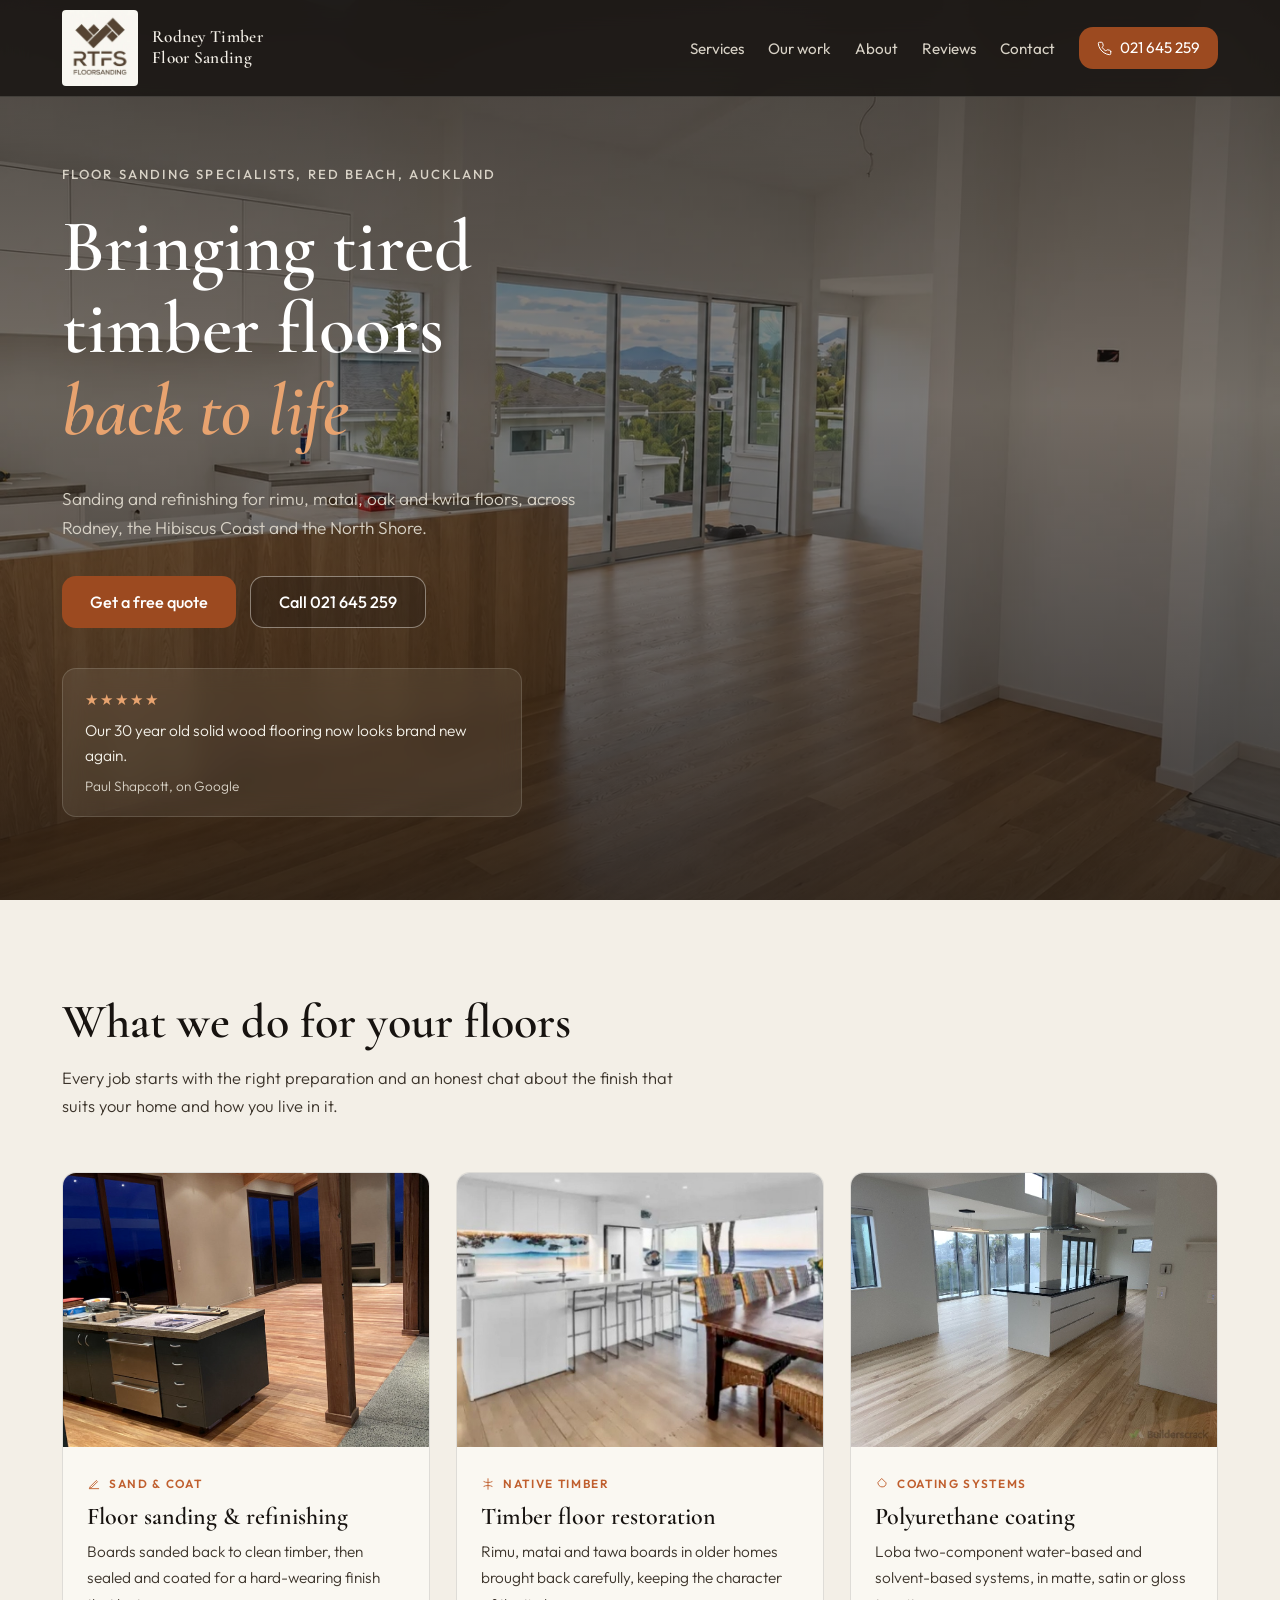
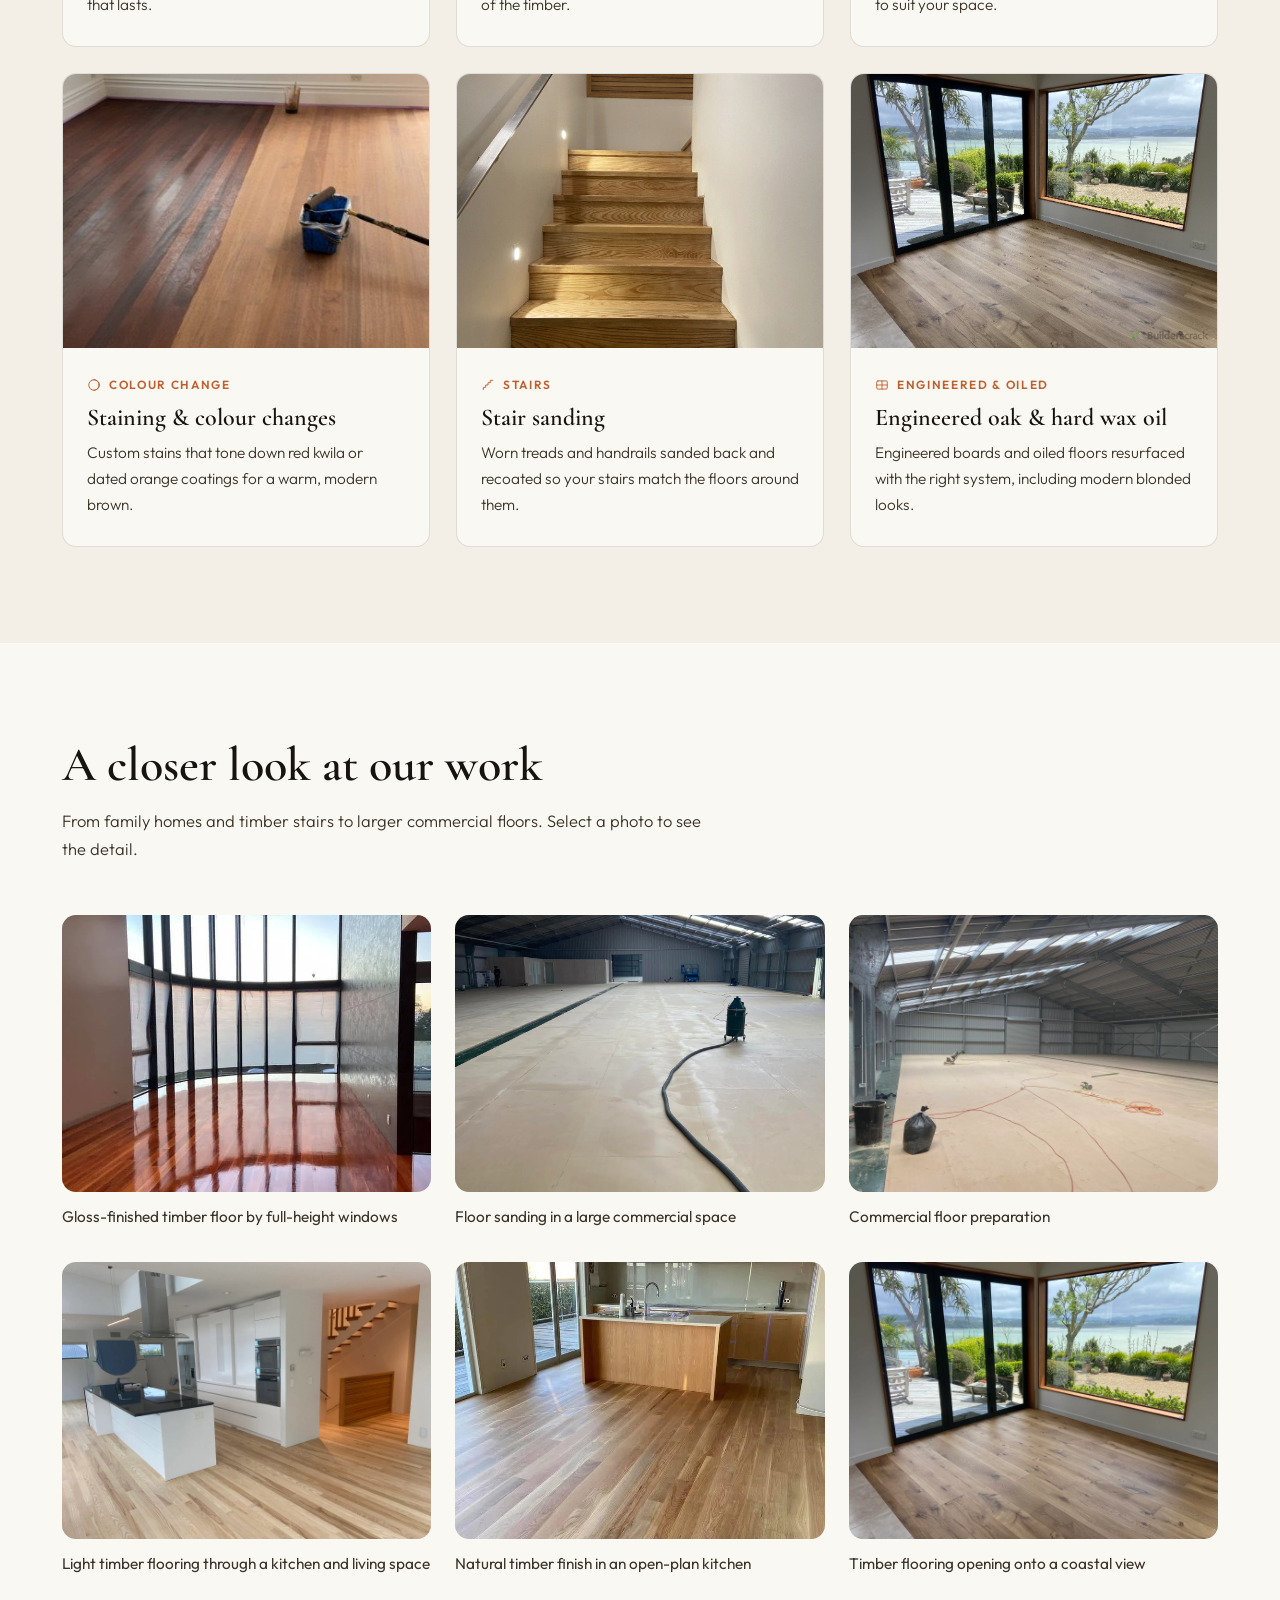
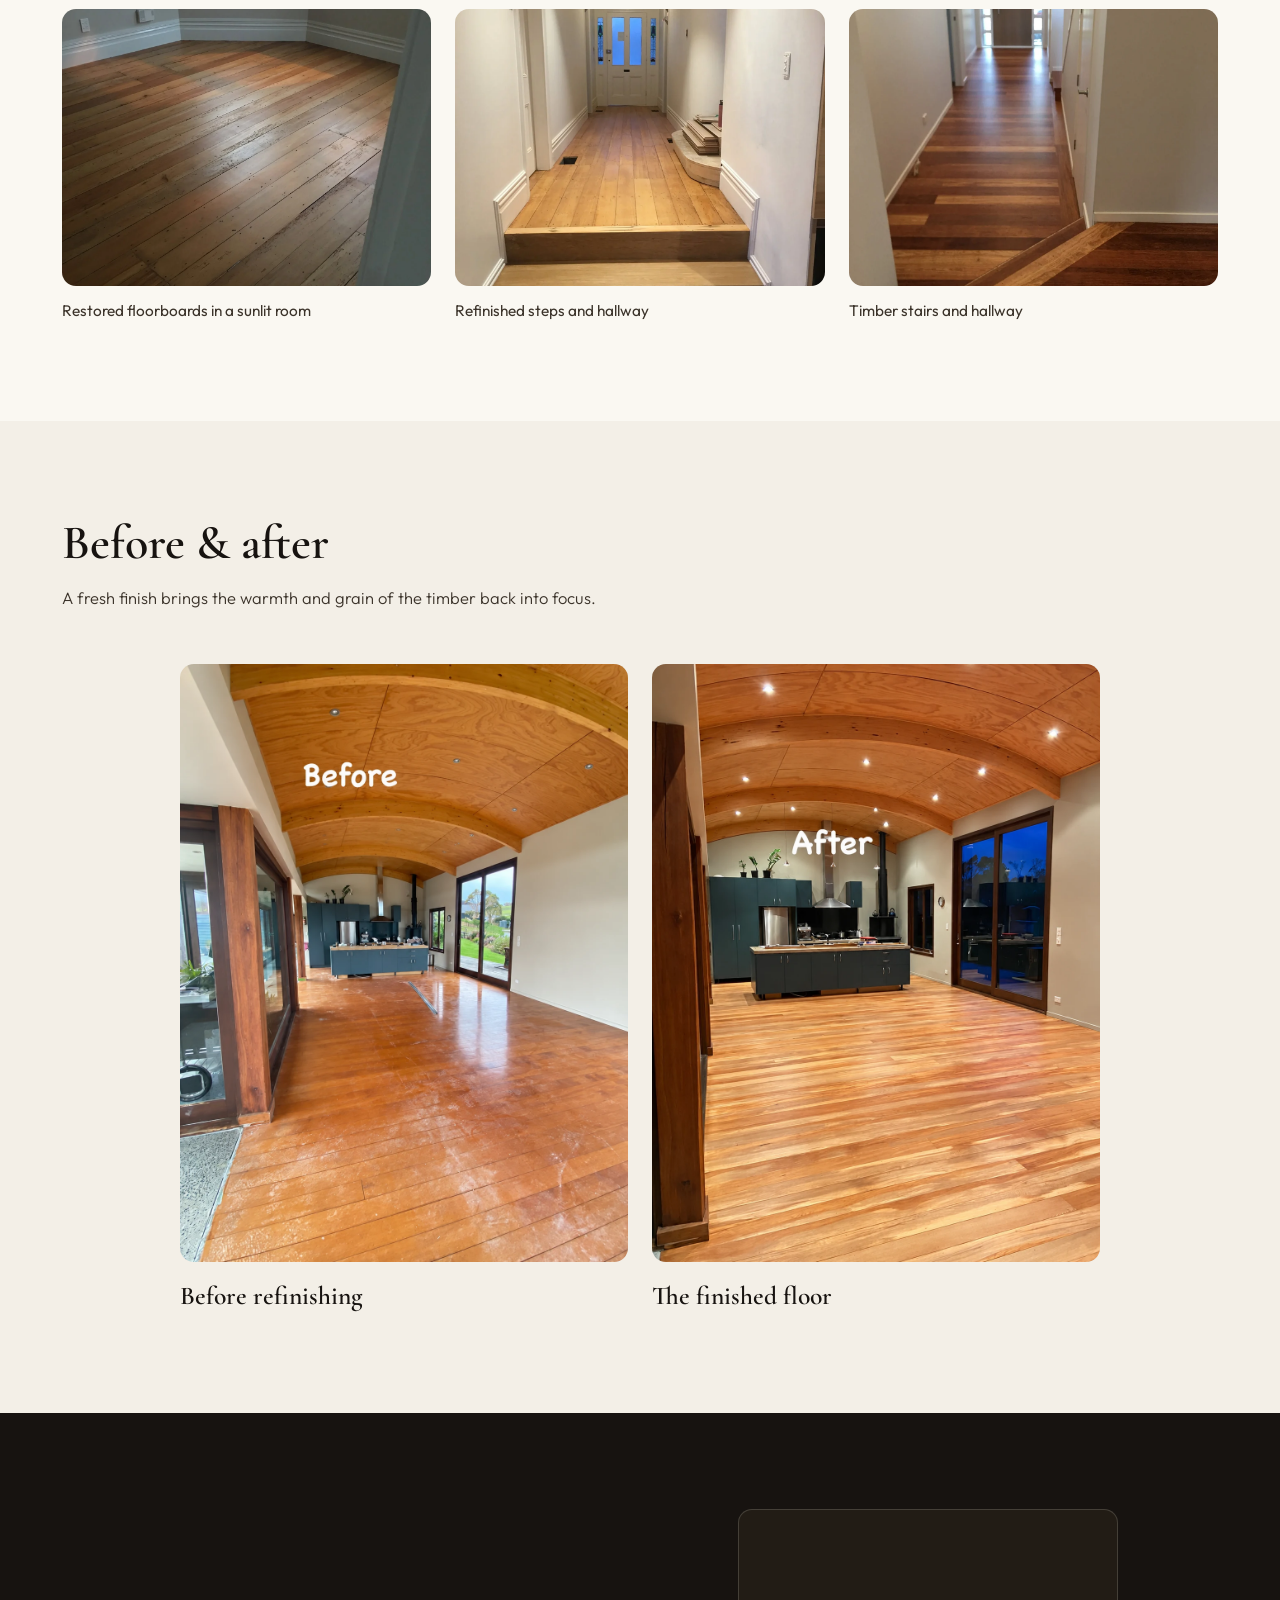
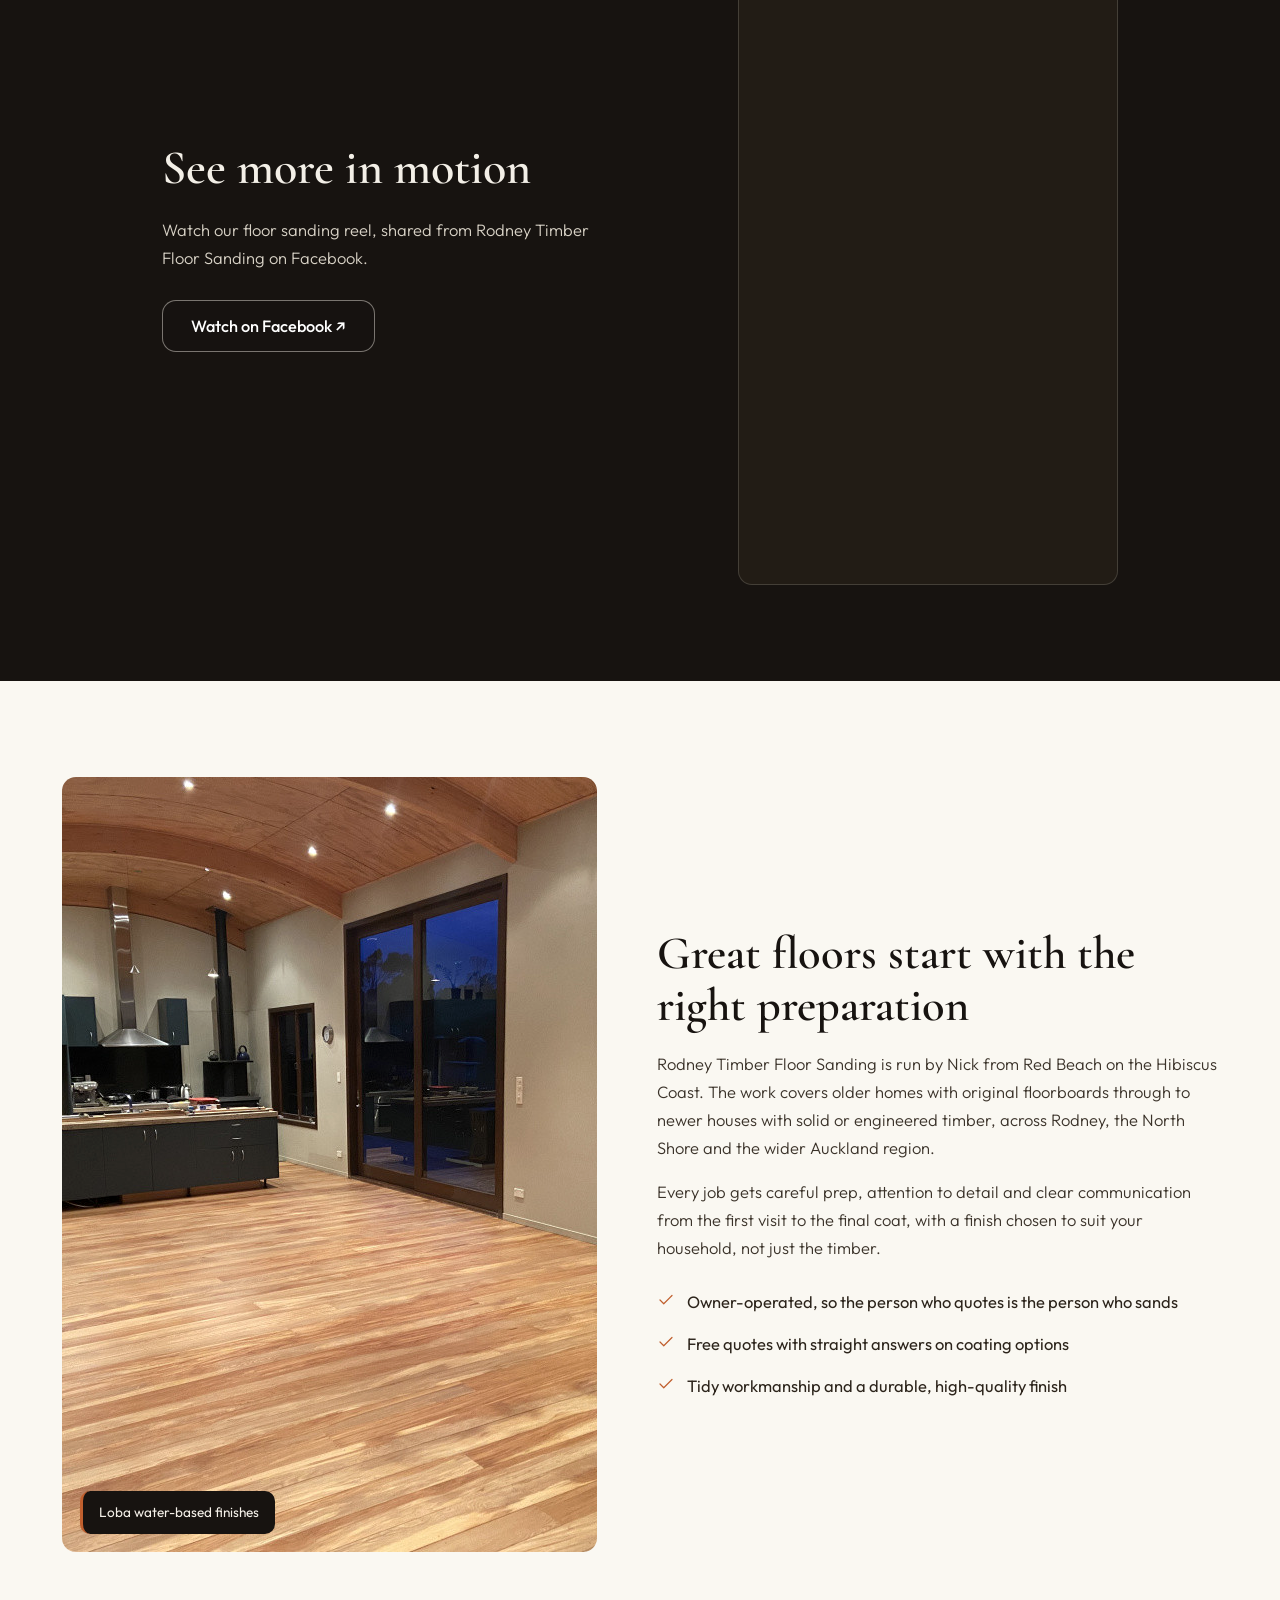
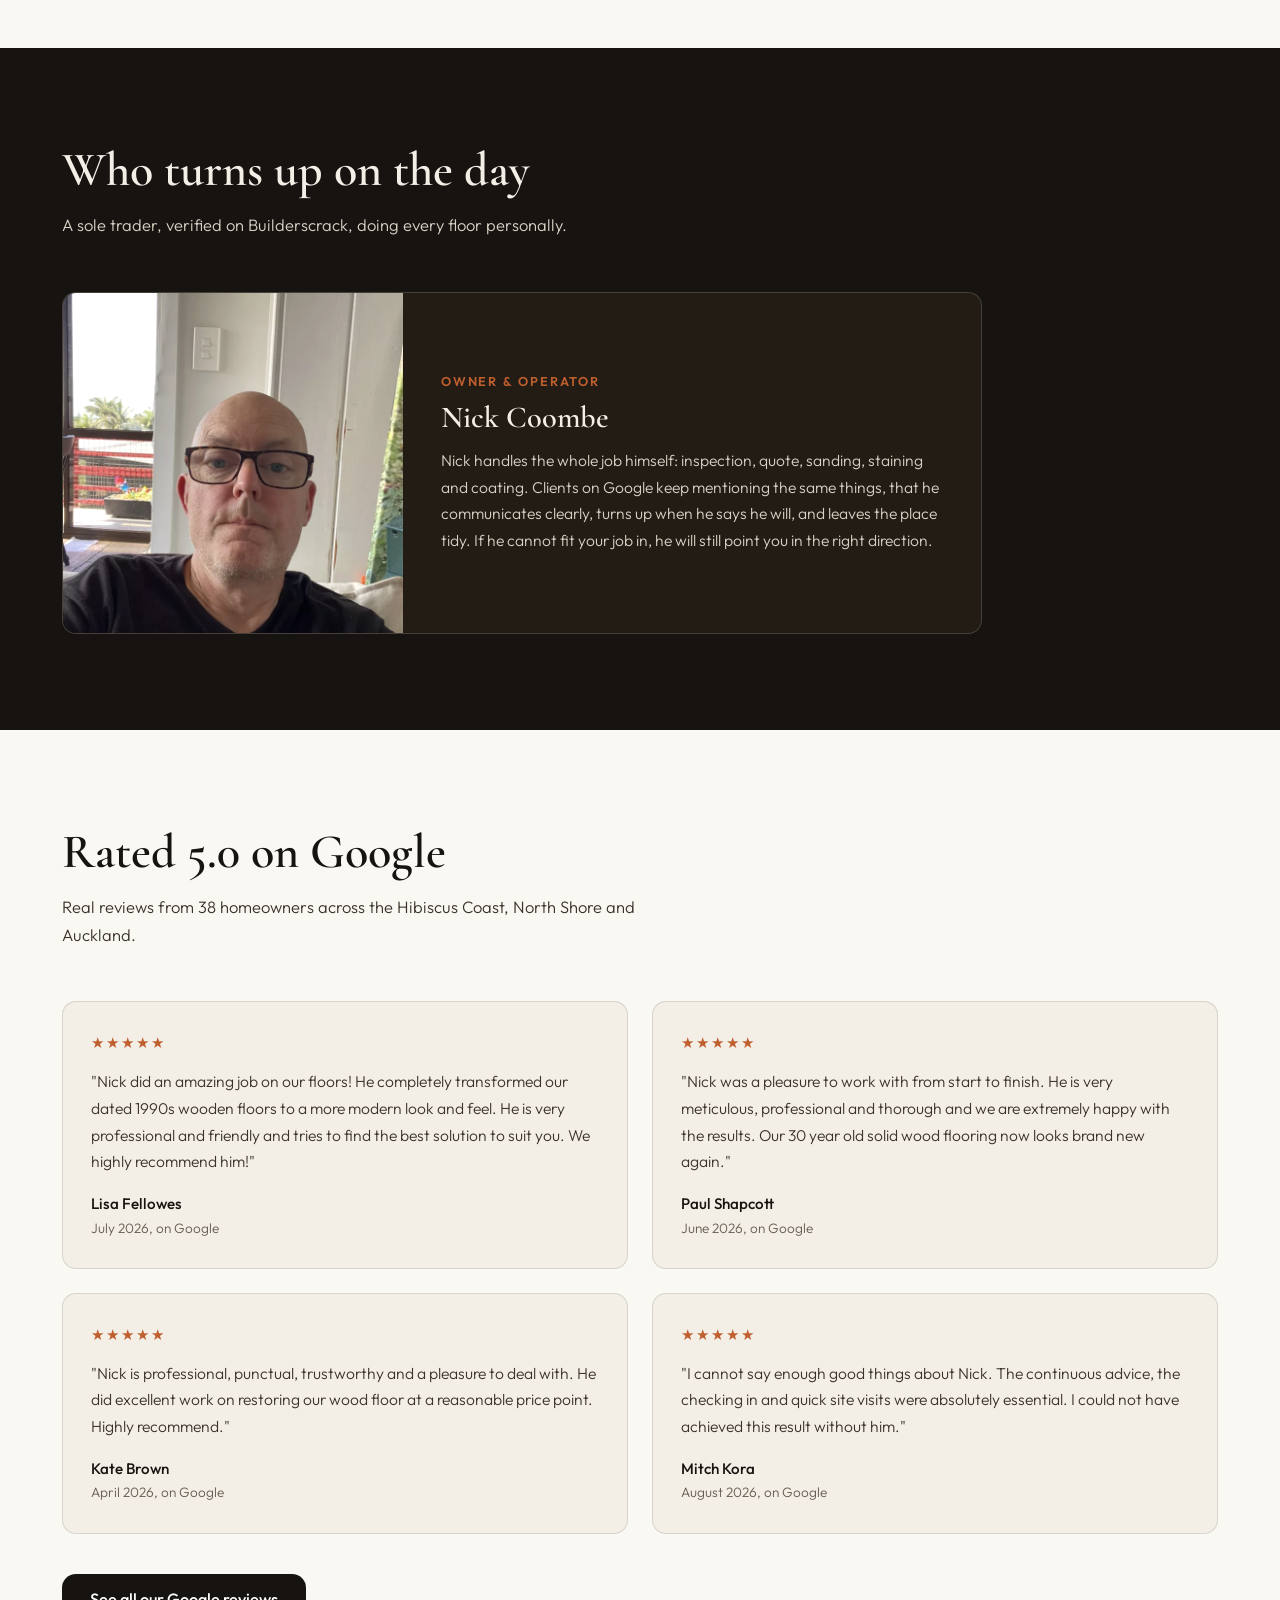
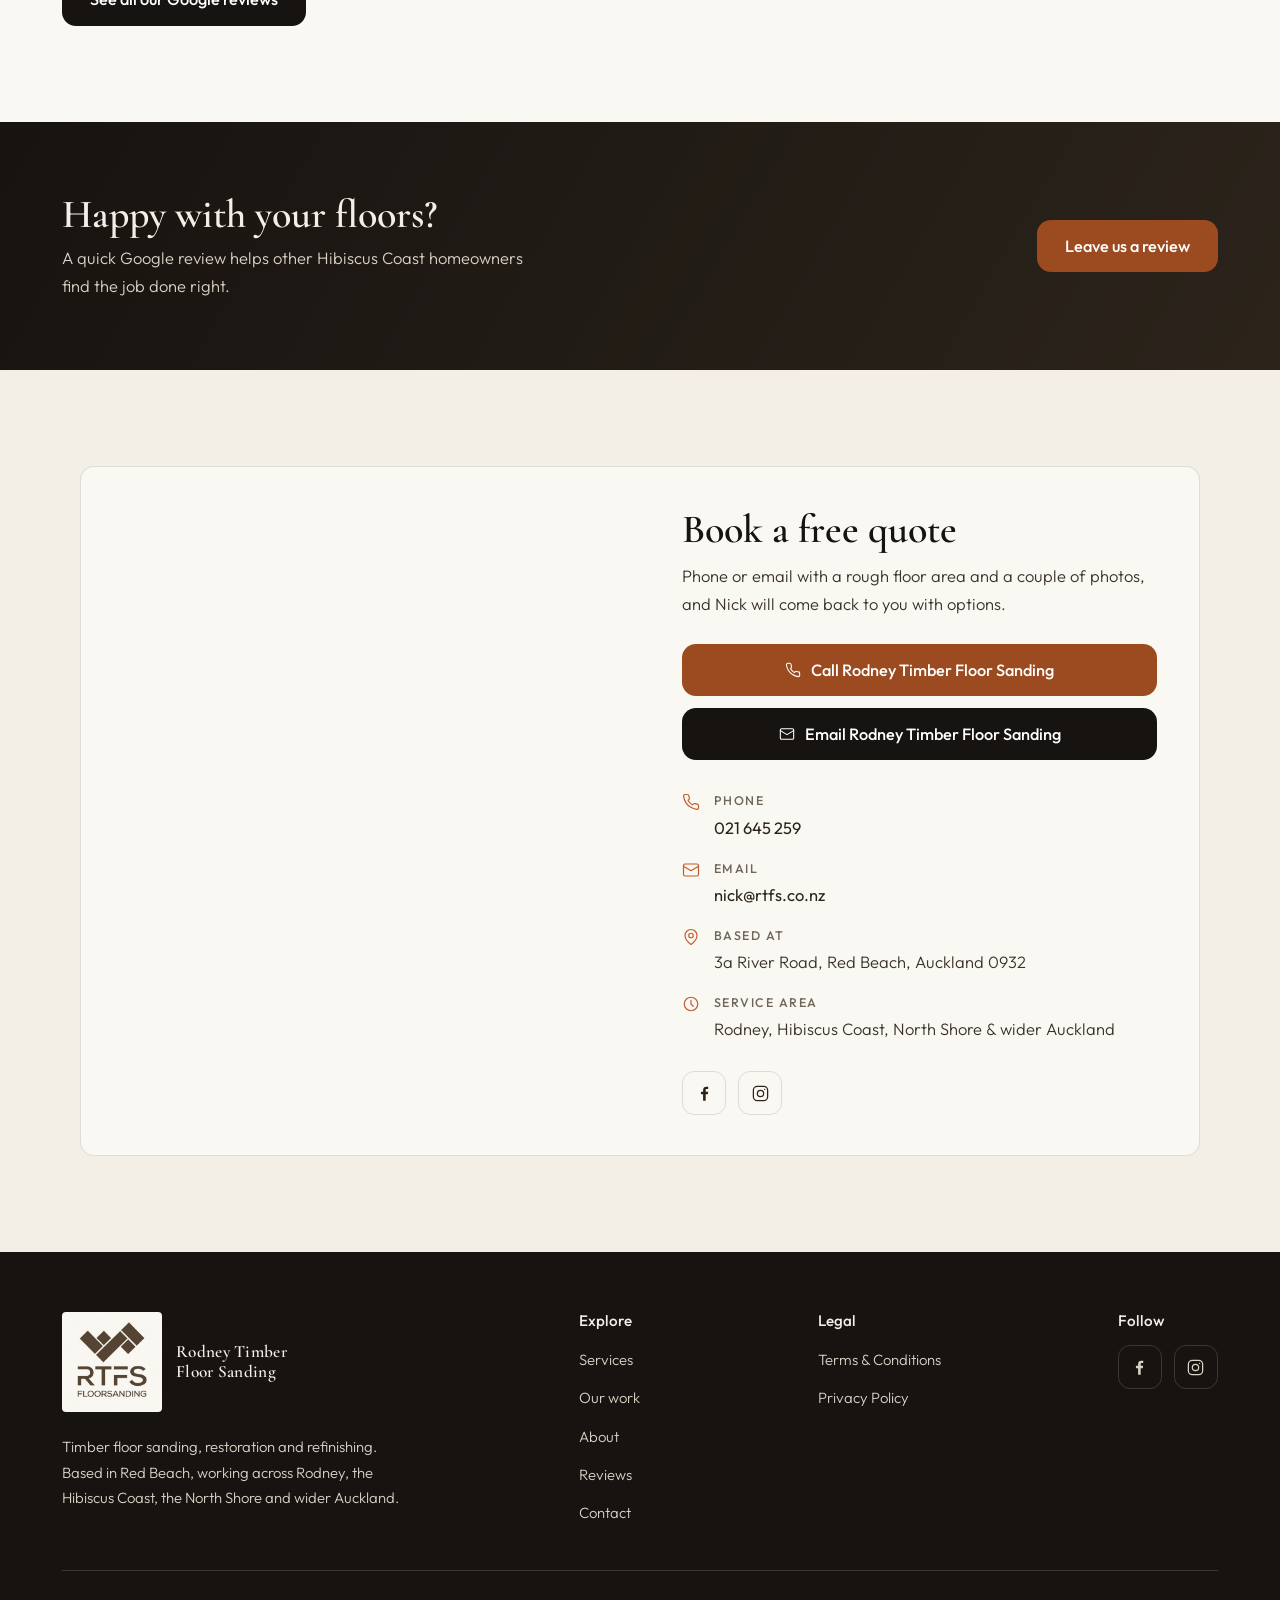
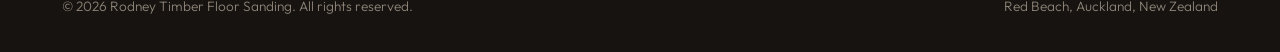
==== index.html @ 0fbe9a1d "Add supplied RTFS branding, project gallery, before and after, and Facebook reel" ====
<!DOCTYPE html>
<html lang="en-NZ">
<head>
<meta charset="UTF-8">
<meta name="viewport" content="width=device-width, initial-scale=1">
<title>Rodney Timber Floor Sanding | Floor Sanding &amp; Refinishing, Red Beach, Auckland</title>
<meta name="description" content="Owner-operated timber floor sanding, restoration and refinishing across Rodney, the Hibiscus Coast and Auckland's North Shore. Rimu, matai, oak and kwila. Free quotes.">
<meta property="og:title" content="Rodney Timber Floor Sanding | Red Beach, Auckland">
<meta property="og:description" content="Timber floor sanding, restoration and refinishing across Rodney, the Hibiscus Coast and the North Shore. Free quotes.">
<meta property="og:type" content="website">
<meta property="og:image" content="https://rodney-timber-floor-sanding-demo.vercel.app/img/hero.webp">
<link rel="icon" type="image/png" href="img/favicon.png">
<link rel="preconnect" href="https://fonts.googleapis.com">
<link rel="preconnect" href="https://fonts.gstatic.com" crossorigin>
<link href="https://fonts.googleapis.com/css2?family=Cormorant+Garamond:ital,wght@0,500;0,600;0,700;1,600&family=Outfit:wght@300;400;500;600&display=swap" rel="stylesheet">
<style>
:root{
  --ink:#171310;
  --ink-2:#221c15;
  --ink-3:#2c241b;
  --bone:#f3efe7;
  --paper:#faf8f2;
  --accent:#c05f2e;
  --accent-deep:#9c4a20;--accent-darker:#7f3a17;
  --line:rgba(23,19,16,.12);
  --line-light:rgba(243,239,231,.16);
  --txt:#3b332a;
  --txt-light:#d8d2c6;
  --radius:14px;
  --disp:'Cormorant Garamond',Georgia,serif;
  --body:'Outfit',sans-serif;
}
*{margin:0;padding:0;box-sizing:border-box}
html{scroll-behavior:smooth}
body{font-family:var(--body);font-weight:300;color:var(--txt);background:var(--paper);font-size:16.5px;line-height:1.7;overflow-x:hidden}
img{max-width:100%;image-orientation:from-image}
h1,h2,h3{font-family:var(--disp);font-weight:600;color:var(--ink);line-height:1.12}
::selection{background:var(--accent);color:#fff}
a{color:inherit}

/* intro overlay */
#intro{position:fixed;inset:0;z-index:200;background:var(--ink);display:flex;align-items:center;justify-content:center;transition:opacity .7s ease,visibility .7s}
#intro .intro-name{font-family:var(--disp);font-weight:600;color:var(--bone);font-size:clamp(1.5rem,4.5vw,2.6rem);letter-spacing:.02em;opacity:0;transform:translateY(14px);animation:introUp .9s cubic-bezier(.16,1,.3,1) .15s forwards}
#intro .intro-name em{font-style:italic;color:var(--accent);padding-bottom:.15em}
#intro.done{opacity:0;visibility:hidden}
@keyframes introUp{to{opacity:1;transform:none}}

/* nav */
header{position:fixed;top:0;left:0;right:0;z-index:100;background:rgba(23,19,16,.82);backdrop-filter:blur(14px);-webkit-backdrop-filter:blur(14px);border-bottom:1px solid var(--line-light)}
.nav{max-width:1200px;margin:0 auto;padding:0 22px;height:68px;display:flex;align-items:center;justify-content:space-between;gap:16px}
.brand{font-family:var(--disp);font-weight:600;font-size:1.22rem;color:var(--bone);text-decoration:none;letter-spacing:.015em;line-height:1.2}
.brand span{color:var(--accent)}
.nav-links{display:flex;align-items:center;gap:30px;list-style:none}
.nav-links a{color:var(--txt-light);text-decoration:none;font-size:.95rem;font-weight:400;transition:color .25s}
.nav-links a:hover{color:#fff}
.call-pill{display:inline-flex;align-items:center;gap:8px;height:42px;padding:0 18px;background:var(--accent-deep);color:#fff !important;border-radius:var(--radius);font-weight:500;line-height:1;text-decoration:none;transition:background .25s,transform .25s}
.call-pill:hover{background:var(--accent-darker);transform:translateY(-1px)}
.call-pill svg{flex:none}
#navToggle{display:none;background:none;border:1px solid var(--line-light);border-radius:10px;width:44px;height:44px;color:var(--bone);cursor:pointer;align-items:center;justify-content:center}
@media(max-width:900px){
  .nav-links{display:none;position:absolute;top:68px;left:0;right:0;background:rgba(23,19,16,.97);backdrop-filter:blur(14px);flex-direction:column;align-items:flex-start;padding:18px 22px 24px;gap:4px;border-bottom:1px solid var(--line-light)}
  .nav-links.open{display:flex}
  .nav-links li{width:100%}
  .nav-links a:not(.call-pill){display:block;padding:13px 4px;width:100%;font-size:1.05rem}
  .nav-links .call-pill{margin-top:10px;justify-content:center;width:100%}
  #navToggle{display:inline-flex}
}

/* hero */
.hero{position:relative;min-height:100dvh;background:var(--ink);display:flex;align-items:center;overflow:hidden}
.hero-slides{position:absolute;inset:0}
.hero-slides .slide{position:absolute;inset:0;background-size:cover;background-position:center;opacity:0;transition:opacity 1.6s ease}
.hero-slides .slide.on{opacity:1}
.hero-shade{position:absolute;inset:0;background:linear-gradient(180deg,rgba(23,19,16,.72) 0%,rgba(23,19,16,.48) 45%,rgba(23,19,16,.82) 100%)}
.hero-inner{position:relative;z-index:2;max-width:1200px;margin:0 auto;padding:140px 22px 64px;width:100%}
.hero-eyebrow{display:inline-block;color:var(--txt-light);font-size:.82rem;letter-spacing:.16em;text-transform:uppercase;font-weight:500;margin-bottom:20px}
.hero h1{color:#fff;font-size:clamp(2.7rem,6.2vw,4.6rem);max-width:15ch;margin-bottom:22px}
.hero h1 em{font-style:italic;color:#e8a36f;padding-bottom:.12em;display:inline-block}
.hero-sub{color:var(--txt-light);max-width:52ch;font-size:1.08rem;margin-bottom:34px}
.hero-ctas{display:flex;flex-wrap:wrap;gap:14px;margin-bottom:40px}
.btn{display:inline-flex;align-items:center;justify-content:center;gap:10px;min-height:52px;padding:0 28px;border-radius:var(--radius);font-family:var(--body);font-size:1.02rem;font-weight:500;text-decoration:none;line-height:1;transition:transform .25s,background .25s,border-color .25s;cursor:pointer}
.btn:active{transform:scale(.98)}
.btn-solid{background:var(--accent-deep);color:#fff}
.btn-solid:hover{background:var(--accent-darker);transform:translateY(-2px)}
.btn-ghost{border:1px solid rgba(243,239,231,.45);color:#fff;background:rgba(23,19,16,.25)}
.btn-ghost:hover{border-color:#fff;transform:translateY(-2px)}
.hero-quote{max-width:460px;background:rgba(243,239,231,.08);border:1px solid var(--line-light);border-radius:var(--radius);backdrop-filter:blur(12px);-webkit-backdrop-filter:blur(12px);padding:18px 22px}
.hq-stars{color:#e8a36f;letter-spacing:2px;font-size:.92rem;margin-bottom:6px}
.hq-quote{color:#f5f2ea;font-size:.97rem;line-height:1.55;min-height:3.1em;transition:opacity .5s}
.hq-name{color:var(--txt-light);font-size:.85rem;margin-top:8px}
.hq-fade{opacity:0}

/* sections */
section{padding:96px 0}
.wrap{max-width:1200px;margin:0 auto;padding:0 22px}
.sec-head{max-width:640px;margin-bottom:52px}
.sec-head h2{font-size:clamp(2.1rem,4vw,3rem);margin-bottom:14px}
.sec-head p{color:var(--txt)}
.reveal{opacity:0;transform:translateY(26px);transition:opacity .8s cubic-bezier(.16,1,.3,1),transform .8s cubic-bezier(.16,1,.3,1)}
.reveal.in{opacity:1;transform:none}

/* services */
#services{background:var(--bone)}
.svc-grid{display:grid;grid-template-columns:repeat(3,1fr);gap:26px}
.svc-card{background:var(--paper);border:1px solid var(--line);border-radius:var(--radius);overflow:hidden;display:flex;flex-direction:column;transition:transform .35s cubic-bezier(.16,1,.3,1),box-shadow .35s}
.svc-card:hover{transform:translateY(-6px);box-shadow:0 18px 40px -18px rgba(44,32,20,.35)}
.svc-card .ph{aspect-ratio:4/3;overflow:hidden}
.svc-card .ph img{width:100%;height:100%;object-fit:cover;display:block;filter:saturate(.92) contrast(1.04);transition:transform .6s cubic-bezier(.16,1,.3,1)}
.svc-card:hover .ph img{transform:scale(1.05)}
.svc-body{padding:24px 24px 28px}
.svc-label{display:inline-flex;align-items:center;gap:8px;color:var(--accent);font-size:.74rem;font-weight:600;letter-spacing:.14em;text-transform:uppercase;margin-bottom:10px}
.svc-body h3{font-size:1.5rem;margin-bottom:8px}
.svc-body p{font-size:.96rem}
@media(max-width:980px){.svc-grid{grid-template-columns:repeat(2,1fr)}}
@media(max-width:640px){.svc-grid{grid-template-columns:1fr}}

/* about */
.about-grid{display:grid;grid-template-columns:1fr 1.05fr;gap:60px;align-items:center}
.about-photo{position:relative}
.about-photo img{width:100%;aspect-ratio:4/3;object-fit:cover;border-radius:var(--radius);display:block;filter:saturate(.92) contrast(1.04)}
.about-tag{position:absolute;left:18px;bottom:18px;background:var(--ink);color:var(--bone);font-size:.85rem;font-weight:400;padding:10px 16px;border-radius:10px;border-left:3px solid var(--accent)}
.about-copy h2{font-size:clamp(2.1rem,4vw,2.9rem);margin-bottom:18px}
.about-copy p{margin-bottom:16px}
.about-list{list-style:none;margin-top:26px;display:grid;gap:14px}
.about-list li{display:flex;gap:12px;align-items:flex-start;font-weight:400;color:var(--ink-3)}
.about-list svg{flex:none;color:var(--accent);margin-top:3px}
@media(max-width:900px){.about-grid{grid-template-columns:1fr;gap:36px}}

/* crew */
#crew{background:var(--ink);}
#crew .sec-head h2,#crew h3{color:var(--bone)}
#crew .sec-head p{color:var(--txt-light)}
.crew-card{display:grid;grid-template-columns:340px 1fr;gap:0;background:var(--ink-2);border:1px solid var(--line-light);border-radius:var(--radius);overflow:hidden;max-width:920px}
.crew-card .cp{min-height:340px}
.crew-card .cp img{width:100%;height:100%;object-fit:cover;display:block;filter:saturate(.92) contrast(1.04)}
.crew-body{padding:36px 38px;display:flex;flex-direction:column;justify-content:center}
.crew-role{color:var(--accent);font-size:.8rem;letter-spacing:.14em;text-transform:uppercase;font-weight:600;margin-bottom:8px}
.crew-body h3{font-size:1.9rem;margin-bottom:12px}
.crew-body p{color:var(--txt-light);font-size:.98rem}
@media(max-width:760px){.crew-card{grid-template-columns:1fr}.crew-card .cp{max-height:360px}}

/* reviews */
.rev-grid{display:grid;grid-template-columns:repeat(2,1fr);gap:24px;margin-bottom:40px}
.rev-card{background:var(--bone);border:1px solid var(--line);border-radius:var(--radius);padding:28px}
.rev-stars{color:var(--accent);letter-spacing:2px;margin-bottom:12px;font-size:.95rem}
.rev-text{font-size:.98rem;margin-bottom:16px}
.rev-name{font-weight:500;color:var(--ink);font-size:.95rem}
.rev-date{font-size:.85rem;color:#665c50}
.rev-more{text-align:left}
.btn-dark{background:var(--ink);color:#fff}
.btn-dark:hover{background:var(--ink-3);transform:translateY(-2px)}
@media(max-width:760px){.rev-grid{grid-template-columns:1fr}}

/* review banner */
.banner{background:linear-gradient(120deg,var(--ink) 0%,var(--ink-3) 100%);padding:70px 0}
.banner-inner{display:flex;align-items:center;justify-content:space-between;gap:30px;flex-wrap:wrap}
.banner h2{color:var(--bone);font-size:clamp(1.8rem,3.4vw,2.5rem);max-width:20ch}
.banner p{color:var(--txt-light);margin-top:8px;max-width:44ch}

/* contact */
#contact{background:var(--bone)}
.contact-card{display:grid;grid-template-columns:1fr 1fr;background:var(--paper);border:1px solid var(--line);border-radius:var(--radius);overflow:hidden;max-width:1120px;margin:0 auto}
.contact-map{min-height:460px}
.contact-map iframe{width:100%;height:100%;border:0;display:block}
.contact-body{padding:40px 42px}
.contact-body h2{font-size:clamp(1.9rem,3.2vw,2.5rem);margin-bottom:10px}
.contact-body>p{margin-bottom:26px}
.contact-btns{display:grid;gap:12px;margin-bottom:30px}
.contact-btns .btn{width:100%}
.c-rows{display:grid;gap:16px;margin-bottom:28px}
.c-row{display:flex;gap:14px;align-items:flex-start}
.c-row svg{flex:none;color:var(--accent);margin-top:3px}
.c-row a{text-decoration:none;color:var(--ink-3);font-weight:400}
.c-row a:hover{color:var(--accent)}
.c-row .lab{display:block;font-size:.78rem;text-transform:uppercase;letter-spacing:.12em;color:#6f6558;font-weight:500;margin-bottom:2px}
.socials{display:flex;gap:12px}
.socials a{display:inline-flex;align-items:center;justify-content:center;width:44px;height:44px;border:1px solid var(--line);border-radius:12px;color:var(--ink-3);transition:all .25s}
.socials a:hover{background:var(--ink);color:var(--bone);border-color:var(--ink)}
@media(max-width:880px){.contact-card{grid-template-columns:1fr}.contact-map{min-height:320px;order:2}.contact-body{order:1;padding:32px 24px}}

/* footer */
footer{background:var(--ink);color:var(--txt-light);padding:60px 0 34px}
.f-grid{display:flex;justify-content:space-between;gap:40px;flex-wrap:wrap;margin-bottom:44px}
.f-brand{max-width:340px}
.f-brand .brand{font-size:1.3rem}
.f-brand p{font-size:.93rem;margin-top:14px}
.f-col .f-h{color:var(--bone);font-family:var(--body);font-weight:500;font-size:.95rem;margin-bottom:16px}
.f-col ul{list-style:none;display:grid;gap:10px}
.f-col a{color:var(--txt-light);text-decoration:none;font-size:.93rem;transition:color .25s}
.f-col a:hover{color:#fff}
footer .socials a{border-color:var(--line-light);color:var(--txt-light)}
footer .socials a:hover{background:var(--accent);border-color:var(--accent);color:#fff}
.f-bottom{border-top:1px solid var(--line-light);padding-top:24px;display:flex;justify-content:space-between;gap:14px;flex-wrap:wrap;font-size:.85rem;color:#8d8477}

@media (prefers-reduced-motion: reduce){
  *,*::before,*::after{animation-duration:.01ms !important;animation-iteration-count:1 !important;transition-duration:.01ms !important;scroll-behavior:auto}
  .reveal{opacity:1;transform:none}
}

/* Supplied brand and project photography */
html{scroll-padding-top:110px}
.brand{display:inline-flex;align-items:center;gap:14px}
.brand-logo{display:block;width:76px;height:76px;object-fit:contain;border-radius:4px;flex:none}
.brand .brand-name{color:var(--bone);font-size:1.08rem;line-height:1.2}
.nav{height:96px}.nav-links{gap:24px}
.f-brand .brand-logo{width:100px;height:100px}
.project-grid{display:grid;grid-template-columns:repeat(3,minmax(0,1fr));gap:32px 24px}
.project-card a{display:block;overflow:hidden;border-radius:var(--radius);background:var(--bone)}
.project-card img{display:block;width:100%;height:auto;aspect-ratio:4/3;object-fit:cover;transition:transform .3s}
.project-card a:hover img{transform:scale(1.035)}
.project-card figcaption{margin-top:12px;font-size:.96rem;font-weight:400}
.project-card a:focus-visible,.viewer-bar button:focus-visible{outline:3px solid var(--accent);outline-offset:4px}
#transformation{background:var(--bone)}
.comparison{display:grid;grid-template-columns:1fr 1fr;gap:24px;max-width:920px;margin:0 auto}
.comparison img{display:block;width:100%;height:auto;border-radius:var(--radius)}
.comparison figcaption{font-family:var(--disp);font-size:1.6rem;font-weight:600;margin-top:12px;color:var(--ink)}
#film{background:var(--ink)}
.film-layout{display:grid;grid-template-columns:1fr minmax(0,380px);gap:80px;align-items:center;max-width:1000px}
#film h2{color:var(--bone);font-size:clamp(2.1rem,4vw,3rem);margin-bottom:20px}
#film p{color:var(--txt-light);margin-bottom:28px;max-width:42ch}
.reel-frame{width:100%;aspect-ratio:9/16;background:var(--ink-2);border:1px solid var(--line-light);border-radius:var(--radius);overflow:hidden}
.reel-frame iframe{width:100%;height:100%;border:0;display:block}
#projectViewer{position:fixed;inset:0;margin:auto;width:min(1100px,94vw);max-width:94vw;max-height:92dvh;padding:18px;background:var(--ink);color:var(--bone);border:1px solid var(--line-light);border-radius:14px}
#projectViewer::backdrop{background:rgba(0,0,0,.85)}
.viewer-bar{display:flex;justify-content:space-between;align-items:center;gap:12px;margin-bottom:12px}
.viewer-bar button{min-width:44px;min-height:44px;padding:8px 16px;border:1px solid var(--line-light);border-radius:8px;background:var(--ink-3);color:var(--bone);font:inherit;cursor:pointer}
#viewerImage{display:block;width:100%;height:70dvh;object-fit:contain}
#viewerCaption{padding-top:12px;text-align:center}
@media(max-width:1000px){.brand .brand-name{display:none}}
@media(max-width:900px){.nav-links{top:96px}.film-layout{gap:36px;grid-template-columns:1fr 340px}}
@media(max-width:700px){.project-grid{grid-template-columns:repeat(2,minmax(0,1fr));gap:24px 16px}.film-layout{grid-template-columns:1fr}.reel-frame{max-width:380px;margin:auto}.comparison{gap:14px}.brand .brand-name{display:block}.hero-inner{padding-top:136px}.comparison figcaption{font-size:1.25rem}}
@media(max-width:440px){.project-grid{grid-template-columns:1fr}.brand .brand-name{font-size:1rem}}

</style>
</head>
<body>

<div id="intro" aria-hidden="true"><div class="intro-name">Rodney <em>Timber</em> Floor Sanding</div></div>

<header>
  <nav class="nav" aria-label="Main">
    <a class="brand" href="#top"><img class="brand-logo" src="img/rtfs-logo.webp" alt="RTFS Floor Sanding" width="76" height="76"><span class="brand-name">Rodney Timber<br>Floor Sanding</span></a>
    <button id="navToggle" aria-label="Open menu" aria-expanded="false">
      <svg width="20" height="20" viewBox="0 0 24 24" fill="none" stroke="currentColor" stroke-width="1.6" stroke-linecap="round"><path d="M4 7h16M4 12h16M4 17h16"/></svg>
    </button>
    <ul class="nav-links" id="navLinks">
      <li><a href="#services">Services</a></li>
      <li><a href="#projects">Our work</a></li>
      <li><a href="#about">About</a></li>
      <li><a href="#reviews">Reviews</a></li>
      <li><a href="#contact">Contact</a></li>
      <li><a class="call-pill" href="tel:+6421645259">
        <svg width="15" height="15" viewBox="0 0 24 24" fill="none" stroke="currentColor" stroke-width="1.6" stroke-linecap="round" stroke-linejoin="round"><path d="M22 16.9v3a2 2 0 0 1-2.2 2 19.8 19.8 0 0 1-8.6-3.1 19.5 19.5 0 0 1-6-6A19.8 19.8 0 0 1 2.1 4.2 2 2 0 0 1 4.1 2h3a2 2 0 0 1 2 1.7c.13.96.36 1.9.7 2.8a2 2 0 0 1-.45 2.1L8.1 9.9a16 16 0 0 0 6 6l1.3-1.3a2 2 0 0 1 2.1-.45c.9.34 1.84.57 2.8.7A2 2 0 0 1 22 16.9z"/></svg>
        021 645 259</a></li>
    </ul>
  </nav>
</header>

<main id="top">

<section class="hero" style="padding:0">
  <div class="hero-slides" aria-hidden="true">
    <div class="slide on" style="background-image:url('img/hero.webp')"></div>
    <div class="slide" data-src="img/project-04.webp"></div>
    <div class="slide" data-src="img/project-06.webp"></div>
  </div>
  <div class="hero-shade"></div>
  <div class="hero-inner">
    <span class="hero-eyebrow">Floor Sanding Specialists, Red Beach, Auckland</span>
    <h1>Bringing tired timber floors <em>back to life</em></h1>
    <p class="hero-sub">Sanding and refinishing for rimu, matai, oak and kwila floors, across Rodney, the Hibiscus Coast and the North Shore.</p>
    <div class="hero-ctas">
      <a class="btn btn-solid" href="#contact">Get a free quote</a>
      <a class="btn btn-ghost" href="tel:+6421645259">Call 021 645 259</a>
    </div>
    <div class="hero-quote" role="group" aria-label="Google reviews">
      <div class="hq-stars" aria-label="Five stars">&#9733;&#9733;&#9733;&#9733;&#9733;</div>
      <p class="hq-quote" id="hqQuote">Our 30 year old solid wood flooring now looks brand new again.</p>
      <p class="hq-name" id="hqName">Paul Shapcott, on Google</p>
    </div>
  </div>
</section>

<section id="services">
  <div class="wrap">
    <div class="sec-head reveal">
      <h2>What we do for your floors</h2>
      <p>Every job starts with the right preparation and an honest chat about the finish that suits your home and how you live in it.</p>
    </div>
    <div class="svc-grid">
      <article class="svc-card reveal">
        <div class="ph"><img src="img/card-sanding.jpg" alt="First coat of polyurethane going onto freshly sanded floorboards" loading="lazy" width="675" height="900"></div>
        <div class="svc-body">
          <span class="svc-label"><svg width="14" height="14" viewBox="0 0 24 24" fill="none" stroke="currentColor" stroke-width="1.6" stroke-linecap="round"><path d="M4 20h16M6 16l10-10 2 2L8 18l-3 1z"/></svg>Sand &amp; Coat</span>
          <h3>Floor sanding &amp; refinishing</h3>
          <p>Boards sanded back to clean timber, then sealed and coated for a hard-wearing finish that lasts.</p>
        </div>
      </article>
      <article class="svc-card reveal">
        <div class="ph"><img src="img/card-tawa.jpg" alt="Native tawa floorboards refinished with a matte water-based polyurethane" loading="lazy" width="1316" height="608"></div>
        <div class="svc-body">
          <span class="svc-label"><svg width="14" height="14" viewBox="0 0 24 24" fill="none" stroke="currentColor" stroke-width="1.6" stroke-linecap="round" stroke-linejoin="round"><path d="M12 3v18M5 8c3 2 11 2 14 0M5 16c3-2 11-2 14 0"/></svg>Native Timber</span>
          <h3>Timber floor restoration</h3>
          <p>Rimu, matai and tawa boards in older homes brought back carefully, keeping the character of the timber.</p>
        </div>
      </article>
      <article class="svc-card reveal">
        <div class="ph"><img src="img/card-poly.jpg" alt="Solid oak floorboards coated with Loba Invisible water-based polyurethane" loading="lazy" width="1033" height="775"></div>
        <div class="svc-body">
          <span class="svc-label"><svg width="14" height="14" viewBox="0 0 24 24" fill="none" stroke="currentColor" stroke-width="1.6" stroke-linecap="round" stroke-linejoin="round"><path d="M12 3l7 7a7 7 0 1 1-14 0z"/></svg>Coating Systems</span>
          <h3>Polyurethane coating</h3>
          <p>Loba two-component water-based and solvent-based systems, in matte, satin or gloss to suit your space.</p>
        </div>
      </article>
      <article class="svc-card reveal">
        <div class="ph"><img src="img/card-kwila.jpg" alt="Solid kwila timber floor being stained to an elegant brown" loading="lazy" width="416" height="900"></div>
        <div class="svc-body">
          <span class="svc-label"><svg width="14" height="14" viewBox="0 0 24 24" fill="none" stroke="currentColor" stroke-width="1.6" stroke-linecap="round" stroke-linejoin="round"><circle cx="12" cy="12" r="9"/><path d="M12 3a9 9 0 0 1 0 18"/></svg>Colour Change</span>
          <h3>Staining &amp; colour changes</h3>
          <p>Custom stains that tone down red kwila or dated orange coatings for a warm, modern brown.</p>
        </div>
      </article>
      <article class="svc-card reveal">
        <div class="ph"><img src="img/card-stairs.jpg" alt="Oak stairs sanded and refinished with a natural matte polyurethane" loading="lazy" width="675" height="900"></div>
        <div class="svc-body">
          <span class="svc-label"><svg width="14" height="14" viewBox="0 0 24 24" fill="none" stroke="currentColor" stroke-width="1.6" stroke-linecap="round" stroke-linejoin="round"><path d="M4 20v-4h4v-4h4V8h4V4h4"/></svg>Stairs</span>
          <h3>Stair sanding</h3>
          <p>Worn treads and handrails sanded back and recoated so your stairs match the floors around them.</p>
        </div>
      </article>
      <article class="svc-card reveal">
        <div class="ph"><img src="img/card-engineered.jpg" alt="Twenty year old engineered oak floorboards resurfaced with hard wax oil" loading="lazy" width="1033" height="775"></div>
        <div class="svc-body">
          <span class="svc-label"><svg width="14" height="14" viewBox="0 0 24 24" fill="none" stroke="currentColor" stroke-width="1.6" stroke-linecap="round" stroke-linejoin="round"><rect x="3" y="5" width="18" height="14" rx="2"/><path d="M3 12h18M12 5v14"/></svg>Engineered &amp; Oiled</span>
          <h3>Engineered oak &amp; hard wax oil</h3>
          <p>Engineered boards and oiled floors resurfaced with the right system, including modern blonded looks.</p>
        </div>
      </article>
    </div>
  </div>
</section>

<section id="projects">
  <div class="wrap">
    <div class="sec-head"><h2>A closer look at our work</h2><p>From family homes and timber stairs to larger commercial floors. Select a photo to see the detail.</p></div>
    <div class="project-grid"><figure class="project-card"><a href="img/project-01.webp" data-project aria-label="Enlarge: Gloss-finished timber floor by full-height windows"><img src="img/project-01.webp" alt="Gloss-finished timber floor by full-height windows" loading="lazy" width="800" height="600"></a><figcaption>Gloss-finished timber floor by full-height windows</figcaption></figure>
<figure class="project-card"><a href="img/project-02.webp" data-project aria-label="Enlarge: Floor sanding in a large commercial space"><img src="img/project-02.webp" alt="Floor sanding in a large commercial space" loading="lazy" width="800" height="600"></a><figcaption>Floor sanding in a large commercial space</figcaption></figure>
<figure class="project-card"><a href="img/project-03.webp" data-project aria-label="Enlarge: Commercial floor preparation"><img src="img/project-03.webp" alt="Commercial floor preparation" loading="lazy" width="800" height="600"></a><figcaption>Commercial floor preparation</figcaption></figure>
<figure class="project-card"><a href="img/project-04.webp" data-project aria-label="Enlarge: Light timber flooring through a kitchen and living space"><img src="img/project-04.webp" alt="Light timber flooring through a kitchen and living space" loading="lazy" width="800" height="600"></a><figcaption>Light timber flooring through a kitchen and living space</figcaption></figure>
<figure class="project-card"><a href="img/project-05.webp" data-project aria-label="Enlarge: Natural timber finish in an open-plan kitchen"><img src="img/project-05.webp" alt="Natural timber finish in an open-plan kitchen" loading="lazy" width="800" height="600"></a><figcaption>Natural timber finish in an open-plan kitchen</figcaption></figure>
<figure class="project-card"><a href="img/project-06.webp" data-project aria-label="Enlarge: Timber flooring opening onto a coastal view"><img src="img/project-06.webp" alt="Timber flooring opening onto a coastal view" loading="lazy" width="800" height="600"></a><figcaption>Timber flooring opening onto a coastal view</figcaption></figure>
<figure class="project-card"><a href="img/project-07.webp" data-project aria-label="Enlarge: Restored floorboards in a sunlit room"><img src="img/project-07.webp" alt="Restored floorboards in a sunlit room" loading="lazy" width="800" height="600"></a><figcaption>Restored floorboards in a sunlit room</figcaption></figure>
<figure class="project-card"><a href="img/project-08.webp" data-project aria-label="Enlarge: Refinished steps and hallway"><img src="img/project-08.webp" alt="Refinished steps and hallway" loading="lazy" width="800" height="600"></a><figcaption>Refinished steps and hallway</figcaption></figure>
<figure class="project-card"><a href="img/project-09.webp" data-project aria-label="Enlarge: Timber stairs and hallway"><img src="img/project-09.webp" alt="Timber stairs and hallway" loading="lazy" width="800" height="600"></a><figcaption>Timber stairs and hallway</figcaption></figure></div>
  </div>
</section>
<section id="transformation">
  <div class="wrap">
    <div class="sec-head"><h2>Before &amp; after</h2><p>A fresh finish brings the warmth and grain of the timber back into focus.</p></div>
    <div class="comparison">
      <figure><img src="img/before.webp" alt="Timber living-room floor before refinishing" loading="lazy" width="1024" height="1536"><figcaption>Before refinishing</figcaption></figure>
      <figure><img src="img/after.webp" alt="The same living-room timber floor after refinishing" loading="lazy" width="1024" height="1536"><figcaption>The finished floor</figcaption></figure>
    </div>
  </div>
</section>
<section id="film">
  <div class="wrap film-layout">
    <div><h2>See more in motion</h2><p>Watch our floor sanding reel, shared from Rodney Timber Floor Sanding on Facebook.</p><a class="btn btn-ghost" href="https://www.facebook.com/reel/1853206312060649" target="_blank" rel="noopener noreferrer">Watch on Facebook ↗</a></div>
    <div class="reel-frame"><iframe title="Rodney Timber Floor Sanding Facebook reel" src="https://www.facebook.com/plugins/video.php?href=https%3A%2F%2Fwww.facebook.com%2Freel%2F1853206312060649&amp;show_text=false&amp;width=380" width="380" height="676" loading="lazy" allow="autoplay; clipboard-write; encrypted-media; picture-in-picture; web-share" allowfullscreen></iframe></div>
  </div>
</section>

<section id="about">
  <div class="wrap about-grid">
    <div class="about-photo reveal">
      <img src="img/about-coat.jpg" alt="First coat of finish drying on newly sanded timber floorboards in an Auckland home" loading="lazy" width="1033" height="775">
      <span class="about-tag">Loba water-based finishes</span>
    </div>
    <div class="about-copy reveal">
      <h2>Great floors start with the right preparation</h2>
      <p>Rodney Timber Floor Sanding is run by Nick from Red Beach on the Hibiscus Coast. The work covers older homes with original floorboards through to newer houses with solid or engineered timber, across Rodney, the North Shore and the wider Auckland region.</p>
      <p>Every job gets careful prep, attention to detail and clear communication from the first visit to the final coat, with a finish chosen to suit your household, not just the timber.</p>
      <ul class="about-list">
        <li><svg width="18" height="18" viewBox="0 0 24 24" fill="none" stroke="currentColor" stroke-width="1.6" stroke-linecap="round" stroke-linejoin="round"><path d="M20 6L9 17l-5-5"/></svg>Owner-operated, so the person who quotes is the person who sands</li>
        <li><svg width="18" height="18" viewBox="0 0 24 24" fill="none" stroke="currentColor" stroke-width="1.6" stroke-linecap="round" stroke-linejoin="round"><path d="M20 6L9 17l-5-5"/></svg>Free quotes with straight answers on coating options</li>
        <li><svg width="18" height="18" viewBox="0 0 24 24" fill="none" stroke="currentColor" stroke-width="1.6" stroke-linecap="round" stroke-linejoin="round"><path d="M20 6L9 17l-5-5"/></svg>Tidy workmanship and a durable, high-quality finish</li>
      </ul>
    </div>
  </div>
</section>

<section id="crew">
  <div class="wrap">
    <div class="sec-head reveal">
      <h2>Who turns up on the day</h2>
      <p>A sole trader, verified on Builderscrack, doing every floor personally.</p>
    </div>
    <div class="crew-card reveal">
      <div class="cp"><img src="img/nick.webp" alt="Nick Coombe, owner and operator of Rodney Timber Floor Sanding" loading="lazy" width="700" height="700"></div>
      <div class="crew-body">
        <span class="crew-role">Owner &amp; Operator</span>
        <h3>Nick Coombe</h3>
        <p>Nick handles the whole job himself: inspection, quote, sanding, staining and coating. Clients on Google keep mentioning the same things, that he communicates clearly, turns up when he says he will, and leaves the place tidy. If he cannot fit your job in, he will still point you in the right direction.</p>
      </div>
    </div>
  </div>
</section>

<section id="reviews">
  <div class="wrap">
    <div class="sec-head reveal">
      <h2>Rated 5.0 on Google</h2>
      <p>Real reviews from 38 homeowners across the Hibiscus Coast, North Shore and Auckland.</p>
    </div>
    <div class="rev-grid">
      <article class="rev-card reveal">
        <div class="rev-stars" aria-label="Five stars">&#9733;&#9733;&#9733;&#9733;&#9733;</div>
        <p class="rev-text">"Nick did an amazing job on our floors! He completely transformed our dated 1990s wooden floors to a more modern look and feel. He is very professional and friendly and tries to find the best solution to suit you. We highly recommend him!"</p>
        <p class="rev-name">Lisa Fellowes</p>
        <p class="rev-date">July 2026, on Google</p>
      </article>
      <article class="rev-card reveal">
        <div class="rev-stars" aria-label="Five stars">&#9733;&#9733;&#9733;&#9733;&#9733;</div>
        <p class="rev-text">"Nick was a pleasure to work with from start to finish. He is very meticulous, professional and thorough and we are extremely happy with the results. Our 30 year old solid wood flooring now looks brand new again."</p>
        <p class="rev-name">Paul Shapcott</p>
        <p class="rev-date">June 2026, on Google</p>
      </article>
      <article class="rev-card reveal">
        <div class="rev-stars" aria-label="Five stars">&#9733;&#9733;&#9733;&#9733;&#9733;</div>
        <p class="rev-text">"Nick is professional, punctual, trustworthy and a pleasure to deal with. He did excellent work on restoring our wood floor at a reasonable price point. Highly recommend."</p>
        <p class="rev-name">Kate Brown</p>
        <p class="rev-date">April 2026, on Google</p>
      </article>
      <article class="rev-card reveal">
        <div class="rev-stars" aria-label="Five stars">&#9733;&#9733;&#9733;&#9733;&#9733;</div>
        <p class="rev-text">"I cannot say enough good things about Nick. The continuous advice, the checking in and quick site visits were absolutely essential. I could not have achieved this result without him."</p>
        <p class="rev-name">Mitch Kora</p>
        <p class="rev-date">August 2026, on Google</p>
      </article>
    </div>
    <div class="rev-more reveal">
      <a class="btn btn-dark" href="https://g.page/rodney-timber-floor-sanding?gm" target="_blank" rel="noopener">See all our Google reviews</a>
    </div>
  </div>
</section>

<section class="banner">
  <div class="wrap banner-inner">
    <div class="reveal">
      <h2>Happy with your floors?</h2>
      <p>A quick Google review helps other Hibiscus Coast homeowners find the job done right.</p>
    </div>
    <a class="btn btn-solid reveal" href="https://g.page/rodney-timber-floor-sanding/review" target="_blank" rel="noopener">Leave us a review</a>
  </div>
</section>

<section id="contact">
  <div class="wrap">
    <div class="contact-card reveal">
      <div class="contact-map">
        <iframe title="Map showing Rodney Timber Floor Sanding in Red Beach, Auckland" src="https://www.google.com/maps?q=Rodney%20Timber%20Floor%20Sanding%2C%203a%20River%20Road%2C%20Red%20Beach%2C%20Auckland&output=embed" loading="lazy" referrerpolicy="no-referrer-when-downgrade" allowfullscreen></iframe>
      </div>
      <div class="contact-body">
        <h2>Book a free quote</h2>
        <p>Phone or email with a rough floor area and a couple of photos, and Nick will come back to you with options.</p>
        <div class="contact-btns">
          <a class="btn btn-solid" href="tel:+6421645259">
            <svg width="16" height="16" viewBox="0 0 24 24" fill="none" stroke="currentColor" stroke-width="1.6" stroke-linecap="round" stroke-linejoin="round"><path d="M22 16.9v3a2 2 0 0 1-2.2 2 19.8 19.8 0 0 1-8.6-3.1 19.5 19.5 0 0 1-6-6A19.8 19.8 0 0 1 2.1 4.2 2 2 0 0 1 4.1 2h3a2 2 0 0 1 2 1.7c.13.96.36 1.9.7 2.8a2 2 0 0 1-.45 2.1L8.1 9.9a16 16 0 0 0 6 6l1.3-1.3a2 2 0 0 1 2.1-.45c.9.34 1.84.57 2.8.7A2 2 0 0 1 22 16.9z"/></svg>
            Call Rodney Timber Floor Sanding</a>
          <a class="btn btn-dark" data-gmail data-user="nick" data-domain="rtfs.co.nz" data-su="Floor%20sanding%20quote" href="#contact">
            <svg width="16" height="16" viewBox="0 0 24 24" fill="none" stroke="currentColor" stroke-width="1.6" stroke-linecap="round" stroke-linejoin="round"><rect x="2" y="4" width="20" height="16" rx="2"/><path d="m22 7-10 6L2 7"/></svg>
            Email Rodney Timber Floor Sanding</a>
        </div>
        <div class="c-rows">
          <div class="c-row">
            <svg width="18" height="18" viewBox="0 0 24 24" fill="none" stroke="currentColor" stroke-width="1.6" stroke-linecap="round" stroke-linejoin="round"><path d="M22 16.9v3a2 2 0 0 1-2.2 2 19.8 19.8 0 0 1-8.6-3.1 19.5 19.5 0 0 1-6-6A19.8 19.8 0 0 1 2.1 4.2 2 2 0 0 1 4.1 2h3a2 2 0 0 1 2 1.7c.13.96.36 1.9.7 2.8a2 2 0 0 1-.45 2.1L8.1 9.9a16 16 0 0 0 6 6l1.3-1.3a2 2 0 0 1 2.1-.45c.9.34 1.84.57 2.8.7A2 2 0 0 1 22 16.9z"/></svg>
            <div><span class="lab">Phone</span><a href="tel:+6421645259">021 645 259</a></div>
          </div>
          <div class="c-row">
            <svg width="18" height="18" viewBox="0 0 24 24" fill="none" stroke="currentColor" stroke-width="1.6" stroke-linecap="round" stroke-linejoin="round"><rect x="2" y="4" width="20" height="16" rx="2"/><path d="m22 7-10 6L2 7"/></svg>
            <div><span class="lab">Email</span><a data-gmail data-user="nick" data-domain="rtfs.co.nz" href="#contact"><span data-emailtext>nick [at] rtfs.co.nz</span></a></div>
          </div>
          <div class="c-row">
            <svg width="18" height="18" viewBox="0 0 24 24" fill="none" stroke="currentColor" stroke-width="1.6" stroke-linecap="round" stroke-linejoin="round"><path d="M20 10c0 6-8 12-8 12S4 16 4 10a8 8 0 0 1 16 0z"/><circle cx="12" cy="10" r="3"/></svg>
            <div><span class="lab">Based at</span>3a River Road, Red Beach, Auckland 0932</div>
          </div>
          <div class="c-row">
            <svg width="18" height="18" viewBox="0 0 24 24" fill="none" stroke="currentColor" stroke-width="1.6" stroke-linecap="round" stroke-linejoin="round"><circle cx="12" cy="12" r="9"/><path d="M12 7v5l3 3"/></svg>
            <div><span class="lab">Service area</span>Rodney, Hibiscus Coast, North Shore &amp; wider Auckland</div>
          </div>
        </div>
        <div class="socials">
          <a href="https://www.facebook.com/nickRTFS/" target="_blank" rel="noopener" aria-label="Rodney Timber Floor Sanding on Facebook">
            <svg width="19" height="19" viewBox="0 0 24 24" fill="currentColor"><path d="M13.5 21v-8h2.7l.4-3.1h-3.1V7.9c0-.9.25-1.5 1.55-1.5h1.65V3.6c-.3-.04-1.3-.13-2.45-.13-2.4 0-4.05 1.47-4.05 4.17v2.26H7.5V13h2.7v8z"/></svg>
          </a>
          <a href="https://www.instagram.com/explore/search/keyword/?q=Rodney%20Timber%20Floor%20Sanding" target="_blank" rel="noopener" aria-label="Find Rodney Timber Floor Sanding on Instagram">
            <svg width="19" height="19" viewBox="0 0 24 24" fill="none" stroke="currentColor" stroke-width="1.6" stroke-linecap="round" stroke-linejoin="round"><rect x="3" y="3" width="18" height="18" rx="5"/><circle cx="12" cy="12" r="4"/><circle cx="17.2" cy="6.8" r=".8" fill="currentColor" stroke="none"/></svg>
          </a>
        </div>
      </div>
    </div>
  </div>
</section>

</main>
<dialog id="projectViewer" aria-label="Project photos"><div class="viewer-bar"><button type="button" id="previousPhoto" aria-label="Previous photo">←</button><span id="photoCount"></span><button type="button" id="nextPhoto" aria-label="Next photo">→</button><button type="button" id="closeViewer">Close ×</button></div><img id="viewerImage" alt=""><p id="viewerCaption"></p></dialog>

<footer>
  <div class="wrap">
    <div class="f-grid">
      <div class="f-brand">
        <a class="brand" href="#top"><img class="brand-logo" src="img/rtfs-logo.webp" alt="RTFS Floor Sanding" width="76" height="76"><span class="brand-name">Rodney Timber<br>Floor Sanding</span></a>
        <p>Timber floor sanding, restoration and refinishing. Based in Red Beach, working across Rodney, the Hibiscus Coast, the North Shore and wider Auckland.</p>
      </div>
      <div class="f-col">
        <h3 class="f-h">Explore</h3>
        <ul>
          <li><a href="#services">Services</a></li>
          <li><a href="#projects">Our work</a></li>
      <li><a href="#about">About</a></li>
          <li><a href="#reviews">Reviews</a></li>
          <li><a href="#contact">Contact</a></li>
        </ul>
      </div>
      <div class="f-col">
        <h3 class="f-h">Legal</h3>
        <ul>
          <li><a href="terms.html">Terms &amp; Conditions</a></li>
          <li><a href="privacy.html">Privacy Policy</a></li>
        </ul>
      </div>
      <div class="f-col">
        <h3 class="f-h">Follow</h3>
        <div class="socials">
          <a href="https://www.facebook.com/nickRTFS/" target="_blank" rel="noopener" aria-label="Rodney Timber Floor Sanding on Facebook">
            <svg width="19" height="19" viewBox="0 0 24 24" fill="currentColor"><path d="M13.5 21v-8h2.7l.4-3.1h-3.1V7.9c0-.9.25-1.5 1.55-1.5h1.65V3.6c-.3-.04-1.3-.13-2.45-.13-2.4 0-4.05 1.47-4.05 4.17v2.26H7.5V13h2.7v8z"/></svg>
          </a>
          <a href="https://www.instagram.com/explore/search/keyword/?q=Rodney%20Timber%20Floor%20Sanding" target="_blank" rel="noopener" aria-label="Find Rodney Timber Floor Sanding on Instagram">
            <svg width="19" height="19" viewBox="0 0 24 24" fill="none" stroke="currentColor" stroke-width="1.6" stroke-linecap="round" stroke-linejoin="round"><rect x="3" y="3" width="18" height="18" rx="5"/><circle cx="12" cy="12" r="4"/><circle cx="17.2" cy="6.8" r=".8" fill="currentColor" stroke="none"/></svg>
          </a>
        </div>
      </div>
    </div>
    <div class="f-bottom">
      <span>&copy; <span id="year">2026</span> Rodney Timber Floor Sanding. All rights reserved.</span>
      <span>Red Beach, Auckland, New Zealand</span>
    </div>
  </div>
</footer>

<script>
(function(){
  var reduced=window.matchMedia('(prefers-reduced-motion: reduce)').matches;

  /* Project gallery: keyboard navigation and native dialog focus handling. */
  var photos=Array.from(document.querySelectorAll('[data-project]')), viewer=document.getElementById('projectViewer'),photoIndex=0;
  function showPhoto(index){photoIndex=(index+photos.length)%photos.length;var img=photos[photoIndex].querySelector('img');document.getElementById('viewerImage').src=photos[photoIndex].href;document.getElementById('viewerImage').alt=img.alt;document.getElementById('viewerCaption').textContent=img.alt;document.getElementById('photoCount').textContent=(photoIndex+1)+' / '+photos.length;}
  photos.forEach(function(a,index){a.addEventListener('click',function(e){e.preventDefault();showPhoto(index);viewer.showModal();});});
  document.getElementById('closeViewer').onclick=function(){viewer.close();};
  document.getElementById('previousPhoto').onclick=function(){showPhoto(photoIndex-1);};
  document.getElementById('nextPhoto').onclick=function(){showPhoto(photoIndex+1);};
  viewer.addEventListener('keydown',function(e){if(e.key==='ArrowLeft'){e.preventDefault();showPhoto(photoIndex-1);}if(e.key==='ArrowRight'){e.preventDefault();showPhoto(photoIndex+1);}});
  viewer.addEventListener('click',function(e){if(e.target===viewer){var r=viewer.getBoundingClientRect();if(e.clientX<r.left||e.clientX>r.right||e.clientY<r.top||e.clientY>r.bottom)viewer.close();}});

  /* intro */
  var intro=document.getElementById('intro');
  window.addEventListener('load',function(){setTimeout(function(){intro.classList.add('done');},reduced?100:1400);});
  setTimeout(function(){intro.classList.add('done');},2600);

  /* nav */
  var t=document.getElementById('navToggle'),links=document.getElementById('navLinks');
  t.addEventListener('click',function(){
    var open=links.classList.toggle('open');
    t.setAttribute('aria-expanded',open?'true':'false');
  });
  links.querySelectorAll('a').forEach(function(a){a.addEventListener('click',function(){links.classList.remove('open');t.setAttribute('aria-expanded','false');});});

  /* hero rotation */
  var slides=[].slice.call(document.querySelectorAll('.hero-slides .slide')),si=0;
  slides.forEach(function(s){var src=s.getAttribute('data-src');if(src){var i=new Image();i.src=src;s.style.backgroundImage="url('"+src+"')";}});
  if(!reduced&&slides.length>1){
    setInterval(function(){
      slides[si].classList.remove('on');
      si=(si+1)%slides.length;
      slides[si].classList.add('on');
    },6000);
  }

  /* hero rotating quotes (same data as review cards) */
  var quotes=[
    {q:"Our 30 year old solid wood flooring now looks brand new again.",n:"Paul Shapcott, on Google"},
    {q:"He completely transformed our dated 1990s wooden floors. We highly recommend him!",n:"Lisa Fellowes, on Google"},
    {q:"Professional, punctual, trustworthy and a pleasure to deal with.",n:"Kate Brown, on Google"},
    {q:"I could not have achieved this result without him.",n:"Mitch Kora, on Google"}
  ];
  var qe=document.getElementById('hqQuote'),ne=document.getElementById('hqName'),qi=0;
  if(!reduced){
    setInterval(function(){
      qe.classList.add('hq-fade');
      setTimeout(function(){
        qi=(qi+1)%quotes.length;
        qe.textContent=quotes[qi].q;
        ne.textContent=quotes[qi].n;
        qe.classList.remove('hq-fade');
      },500);
    },6500);
  }

  /* scroll reveals */
  var io=new IntersectionObserver(function(es){
    es.forEach(function(e){if(e.isIntersecting){e.target.classList.add('in');io.unobserve(e.target);}});
  },{threshold:.12,rootMargin:'0px 0px -40px 0px'});
  document.querySelectorAll('.reveal').forEach(function(el){io.observe(el);});

  /* gmail compose links */
  document.querySelectorAll('a[data-gmail]').forEach(function(a){
    var to=a.getAttribute('data-user')+'@'+a.getAttribute('data-domain');
    a.href='https://mail.google.com/mail/?view=cm&fs=1&to='+encodeURIComponent(to)+'&su='+(a.getAttribute('data-su')||'')+'&body='+(a.getAttribute('data-body')||'');
    a.target='_blank';a.rel='noopener';
    var span=a.querySelector('[data-emailtext]');
    if(span){span.textContent=to;}
  });

  document.getElementById('year').textContent=new Date().getFullYear();
})();
</script>
</body>
</html>
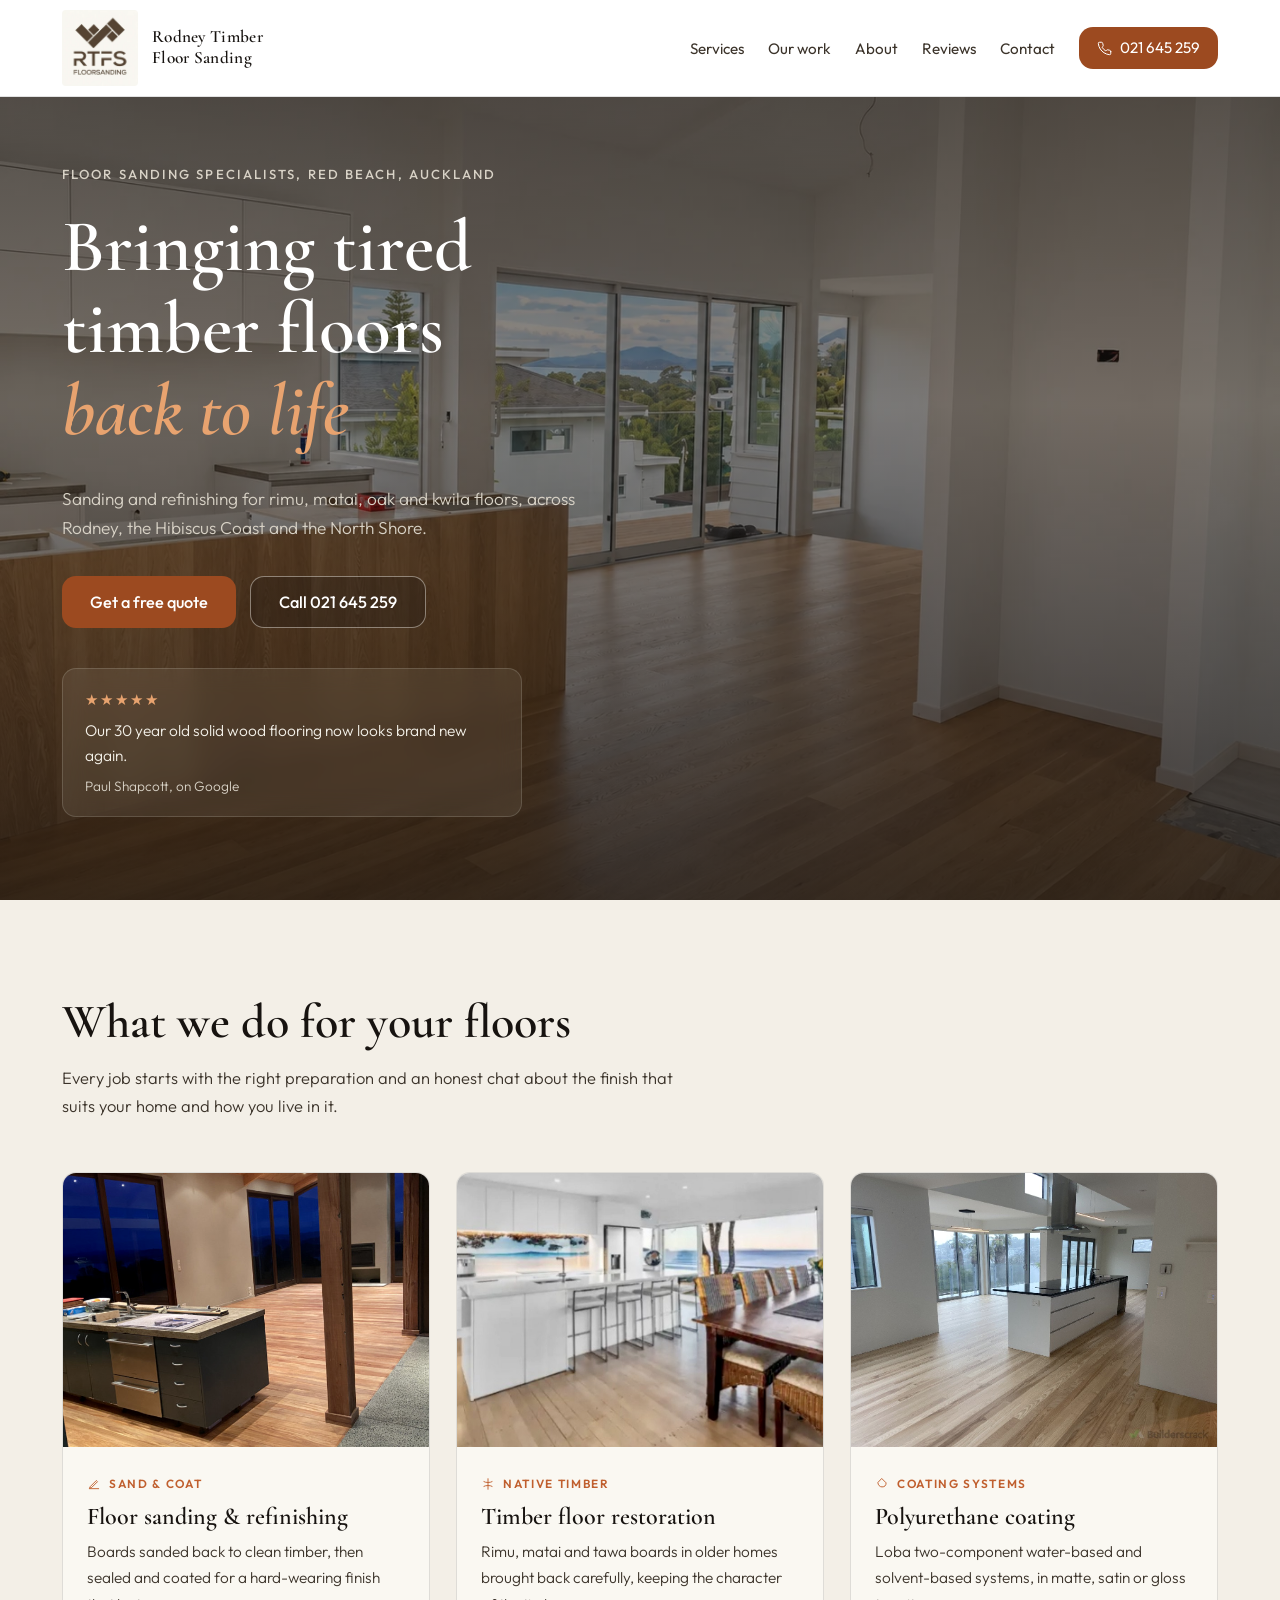
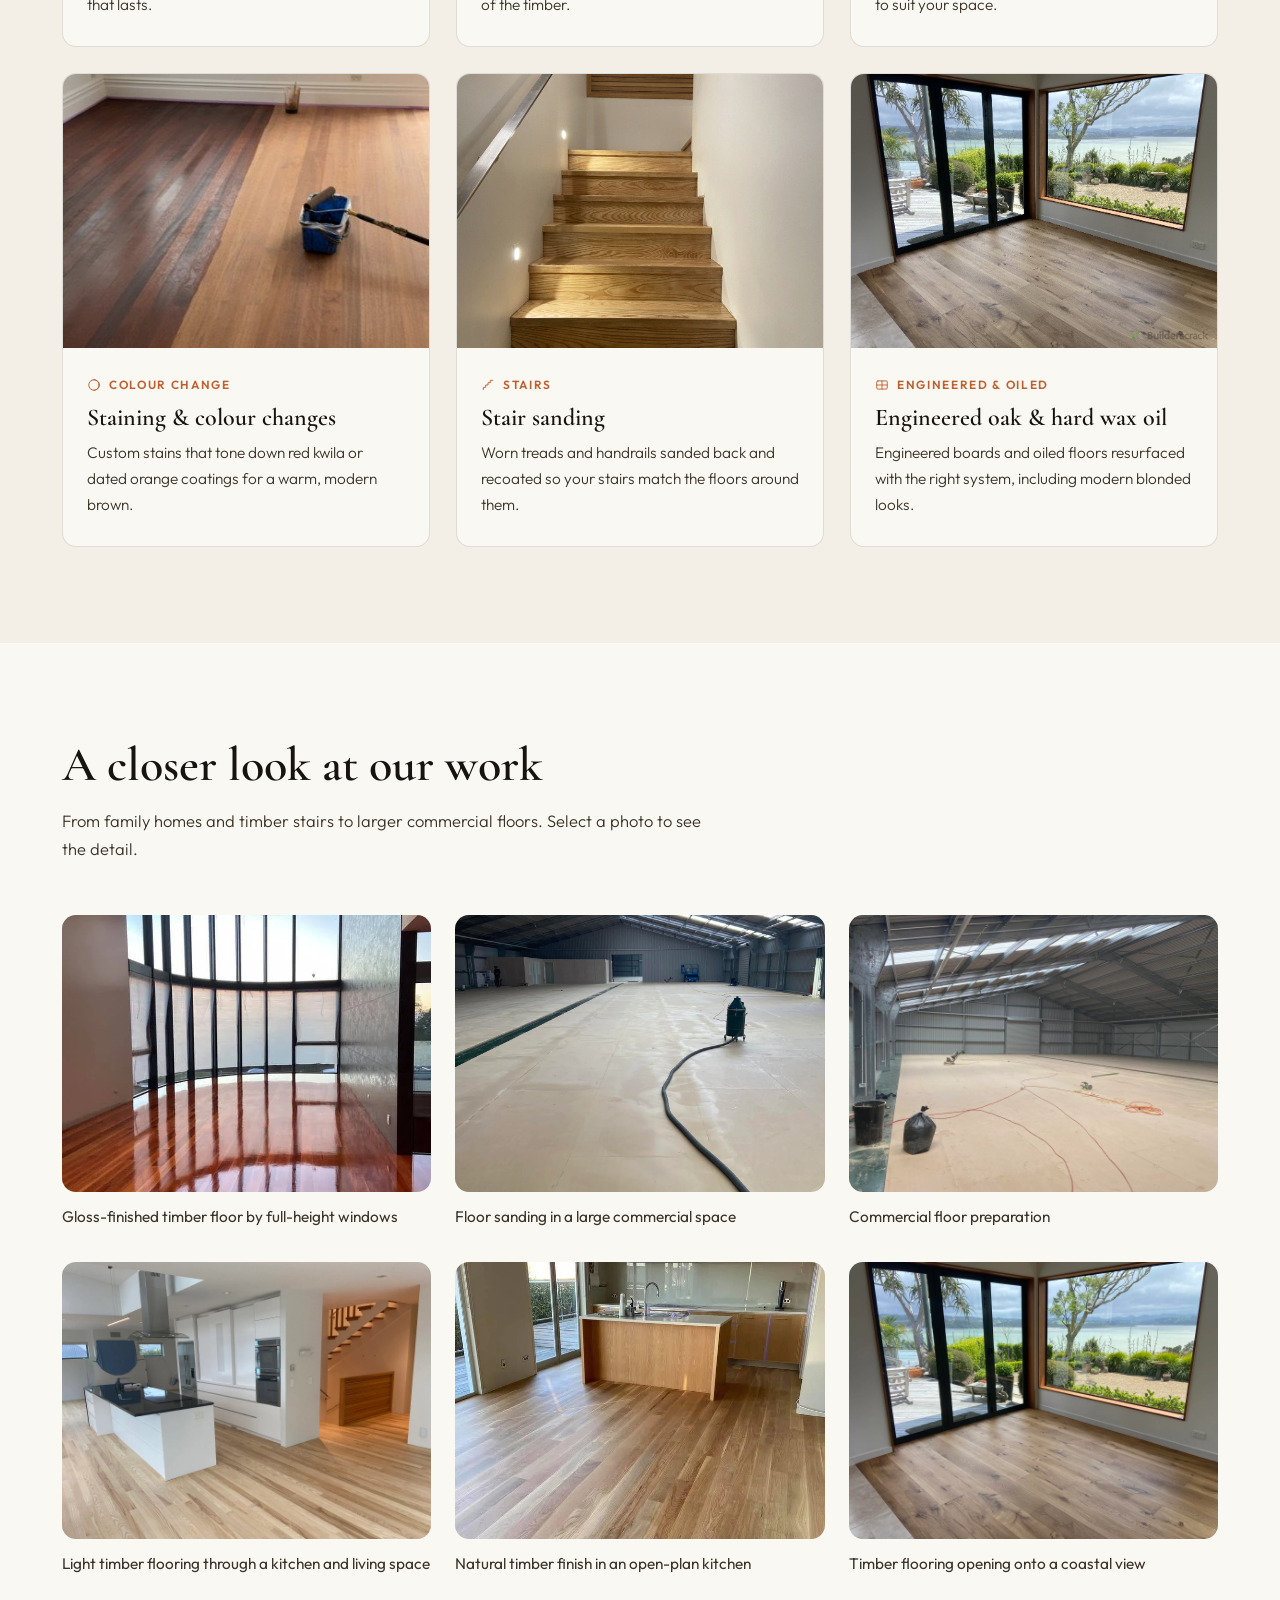
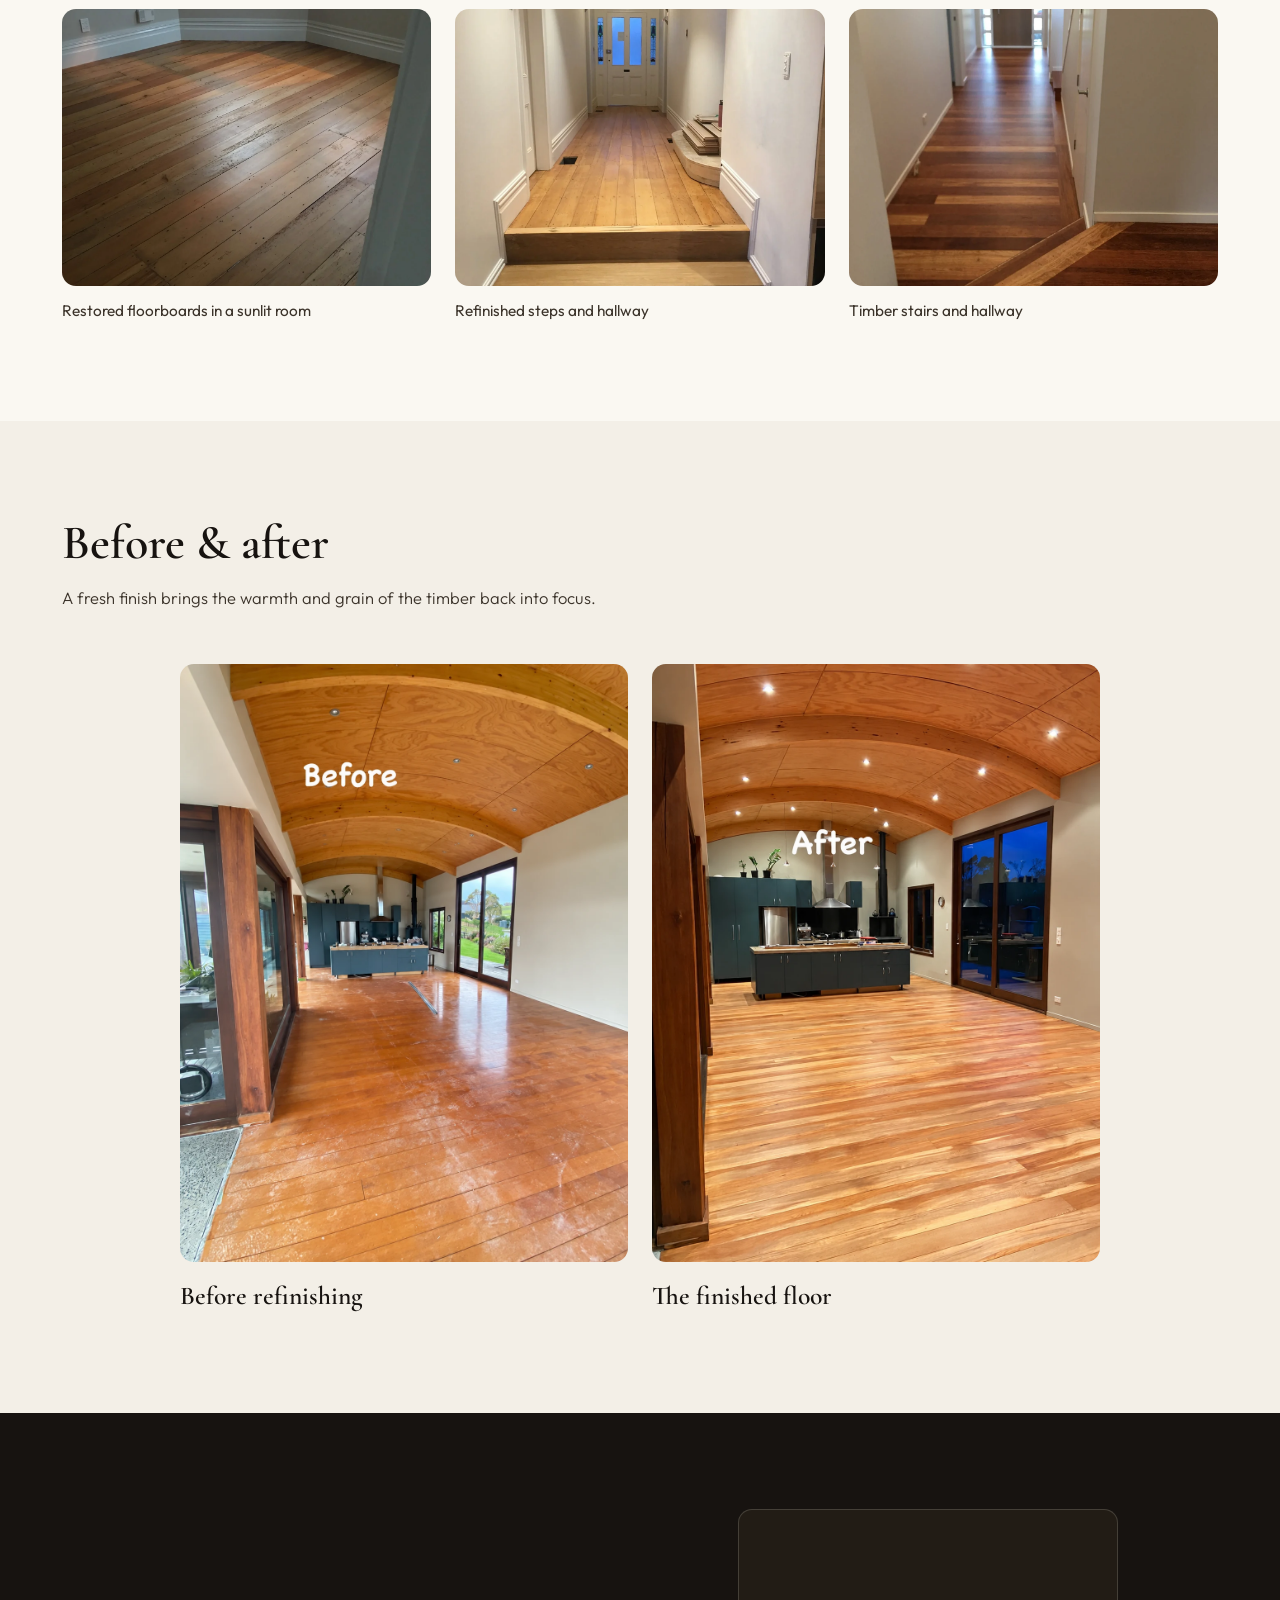
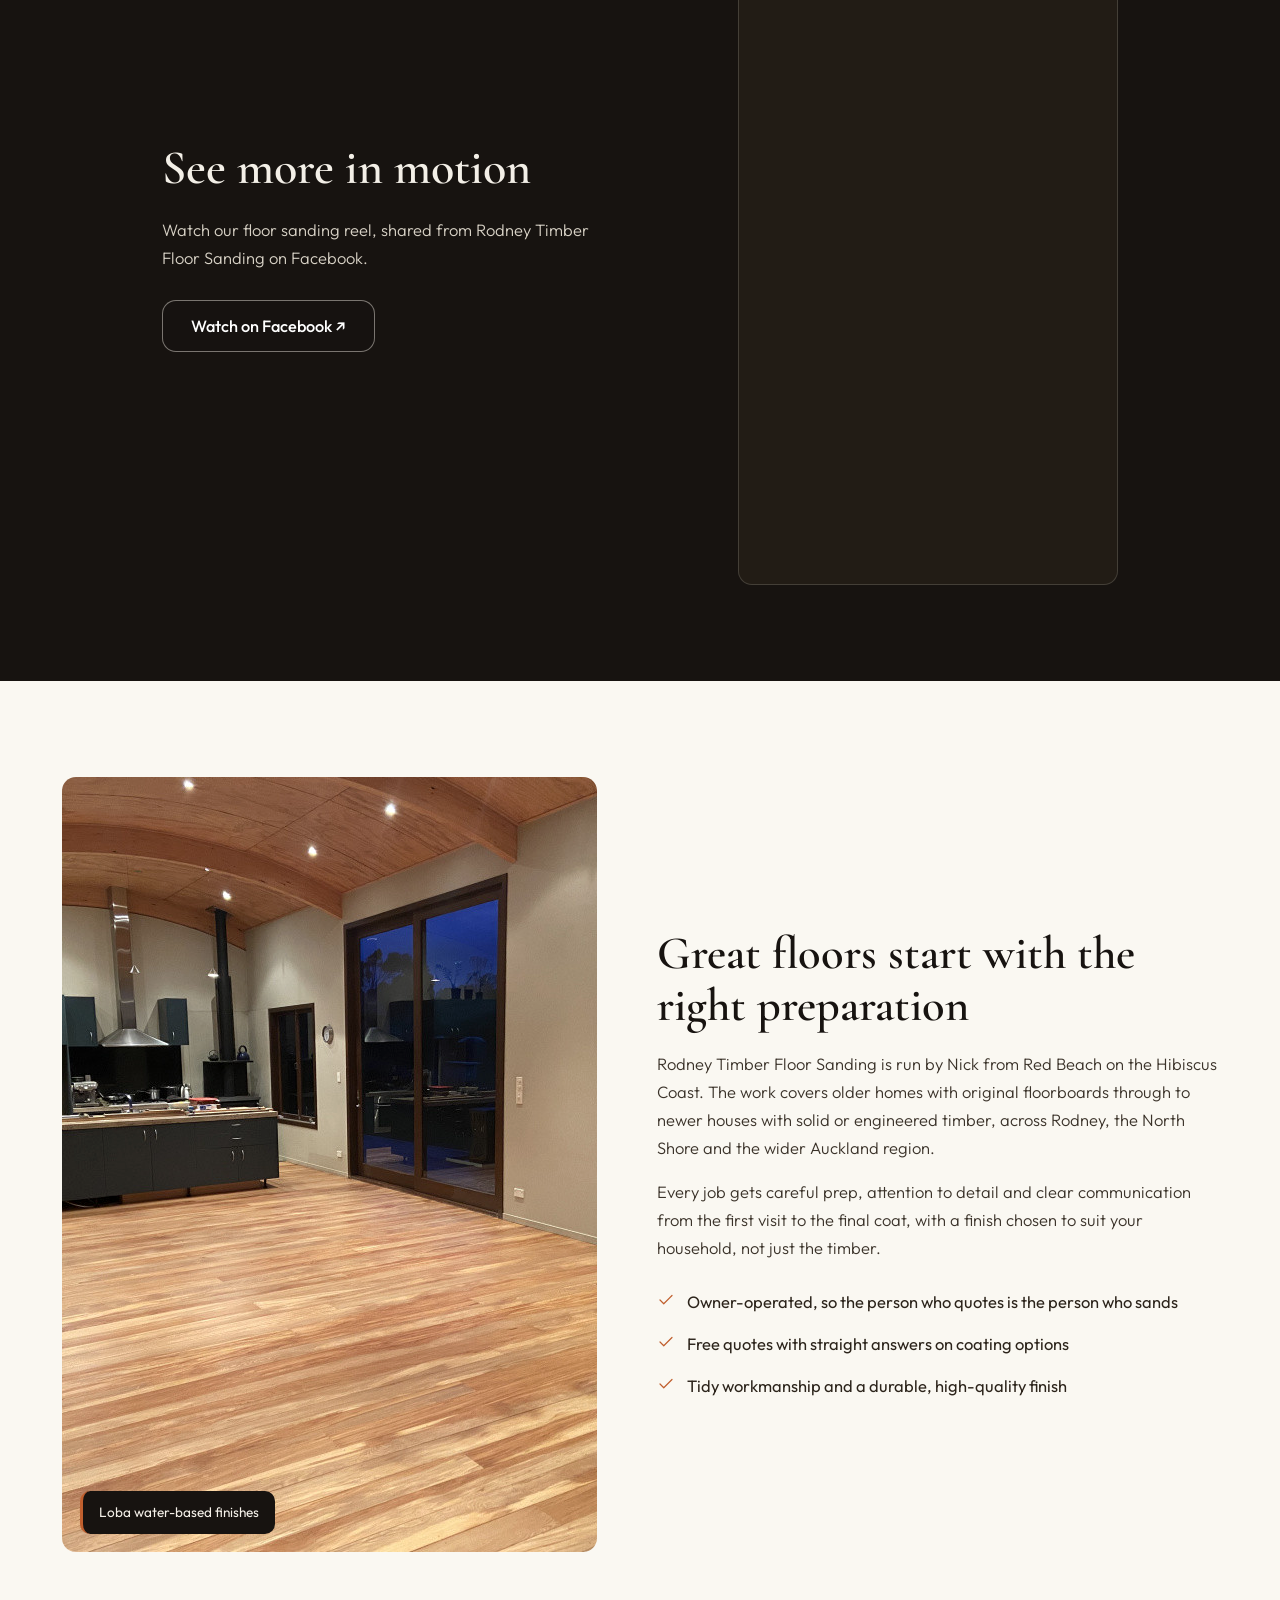
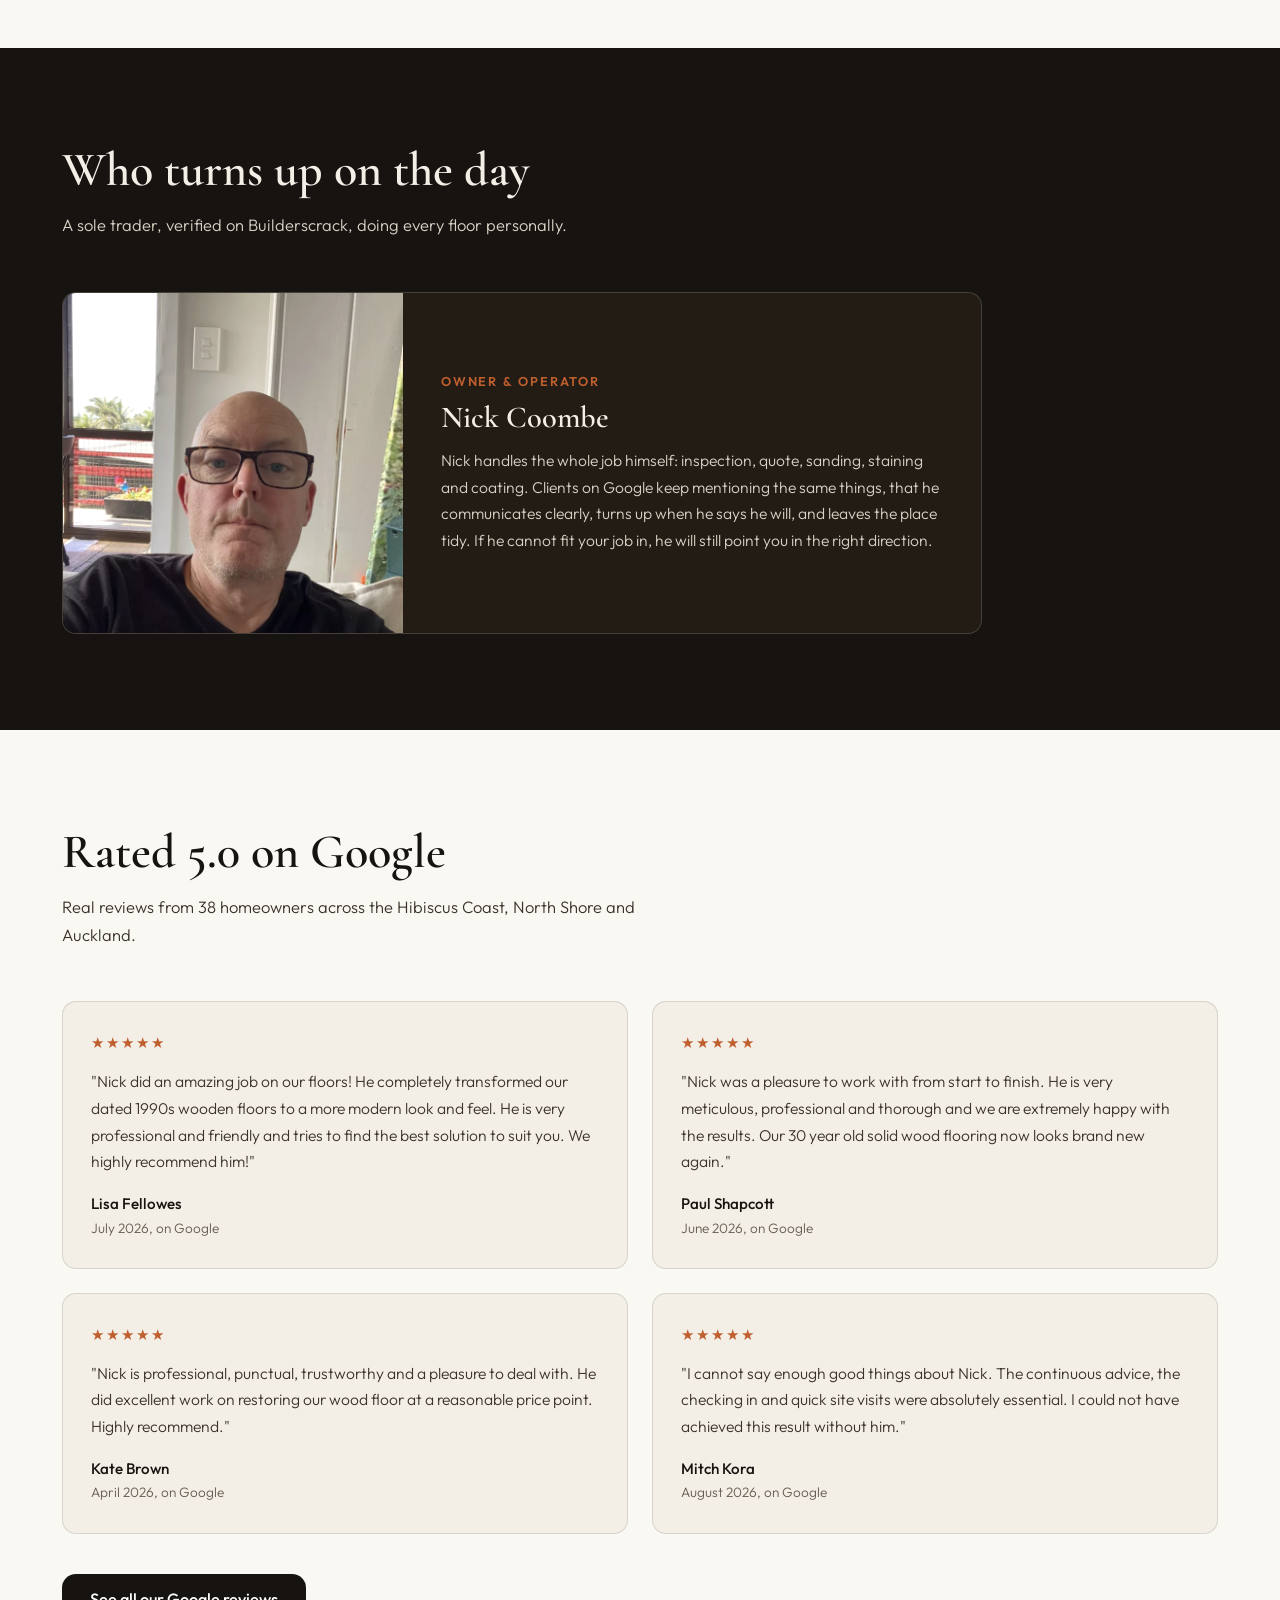
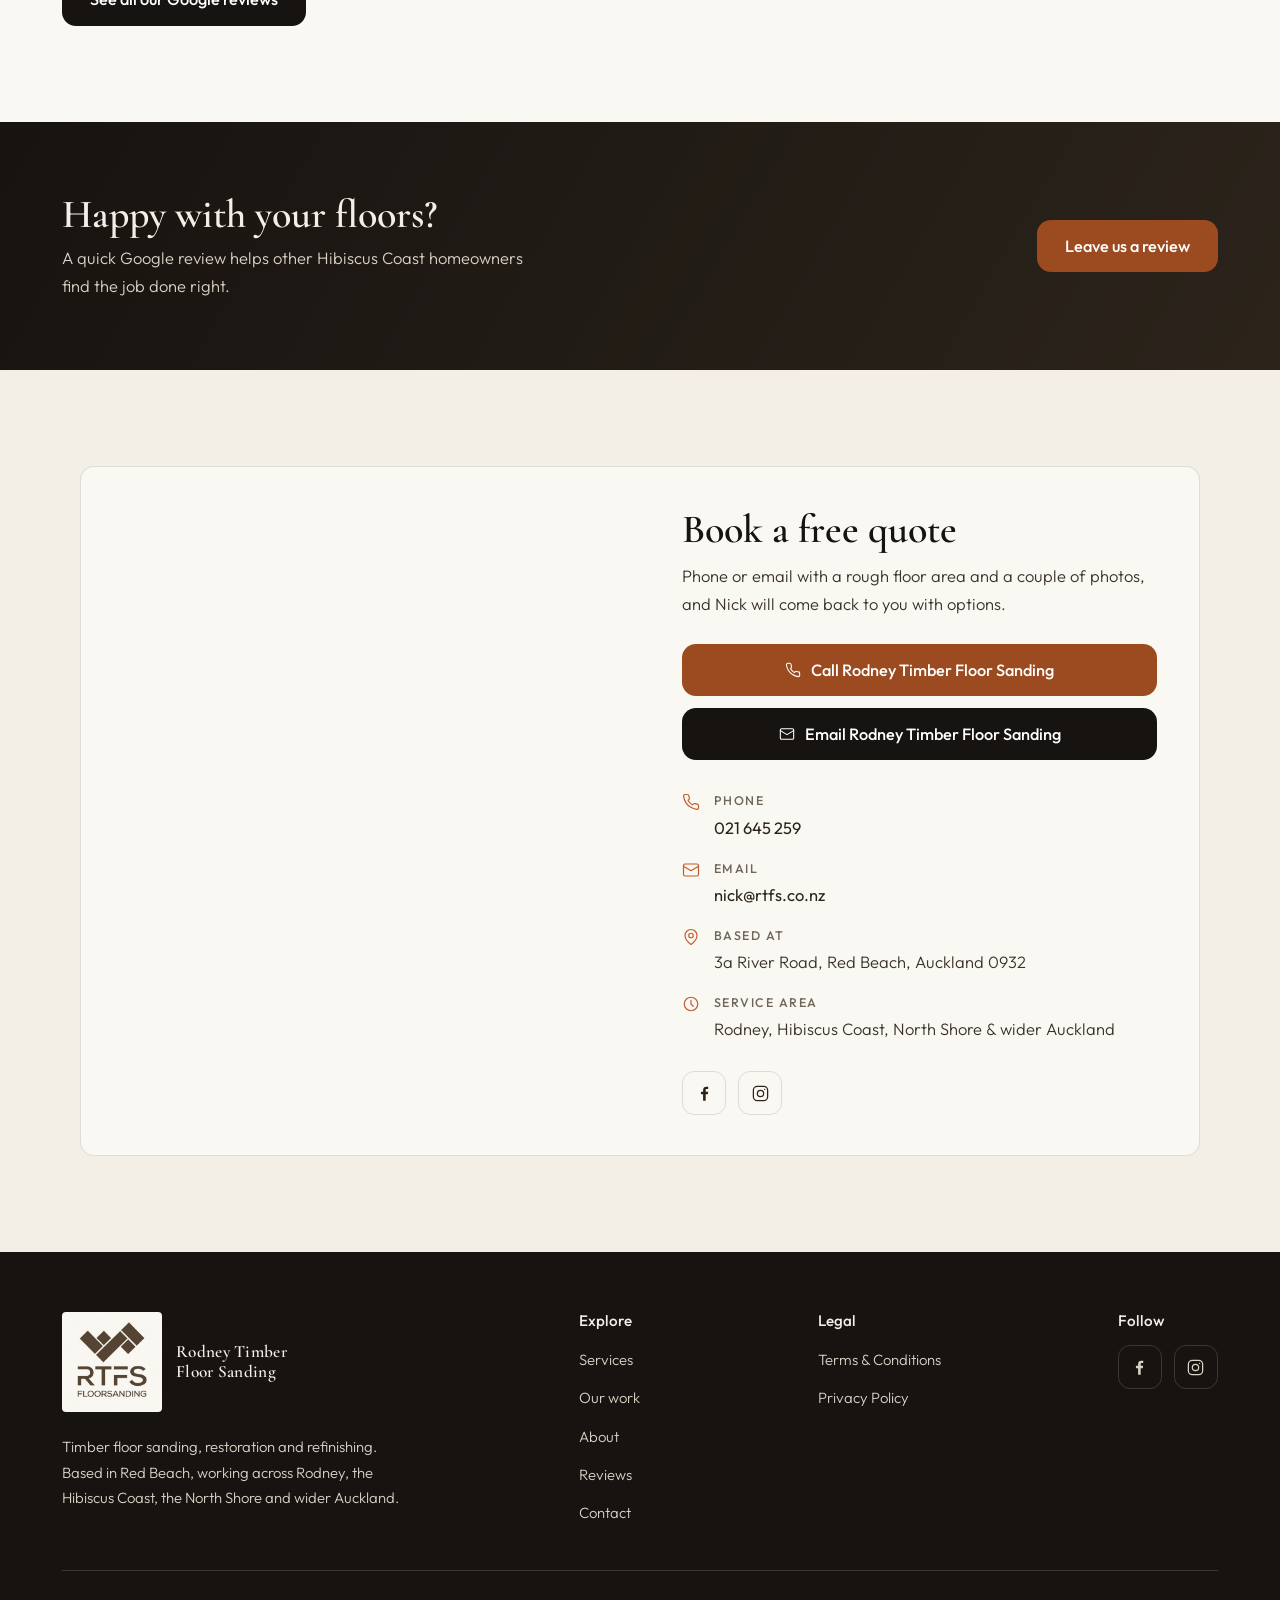
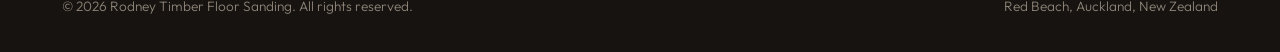
==== commit 5b768449: "Make navigation white with dark text" ====
--- a/index.html
+++ b/index.html
@@ -231,6 +231,13 @@
 @media(max-width:700px){.project-grid{grid-template-columns:repeat(2,minmax(0,1fr));gap:24px 16px}.film-layout{grid-template-columns:1fr}.reel-frame{max-width:380px;margin:auto}.comparison{gap:14px}.brand .brand-name{display:block}.hero-inner{padding-top:136px}.comparison figcaption{font-size:1.25rem}}
 @media(max-width:440px){.project-grid{grid-template-columns:1fr}.brand .brand-name{font-size:1rem}}
 
+/* White navigation on desktop and mobile. */
+header{background:#fff;border-bottom-color:var(--line)}
+header .brand,header .brand .brand-name{color:var(--ink)}
+.nav-links a{color:var(--txt)}
+.nav-links a:hover{color:var(--accent-deep)}
+#navToggle{color:var(--ink);border-color:var(--line)}
+@media(max-width:900px){.nav-links{background:#fff;border-bottom-color:var(--line)}}
 </style>
 </head>
 <body>
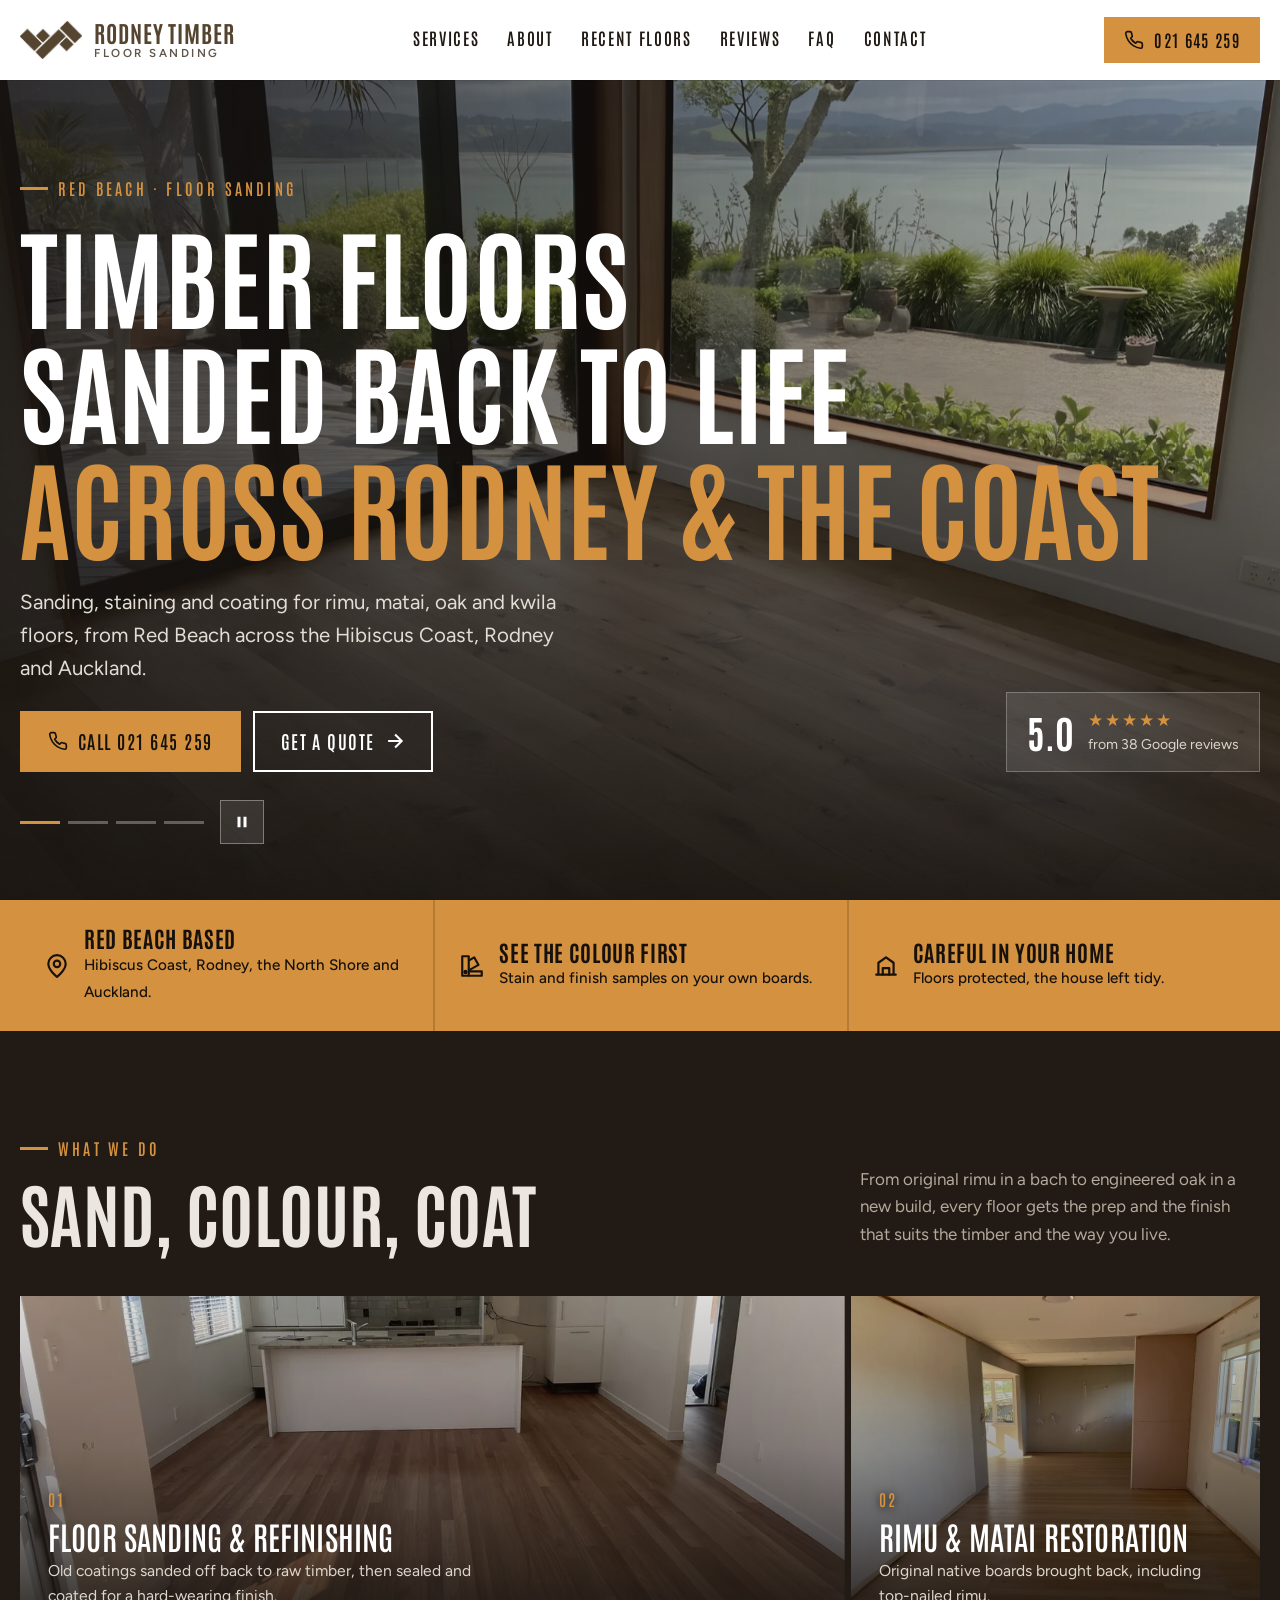
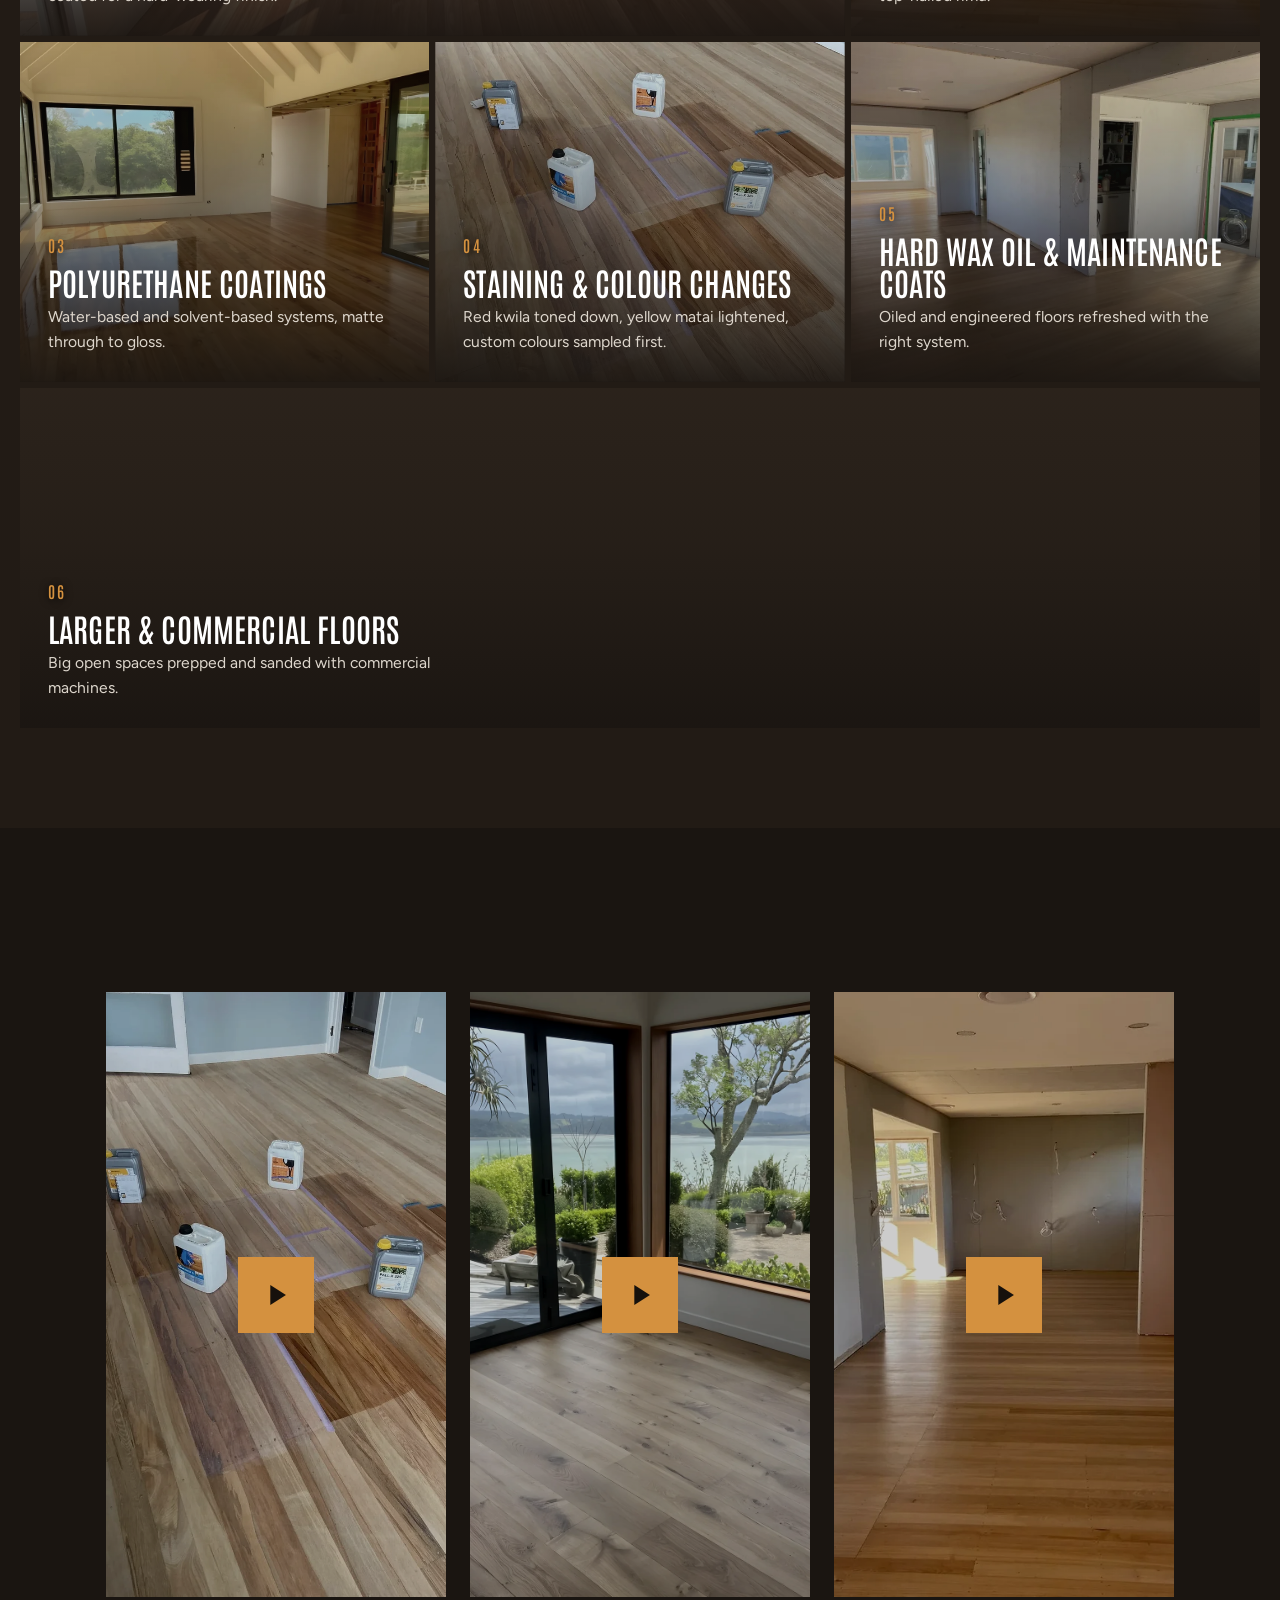
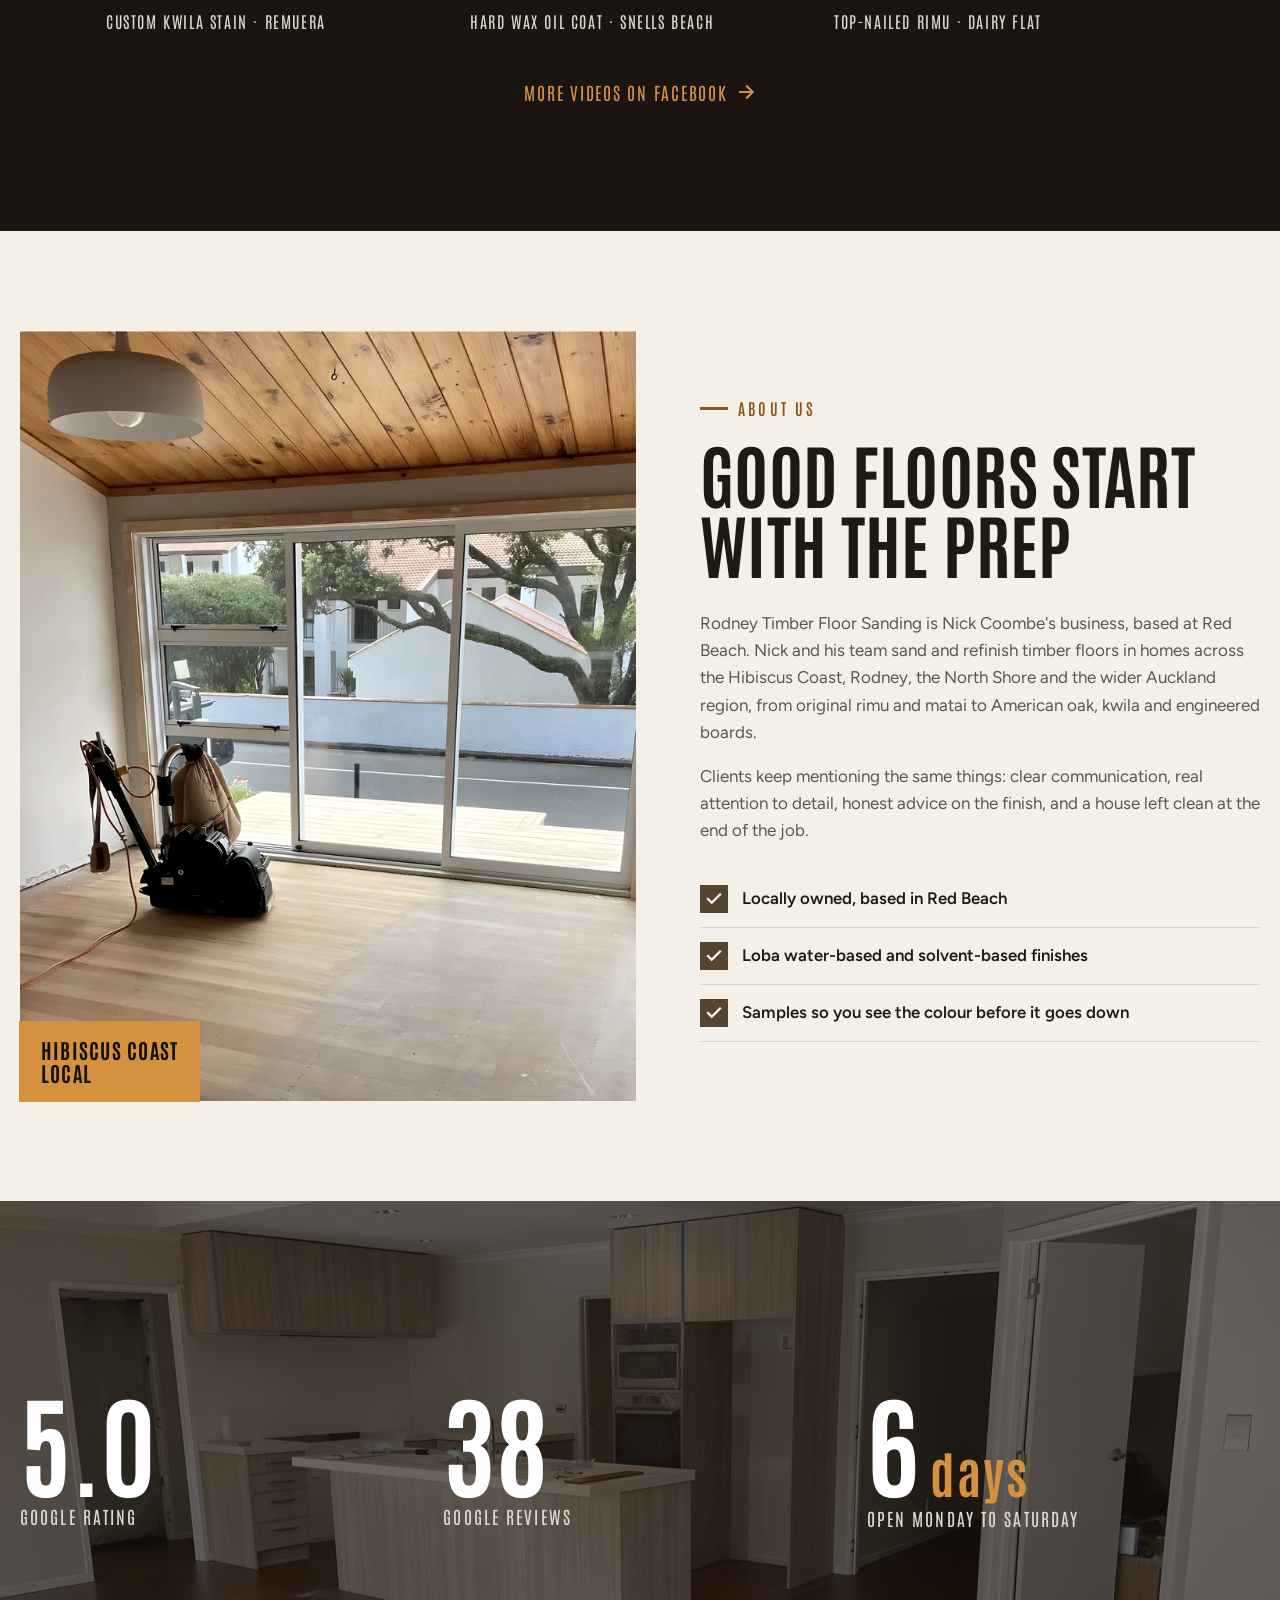
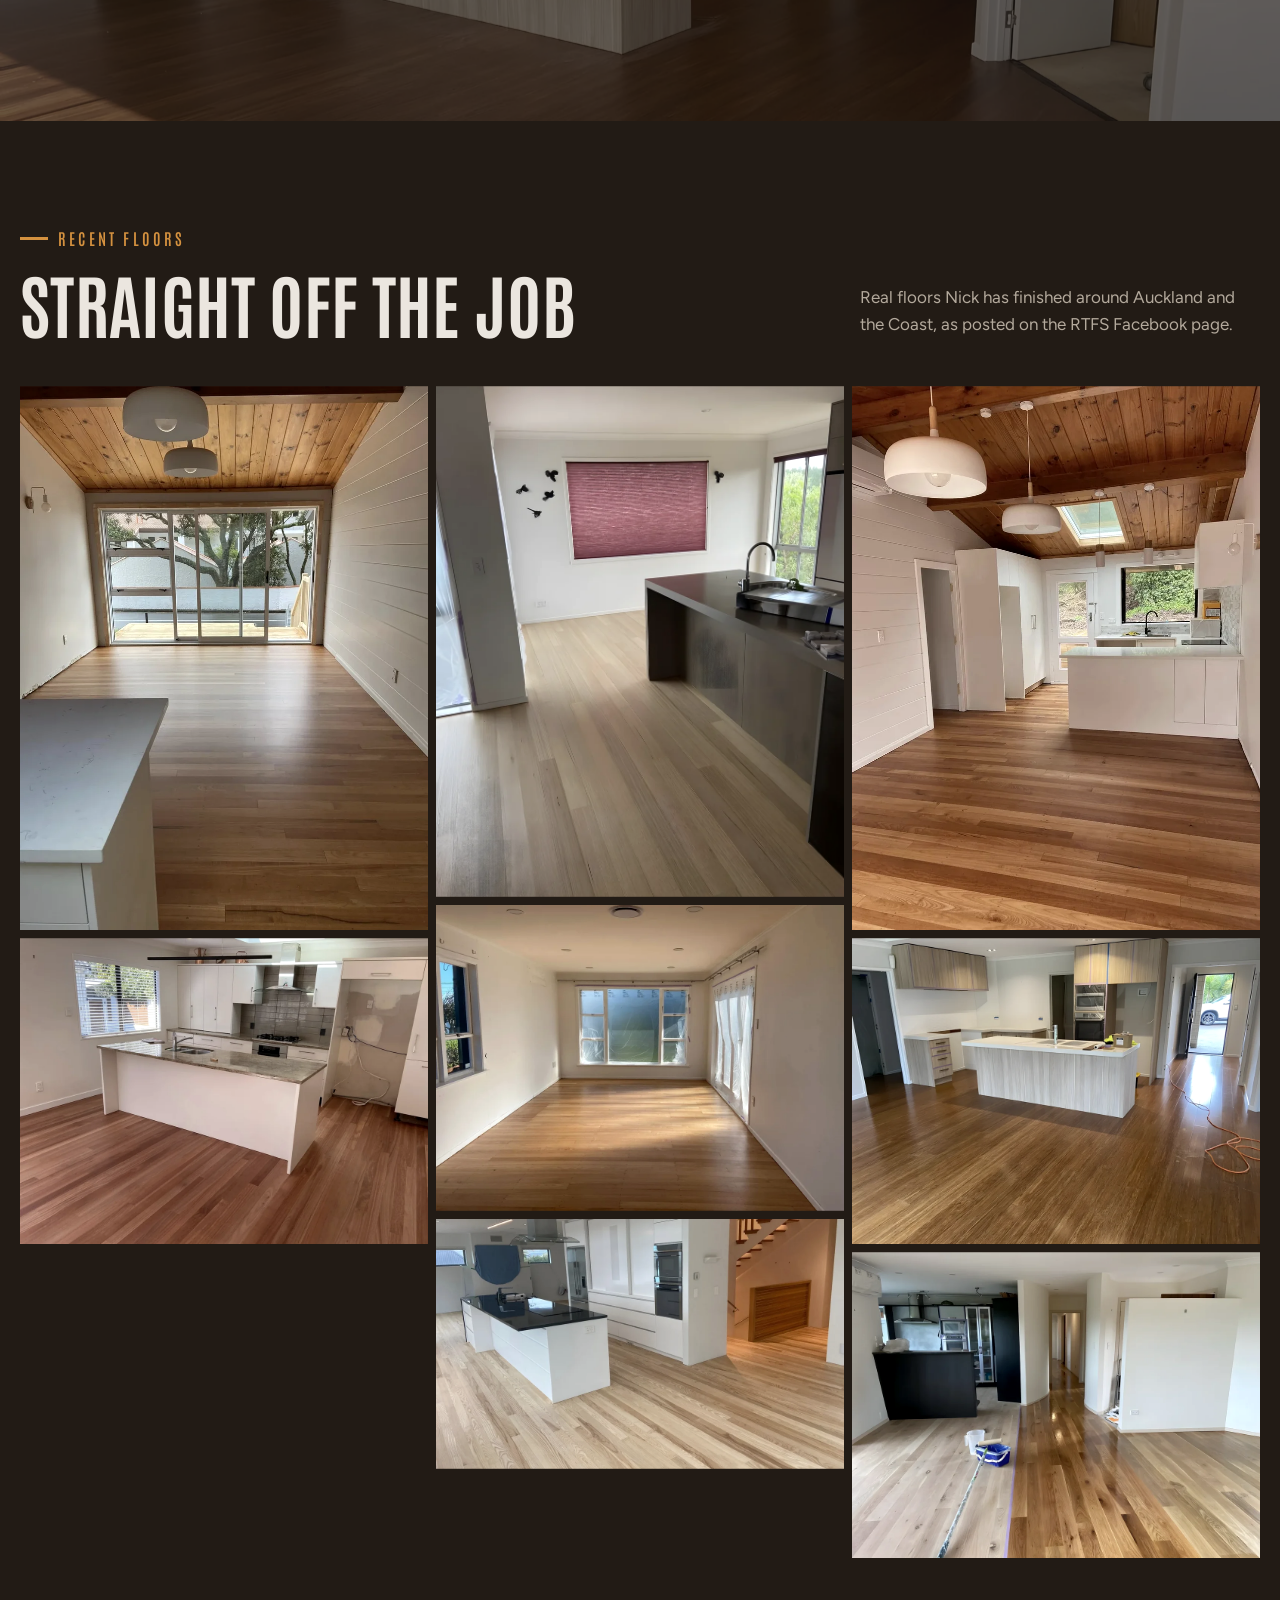
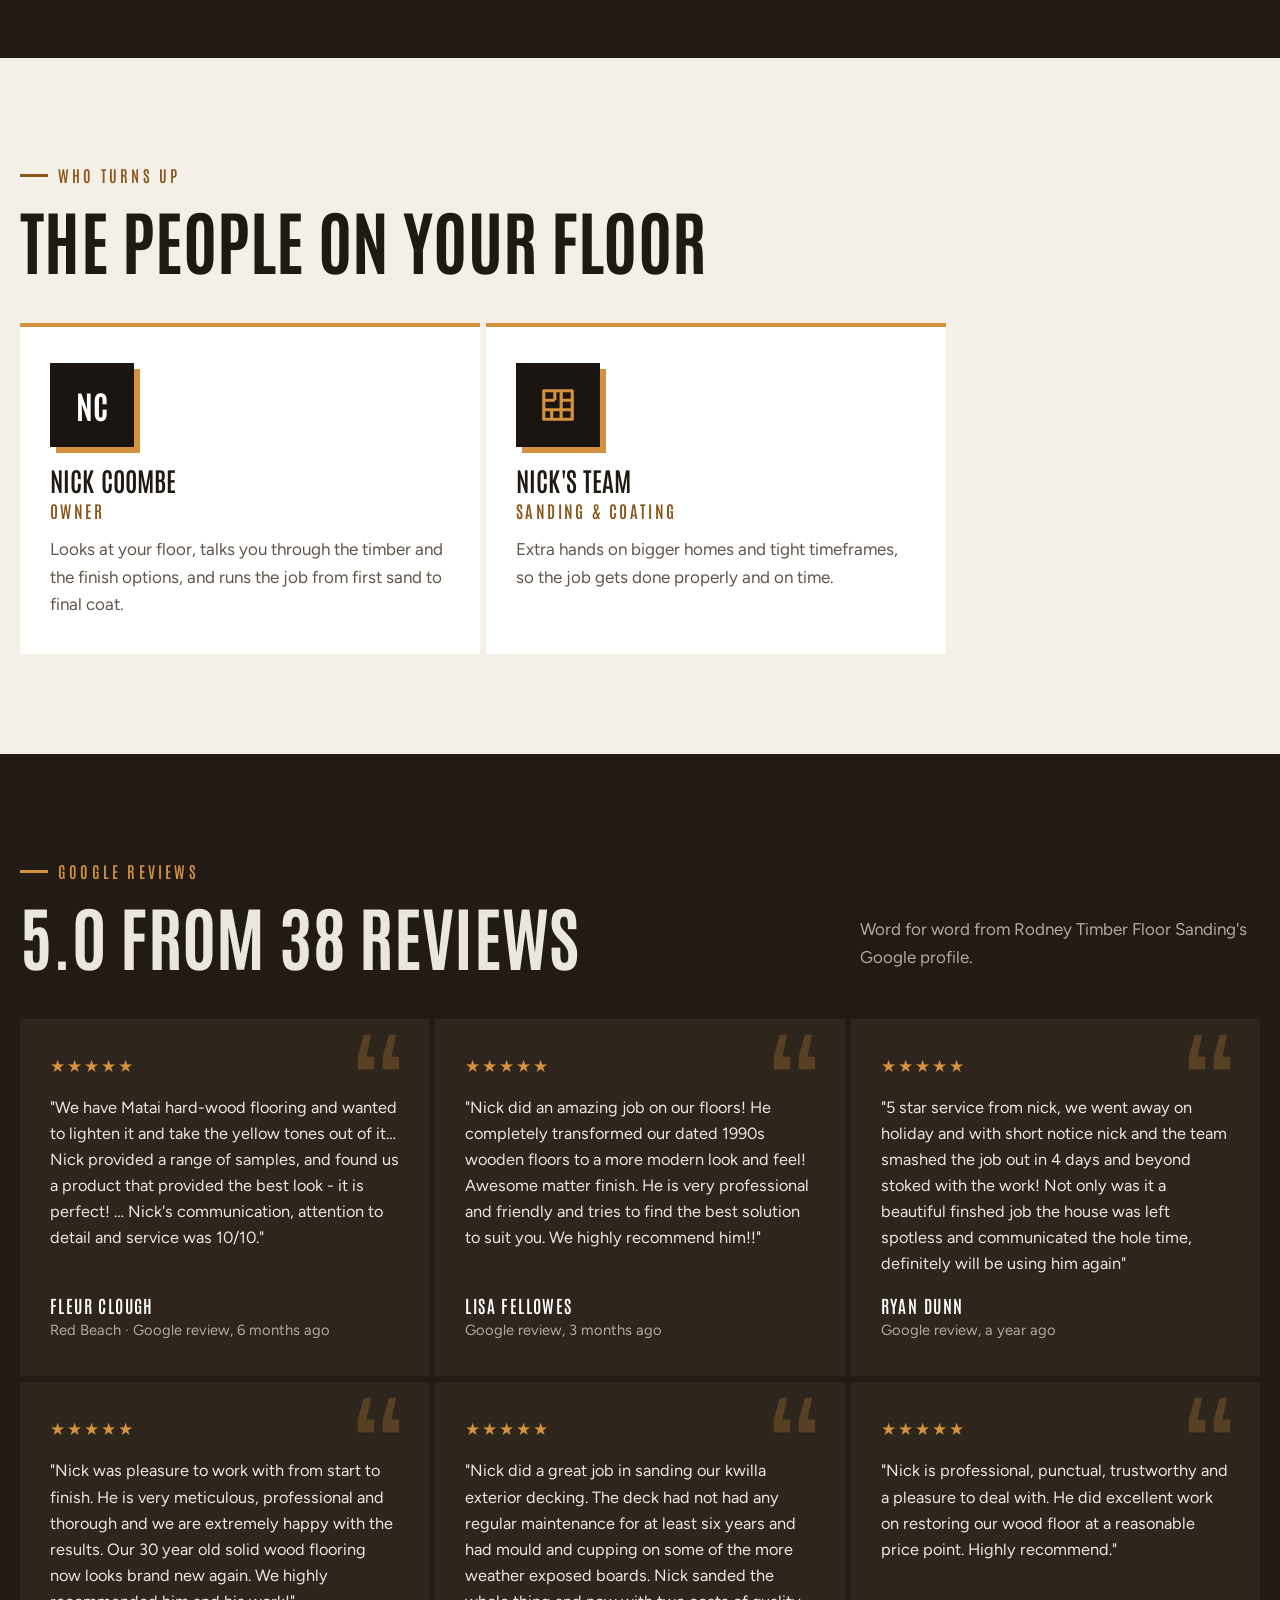
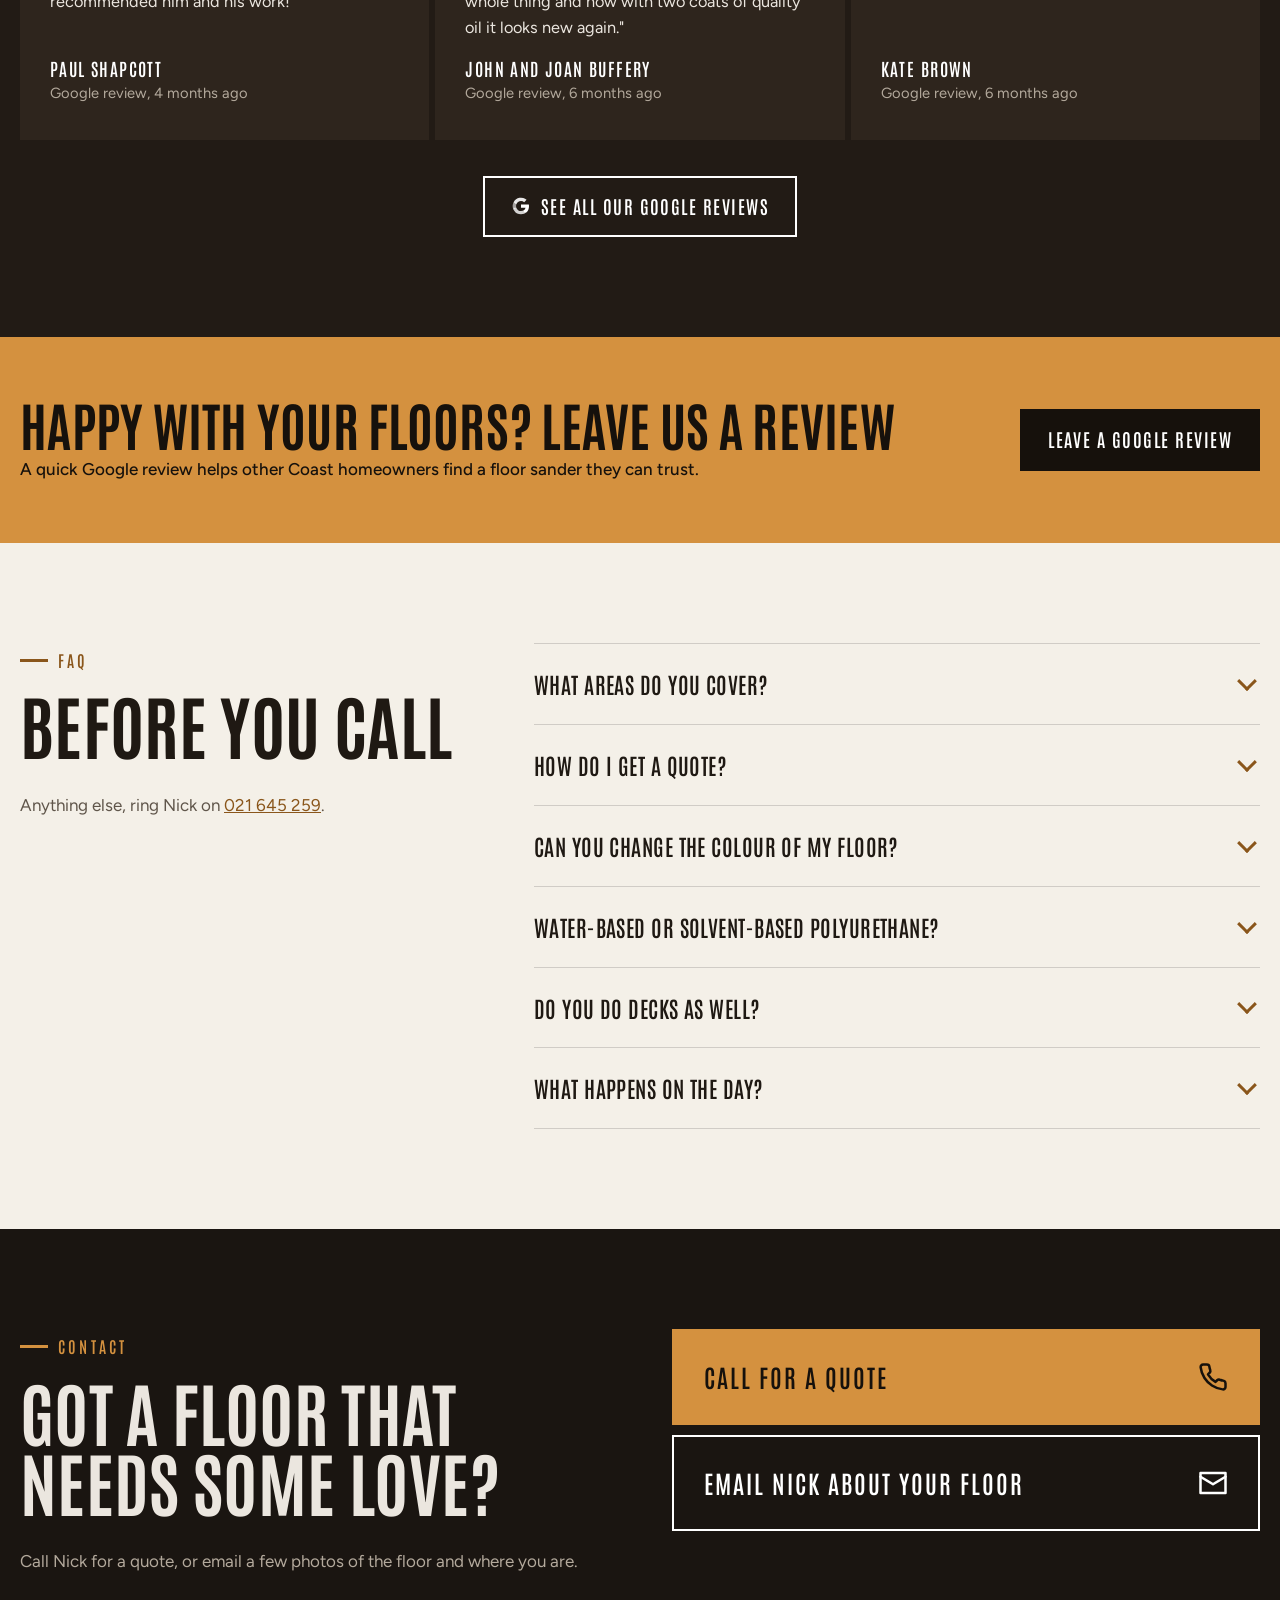
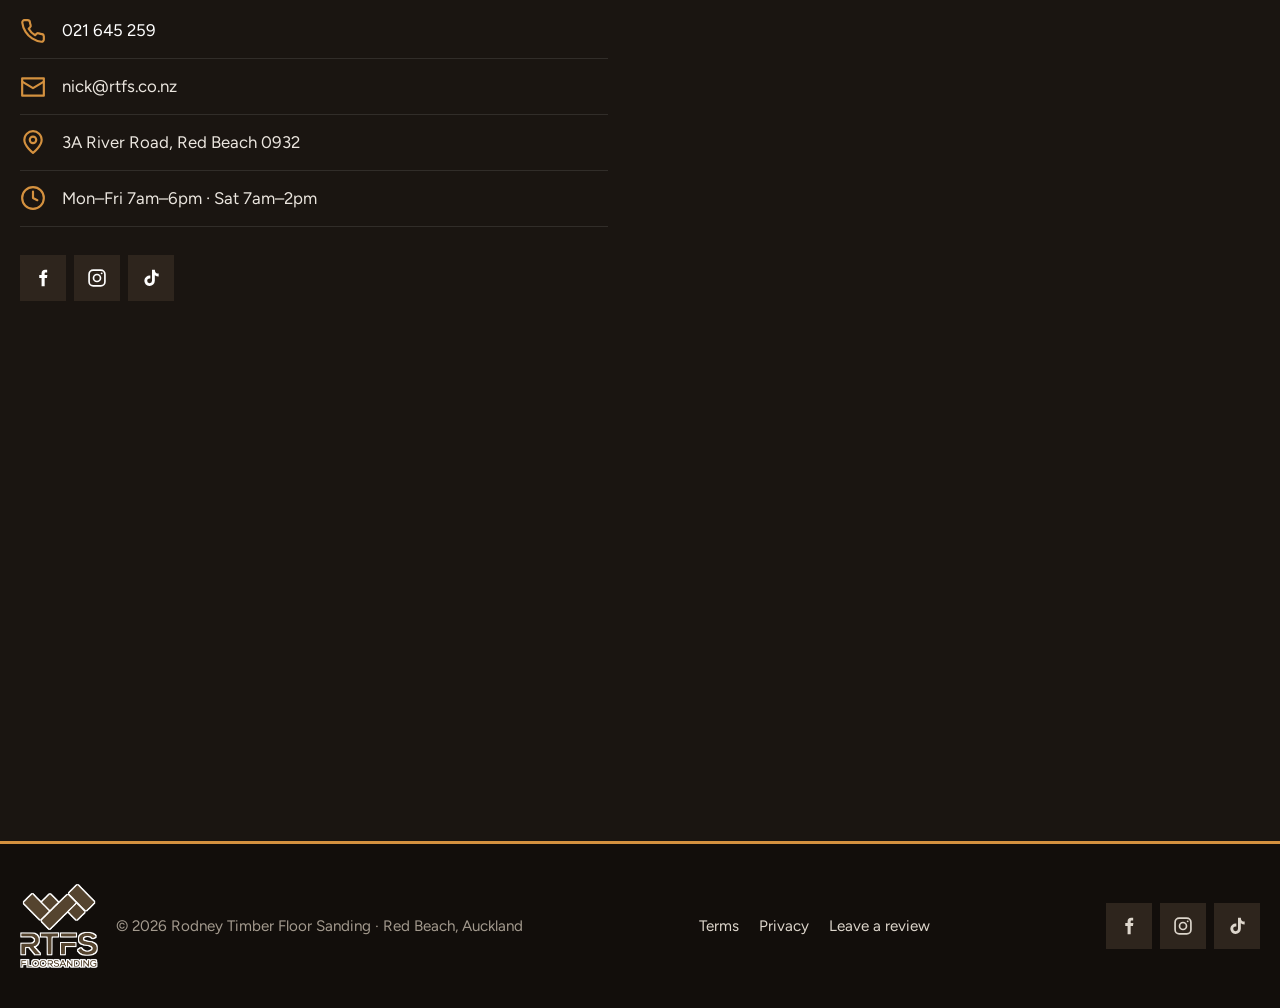
==== commit 6e2b83f5: "v2 rebuild: image-led design with real RTFS Facebook photos, live Google reviews, videos, FAQ and no" ====
--- a/index.html
+++ b/index.html
@@ -1,635 +1,328 @@
 <!DOCTYPE html>
 <html lang="en-NZ">
 <head>
-<meta charset="UTF-8">
+<meta charset="utf-8">
 <meta name="viewport" content="width=device-width, initial-scale=1">
-<title>Rodney Timber Floor Sanding | Floor Sanding &amp; Refinishing, Red Beach, Auckland</title>
-<meta name="description" content="Owner-operated timber floor sanding, restoration and refinishing across Rodney, the Hibiscus Coast and Auckland's North Shore. Rimu, matai, oak and kwila. Free quotes.">
-<meta property="og:title" content="Rodney Timber Floor Sanding | Red Beach, Auckland">
-<meta property="og:description" content="Timber floor sanding, restoration and refinishing across Rodney, the Hibiscus Coast and the North Shore. Free quotes.">
+<meta name="robots" content="noindex">
+<title>Rodney Timber Floor Sanding | Floor Sanding &amp; Refinishing, Red Beach</title>
+<meta name="description" content="Timber floor sanding, staining and coating from Red Beach, across Rodney, the Hibiscus Coast and Auckland. Rimu, matai, oak and kwila floors brought back to life. Call Nick on 021 645 259.">
+<meta property="og:title" content="Rodney Timber Floor Sanding | Floor Sanding &amp; Refinishing, Red Beach">
+<meta property="og:description" content="Floor sanding, staining and coating across Rodney, the Hibiscus Coast and Auckland.">
+<meta property="og:image" content="https://rodney-timber-floor-sanding-demo.vercel.app/img/og-image.jpg">
+<meta property="og:image:width" content="1200">
+<meta property="og:image:height" content="630">
 <meta property="og:type" content="website">
-<meta property="og:image" content="https://rodney-timber-floor-sanding-demo.vercel.app/img/hero.webp">
-<link rel="icon" type="image/png" href="img/favicon.png">
+<link rel="icon" href="img/favicon.png" type="image/png">
+<link rel="apple-touch-icon" href="img/apple-touch-icon.png">
 <link rel="preconnect" href="https://fonts.googleapis.com">
 <link rel="preconnect" href="https://fonts.gstatic.com" crossorigin>
-<link href="https://fonts.googleapis.com/css2?family=Cormorant+Garamond:ital,wght@0,500;0,600;0,700;1,600&family=Outfit:wght@300;400;500;600&display=swap" rel="stylesheet">
-<style>
-:root{
-  --ink:#171310;
-  --ink-2:#221c15;
-  --ink-3:#2c241b;
-  --bone:#f3efe7;
-  --paper:#faf8f2;
-  --accent:#c05f2e;
-  --accent-deep:#9c4a20;--accent-darker:#7f3a17;
-  --line:rgba(23,19,16,.12);
-  --line-light:rgba(243,239,231,.16);
-  --txt:#3b332a;
-  --txt-light:#d8d2c6;
-  --radius:14px;
-  --disp:'Cormorant Garamond',Georgia,serif;
-  --body:'Outfit',sans-serif;
-}
-*{margin:0;padding:0;box-sizing:border-box}
-html{scroll-behavior:smooth}
-body{font-family:var(--body);font-weight:300;color:var(--txt);background:var(--paper);font-size:16.5px;line-height:1.7;overflow-x:hidden}
-img{max-width:100%;image-orientation:from-image}
-h1,h2,h3{font-family:var(--disp);font-weight:600;color:var(--ink);line-height:1.12}
-::selection{background:var(--accent);color:#fff}
-a{color:inherit}
-
-/* intro overlay */
-#intro{position:fixed;inset:0;z-index:200;background:var(--ink);display:flex;align-items:center;justify-content:center;transition:opacity .7s ease,visibility .7s}
-#intro .intro-name{font-family:var(--disp);font-weight:600;color:var(--bone);font-size:clamp(1.5rem,4.5vw,2.6rem);letter-spacing:.02em;opacity:0;transform:translateY(14px);animation:introUp .9s cubic-bezier(.16,1,.3,1) .15s forwards}
-#intro .intro-name em{font-style:italic;color:var(--accent);padding-bottom:.15em}
-#intro.done{opacity:0;visibility:hidden}
-@keyframes introUp{to{opacity:1;transform:none}}
-
-/* nav */
-header{position:fixed;top:0;left:0;right:0;z-index:100;background:rgba(23,19,16,.82);backdrop-filter:blur(14px);-webkit-backdrop-filter:blur(14px);border-bottom:1px solid var(--line-light)}
-.nav{max-width:1200px;margin:0 auto;padding:0 22px;height:68px;display:flex;align-items:center;justify-content:space-between;gap:16px}
-.brand{font-family:var(--disp);font-weight:600;font-size:1.22rem;color:var(--bone);text-decoration:none;letter-spacing:.015em;line-height:1.2}
-.brand span{color:var(--accent)}
-.nav-links{display:flex;align-items:center;gap:30px;list-style:none}
-.nav-links a{color:var(--txt-light);text-decoration:none;font-size:.95rem;font-weight:400;transition:color .25s}
-.nav-links a:hover{color:#fff}
-.call-pill{display:inline-flex;align-items:center;gap:8px;height:42px;padding:0 18px;background:var(--accent-deep);color:#fff !important;border-radius:var(--radius);font-weight:500;line-height:1;text-decoration:none;transition:background .25s,transform .25s}
-.call-pill:hover{background:var(--accent-darker);transform:translateY(-1px)}
-.call-pill svg{flex:none}
-#navToggle{display:none;background:none;border:1px solid var(--line-light);border-radius:10px;width:44px;height:44px;color:var(--bone);cursor:pointer;align-items:center;justify-content:center}
-@media(max-width:900px){
-  .nav-links{display:none;position:absolute;top:68px;left:0;right:0;background:rgba(23,19,16,.97);backdrop-filter:blur(14px);flex-direction:column;align-items:flex-start;padding:18px 22px 24px;gap:4px;border-bottom:1px solid var(--line-light)}
-  .nav-links.open{display:flex}
-  .nav-links li{width:100%}
-  .nav-links a:not(.call-pill){display:block;padding:13px 4px;width:100%;font-size:1.05rem}
-  .nav-links .call-pill{margin-top:10px;justify-content:center;width:100%}
-  #navToggle{display:inline-flex}
-}
-
-/* hero */
-.hero{position:relative;min-height:100dvh;background:var(--ink);display:flex;align-items:center;overflow:hidden}
-.hero-slides{position:absolute;inset:0}
-.hero-slides .slide{position:absolute;inset:0;background-size:cover;background-position:center;opacity:0;transition:opacity 1.6s ease}
-.hero-slides .slide.on{opacity:1}
-.hero-shade{position:absolute;inset:0;background:linear-gradient(180deg,rgba(23,19,16,.72) 0%,rgba(23,19,16,.48) 45%,rgba(23,19,16,.82) 100%)}
-.hero-inner{position:relative;z-index:2;max-width:1200px;margin:0 auto;padding:140px 22px 64px;width:100%}
-.hero-eyebrow{display:inline-block;color:var(--txt-light);font-size:.82rem;letter-spacing:.16em;text-transform:uppercase;font-weight:500;margin-bottom:20px}
-.hero h1{color:#fff;font-size:clamp(2.7rem,6.2vw,4.6rem);max-width:15ch;margin-bottom:22px}
-.hero h1 em{font-style:italic;color:#e8a36f;padding-bottom:.12em;display:inline-block}
-.hero-sub{color:var(--txt-light);max-width:52ch;font-size:1.08rem;margin-bottom:34px}
-.hero-ctas{display:flex;flex-wrap:wrap;gap:14px;margin-bottom:40px}
-.btn{display:inline-flex;align-items:center;justify-content:center;gap:10px;min-height:52px;padding:0 28px;border-radius:var(--radius);font-family:var(--body);font-size:1.02rem;font-weight:500;text-decoration:none;line-height:1;transition:transform .25s,background .25s,border-color .25s;cursor:pointer}
-.btn:active{transform:scale(.98)}
-.btn-solid{background:var(--accent-deep);color:#fff}
-.btn-solid:hover{background:var(--accent-darker);transform:translateY(-2px)}
-.btn-ghost{border:1px solid rgba(243,239,231,.45);color:#fff;background:rgba(23,19,16,.25)}
-.btn-ghost:hover{border-color:#fff;transform:translateY(-2px)}
-.hero-quote{max-width:460px;background:rgba(243,239,231,.08);border:1px solid var(--line-light);border-radius:var(--radius);backdrop-filter:blur(12px);-webkit-backdrop-filter:blur(12px);padding:18px 22px}
-.hq-stars{color:#e8a36f;letter-spacing:2px;font-size:.92rem;margin-bottom:6px}
-.hq-quote{color:#f5f2ea;font-size:.97rem;line-height:1.55;min-height:3.1em;transition:opacity .5s}
-.hq-name{color:var(--txt-light);font-size:.85rem;margin-top:8px}
-.hq-fade{opacity:0}
-
-/* sections */
-section{padding:96px 0}
-.wrap{max-width:1200px;margin:0 auto;padding:0 22px}
-.sec-head{max-width:640px;margin-bottom:52px}
-.sec-head h2{font-size:clamp(2.1rem,4vw,3rem);margin-bottom:14px}
-.sec-head p{color:var(--txt)}
-.reveal{opacity:0;transform:translateY(26px);transition:opacity .8s cubic-bezier(.16,1,.3,1),transform .8s cubic-bezier(.16,1,.3,1)}
-.reveal.in{opacity:1;transform:none}
-
-/* services */
-#services{background:var(--bone)}
-.svc-grid{display:grid;grid-template-columns:repeat(3,1fr);gap:26px}
-.svc-card{background:var(--paper);border:1px solid var(--line);border-radius:var(--radius);overflow:hidden;display:flex;flex-direction:column;transition:transform .35s cubic-bezier(.16,1,.3,1),box-shadow .35s}
-.svc-card:hover{transform:translateY(-6px);box-shadow:0 18px 40px -18px rgba(44,32,20,.35)}
-.svc-card .ph{aspect-ratio:4/3;overflow:hidden}
-.svc-card .ph img{width:100%;height:100%;object-fit:cover;display:block;filter:saturate(.92) contrast(1.04);transition:transform .6s cubic-bezier(.16,1,.3,1)}
-.svc-card:hover .ph img{transform:scale(1.05)}
-.svc-body{padding:24px 24px 28px}
-.svc-label{display:inline-flex;align-items:center;gap:8px;color:var(--accent);font-size:.74rem;font-weight:600;letter-spacing:.14em;text-transform:uppercase;margin-bottom:10px}
-.svc-body h3{font-size:1.5rem;margin-bottom:8px}
-.svc-body p{font-size:.96rem}
-@media(max-width:980px){.svc-grid{grid-template-columns:repeat(2,1fr)}}
-@media(max-width:640px){.svc-grid{grid-template-columns:1fr}}
-
-/* about */
-.about-grid{display:grid;grid-template-columns:1fr 1.05fr;gap:60px;align-items:center}
-.about-photo{position:relative}
-.about-photo img{width:100%;aspect-ratio:4/3;object-fit:cover;border-radius:var(--radius);display:block;filter:saturate(.92) contrast(1.04)}
-.about-tag{position:absolute;left:18px;bottom:18px;background:var(--ink);color:var(--bone);font-size:.85rem;font-weight:400;padding:10px 16px;border-radius:10px;border-left:3px solid var(--accent)}
-.about-copy h2{font-size:clamp(2.1rem,4vw,2.9rem);margin-bottom:18px}
-.about-copy p{margin-bottom:16px}
-.about-list{list-style:none;margin-top:26px;display:grid;gap:14px}
-.about-list li{display:flex;gap:12px;align-items:flex-start;font-weight:400;color:var(--ink-3)}
-.about-list svg{flex:none;color:var(--accent);margin-top:3px}
-@media(max-width:900px){.about-grid{grid-template-columns:1fr;gap:36px}}
-
-/* crew */
-#crew{background:var(--ink);}
-#crew .sec-head h2,#crew h3{color:var(--bone)}
-#crew .sec-head p{color:var(--txt-light)}
-.crew-card{display:grid;grid-template-columns:340px 1fr;gap:0;background:var(--ink-2);border:1px solid var(--line-light);border-radius:var(--radius);overflow:hidden;max-width:920px}
-.crew-card .cp{min-height:340px}
-.crew-card .cp img{width:100%;height:100%;object-fit:cover;display:block;filter:saturate(.92) contrast(1.04)}
-.crew-body{padding:36px 38px;display:flex;flex-direction:column;justify-content:center}
-.crew-role{color:var(--accent);font-size:.8rem;letter-spacing:.14em;text-transform:uppercase;font-weight:600;margin-bottom:8px}
-.crew-body h3{font-size:1.9rem;margin-bottom:12px}
-.crew-body p{color:var(--txt-light);font-size:.98rem}
-@media(max-width:760px){.crew-card{grid-template-columns:1fr}.crew-card .cp{max-height:360px}}
-
-/* reviews */
-.rev-grid{display:grid;grid-template-columns:repeat(2,1fr);gap:24px;margin-bottom:40px}
-.rev-card{background:var(--bone);border:1px solid var(--line);border-radius:var(--radius);padding:28px}
-.rev-stars{color:var(--accent);letter-spacing:2px;margin-bottom:12px;font-size:.95rem}
-.rev-text{font-size:.98rem;margin-bottom:16px}
-.rev-name{font-weight:500;color:var(--ink);font-size:.95rem}
-.rev-date{font-size:.85rem;color:#665c50}
-.rev-more{text-align:left}
-.btn-dark{background:var(--ink);color:#fff}
-.btn-dark:hover{background:var(--ink-3);transform:translateY(-2px)}
-@media(max-width:760px){.rev-grid{grid-template-columns:1fr}}
-
-/* review banner */
-.banner{background:linear-gradient(120deg,var(--ink) 0%,var(--ink-3) 100%);padding:70px 0}
-.banner-inner{display:flex;align-items:center;justify-content:space-between;gap:30px;flex-wrap:wrap}
-.banner h2{color:var(--bone);font-size:clamp(1.8rem,3.4vw,2.5rem);max-width:20ch}
-.banner p{color:var(--txt-light);margin-top:8px;max-width:44ch}
-
-/* contact */
-#contact{background:var(--bone)}
-.contact-card{display:grid;grid-template-columns:1fr 1fr;background:var(--paper);border:1px solid var(--line);border-radius:var(--radius);overflow:hidden;max-width:1120px;margin:0 auto}
-.contact-map{min-height:460px}
-.contact-map iframe{width:100%;height:100%;border:0;display:block}
-.contact-body{padding:40px 42px}
-.contact-body h2{font-size:clamp(1.9rem,3.2vw,2.5rem);margin-bottom:10px}
-.contact-body>p{margin-bottom:26px}
-.contact-btns{display:grid;gap:12px;margin-bottom:30px}
-.contact-btns .btn{width:100%}
-.c-rows{display:grid;gap:16px;margin-bottom:28px}
-.c-row{display:flex;gap:14px;align-items:flex-start}
-.c-row svg{flex:none;color:var(--accent);margin-top:3px}
-.c-row a{text-decoration:none;color:var(--ink-3);font-weight:400}
-.c-row a:hover{color:var(--accent)}
-.c-row .lab{display:block;font-size:.78rem;text-transform:uppercase;letter-spacing:.12em;color:#6f6558;font-weight:500;margin-bottom:2px}
-.socials{display:flex;gap:12px}
-.socials a{display:inline-flex;align-items:center;justify-content:center;width:44px;height:44px;border:1px solid var(--line);border-radius:12px;color:var(--ink-3);transition:all .25s}
-.socials a:hover{background:var(--ink);color:var(--bone);border-color:var(--ink)}
-@media(max-width:880px){.contact-card{grid-template-columns:1fr}.contact-map{min-height:320px;order:2}.contact-body{order:1;padding:32px 24px}}
-
-/* footer */
-footer{background:var(--ink);color:var(--txt-light);padding:60px 0 34px}
-.f-grid{display:flex;justify-content:space-between;gap:40px;flex-wrap:wrap;margin-bottom:44px}
-.f-brand{max-width:340px}
-.f-brand .brand{font-size:1.3rem}
-.f-brand p{font-size:.93rem;margin-top:14px}
-.f-col .f-h{color:var(--bone);font-family:var(--body);font-weight:500;font-size:.95rem;margin-bottom:16px}
-.f-col ul{list-style:none;display:grid;gap:10px}
-.f-col a{color:var(--txt-light);text-decoration:none;font-size:.93rem;transition:color .25s}
-.f-col a:hover{color:#fff}
-footer .socials a{border-color:var(--line-light);color:var(--txt-light)}
-footer .socials a:hover{background:var(--accent);border-color:var(--accent);color:#fff}
-.f-bottom{border-top:1px solid var(--line-light);padding-top:24px;display:flex;justify-content:space-between;gap:14px;flex-wrap:wrap;font-size:.85rem;color:#8d8477}
-
-@media (prefers-reduced-motion: reduce){
-  *,*::before,*::after{animation-duration:.01ms !important;animation-iteration-count:1 !important;transition-duration:.01ms !important;scroll-behavior:auto}
-  .reveal{opacity:1;transform:none}
-}
-
-/* Supplied brand and project photography */
-html{scroll-padding-top:110px}
-.brand{display:inline-flex;align-items:center;gap:14px}
-.brand-logo{display:block;width:76px;height:76px;object-fit:contain;border-radius:4px;flex:none}
-.brand .brand-name{color:var(--bone);font-size:1.08rem;line-height:1.2}
-.nav{height:96px}.nav-links{gap:24px}
-.f-brand .brand-logo{width:100px;height:100px}
-.project-grid{display:grid;grid-template-columns:repeat(3,minmax(0,1fr));gap:32px 24px}
-.project-card a{display:block;overflow:hidden;border-radius:var(--radius);background:var(--bone)}
-.project-card img{display:block;width:100%;height:auto;aspect-ratio:4/3;object-fit:cover;transition:transform .3s}
-.project-card a:hover img{transform:scale(1.035)}
-.project-card figcaption{margin-top:12px;font-size:.96rem;font-weight:400}
-.project-card a:focus-visible,.viewer-bar button:focus-visible{outline:3px solid var(--accent);outline-offset:4px}
-#transformation{background:var(--bone)}
-.comparison{display:grid;grid-template-columns:1fr 1fr;gap:24px;max-width:920px;margin:0 auto}
-.comparison img{display:block;width:100%;height:auto;border-radius:var(--radius)}
-.comparison figcaption{font-family:var(--disp);font-size:1.6rem;font-weight:600;margin-top:12px;color:var(--ink)}
-#film{background:var(--ink)}
-.film-layout{display:grid;grid-template-columns:1fr minmax(0,380px);gap:80px;align-items:center;max-width:1000px}
-#film h2{color:var(--bone);font-size:clamp(2.1rem,4vw,3rem);margin-bottom:20px}
-#film p{color:var(--txt-light);margin-bottom:28px;max-width:42ch}
-.reel-frame{width:100%;aspect-ratio:9/16;background:var(--ink-2);border:1px solid var(--line-light);border-radius:var(--radius);overflow:hidden}
-.reel-frame iframe{width:100%;height:100%;border:0;display:block}
-#projectViewer{position:fixed;inset:0;margin:auto;width:min(1100px,94vw);max-width:94vw;max-height:92dvh;padding:18px;background:var(--ink);color:var(--bone);border:1px solid var(--line-light);border-radius:14px}
-#projectViewer::backdrop{background:rgba(0,0,0,.85)}
-.viewer-bar{display:flex;justify-content:space-between;align-items:center;gap:12px;margin-bottom:12px}
-.viewer-bar button{min-width:44px;min-height:44px;padding:8px 16px;border:1px solid var(--line-light);border-radius:8px;background:var(--ink-3);color:var(--bone);font:inherit;cursor:pointer}
-#viewerImage{display:block;width:100%;height:70dvh;object-fit:contain}
-#viewerCaption{padding-top:12px;text-align:center}
-@media(max-width:1000px){.brand .brand-name{display:none}}
-@media(max-width:900px){.nav-links{top:96px}.film-layout{gap:36px;grid-template-columns:1fr 340px}}
-@media(max-width:700px){.project-grid{grid-template-columns:repeat(2,minmax(0,1fr));gap:24px 16px}.film-layout{grid-template-columns:1fr}.reel-frame{max-width:380px;margin:auto}.comparison{gap:14px}.brand .brand-name{display:block}.hero-inner{padding-top:136px}.comparison figcaption{font-size:1.25rem}}
-@media(max-width:440px){.project-grid{grid-template-columns:1fr}.brand .brand-name{font-size:1rem}}
-
-/* White navigation on desktop and mobile. */
-header{background:#fff;border-bottom-color:var(--line)}
-header .brand,header .brand .brand-name{color:var(--ink)}
-.nav-links a{color:var(--txt)}
-.nav-links a:hover{color:var(--accent-deep)}
-#navToggle{color:var(--ink);border-color:var(--line)}
-@media(max-width:900px){.nav-links{background:#fff;border-bottom-color:var(--line)}}
-</style>
+<link href="https://fonts.googleapis.com/css2?family=Antonio:wght@500;600;700&family=Figtree:wght@400;500;600;700&display=swap" rel="stylesheet">
+<link rel="preload" as="image" href="img/hero-1-1920.webp" imagesrcset="img/hero-1-1080.webp 1080w, img/hero-1-1920.webp 1920w, img/hero-1-3840.webp 3840w" imagesizes="100vw">
+<script>document.documentElement.classList.add('js')</script>
+<link rel="stylesheet" href="style.css">
 </head>
 <body>
 
-<div id="intro" aria-hidden="true"><div class="intro-name">Rodney <em>Timber</em> Floor Sanding</div></div>
-
-<header>
-  <nav class="nav" aria-label="Main">
-    <a class="brand" href="#top"><img class="brand-logo" src="img/rtfs-logo.webp" alt="RTFS Floor Sanding" width="76" height="76"><span class="brand-name">Rodney Timber<br>Floor Sanding</span></a>
-    <button id="navToggle" aria-label="Open menu" aria-expanded="false">
-      <svg width="20" height="20" viewBox="0 0 24 24" fill="none" stroke="currentColor" stroke-width="1.6" stroke-linecap="round"><path d="M4 7h16M4 12h16M4 17h16"/></svg>
-    </button>
+<svg width="0" height="0" style="position:absolute" aria-hidden="true">
+  <symbol id="i-phone" viewBox="0 0 24 24" fill="none" stroke="currentColor" stroke-width="2" stroke-linecap="round" stroke-linejoin="round"><path d="M22 16.9v3a2 2 0 0 1-2.2 2 19.8 19.8 0 0 1-8.6-3.1 19.5 19.5 0 0 1-6-6A19.8 19.8 0 0 1 2.1 4.2 2 2 0 0 1 4.1 2h3a2 2 0 0 1 2 1.7c.1 1 .4 1.9.7 2.8a2 2 0 0 1-.5 2.1L8 9.9a16 16 0 0 0 6 6l1.3-1.3a2 2 0 0 1 2.1-.4c.9.3 1.8.6 2.8.7a2 2 0 0 1 1.7 2z"/></symbol>
+  <symbol id="i-mail" viewBox="0 0 24 24" fill="none" stroke="currentColor" stroke-width="2" stroke-linecap="round" stroke-linejoin="round"><rect x="2" y="4" width="20" height="16"/><path d="m22 7-10 6L2 7"/></symbol>
+  <symbol id="i-pin" viewBox="0 0 24 24" fill="none" stroke="currentColor" stroke-width="2" stroke-linecap="round" stroke-linejoin="round"><path d="M20 10c0 6-8 12-8 12s-8-6-8-12a8 8 0 0 1 16 0z"/><circle cx="12" cy="10" r="3"/></symbol>
+  <symbol id="i-clock" viewBox="0 0 24 24" fill="none" stroke="currentColor" stroke-width="2" stroke-linecap="round" stroke-linejoin="round"><circle cx="12" cy="12" r="10"/><path d="M12 6v6l4 2"/></symbol>
+  <symbol id="i-check" viewBox="0 0 24 24" fill="none" stroke="currentColor" stroke-width="3" stroke-linecap="square"><path d="M20 6 9 17l-5-5"/></symbol>
+  <symbol id="i-arrow" viewBox="0 0 24 24" fill="none" stroke="currentColor" stroke-width="2.5" stroke-linecap="square"><path d="M5 12h14M13 5l7 7-7 7"/></symbol>
+  <symbol id="i-boards" viewBox="0 0 24 24" fill="none" stroke="currentColor" stroke-width="2" stroke-linejoin="round"><path d="M3 3h18v18H3z"/><path d="M3 9h7M10 3v6M14 9h7M14 3v18M3 15h11M8 15v6M14 15h7"/></symbol>
+  <symbol id="i-swatch" viewBox="0 0 24 24" fill="none" stroke="currentColor" stroke-width="2" stroke-linejoin="round"><rect x="3" y="3" width="6" height="18"/><path d="m9 7 5-3 4 7-9 5"/><path d="M9 17h12v4H9"/><circle cx="6" cy="17.5" r="1" fill="currentColor"/></symbol>
+  <symbol id="i-sheet" viewBox="0 0 24 24" fill="none" stroke="currentColor" stroke-width="2" stroke-linejoin="round" stroke-linecap="round"><path d="M3 20h18M5 20V9l7-5 7 5v11"/><path d="M9 20v-6h6v6"/></symbol>
+  <symbol id="i-play" viewBox="0 0 24 24" fill="currentColor"><path d="M8 5v14l11-7z"/></symbol>
+  <symbol id="i-pause" viewBox="0 0 24 24" fill="currentColor"><path d="M6 5h4v14H6zM14 5h4v14h-4z"/></symbol>
+  <symbol id="i-fb" viewBox="0 0 24 24" fill="currentColor"><path d="M14 8.5V6.8c0-.8.2-1.3 1.4-1.3H17V2.2c-.3 0-1.3-.1-2.5-.1-2.5 0-4.2 1.5-4.2 4.3v2.1H7.5V12h2.8v10H14V12h2.8l.4-3.5z"/></symbol>
+  <symbol id="i-ig" viewBox="0 0 24 24" fill="none" stroke="currentColor" stroke-width="2"><rect x="2.5" y="2.5" width="19" height="19" rx="5"/><circle cx="12" cy="12" r="4.2"/><circle cx="17.6" cy="6.4" r="1.1" fill="currentColor" stroke="none"/></symbol>
+  <symbol id="i-tt" viewBox="0 0 24 24" fill="currentColor"><path d="M16.6 2h-3.4v13.4a2.9 2.9 0 1 1-2.9-2.9c.3 0 .6 0 .9.1V9.1a6.3 6.3 0 1 0 5.4 6.3V8.6a8 8 0 0 0 4.6 1.5V6.7a4.7 4.7 0 0 1-4.6-4.7z"/></symbol>
+  <symbol id="i-google" viewBox="0 0 24 24" fill="currentColor"><path d="M21.6 12.2c0-.7-.1-1.4-.2-2H12v3.8h5.4a4.6 4.6 0 0 1-2 3v2.5h3.2c1.9-1.7 3-4.3 3-7.3z"/><path d="M12 22c2.7 0 5-.9 6.6-2.4l-3.2-2.5c-.9.6-2 1-3.4 1-2.6 0-4.8-1.8-5.6-4.1H3.1v2.6A10 10 0 0 0 12 22z" opacity=".8"/><path d="M6.4 14c-.2-.6-.3-1.3-.3-2s.1-1.4.3-2V7.4H3.1a10 10 0 0 0 0 9.2z" opacity=".6"/><path d="M12 6c1.5 0 2.8.5 3.8 1.5l2.9-2.9A10 10 0 0 0 3.1 7.4L6.4 10C7.2 7.7 9.4 6 12 6z" opacity=".9"/></symbol>
+</svg>
+
+<a class="skip" href="#services">Skip to content</a>
+
+<!-- 1. NAV -->
+<header class="nav" id="nav">
+  <div class="wrap">
+    <a href="#top" class="logo" aria-label="Rodney Timber Floor Sanding, back to top">
+      <img src="img/logo-mark.png" alt="" width="1031" height="636">
+      <span>Rodney Timber<small>Floor Sanding</small></span>
+    </a>
     <ul class="nav-links" id="navLinks">
       <li><a href="#services">Services</a></li>
-      <li><a href="#projects">Our work</a></li>
       <li><a href="#about">About</a></li>
+      <li><a href="#jobs">Recent floors</a></li>
       <li><a href="#reviews">Reviews</a></li>
+      <li><a href="#faq">FAQ</a></li>
       <li><a href="#contact">Contact</a></li>
-      <li><a class="call-pill" href="tel:+6421645259">
-        <svg width="15" height="15" viewBox="0 0 24 24" fill="none" stroke="currentColor" stroke-width="1.6" stroke-linecap="round" stroke-linejoin="round"><path d="M22 16.9v3a2 2 0 0 1-2.2 2 19.8 19.8 0 0 1-8.6-3.1 19.5 19.5 0 0 1-6-6A19.8 19.8 0 0 1 2.1 4.2 2 2 0 0 1 4.1 2h3a2 2 0 0 1 2 1.7c.13.96.36 1.9.7 2.8a2 2 0 0 1-.45 2.1L8.1 9.9a16 16 0 0 0 6 6l1.3-1.3a2 2 0 0 1 2.1-.45c.9.34 1.84.57 2.8.7A2 2 0 0 1 22 16.9z"/></svg>
-        021 645 259</a></li>
     </ul>
-  </nav>
+    <div class="nav-right">
+      <a class="btn btn-primary nav-call" href="tel:+6421645259"><svg class="icon" aria-hidden="true"><use href="#i-phone"/></svg><span class="label">021 645 259</span><span class="sr">Call 021 645 259</span></a>
+      <button class="burger" id="burger" aria-label="Open menu" aria-expanded="false" aria-controls="navLinks">
+        <svg viewBox="0 0 24 24" fill="none" stroke="currentColor" stroke-width="2.4" stroke-linecap="square" aria-hidden="true"><path d="M3 6h18M3 12h18M3 18h18"/></svg>
+      </button>
+    </div>
+  </div>
 </header>
 
 <main id="top">
 
-<section class="hero" style="padding:0">
-  <div class="hero-slides" aria-hidden="true">
-    <div class="slide on" style="background-image:url('img/hero.webp')"></div>
-    <div class="slide" data-src="img/project-04.webp"></div>
-    <div class="slide" data-src="img/project-06.webp"></div>
-  </div>
-  <div class="hero-shade"></div>
-  <div class="hero-inner">
-    <span class="hero-eyebrow">Floor Sanding Specialists, Red Beach, Auckland</span>
-    <h1>Bringing tired timber floors <em>back to life</em></h1>
-    <p class="hero-sub">Sanding and refinishing for rimu, matai, oak and kwila floors, across Rodney, the Hibiscus Coast and the North Shore.</p>
-    <div class="hero-ctas">
-      <a class="btn btn-solid" href="#contact">Get a free quote</a>
-      <a class="btn btn-ghost" href="tel:+6421645259">Call 021 645 259</a>
-    </div>
-    <div class="hero-quote" role="group" aria-label="Google reviews">
-      <div class="hq-stars" aria-label="Five stars">&#9733;&#9733;&#9733;&#9733;&#9733;</div>
-      <p class="hq-quote" id="hqQuote">Our 30 year old solid wood flooring now looks brand new again.</p>
-      <p class="hq-name" id="hqName">Paul Shapcott, on Google</p>
-    </div>
-  </div>
-</section>
-
-<section id="services">
-  <div class="wrap">
-    <div class="sec-head reveal">
-      <h2>What we do for your floors</h2>
-      <p>Every job starts with the right preparation and an honest chat about the finish that suits your home and how you live in it.</p>
-    </div>
-    <div class="svc-grid">
-      <article class="svc-card reveal">
-        <div class="ph"><img src="img/card-sanding.jpg" alt="First coat of polyurethane going onto freshly sanded floorboards" loading="lazy" width="675" height="900"></div>
-        <div class="svc-body">
-          <span class="svc-label"><svg width="14" height="14" viewBox="0 0 24 24" fill="none" stroke="currentColor" stroke-width="1.6" stroke-linecap="round"><path d="M4 20h16M6 16l10-10 2 2L8 18l-3 1z"/></svg>Sand &amp; Coat</span>
-          <h3>Floor sanding &amp; refinishing</h3>
-          <p>Boards sanded back to clean timber, then sealed and coated for a hard-wearing finish that lasts.</p>
-        </div>
-      </article>
-      <article class="svc-card reveal">
-        <div class="ph"><img src="img/card-tawa.jpg" alt="Native tawa floorboards refinished with a matte water-based polyurethane" loading="lazy" width="1316" height="608"></div>
-        <div class="svc-body">
-          <span class="svc-label"><svg width="14" height="14" viewBox="0 0 24 24" fill="none" stroke="currentColor" stroke-width="1.6" stroke-linecap="round" stroke-linejoin="round"><path d="M12 3v18M5 8c3 2 11 2 14 0M5 16c3-2 11-2 14 0"/></svg>Native Timber</span>
-          <h3>Timber floor restoration</h3>
-          <p>Rimu, matai and tawa boards in older homes brought back carefully, keeping the character of the timber.</p>
-        </div>
-      </article>
-      <article class="svc-card reveal">
-        <div class="ph"><img src="img/card-poly.jpg" alt="Solid oak floorboards coated with Loba Invisible water-based polyurethane" loading="lazy" width="1033" height="775"></div>
-        <div class="svc-body">
-          <span class="svc-label"><svg width="14" height="14" viewBox="0 0 24 24" fill="none" stroke="currentColor" stroke-width="1.6" stroke-linecap="round" stroke-linejoin="round"><path d="M12 3l7 7a7 7 0 1 1-14 0z"/></svg>Coating Systems</span>
-          <h3>Polyurethane coating</h3>
-          <p>Loba two-component water-based and solvent-based systems, in matte, satin or gloss to suit your space.</p>
-        </div>
-      </article>
-      <article class="svc-card reveal">
-        <div class="ph"><img src="img/card-kwila.jpg" alt="Solid kwila timber floor being stained to an elegant brown" loading="lazy" width="416" height="900"></div>
-        <div class="svc-body">
-          <span class="svc-label"><svg width="14" height="14" viewBox="0 0 24 24" fill="none" stroke="currentColor" stroke-width="1.6" stroke-linecap="round" stroke-linejoin="round"><circle cx="12" cy="12" r="9"/><path d="M12 3a9 9 0 0 1 0 18"/></svg>Colour Change</span>
-          <h3>Staining &amp; colour changes</h3>
-          <p>Custom stains that tone down red kwila or dated orange coatings for a warm, modern brown.</p>
-        </div>
-      </article>
-      <article class="svc-card reveal">
-        <div class="ph"><img src="img/card-stairs.jpg" alt="Oak stairs sanded and refinished with a natural matte polyurethane" loading="lazy" width="675" height="900"></div>
-        <div class="svc-body">
-          <span class="svc-label"><svg width="14" height="14" viewBox="0 0 24 24" fill="none" stroke="currentColor" stroke-width="1.6" stroke-linecap="round" stroke-linejoin="round"><path d="M4 20v-4h4v-4h4V8h4V4h4"/></svg>Stairs</span>
-          <h3>Stair sanding</h3>
-          <p>Worn treads and handrails sanded back and recoated so your stairs match the floors around them.</p>
-        </div>
-      </article>
-      <article class="svc-card reveal">
-        <div class="ph"><img src="img/card-engineered.jpg" alt="Twenty year old engineered oak floorboards resurfaced with hard wax oil" loading="lazy" width="1033" height="775"></div>
-        <div class="svc-body">
-          <span class="svc-label"><svg width="14" height="14" viewBox="0 0 24 24" fill="none" stroke="currentColor" stroke-width="1.6" stroke-linecap="round" stroke-linejoin="round"><rect x="3" y="5" width="18" height="14" rx="2"/><path d="M3 12h18M12 5v14"/></svg>Engineered &amp; Oiled</span>
-          <h3>Engineered oak &amp; hard wax oil</h3>
-          <p>Engineered boards and oiled floors resurfaced with the right system, including modern blonded looks.</p>
-        </div>
-      </article>
-    </div>
-  </div>
-</section>
-
-<section id="projects">
-  <div class="wrap">
-    <div class="sec-head"><h2>A closer look at our work</h2><p>From family homes and timber stairs to larger commercial floors. Select a photo to see the detail.</p></div>
-    <div class="project-grid"><figure class="project-card"><a href="img/project-01.webp" data-project aria-label="Enlarge: Gloss-finished timber floor by full-height windows"><img src="img/project-01.webp" alt="Gloss-finished timber floor by full-height windows" loading="lazy" width="800" height="600"></a><figcaption>Gloss-finished timber floor by full-height windows</figcaption></figure>
-<figure class="project-card"><a href="img/project-02.webp" data-project aria-label="Enlarge: Floor sanding in a large commercial space"><img src="img/project-02.webp" alt="Floor sanding in a large commercial space" loading="lazy" width="800" height="600"></a><figcaption>Floor sanding in a large commercial space</figcaption></figure>
-<figure class="project-card"><a href="img/project-03.webp" data-project aria-label="Enlarge: Commercial floor preparation"><img src="img/project-03.webp" alt="Commercial floor preparation" loading="lazy" width="800" height="600"></a><figcaption>Commercial floor preparation</figcaption></figure>
-<figure class="project-card"><a href="img/project-04.webp" data-project aria-label="Enlarge: Light timber flooring through a kitchen and living space"><img src="img/project-04.webp" alt="Light timber flooring through a kitchen and living space" loading="lazy" width="800" height="600"></a><figcaption>Light timber flooring through a kitchen and living space</figcaption></figure>
-<figure class="project-card"><a href="img/project-05.webp" data-project aria-label="Enlarge: Natural timber finish in an open-plan kitchen"><img src="img/project-05.webp" alt="Natural timber finish in an open-plan kitchen" loading="lazy" width="800" height="600"></a><figcaption>Natural timber finish in an open-plan kitchen</figcaption></figure>
-<figure class="project-card"><a href="img/project-06.webp" data-project aria-label="Enlarge: Timber flooring opening onto a coastal view"><img src="img/project-06.webp" alt="Timber flooring opening onto a coastal view" loading="lazy" width="800" height="600"></a><figcaption>Timber flooring opening onto a coastal view</figcaption></figure>
-<figure class="project-card"><a href="img/project-07.webp" data-project aria-label="Enlarge: Restored floorboards in a sunlit room"><img src="img/project-07.webp" alt="Restored floorboards in a sunlit room" loading="lazy" width="800" height="600"></a><figcaption>Restored floorboards in a sunlit room</figcaption></figure>
-<figure class="project-card"><a href="img/project-08.webp" data-project aria-label="Enlarge: Refinished steps and hallway"><img src="img/project-08.webp" alt="Refinished steps and hallway" loading="lazy" width="800" height="600"></a><figcaption>Refinished steps and hallway</figcaption></figure>
-<figure class="project-card"><a href="img/project-09.webp" data-project aria-label="Enlarge: Timber stairs and hallway"><img src="img/project-09.webp" alt="Timber stairs and hallway" loading="lazy" width="800" height="600"></a><figcaption>Timber stairs and hallway</figcaption></figure></div>
-  </div>
-</section>
-<section id="transformation">
-  <div class="wrap">
-    <div class="sec-head"><h2>Before &amp; after</h2><p>A fresh finish brings the warmth and grain of the timber back into focus.</p></div>
-    <div class="comparison">
-      <figure><img src="img/before.webp" alt="Timber living-room floor before refinishing" loading="lazy" width="1024" height="1536"><figcaption>Before refinishing</figcaption></figure>
-      <figure><img src="img/after.webp" alt="The same living-room timber floor after refinishing" loading="lazy" width="1024" height="1536"><figcaption>The finished floor</figcaption></figure>
-    </div>
-  </div>
-</section>
-<section id="film">
-  <div class="wrap film-layout">
-    <div><h2>See more in motion</h2><p>Watch our floor sanding reel, shared from Rodney Timber Floor Sanding on Facebook.</p><a class="btn btn-ghost" href="https://www.facebook.com/reel/1853206312060649" target="_blank" rel="noopener noreferrer">Watch on Facebook ↗</a></div>
-    <div class="reel-frame"><iframe title="Rodney Timber Floor Sanding Facebook reel" src="https://www.facebook.com/plugins/video.php?href=https%3A%2F%2Fwww.facebook.com%2Freel%2F1853206312060649&amp;show_text=false&amp;width=380" width="380" height="676" loading="lazy" allow="autoplay; clipboard-write; encrypted-media; picture-in-picture; web-share" allowfullscreen></iframe></div>
-  </div>
-</section>
-
-<section id="about">
-  <div class="wrap about-grid">
-    <div class="about-photo reveal">
-      <img src="img/about-coat.jpg" alt="First coat of finish drying on newly sanded timber floorboards in an Auckland home" loading="lazy" width="1033" height="775">
-      <span class="about-tag">Loba water-based finishes</span>
-    </div>
-    <div class="about-copy reveal">
-      <h2>Great floors start with the right preparation</h2>
-      <p>Rodney Timber Floor Sanding is run by Nick from Red Beach on the Hibiscus Coast. The work covers older homes with original floorboards through to newer houses with solid or engineered timber, across Rodney, the North Shore and the wider Auckland region.</p>
-      <p>Every job gets careful prep, attention to detail and clear communication from the first visit to the final coat, with a finish chosen to suit your household, not just the timber.</p>
-      <ul class="about-list">
-        <li><svg width="18" height="18" viewBox="0 0 24 24" fill="none" stroke="currentColor" stroke-width="1.6" stroke-linecap="round" stroke-linejoin="round"><path d="M20 6L9 17l-5-5"/></svg>Owner-operated, so the person who quotes is the person who sands</li>
-        <li><svg width="18" height="18" viewBox="0 0 24 24" fill="none" stroke="currentColor" stroke-width="1.6" stroke-linecap="round" stroke-linejoin="round"><path d="M20 6L9 17l-5-5"/></svg>Free quotes with straight answers on coating options</li>
-        <li><svg width="18" height="18" viewBox="0 0 24 24" fill="none" stroke="currentColor" stroke-width="1.6" stroke-linecap="round" stroke-linejoin="round"><path d="M20 6L9 17l-5-5"/></svg>Tidy workmanship and a durable, high-quality finish</li>
-      </ul>
-    </div>
-  </div>
-</section>
-
-<section id="crew">
-  <div class="wrap">
-    <div class="sec-head reveal">
-      <h2>Who turns up on the day</h2>
-      <p>A sole trader, verified on Builderscrack, doing every floor personally.</p>
-    </div>
-    <div class="crew-card reveal">
-      <div class="cp"><img src="img/nick.webp" alt="Nick Coombe, owner and operator of Rodney Timber Floor Sanding" loading="lazy" width="700" height="700"></div>
-      <div class="crew-body">
-        <span class="crew-role">Owner &amp; Operator</span>
-        <h3>Nick Coombe</h3>
-        <p>Nick handles the whole job himself: inspection, quote, sanding, staining and coating. Clients on Google keep mentioning the same things, that he communicates clearly, turns up when he says he will, and leaves the place tidy. If he cannot fit your job in, he will still point you in the right direction.</p>
-      </div>
-    </div>
-  </div>
-</section>
-
-<section id="reviews">
-  <div class="wrap">
-    <div class="sec-head reveal">
-      <h2>Rated 5.0 on Google</h2>
-      <p>Real reviews from 38 homeowners across the Hibiscus Coast, North Shore and Auckland.</p>
-    </div>
-    <div class="rev-grid">
-      <article class="rev-card reveal">
-        <div class="rev-stars" aria-label="Five stars">&#9733;&#9733;&#9733;&#9733;&#9733;</div>
-        <p class="rev-text">"Nick did an amazing job on our floors! He completely transformed our dated 1990s wooden floors to a more modern look and feel. He is very professional and friendly and tries to find the best solution to suit you. We highly recommend him!"</p>
-        <p class="rev-name">Lisa Fellowes</p>
-        <p class="rev-date">July 2026, on Google</p>
-      </article>
-      <article class="rev-card reveal">
-        <div class="rev-stars" aria-label="Five stars">&#9733;&#9733;&#9733;&#9733;&#9733;</div>
-        <p class="rev-text">"Nick was a pleasure to work with from start to finish. He is very meticulous, professional and thorough and we are extremely happy with the results. Our 30 year old solid wood flooring now looks brand new again."</p>
-        <p class="rev-name">Paul Shapcott</p>
-        <p class="rev-date">June 2026, on Google</p>
-      </article>
-      <article class="rev-card reveal">
-        <div class="rev-stars" aria-label="Five stars">&#9733;&#9733;&#9733;&#9733;&#9733;</div>
-        <p class="rev-text">"Nick is professional, punctual, trustworthy and a pleasure to deal with. He did excellent work on restoring our wood floor at a reasonable price point. Highly recommend."</p>
-        <p class="rev-name">Kate Brown</p>
-        <p class="rev-date">April 2026, on Google</p>
-      </article>
-      <article class="rev-card reveal">
-        <div class="rev-stars" aria-label="Five stars">&#9733;&#9733;&#9733;&#9733;&#9733;</div>
-        <p class="rev-text">"I cannot say enough good things about Nick. The continuous advice, the checking in and quick site visits were absolutely essential. I could not have achieved this result without him."</p>
-        <p class="rev-name">Mitch Kora</p>
-        <p class="rev-date">August 2026, on Google</p>
-      </article>
-    </div>
-    <div class="rev-more reveal">
-      <a class="btn btn-dark" href="https://g.page/rodney-timber-floor-sanding?gm" target="_blank" rel="noopener">See all our Google reviews</a>
-    </div>
-  </div>
-</section>
-
-<section class="banner">
-  <div class="wrap banner-inner">
-    <div class="reveal">
-      <h2>Happy with your floors?</h2>
-      <p>A quick Google review helps other Hibiscus Coast homeowners find the job done right.</p>
-    </div>
-    <a class="btn btn-solid reveal" href="https://g.page/rodney-timber-floor-sanding/review" target="_blank" rel="noopener">Leave us a review</a>
-  </div>
-</section>
-
-<section id="contact">
-  <div class="wrap">
-    <div class="contact-card reveal">
-      <div class="contact-map">
-        <iframe title="Map showing Rodney Timber Floor Sanding in Red Beach, Auckland" src="https://www.google.com/maps?q=Rodney%20Timber%20Floor%20Sanding%2C%203a%20River%20Road%2C%20Red%20Beach%2C%20Auckland&output=embed" loading="lazy" referrerpolicy="no-referrer-when-downgrade" allowfullscreen></iframe>
-      </div>
-      <div class="contact-body">
-        <h2>Book a free quote</h2>
-        <p>Phone or email with a rough floor area and a couple of photos, and Nick will come back to you with options.</p>
-        <div class="contact-btns">
-          <a class="btn btn-solid" href="tel:+6421645259">
-            <svg width="16" height="16" viewBox="0 0 24 24" fill="none" stroke="currentColor" stroke-width="1.6" stroke-linecap="round" stroke-linejoin="round"><path d="M22 16.9v3a2 2 0 0 1-2.2 2 19.8 19.8 0 0 1-8.6-3.1 19.5 19.5 0 0 1-6-6A19.8 19.8 0 0 1 2.1 4.2 2 2 0 0 1 4.1 2h3a2 2 0 0 1 2 1.7c.13.96.36 1.9.7 2.8a2 2 0 0 1-.45 2.1L8.1 9.9a16 16 0 0 0 6 6l1.3-1.3a2 2 0 0 1 2.1-.45c.9.34 1.84.57 2.8.7A2 2 0 0 1 22 16.9z"/></svg>
-            Call Rodney Timber Floor Sanding</a>
-          <a class="btn btn-dark" data-gmail data-user="nick" data-domain="rtfs.co.nz" data-su="Floor%20sanding%20quote" href="#contact">
-            <svg width="16" height="16" viewBox="0 0 24 24" fill="none" stroke="currentColor" stroke-width="1.6" stroke-linecap="round" stroke-linejoin="round"><rect x="2" y="4" width="20" height="16" rx="2"/><path d="m22 7-10 6L2 7"/></svg>
-            Email Rodney Timber Floor Sanding</a>
-        </div>
-        <div class="c-rows">
-          <div class="c-row">
-            <svg width="18" height="18" viewBox="0 0 24 24" fill="none" stroke="currentColor" stroke-width="1.6" stroke-linecap="round" stroke-linejoin="round"><path d="M22 16.9v3a2 2 0 0 1-2.2 2 19.8 19.8 0 0 1-8.6-3.1 19.5 19.5 0 0 1-6-6A19.8 19.8 0 0 1 2.1 4.2 2 2 0 0 1 4.1 2h3a2 2 0 0 1 2 1.7c.13.96.36 1.9.7 2.8a2 2 0 0 1-.45 2.1L8.1 9.9a16 16 0 0 0 6 6l1.3-1.3a2 2 0 0 1 2.1-.45c.9.34 1.84.57 2.8.7A2 2 0 0 1 22 16.9z"/></svg>
-            <div><span class="lab">Phone</span><a href="tel:+6421645259">021 645 259</a></div>
-          </div>
-          <div class="c-row">
-            <svg width="18" height="18" viewBox="0 0 24 24" fill="none" stroke="currentColor" stroke-width="1.6" stroke-linecap="round" stroke-linejoin="round"><rect x="2" y="4" width="20" height="16" rx="2"/><path d="m22 7-10 6L2 7"/></svg>
-            <div><span class="lab">Email</span><a data-gmail data-user="nick" data-domain="rtfs.co.nz" href="#contact"><span data-emailtext>nick [at] rtfs.co.nz</span></a></div>
-          </div>
-          <div class="c-row">
-            <svg width="18" height="18" viewBox="0 0 24 24" fill="none" stroke="currentColor" stroke-width="1.6" stroke-linecap="round" stroke-linejoin="round"><path d="M20 10c0 6-8 12-8 12S4 16 4 10a8 8 0 0 1 16 0z"/><circle cx="12" cy="10" r="3"/></svg>
-            <div><span class="lab">Based at</span>3a River Road, Red Beach, Auckland 0932</div>
-          </div>
-          <div class="c-row">
-            <svg width="18" height="18" viewBox="0 0 24 24" fill="none" stroke="currentColor" stroke-width="1.6" stroke-linecap="round" stroke-linejoin="round"><circle cx="12" cy="12" r="9"/><path d="M12 7v5l3 3"/></svg>
-            <div><span class="lab">Service area</span>Rodney, Hibiscus Coast, North Shore &amp; wider Auckland</div>
-          </div>
-        </div>
-        <div class="socials">
-          <a href="https://www.facebook.com/nickRTFS/" target="_blank" rel="noopener" aria-label="Rodney Timber Floor Sanding on Facebook">
-            <svg width="19" height="19" viewBox="0 0 24 24" fill="currentColor"><path d="M13.5 21v-8h2.7l.4-3.1h-3.1V7.9c0-.9.25-1.5 1.55-1.5h1.65V3.6c-.3-.04-1.3-.13-2.45-.13-2.4 0-4.05 1.47-4.05 4.17v2.26H7.5V13h2.7v8z"/></svg>
-          </a>
-          <a href="https://www.instagram.com/explore/search/keyword/?q=Rodney%20Timber%20Floor%20Sanding" target="_blank" rel="noopener" aria-label="Find Rodney Timber Floor Sanding on Instagram">
-            <svg width="19" height="19" viewBox="0 0 24 24" fill="none" stroke="currentColor" stroke-width="1.6" stroke-linecap="round" stroke-linejoin="round"><rect x="3" y="3" width="18" height="18" rx="5"/><circle cx="12" cy="12" r="4"/><circle cx="17.2" cy="6.8" r=".8" fill="currentColor" stroke="none"/></svg>
-          </a>
+<!-- 2. HERO -->
+<section class="hero" aria-label="Introduction">
+  <div class="hero-slides" id="heroSlides">
+    <img class="active" src="img/hero-1-1920.webp" srcset="img/hero-1-1080.webp 1080w, img/hero-1-1920.webp 1920w, img/hero-1-3840.webp 3840w" sizes="100vw" alt="Freshly sanded oak floor in a room with sea views" width="1920" height="1440" fetchpriority="high">
+    <img src="img/hero-2-1920.webp" srcset="img/hero-2-1080.webp 1080w, img/hero-2-1920.webp 1920w, img/hero-2-3840.webp 3840w" sizes="100vw" alt="Rimu floor with a gloss finish through an open-plan kitchen" width="1920" height="1440" loading="lazy">
+    <img src="img/hero-3-1920.webp" srcset="img/hero-3-1080.webp 1080w, img/hero-3-1920.webp 1920w, img/hero-3-3840.webp 3840w" sizes="100vw" alt="Light oak floor refinished in a modern kitchen" width="1920" height="1440" loading="lazy">
+    <img src="img/hero-4-1920.webp" srcset="img/hero-4-1080.webp 1080w, img/hero-4-1920.webp 1920w, img/hero-4-3840.webp 3840w" sizes="100vw" alt="Newly coated timber floor opening onto a deck" width="1920" height="1440" loading="lazy">
+  </div>
+  <div class="wrap">
+    <span class="eyebrow hero-fade">Red Beach · Floor sanding</span>
+    <h1>
+      <span class="line"><span>Timber floors</span></span>
+      <span class="line"><span>sanded back to life</span></span>
+      <span class="line"><span class="hl">across Rodney &amp; the Coast</span></span>
+    </h1>
+    <div class="hero-bottom hero-fade">
+      <div>
+        <p class="lead">Sanding, staining and coating for rimu, matai, oak and kwila floors, from Red Beach across the Hibiscus Coast, Rodney and Auckland.</p>
+        <div class="hero-ctas">
+          <a class="btn btn-primary" href="tel:+6421645259"><svg class="icon" aria-hidden="true"><use href="#i-phone"/></svg>Call 021 645 259</a>
+          <a class="btn btn-ghost" href="#contact">Get a quote <svg class="icon" aria-hidden="true"><use href="#i-arrow"/></svg></a>
         </div>
       </div>
-    </div>
-  </div>
+      <a class="rating" href="https://search.google.com/local/reviews?placeid=ChIJbYMQaCUlDW0RPW9EjMAUj70" target="_blank" rel="noopener" aria-label="Rated 5.0 from 38 Google reviews, opens Google reviews">
+        <span class="num">5.0</span>
+        <span><span class="stars" aria-hidden="true">★★★★★</span><small>from 38 Google reviews</small></span>
+      </a>
+    </div>
+    <div class="hero-controls hero-fade">
+      <div class="slide-dots" id="dots" aria-hidden="true"><span class="on"></span><span></span><span></span><span></span></div>
+      <button class="slide-toggle" id="slideToggle" type="button" aria-pressed="false" aria-label="Pause slideshow"><svg class="i-pause" aria-hidden="true"><use href="#i-pause"/></svg><svg class="i-play" aria-hidden="true"><use href="#i-play"/></svg></button>
+    </div>
+  </div>
+</section>
+
+<!-- 3. TRUST STRIP -->
+<section class="trust" aria-label="Why choose us">
+  <div class="wrap trust-grid">
+    <div class="trust-item"><svg class="icon" aria-hidden="true"><use href="#i-pin"/></svg><div><strong>Red Beach based</strong><span>Hibiscus Coast, Rodney, the North Shore and Auckland.</span></div></div>
+    <div class="trust-item"><svg class="icon" aria-hidden="true"><use href="#i-swatch"/></svg><div><strong>See the colour first</strong><span>Stain and finish samples on your own boards.</span></div></div>
+    <div class="trust-item"><svg class="icon" aria-hidden="true"><use href="#i-sheet"/></svg><div><strong>Careful in your home</strong><span>Floors protected, the house left tidy.</span></div></div>
+  </div>
+</section>
+
+<!-- 4. SERVICES -->
+<section id="services" class="band-dark">
+  <div class="wrap">
+    <div class="section-head">
+      <div><span class="eyebrow reveal">What we do</span><h2 class="reveal">Sand, colour, coat</h2></div>
+      <p class="muted reveal">From original rimu in a bach to engineered oak in a new build, every floor gets the prep and the finish that suits the timber and the way you live.</p>
+    </div>
+    <div class="tiles">
+      <a href="#contact" class="tile wide wipe"><img src="img/svc-sanding-1920.webp" srcset="img/svc-sanding-1080.webp 1080w, img/svc-sanding-1920.webp 1920w" sizes="(max-width:600px) 100vw, 66vw" alt="Rimu floor sanded and coated through a sunny living area" width="1920" height="1440" loading="lazy"><div class="tile-body"><span class="num">01</span><h3>Floor sanding &amp; refinishing</h3><p>Old coatings sanded off back to raw timber, then sealed and coated for a hard-wearing finish.</p></div></a>
+      <a href="#contact" class="tile wipe"><img src="img/svc-native-1920.webp" srcset="img/svc-native-1080.webp 1080w, img/svc-native-1920.webp 1920w" sizes="(max-width:600px) 100vw, 33vw" alt="Restored native timber floorboards in an empty room" width="1920" height="1440" loading="lazy"><div class="tile-body"><span class="num">02</span><h3>Rimu &amp; matai restoration</h3><p>Original native boards brought back, including top-nailed rimu.</p></div></a>
+      <a href="#contact" class="tile wipe"><img src="img/svc-coating-1920.webp" srcset="img/svc-coating-1080.webp 1080w, img/svc-coating-1920.webp 1920w" sizes="(max-width:600px) 100vw, 33vw" alt="High-gloss polyurethane finish reflecting a window" width="1918" height="1920" loading="lazy"><div class="tile-body"><span class="num">03</span><h3>Polyurethane coatings</h3><p>Water-based and solvent-based systems, matte through to gloss.</p></div></a>
+      <a href="#contact" class="tile wipe"><img src="img/svc-stain-1920.webp" srcset="img/svc-stain-1080.webp 1080w, img/svc-stain-1920.webp 1920w" sizes="(max-width:600px) 100vw, 33vw" alt="Stain sample patches laid out on sanded floorboards" width="1440" height="1920" loading="lazy"><div class="tile-body"><span class="num">04</span><h3>Staining &amp; colour changes</h3><p>Red kwila toned down, yellow matai lightened, custom colours sampled first.</p></div></a>
+      <a href="#contact" class="tile wipe"><img src="img/job-1-1920.webp" srcset="img/job-1-1080.webp 1080w, img/job-1-1920.webp 1920w" sizes="(max-width:600px) 100vw, 33vw" alt="Refinished timber floor through a bright hallway and lounge" width="1920" height="1440" loading="lazy"><div class="tile-body"><span class="num">05</span><h3>Hard wax oil &amp; maintenance coats</h3><p>Oiled and engineered floors refreshed with the right system.</p></div></a>
+      <a href="#contact" class="tile full wipe"><img src="img/svc-commercial-1920.webp" srcset="img/svc-commercial-1080.webp 1080w, img/svc-commercial-1920.webp 1920w" sizes="100vw" alt="Large commercial floor being sanded in a warehouse" width="1920" height="1440" loading="lazy"><div class="tile-body"><span class="num">06</span><h3>Larger &amp; commercial floors</h3><p>Big open spaces prepped and sanded with commercial machines.</p></div></a>
+    </div>
+  </div>
+</section>
+
+<!-- 4b. VIDEOS -->
+<section id="videos" class="band-dark videos-band">
+  <div class="wrap">
+    <div class="section-head">
+      <div><span class="eyebrow reveal">On the tools</span><h2 class="reveal">Watch the floors come up</h2></div>
+      <p class="muted reveal">Short clips from Nick's Facebook page. Tap one to play it.</p>
+    </div>
+    <div class="video-row">
+      <figure class="video reveal">
+        <button class="video-cover" type="button" data-video="https://www.facebook.com/nickRTFS/videos/1853206312060649/" data-title="Custom kwila stain going down in Remuera" aria-label="Play video: custom kwila stain going down in Remuera">
+          <img src="img/svc-stain-1920.webp" srcset="img/svc-stain-1080.webp 1080w, img/svc-stain-1920.webp 1920w" sizes="(max-width:860px) 92vw, 340px" alt="" width="1440" height="1920" loading="lazy"><span class="play"><svg aria-hidden="true"><use href="#i-play"/></svg></span>
+        </button>
+        <figcaption>Custom kwila stain · Remuera</figcaption>
+      </figure>
+      <figure class="video reveal">
+        <button class="video-cover" type="button" data-video="https://www.facebook.com/nickRTFS/videos/1878915726348327/" data-title="Hard wax oil maintenance coat at Snells Beach" aria-label="Play video: hard wax oil maintenance coat at Snells Beach">
+          <img src="img/hero-1-1920.webp" srcset="img/hero-1-1080.webp 1080w, img/hero-1-1920.webp 1920w" sizes="(max-width:860px) 92vw, 340px" alt="" width="1920" height="1440" loading="lazy"><span class="play"><svg aria-hidden="true"><use href="#i-play"/></svg></span>
+        </button>
+        <figcaption>Hard wax oil coat · Snells Beach</figcaption>
+      </figure>
+      <figure class="video reveal">
+        <button class="video-cover" type="button" data-video="https://www.facebook.com/nickRTFS/videos/1808006109905629/" data-title="Top-nailed rimu cutback before the final coat in Dairy Flat" aria-label="Play video: top-nailed rimu cutback before the final coat in Dairy Flat">
+          <img src="img/svc-native-1920.webp" srcset="img/svc-native-1080.webp 1080w, img/svc-native-1920.webp 1920w" sizes="(max-width:860px) 92vw, 340px" alt="" width="1920" height="1440" loading="lazy"><span class="play"><svg aria-hidden="true"><use href="#i-play"/></svg></span>
+        </button>
+        <figcaption>Top-nailed rimu · Dairy Flat</figcaption>
+      </figure>
+    </div>
+    <p class="center reveal"><a class="text-link" href="https://www.facebook.com/nickRTFS/videos" target="_blank" rel="noopener">More videos on Facebook <svg class="icon" aria-hidden="true"><use href="#i-arrow"/></svg></a></p>
+  </div>
+</section>
+
+<!-- 5. ABOUT -->
+<section id="about" class="band-light">
+  <div class="wrap about-grid">
+    <div class="about-img wipe-up">
+      <img src="img/about-1920.webp" srcset="img/about-1080.webp 1080w, img/about-1920.webp 1920w" sizes="(max-width:860px) 100vw, 50vw" alt="Floor sander on freshly sanded timber boards in a living room" width="1920" height="1752" loading="lazy">
+      <div class="corner-tag">Hibiscus Coast<br>local</div>
+    </div>
+    <div>
+      <span class="eyebrow reveal">About us</span>
+      <h2 class="reveal">Good floors start with the prep</h2>
+      <p class="muted reveal">Rodney Timber Floor Sanding is Nick Coombe's business, based at Red Beach. Nick and his team sand and refinish timber floors in homes across the Hibiscus Coast, Rodney, the North Shore and the wider Auckland region, from original rimu and matai to American oak, kwila and engineered boards.</p>
+      <p class="muted reveal">Clients keep mentioning the same things: clear communication, real attention to detail, honest advice on the finish, and a house left clean at the end of the job.</p>
+      <ul class="checklist reveal">
+        <li><svg class="icon" aria-hidden="true"><use href="#i-check"/></svg>Locally owned, based in Red Beach</li>
+        <li><svg class="icon" aria-hidden="true"><use href="#i-check"/></svg>Loba water-based and solvent-based finishes</li>
+        <li><svg class="icon" aria-hidden="true"><use href="#i-check"/></svg>Samples so you see the colour before it goes down</li>
+      </ul>
+    </div>
+  </div>
+</section>
+
+<!-- STATS BAND -->
+<section class="parallax" aria-label="By the numbers">
+  <div class="bg" id="parallaxBg"></div>
+  <div class="wrap">
+    <div class="stats">
+      <div class="stat reveal"><div class="n">5.0</div><p>Google rating</p></div>
+      <div class="stat reveal"><div class="n"><span data-count="38">38</span></div><p>Google reviews</p></div>
+      <div class="stat reveal"><div class="n"><span data-count="6">6</span><em> days</em></div><p>Open Monday to Saturday</p></div>
+    </div>
+  </div>
+</section>
+
+<!-- RECENT FLOORS -->
+<section id="jobs" class="band-dark">
+  <div class="wrap">
+    <div class="section-head">
+      <div><span class="eyebrow reveal">Recent floors</span><h2 class="reveal">Straight off the job</h2></div>
+      <p class="muted reveal">Real floors Nick has finished around Auckland and the Coast, as posted on the RTFS Facebook page.</p>
+    </div>
+    <div class="masonry">
+      <figure class="wipe-up"><img src="img/job-7-1920.webp" srcset="img/job-7-1080.webp 1080w, img/job-7-1920.webp 1920w" sizes="(max-width:520px) 100vw, (max-width:900px) 50vw, 33vw" alt="Refinished floor in a room with a timber-lined ceiling" width="1440" height="1920" loading="lazy"></figure>
+      <figure class="wipe-up"><img src="img/job-3-1920.webp" srcset="img/job-3-1080.webp 1080w, img/job-3-1920.webp 1920w" sizes="(max-width:520px) 100vw, (max-width:900px) 50vw, 33vw" alt="Rimu floor coated around a kitchen island" width="1920" height="1440" loading="lazy"></figure>
+      <figure class="wipe-up"><img src="img/job-9-1920.webp" srcset="img/job-9-1080.webp 1080w, img/job-9-1920.webp 1920w" sizes="(max-width:520px) 100vw, (max-width:900px) 50vw, 33vw" alt="Light matte timber floor beside a dark kitchen bench" width="1535" height="1920" loading="lazy"></figure>
+      <figure class="wipe-up"><img src="img/job-2-1920.webp" srcset="img/job-2-1080.webp 1080w, img/job-2-1920.webp 1920w" sizes="(max-width:520px) 100vw, (max-width:900px) 50vw, 33vw" alt="Sanded and coated floor in a bright lounge" width="1920" height="1440" loading="lazy"></figure>
+      <figure class="wipe-up"><img src="img/job-4-1920.webp" srcset="img/job-4-1080.webp 1080w, img/job-4-1920.webp 1920w" sizes="(max-width:520px) 100vw, (max-width:900px) 50vw, 33vw" alt="Pale oak floor in an open-plan kitchen with stairs" width="1920" height="1177" loading="lazy"></figure>
+      <figure class="wipe-up"><img src="img/job-8-1920.webp" srcset="img/job-8-1080.webp 1080w, img/job-8-1920.webp 1920w" sizes="(max-width:520px) 100vw, (max-width:900px) 50vw, 33vw" alt="Warm timber floor running into a kitchen" width="1440" height="1920" loading="lazy"></figure>
+      <figure class="wipe-up"><img src="img/job-5-1920.webp" srcset="img/job-5-1080.webp 1080w, img/job-5-1920.webp 1920w" sizes="(max-width:520px) 100vw, (max-width:900px) 50vw, 33vw" alt="Glossy finished floor with fresh coat drying in a new kitchen" width="1920" height="1440" loading="lazy"></figure>
+      <figure class="wipe-up"><img src="img/job-6-1920.webp" srcset="img/job-6-1080.webp 1080w, img/job-6-1920.webp 1920w" sizes="(max-width:520px) 100vw, (max-width:900px) 50vw, 33vw" alt="Coating going down on a long timber floor" width="1920" height="1440" loading="lazy"></figure>
+    </div>
+  </div>
+</section>
+
+<!-- 6. TEAM -->
+<section id="team" class="band-light">
+  <div class="wrap">
+    <div class="section-head">
+      <div><span class="eyebrow reveal">Who turns up</span><h2 class="reveal">The people on your floor</h2></div>
+    </div>
+    <div class="team-grid">
+      <div class="team-card reveal"><div class="avatar">NC</div><h3>Nick Coombe</h3><p class="role">Owner</p><p>Looks at your floor, talks you through the timber and the finish options, and runs the job from first sand to final coat.</p></div>
+      <div class="team-card reveal"><div class="avatar" aria-hidden="true"><svg class="icon"><use href="#i-boards"/></svg></div><h3>Nick's team</h3><p class="role">Sanding &amp; coating</p><p>Extra hands on bigger homes and tight timeframes, so the job gets done properly and on time.</p></div>
+    </div>
+  </div>
+</section>
+
+<!-- 7. REVIEWS -->
+<section id="reviews" class="band-dark">
+  <div class="wrap">
+    <div class="section-head">
+      <div><span class="eyebrow reveal">Google reviews</span><h2 class="reveal">5.0 from 38 reviews</h2></div>
+      <p class="muted reveal">Word for word from Rodney Timber Floor Sanding's Google profile.</p>
+    </div>
+    <div class="reviews-grid">
+      <article class="review reveal"><div class="stars" aria-label="5 out of 5 stars">★★★★★</div><p>"We have Matai hard-wood flooring and wanted to lighten it and take the yellow tones out of it… Nick provided a range of samples, and found us a product that provided the best look - it is perfect! … Nick's communication, attention to detail and service was 10/10."</p><footer><strong>Fleur Clough</strong>Red Beach · Google review, 6 months ago</footer></article>
+      <article class="review reveal"><div class="stars" aria-label="5 out of 5 stars">★★★★★</div><p>"Nick did an amazing job on our floors! He completely transformed our dated 1990s wooden floors to a more modern look and feel! Awesome matter finish. He is very professional and friendly and tries to find the best solution to suit you. We highly recommend him!!"</p><footer><strong>Lisa Fellowes</strong>Google review, 3 months ago</footer></article>
+      <article class="review reveal"><div class="stars" aria-label="5 out of 5 stars">★★★★★</div><p>"5 star service from nick, we went away on holiday and with short notice nick and the team smashed the job out in 4 days and beyond stoked with the work! Not only was it a beautiful finshed job the house was left spotless and communicated the hole time, definitely will be using him again"</p><footer><strong>ryan dunn</strong>Google review, a year ago</footer></article>
+      <article class="review reveal"><div class="stars" aria-label="5 out of 5 stars">★★★★★</div><p>"Nick was pleasure to work with from start to finish. He is very meticulous, professional and thorough and we are extremely happy with the results. Our 30 year old solid wood flooring now looks brand new again. We highly recommended him and his work!"</p><footer><strong>Paul Shapcott</strong>Google review, 4 months ago</footer></article>
+      <article class="review reveal"><div class="stars" aria-label="5 out of 5 stars">★★★★★</div><p>"Nick did a great job in sanding our kwilla exterior decking. The deck had not had any regular maintenance for at least six years and had mould and cupping on some of the more weather exposed boards. Nick sanded the whole thing and now with two coats of quality oil it looks new again."</p><footer><strong>John and Joan Buffery</strong>Google review, 6 months ago</footer></article>
+      <article class="review reveal"><div class="stars" aria-label="5 out of 5 stars">★★★★★</div><p>"Nick is professional, punctual, trustworthy and a pleasure to deal with. He did excellent work on restoring our wood floor at a reasonable price point. Highly recommend."</p><footer><strong>Kate Brown</strong>Google review, 6 months ago</footer></article>
+    </div>
+    <div class="center reveal"><a class="btn btn-ghost" href="https://search.google.com/local/reviews?placeid=ChIJbYMQaCUlDW0RPW9EjMAUj70" target="_blank" rel="noopener"><svg class="icon" aria-hidden="true"><use href="#i-google"/></svg>See all our Google reviews</a></div>
+  </div>
+</section>
+
+<!-- 8. LEAVE A REVIEW -->
+<section class="review-banner" aria-label="Leave a review">
+  <div class="wrap">
+    <div><h2>Happy with your floors? Leave us a review</h2><p>A quick Google review helps other Coast homeowners find a floor sander they can trust.</p></div>
+    <a class="btn" href="https://search.google.com/local/writereview?placeid=ChIJbYMQaCUlDW0RPW9EjMAUj70" target="_blank" rel="noopener">Leave a Google review</a>
+  </div>
+</section>
+
+<!-- 9. FAQ -->
+<section id="faq" class="band-light">
+  <div class="wrap faq-grid">
+    <div><span class="eyebrow reveal">FAQ</span><h2 class="reveal">Before you call</h2><p class="muted reveal">Anything else, ring Nick on <a href="tel:+6421645259">021 645 259</a>.</p></div>
+    <div class="faq-list reveal">
+      <details><summary>What areas do you cover?</summary><p>We're based at Red Beach and work across the Hibiscus Coast, Rodney, the North Shore and the wider Auckland region. Recent jobs include Snells Beach, Dairy Flat, Murrays Bay and Remuera.</p></details>
+      <details><summary>How do I get a quote?</summary><p>Call or email with your suburb, roughly how much floor there is, the timber if you know it, and a couple of photos. Nick will come back to you to talk through options and arrange a look at the floor.</p></details>
+      <details><summary>Can you change the colour of my floor?</summary><p>Yes. Recent jobs include taking the red tones out of kwila for a warm brown and lightening yellow matai to a sandy, natural look. Samples go down on your boards first so you can choose before the whole floor is done.</p></details>
+      <details><summary>Water-based or solvent-based polyurethane?</summary><p>Both are available, along with hard wax oils, in finishes from raw-look matte to gloss. Which suits depends on your timber, the look you want and how the room gets used, so ask Nick to walk you through it when he quotes.</p></details>
+      <details><summary>Do you do decks as well?</summary><p>Yes, exterior timber decks too. One recent client had a weathered kwila deck sanded back and oiled. Mention the deck when you get in touch.</p></details>
+      <details><summary>What happens on the day?</summary><p>Ask Nick when he quotes how long your floor will take and how long to stay off it between coats, as that depends on the finish. He'll let you know what needs moving and keep you updated through the job.</p></details>
+    </div>
+  </div>
+</section>
+
+<!-- 10. CONTACT -->
+<section id="contact" class="contact">
+  <div class="wrap contact-grid">
+    <div>
+      <span class="eyebrow reveal">Contact</span>
+      <h2 class="reveal">Got a floor that needs some love?</h2>
+      <p class="muted reveal">Call Nick for a quote, or email a few photos of the floor and where you are.</p>
+      <ul class="contact-rows reveal">
+        <li><svg class="icon" aria-hidden="true"><use href="#i-phone"/></svg><a href="tel:+6421645259">021 645 259</a></li>
+        <li><svg class="icon" aria-hidden="true"><use href="#i-mail"/></svg><span id="emailText">nick [at] rtfs.co.nz</span></li>
+        <li><svg class="icon" aria-hidden="true"><use href="#i-pin"/></svg><span>3A River Road, Red Beach 0932</span></li>
+        <li><svg class="icon" aria-hidden="true"><use href="#i-clock"/></svg><span>Mon–Fri 7am–6pm · Sat 7am–2pm</span></li>
+      </ul>
+      <div class="socials reveal">
+        <a href="https://www.facebook.com/nickRTFS/" target="_blank" rel="noopener" aria-label="Rodney Timber Floor Sanding on Facebook"><svg aria-hidden="true"><use href="#i-fb"/></svg></a>
+        <a href="https://www.instagram.com/explore/search/keyword/?q=Rodney%20Timber%20Floor%20Sanding" target="_blank" rel="noopener" aria-label="Search Instagram for Rodney Timber Floor Sanding"><svg aria-hidden="true"><use href="#i-ig"/></svg></a>
+        <a href="https://www.tiktok.com/search?q=Rodney%20Timber%20Floor%20Sanding" target="_blank" rel="noopener" aria-label="Search TikTok for Rodney Timber Floor Sanding"><svg aria-hidden="true"><use href="#i-tt"/></svg></a>
+      </div>
+    </div>
+    <div class="contact-actions">
+      <a class="btn btn-primary reveal" href="tel:+6421645259">Call for a quote <svg class="icon" aria-hidden="true"><use href="#i-phone"/></svg></a>
+      <a class="btn btn-ghost reveal" href="#" data-gmail data-user="nick" data-domain="rtfs.co.nz" data-su="Floor%20sanding%20quote" data-body="Hi%20Nick%2C%0A%0AI'd%20like%20a%20quote%20for%20my%20timber%20floor.%0A%0ASuburb%3A%0AApprox.%20floor%20area%3A%0ATimber%20(if%20known)%3A%0A%0AI'll%20attach%20a%20couple%20of%20photos.%0A%0AThanks">Email Nick about your floor <svg class="icon" aria-hidden="true"><use href="#i-mail"/></svg></a>
+    </div>
+  </div>
+</section>
+
+<!-- 11. MAP -->
+<section class="map" aria-label="Map">
+  <iframe title="Map to Rodney Timber Floor Sanding, 3A River Road, Red Beach" src="https://www.google.com/maps?q=Rodney+Timber+Floor+Sanding,+3A+River+Road,+Red+Beach+0932&amp;output=embed" loading="lazy" referrerpolicy="no-referrer-when-downgrade"></iframe>
 </section>
 
 </main>
-<dialog id="projectViewer" aria-label="Project photos"><div class="viewer-bar"><button type="button" id="previousPhoto" aria-label="Previous photo">←</button><span id="photoCount"></span><button type="button" id="nextPhoto" aria-label="Next photo">→</button><button type="button" id="closeViewer">Close ×</button></div><img id="viewerImage" alt=""><p id="viewerCaption"></p></dialog>
-
-<footer>
-  <div class="wrap">
-    <div class="f-grid">
-      <div class="f-brand">
-        <a class="brand" href="#top"><img class="brand-logo" src="img/rtfs-logo.webp" alt="RTFS Floor Sanding" width="76" height="76"><span class="brand-name">Rodney Timber<br>Floor Sanding</span></a>
-        <p>Timber floor sanding, restoration and refinishing. Based in Red Beach, working across Rodney, the Hibiscus Coast, the North Shore and wider Auckland.</p>
-      </div>
-      <div class="f-col">
-        <h3 class="f-h">Explore</h3>
-        <ul>
-          <li><a href="#services">Services</a></li>
-          <li><a href="#projects">Our work</a></li>
-      <li><a href="#about">About</a></li>
-          <li><a href="#reviews">Reviews</a></li>
-          <li><a href="#contact">Contact</a></li>
-        </ul>
-      </div>
-      <div class="f-col">
-        <h3 class="f-h">Legal</h3>
-        <ul>
-          <li><a href="terms.html">Terms &amp; Conditions</a></li>
-          <li><a href="privacy.html">Privacy Policy</a></li>
-        </ul>
-      </div>
-      <div class="f-col">
-        <h3 class="f-h">Follow</h3>
-        <div class="socials">
-          <a href="https://www.facebook.com/nickRTFS/" target="_blank" rel="noopener" aria-label="Rodney Timber Floor Sanding on Facebook">
-            <svg width="19" height="19" viewBox="0 0 24 24" fill="currentColor"><path d="M13.5 21v-8h2.7l.4-3.1h-3.1V7.9c0-.9.25-1.5 1.55-1.5h1.65V3.6c-.3-.04-1.3-.13-2.45-.13-2.4 0-4.05 1.47-4.05 4.17v2.26H7.5V13h2.7v8z"/></svg>
-          </a>
-          <a href="https://www.instagram.com/explore/search/keyword/?q=Rodney%20Timber%20Floor%20Sanding" target="_blank" rel="noopener" aria-label="Find Rodney Timber Floor Sanding on Instagram">
-            <svg width="19" height="19" viewBox="0 0 24 24" fill="none" stroke="currentColor" stroke-width="1.6" stroke-linecap="round" stroke-linejoin="round"><rect x="3" y="3" width="18" height="18" rx="5"/><circle cx="12" cy="12" r="4"/><circle cx="17.2" cy="6.8" r=".8" fill="currentColor" stroke="none"/></svg>
-          </a>
-        </div>
-      </div>
-    </div>
-    <div class="f-bottom">
-      <span>&copy; <span id="year">2026</span> Rodney Timber Floor Sanding. All rights reserved.</span>
-      <span>Red Beach, Auckland, New Zealand</span>
+
+<!-- 12. FOOTER -->
+<footer class="footer">
+  <div class="wrap">
+    <div class="foot-brand">
+      <img src="img/logo-full-halo.png" alt="RTFS Floorsanding logo" width="1140" height="1227" loading="lazy">
+      <span>© <span id="year">2026</span> Rodney Timber Floor Sanding · Red Beach, Auckland</span>
+    </div>
+    <div class="footer-links">
+      <a href="terms.html">Terms</a>
+      <a href="privacy.html">Privacy</a>
+      <a href="https://search.google.com/local/writereview?placeid=ChIJbYMQaCUlDW0RPW9EjMAUj70" target="_blank" rel="noopener">Leave a review</a>
+    </div>
+    <div class="socials">
+      <a href="https://www.facebook.com/nickRTFS/" target="_blank" rel="noopener" aria-label="Rodney Timber Floor Sanding on Facebook"><svg aria-hidden="true"><use href="#i-fb"/></svg></a>
+      <a href="https://www.instagram.com/explore/search/keyword/?q=Rodney%20Timber%20Floor%20Sanding" target="_blank" rel="noopener" aria-label="Search Instagram for Rodney Timber Floor Sanding"><svg aria-hidden="true"><use href="#i-ig"/></svg></a>
+      <a href="https://www.tiktok.com/search?q=Rodney%20Timber%20Floor%20Sanding" target="_blank" rel="noopener" aria-label="Search TikTok for Rodney Timber Floor Sanding"><svg aria-hidden="true"><use href="#i-tt"/></svg></a>
     </div>
   </div>
 </footer>
 
-<script>
-(function(){
-  var reduced=window.matchMedia('(prefers-reduced-motion: reduce)').matches;
-
-  /* Project gallery: keyboard navigation and native dialog focus handling. */
-  var photos=Array.from(document.querySelectorAll('[data-project]')), viewer=document.getElementById('projectViewer'),photoIndex=0;
-  function showPhoto(index){photoIndex=(index+photos.length)%photos.length;var img=photos[photoIndex].querySelector('img');document.getElementById('viewerImage').src=photos[photoIndex].href;document.getElementById('viewerImage').alt=img.alt;document.getElementById('viewerCaption').textContent=img.alt;document.getElementById('photoCount').textContent=(photoIndex+1)+' / '+photos.length;}
-  photos.forEach(function(a,index){a.addEventListener('click',function(e){e.preventDefault();showPhoto(index);viewer.showModal();});});
-  document.getElementById('closeViewer').onclick=function(){viewer.close();};
-  document.getElementById('previousPhoto').onclick=function(){showPhoto(photoIndex-1);};
-  document.getElementById('nextPhoto').onclick=function(){showPhoto(photoIndex+1);};
-  viewer.addEventListener('keydown',function(e){if(e.key==='ArrowLeft'){e.preventDefault();showPhoto(photoIndex-1);}if(e.key==='ArrowRight'){e.preventDefault();showPhoto(photoIndex+1);}});
-  viewer.addEventListener('click',function(e){if(e.target===viewer){var r=viewer.getBoundingClientRect();if(e.clientX<r.left||e.clientX>r.right||e.clientY<r.top||e.clientY>r.bottom)viewer.close();}});
-
-  /* intro */
-  var intro=document.getElementById('intro');
-  window.addEventListener('load',function(){setTimeout(function(){intro.classList.add('done');},reduced?100:1400);});
-  setTimeout(function(){intro.classList.add('done');},2600);
-
-  /* nav */
-  var t=document.getElementById('navToggle'),links=document.getElementById('navLinks');
-  t.addEventListener('click',function(){
-    var open=links.classList.toggle('open');
-    t.setAttribute('aria-expanded',open?'true':'false');
-  });
-  links.querySelectorAll('a').forEach(function(a){a.addEventListener('click',function(){links.classList.remove('open');t.setAttribute('aria-expanded','false');});});
-
-  /* hero rotation */
-  var slides=[].slice.call(document.querySelectorAll('.hero-slides .slide')),si=0;
-  slides.forEach(function(s){var src=s.getAttribute('data-src');if(src){var i=new Image();i.src=src;s.style.backgroundImage="url('"+src+"')";}});
-  if(!reduced&&slides.length>1){
-    setInterval(function(){
-      slides[si].classList.remove('on');
-      si=(si+1)%slides.length;
-      slides[si].classList.add('on');
-    },6000);
-  }
-
-  /* hero rotating quotes (same data as review cards) */
-  var quotes=[
-    {q:"Our 30 year old solid wood flooring now looks brand new again.",n:"Paul Shapcott, on Google"},
-    {q:"He completely transformed our dated 1990s wooden floors. We highly recommend him!",n:"Lisa Fellowes, on Google"},
-    {q:"Professional, punctual, trustworthy and a pleasure to deal with.",n:"Kate Brown, on Google"},
-    {q:"I could not have achieved this result without him.",n:"Mitch Kora, on Google"}
-  ];
-  var qe=document.getElementById('hqQuote'),ne=document.getElementById('hqName'),qi=0;
-  if(!reduced){
-    setInterval(function(){
-      qe.classList.add('hq-fade');
-      setTimeout(function(){
-        qi=(qi+1)%quotes.length;
-        qe.textContent=quotes[qi].q;
-        ne.textContent=quotes[qi].n;
-        qe.classList.remove('hq-fade');
-      },500);
-    },6500);
-  }
-
-  /* scroll reveals */
-  var io=new IntersectionObserver(function(es){
-    es.forEach(function(e){if(e.isIntersecting){e.target.classList.add('in');io.unobserve(e.target);}});
-  },{threshold:.12,rootMargin:'0px 0px -40px 0px'});
-  document.querySelectorAll('.reveal').forEach(function(el){io.observe(el);});
-
-  /* gmail compose links */
-  document.querySelectorAll('a[data-gmail]').forEach(function(a){
-    var to=a.getAttribute('data-user')+'@'+a.getAttribute('data-domain');
-    a.href='https://mail.google.com/mail/?view=cm&fs=1&to='+encodeURIComponent(to)+'&su='+(a.getAttribute('data-su')||'')+'&body='+(a.getAttribute('data-body')||'');
-    a.target='_blank';a.rel='noopener';
-    var span=a.querySelector('[data-emailtext]');
-    if(span){span.textContent=to;}
-  });
-
-  document.getElementById('year').textContent=new Date().getFullYear();
-})();
-</script>
+<script src="script.js"></script>
 </body>
 </html>
--- a/style.css
+++ b/style.css
@@ -0,0 +1,281 @@
+/* Rodney Timber Floor Sanding: image-led, espresso + honey timber, Antonio + Figtree */
+:root{
+  --accent:#d4913f;        /* honey timber, the one accent */
+  --accent-ink:#8a561b;    /* accent for text on light bands */
+  --brand:#55442f;         /* RTFS logo brown */
+  --char:#1a1511;
+  --char-2:#221b15;
+  --char-3:#2e251d;
+  --cream:#f4f0e8;
+  --ink:#1f1913;
+  --muted:#b3a99c;
+  --muted-dark:#5f554a;
+  --line:rgba(255,255,255,.1);
+  --display:'Antonio', 'Arial Narrow', sans-serif;
+  --body:'Figtree', Arial, sans-serif;
+}
+*,*::before,*::after{box-sizing:border-box}
+html{scroll-behavior:smooth;scroll-padding-top:76px}
+body{margin:0;font-family:var(--body);font-size:17px;line-height:1.6;color:#ebe6df;background:var(--char);overflow-x:hidden}
+img{max-width:100%;height:auto;display:block;image-orientation:from-image}
+a{color:var(--accent)}
+h1,h2,h3{font-family:var(--display);text-transform:uppercase;line-height:1;margin:0 0 .45em;font-weight:700;letter-spacing:.005em}
+h2{font-size:clamp(2.4rem,6vw,4.4rem)}
+h3{font-size:1.65rem;font-weight:600}
+p{margin:0 0 1em}
+.sr{position:absolute;width:1px;height:1px;overflow:hidden;clip:rect(0 0 0 0);white-space:nowrap}
+.skip{position:absolute;left:12px;top:-60px;z-index:100;background:var(--accent);color:#111;padding:10px 16px;font-weight:700;text-decoration:none}
+.skip:focus{top:12px}
+.wrap{max-width:1280px;margin:0 auto;padding:0 20px}
+section{padding:100px 0;position:relative}
+.band-dark{background:var(--char-2)}
+.band-light{background:var(--cream);color:var(--ink)}
+.band-light .muted{color:var(--muted-dark)}
+.band-light .eyebrow{color:var(--accent-ink)}
+.band-light .eyebrow::before{background:var(--accent-ink)}
+.band-light a{color:var(--accent-ink)}
+.muted{color:var(--muted)}
+.eyebrow{display:inline-flex;align-items:center;gap:10px;font-family:var(--display);font-size:1rem;font-weight:600;letter-spacing:.2em;text-transform:uppercase;color:var(--accent);margin-bottom:16px}
+.eyebrow::before{content:"";width:28px;height:3px;background:var(--accent)}
+.section-head{display:flex;justify-content:space-between;align-items:flex-end;gap:30px;flex-wrap:wrap;margin-bottom:48px}
+.section-head h2{margin:0;max-width:760px}
+.section-head p{max-width:400px;margin:0}
+.btn{display:inline-flex;align-items:center;justify-content:center;gap:10px;min-height:52px;padding:14px 26px;font-family:var(--display);font-size:1.15rem;font-weight:600;letter-spacing:.08em;text-transform:uppercase;text-decoration:none;border:2px solid transparent;transition:background .2s,color .2s,border-color .2s,transform .2s;cursor:pointer}
+.btn-primary{background:var(--accent);color:#16110c}
+.btn-primary:hover{background:#fff;transform:translateY(-2px)}
+.btn-ghost{border-color:#fff;color:#fff}
+.btn-ghost:hover{background:#fff;color:#111}
+.btn svg{width:20px;height:20px;flex:none}
+:focus-visible{outline:3px solid var(--accent);outline-offset:3px}
+.icon{width:26px;height:26px;flex:none}
+.center{margin-top:36px;text-align:center}
+.text-link{display:inline-flex;align-items:center;gap:8px;font-family:var(--display);font-size:1.1rem;letter-spacing:.1em;text-transform:uppercase;text-decoration:none;min-height:44px}
+.text-link .icon{width:20px;height:20px}
+
+/* ---------- NAV (white, dark text) ---------- */
+.nav{position:fixed;top:0;left:0;right:0;z-index:50;background:#fff;color:var(--ink);box-shadow:0 1px 0 rgba(0,0,0,.08);transition:box-shadow .3s}
+.nav .wrap{display:flex;align-items:center;justify-content:space-between;gap:16px;height:80px;transition:height .3s}
+.nav.scrolled{box-shadow:0 6px 24px rgba(0,0,0,.12)}
+.nav.scrolled .wrap{height:66px}
+.logo{display:flex;align-items:center;gap:12px;color:var(--brand);text-decoration:none;font-family:var(--display);font-weight:700;font-size:1.45rem;text-transform:uppercase;letter-spacing:.04em;line-height:1;white-space:nowrap}
+.logo img{width:62px;height:auto}
+.logo small{display:block;font-family:var(--body);font-weight:600;font-size:.72rem;letter-spacing:.22em;color:var(--muted-dark);margin-top:4px}
+.nav-links{display:flex;gap:28px;list-style:none;margin:0;padding:0}
+.nav-links a{color:var(--ink);text-decoration:none;font-family:var(--display);font-weight:600;font-size:1.05rem;letter-spacing:.1em;text-transform:uppercase;position:relative;padding:4px 0}
+.nav-links a::after{content:"";position:absolute;left:0;bottom:0;height:2px;width:0;background:var(--accent);transition:width .25s}
+.nav-links a:hover::after{width:100%}
+.nav-right{display:flex;align-items:center;gap:8px}
+.nav-call{min-height:46px;padding:8px 18px;font-size:1.05rem}
+.nav-call .icon{width:20px;height:20px}
+.burger{display:none;background:none;border:0;color:var(--ink);width:46px;height:46px;padding:10px;cursor:pointer}
+@media (max-width:1060px){
+  .burger{display:block}
+  .nav-links{display:none;position:absolute;top:100%;left:0;right:0;flex-direction:column;gap:0;background:#fff;padding:8px 20px 24px;border-top:3px solid var(--accent);box-shadow:0 14px 30px rgba(0,0,0,.18)}
+  .nav-links.open{display:flex}
+  .nav-links a{display:block;padding:14px 0;border-bottom:1px solid rgba(0,0,0,.08)}
+}
+@media (max-width:560px){.nav-call .label{display:none}.nav-call{padding:8px 13px}.logo{font-size:1.2rem;gap:9px}.logo img{width:48px}.logo small{font-size:.62rem;letter-spacing:.18em}}
+
+/* ---------- HERO (Ken Burns crossfade) ---------- */
+.hero{min-height:100vh;min-height:100svh;display:flex;align-items:flex-end;color:#fff;background:var(--char);overflow:hidden;padding:150px 0 56px}
+.hero-slides{position:absolute;inset:0}
+.hero-slides img{position:absolute;inset:0;width:100%;height:100%;object-fit:cover;opacity:0;transform:scale(1.02);transition:opacity 1.6s ease;filter:saturate(.85) contrast(1.06)}
+.hero-slides img.active{opacity:1;animation:kenburns 8s ease-out forwards}
+.hero.paused .hero-slides img.active{animation-play-state:paused}
+@keyframes kenburns{from{transform:scale(1.02) translate(0,0)}to{transform:scale(1.13) translate(-1.5%,-1%)}}
+.hero::after{content:"";position:absolute;inset:0;background:linear-gradient(90deg,rgba(26,21,17,.86) 0%,rgba(26,21,17,.55) 55%,rgba(26,21,17,.32)),linear-gradient(0deg,rgba(26,21,17,.9),transparent 50%)}
+.hero .wrap{position:relative;z-index:2;width:100%}
+.hero h1{font-size:clamp(2.9rem,8.6vw,7.4rem);margin-bottom:22px}
+.hero h1 .line{display:block;overflow:hidden;padding-bottom:.05em}
+.hero h1 .line span{display:block}
+.hero h1 .hl{color:var(--accent)}
+.js .hero h1 .line span{transform:translateY(105%);animation:lineUp .9s cubic-bezier(.2,.8,.2,1) forwards}
+.js .hero h1 .line:nth-child(2) span{animation-delay:.15s}
+.js .hero h1 .line:nth-child(3) span{animation-delay:.3s}
+@keyframes lineUp{to{transform:translateY(0)}}
+.hero-bottom{display:flex;justify-content:space-between;align-items:flex-end;gap:30px;flex-wrap:wrap}
+.hero p.lead{font-size:clamp(1.05rem,2vw,1.28rem);color:#e2ddd5;max-width:560px;margin:0}
+.hero-ctas{display:flex;flex-wrap:wrap;gap:12px;margin:26px 0 0}
+.js .hero-fade{opacity:0;animation:fadeIn .8s ease .6s forwards}
+@keyframes fadeIn{to{opacity:1}}
+.rating{display:inline-flex;align-items:center;gap:14px;padding:14px 20px;background:rgba(255,255,255,.1);border:1px solid rgba(255,255,255,.25);backdrop-filter:blur(12px);-webkit-backdrop-filter:blur(12px);color:#fff;text-decoration:none;transition:background .2s}
+.rating:hover{background:rgba(255,255,255,.18)}
+.rating .num{font-family:var(--display);font-size:2.4rem;font-weight:700;line-height:1}
+.stars{color:var(--accent);letter-spacing:2px}
+.rating small{display:block;color:#ddd6cc;font-size:.88rem}
+.hero-controls{display:flex;align-items:center;gap:16px;margin-top:28px}
+.slide-dots{display:flex;gap:8px}
+.slide-dots span{width:40px;height:3px;background:rgba(255,255,255,.3);position:relative;overflow:hidden}
+.slide-dots span.on::after{content:"";position:absolute;inset:0;background:var(--accent);animation:dot 6s linear forwards;transform-origin:left}
+.hero.paused .slide-dots span.on::after{animation-play-state:paused}
+@keyframes dot{from{transform:scaleX(0)}to{transform:scaleX(1)}}
+.slide-toggle{width:44px;height:44px;display:grid;place-items:center;background:rgba(255,255,255,.1);border:1px solid rgba(255,255,255,.35);color:#fff;cursor:pointer;padding:0}
+.slide-toggle:hover{background:rgba(255,255,255,.2)}
+.slide-toggle svg{width:18px;height:18px}
+.slide-toggle .i-play{display:none}
+.slide-toggle[aria-pressed="true"] .i-play{display:block}
+.slide-toggle[aria-pressed="true"] .i-pause{display:none}
+
+/* ---------- TRUST STRIP ---------- */
+.trust{padding:0;background:var(--accent);color:#16110c}
+.trust-grid{display:grid;grid-template-columns:repeat(3,1fr)}
+.trust-item{display:flex;gap:14px;align-items:center;padding:26px 24px}
+.trust-item+.trust-item{border-left:2px solid rgba(0,0,0,.15)}
+.trust-item strong{display:block;font-family:var(--display);font-size:1.4rem;font-weight:700;text-transform:uppercase;letter-spacing:.03em;line-height:1.1}
+.trust-item span{font-size:.95rem;font-weight:500}
+@media (max-width:800px){.trust-grid{grid-template-columns:1fr}.trust-item+.trust-item{border-left:0;border-top:2px solid rgba(0,0,0,.15)}}
+
+/* ---------- SERVICES (photo tiles) ---------- */
+.tiles{display:grid;grid-template-columns:repeat(3,1fr);grid-auto-rows:340px;gap:6px}
+.tile{position:relative;overflow:hidden;color:#fff;text-decoration:none;display:flex;align-items:flex-end;background:var(--char-3)}
+.tile.wide{grid-column:span 2}
+.tile.full{grid-column:1/-1}
+.tile img{position:absolute;inset:0;width:100%;height:100%;object-fit:cover;filter:saturate(.85) contrast(1.06);transition:transform .8s cubic-bezier(.2,.8,.2,1)}
+.tile::after{content:"";position:absolute;inset:0;background:linear-gradient(0deg,rgba(26,21,17,.94) 0%,rgba(26,21,17,.4) 55%,rgba(26,21,17,.15))}
+.tile:hover img{transform:scale(1.07)}
+.tile-body{position:relative;z-index:2;padding:28px}
+.tile .num{font-family:var(--display);font-weight:600;color:var(--accent);letter-spacing:.15em;font-size:1rem;text-shadow:0 1px 8px rgba(0,0,0,.85)}
+.tile h3{font-size:2rem;margin:4px 0 6px}
+.tile p{margin:0;color:#ddd6cc;max-width:440px;font-size:.98rem}
+@media (max-width:900px){.tiles{grid-template-columns:1fr 1fr;grid-auto-rows:300px}.tile.wide,.tile.full{grid-column:span 2}}
+@media (max-width:600px){.tiles{grid-template-columns:1fr;grid-auto-rows:250px}.tile.wide,.tile.full{grid-column:auto}}
+
+/* ---------- VIDEOS ---------- */
+.videos-band{background:var(--char);padding-top:0}
+.video-row{display:grid;grid-template-columns:repeat(3,minmax(0,340px));justify-content:center;gap:24px}
+.video{margin:0}
+.video-cover,.video iframe{display:block;width:100%;aspect-ratio:9/16;border:0;padding:0;background:var(--char-3)}
+.video-cover{position:relative;cursor:pointer;overflow:hidden}
+.video-cover img{width:100%;height:100%;object-fit:cover;filter:saturate(.85) contrast(1.06) brightness(.8);transition:transform .6s ease}
+.video-cover:hover img{transform:scale(1.05)}
+.video-cover .play{position:absolute;left:50%;top:50%;width:76px;height:76px;margin:-38px 0 0 -38px;display:grid;place-items:center;background:var(--accent);color:#16110c;transition:transform .2s}
+.video-cover:hover .play{transform:scale(1.08)}
+.video-cover .play svg{width:34px;height:34px}
+.video figcaption{font-family:var(--display);text-transform:uppercase;letter-spacing:.1em;font-size:1rem;color:#ddd6cc;margin-top:12px}
+@media (max-width:860px){.video-row{grid-template-columns:minmax(0,260px)}}
+
+/* ---------- ABOUT ---------- */
+.about-grid{display:grid;grid-template-columns:1.1fr 1fr;gap:64px;align-items:center}
+.about-img{position:relative}
+.about-img img{width:100%;aspect-ratio:4/5;object-fit:cover;filter:saturate(.85) contrast(1.06)}
+.corner-tag{position:absolute;left:-1px;bottom:-1px;background:var(--accent);color:#16110c;padding:18px 22px;font-family:var(--display);font-weight:700;font-size:1.3rem;text-transform:uppercase;letter-spacing:.06em;line-height:1.1}
+.checklist{list-style:none;padding:0;margin:26px 0 0}
+.checklist li{display:flex;gap:14px;align-items:center;padding:14px 0;border-bottom:1px solid rgba(0,0,0,.12);font-weight:600;font-size:1.05rem}
+.checklist .icon{color:#fff;background:var(--brand);padding:5px;width:28px;height:28px}
+@media (max-width:860px){.about-grid{grid-template-columns:1fr;gap:40px}.about-img img{aspect-ratio:4/3}}
+
+/* ---------- STATS BAND ---------- */
+.parallax{padding:0;height:520px;overflow:hidden;display:flex;align-items:center;color:#fff}
+.parallax .bg{position:absolute;left:0;right:0;top:-20%;height:140%;background:var(--char-3) url('img/band-1920.webp') center/cover no-repeat;filter:saturate(.8) contrast(1.06);will-change:transform}
+.parallax::after{content:"";position:absolute;inset:0;background:rgba(26,21,17,.66)}
+.parallax .wrap{position:relative;z-index:2;width:100%}
+.stats{display:grid;grid-template-columns:repeat(3,1fr);gap:30px}
+.stat .n{font-family:var(--display);font-weight:700;font-size:clamp(3.6rem,9vw,7rem);line-height:.9;color:#fff}
+.stat .n em{font-style:normal;color:var(--accent);font-size:.45em;letter-spacing:.04em}
+.stat p{font-family:var(--display);text-transform:uppercase;letter-spacing:.12em;font-size:1.1rem;color:#e0d9cf;margin:10px 0 0}
+@media (max-width:700px){.parallax{height:auto;padding:90px 0}.stats{grid-template-columns:1fr;gap:34px}}
+
+/* ---------- GALLERY (masonry, natural ratios) ---------- */
+.masonry{column-count:3;column-gap:8px}
+.masonry figure{margin:0 0 8px;break-inside:avoid;position:relative;overflow:hidden;background:var(--char-3)}
+.masonry img{width:100%;height:auto;display:block;filter:saturate(.85) contrast(1.06);transition:transform .7s ease}
+.masonry figure:hover img{transform:scale(1.04)}
+@media (max-width:900px){.masonry{column-count:2}}
+@media (max-width:520px){.masonry{column-count:1}}
+
+/* ---------- TEAM ---------- */
+.team-grid{display:grid;grid-template-columns:repeat(2,minmax(0,460px));gap:6px}
+.team-card{background:#fff;padding:36px 30px;border-top:4px solid var(--accent)}
+.avatar{width:84px;height:84px;background:var(--char);color:#fff;display:grid;place-items:center;font-family:var(--display);font-size:2rem;font-weight:700;margin-bottom:20px;box-shadow:6px 6px 0 var(--accent)}
+.avatar .icon{width:38px;height:38px;color:var(--accent)}
+.team-card h3{color:var(--ink);margin-bottom:4px}
+.team-card .role{font-family:var(--display);text-transform:uppercase;letter-spacing:.14em;color:var(--accent-ink);font-weight:600;margin-bottom:12px}
+.team-card p{margin:0;color:var(--muted-dark)}
+@media (max-width:800px){.team-grid{grid-template-columns:1fr}}
+
+/* ---------- REVIEWS ---------- */
+.reviews-grid{display:grid;grid-template-columns:repeat(3,1fr);gap:6px}
+.review{background:var(--char-3);padding:34px 30px;display:flex;flex-direction:column;gap:14px;position:relative}
+.review::before{content:"\201C";position:absolute;right:24px;top:0;font-family:var(--display);font-size:7rem;line-height:1;color:var(--accent);opacity:.25}
+.review p{margin:0;flex:1;font-size:1.02rem}
+.review footer{font-size:.92rem;color:var(--muted)}
+.review footer strong{color:#fff;display:block;font-family:var(--display);text-transform:uppercase;letter-spacing:.08em;font-size:1.1rem;font-weight:600}
+@media (max-width:1000px){.reviews-grid{grid-template-columns:1fr 1fr}}
+@media (max-width:680px){.reviews-grid{grid-template-columns:1fr}}
+
+/* ---------- LEAVE A REVIEW ---------- */
+.review-banner{background:var(--accent);color:#16110c;padding:60px 0}
+.review-banner .wrap{display:flex;align-items:center;justify-content:space-between;gap:24px;flex-wrap:wrap}
+.review-banner h2{margin:0;font-size:clamp(2rem,5vw,3.3rem)}
+.review-banner p{margin:6px 0 0;font-weight:500}
+.review-banner .btn{background:#16110c;color:#fff}
+.review-banner .btn:hover{background:#fff;color:#16110c}
+
+/* ---------- FAQ ---------- */
+.faq-grid{display:grid;grid-template-columns:1fr 1.6fr;gap:60px}
+.faq-list details{border-bottom:1px solid rgba(0,0,0,.15)}
+.faq-list details:first-child{border-top:1px solid rgba(0,0,0,.15)}
+.faq-list summary{list-style:none;cursor:pointer;padding:22px 50px 22px 0;font-family:var(--display);font-size:1.4rem;font-weight:600;text-transform:uppercase;letter-spacing:.02em;position:relative;min-height:44px}
+.faq-list summary::-webkit-details-marker{display:none}
+.faq-list summary::after{content:"";position:absolute;right:6px;top:50%;width:14px;height:14px;border-right:3px solid var(--accent-ink);border-bottom:3px solid var(--accent-ink);transform:translateY(-70%) rotate(45deg);transition:transform .3s}
+.faq-list details[open] summary::after{transform:translateY(-30%) rotate(225deg)}
+.faq-list details p{padding:0 0 22px;margin:0;color:var(--muted-dark)}
+@media (max-width:860px){.faq-grid{grid-template-columns:1fr;gap:20px}}
+
+/* ---------- CONTACT ---------- */
+.contact{background:var(--char)}
+.contact-grid{display:grid;grid-template-columns:1fr 1fr;gap:64px;align-items:start}
+.contact-rows{list-style:none;padding:0;margin:28px 0}
+.contact-rows li{display:flex;gap:16px;align-items:center;padding:14px 0;border-bottom:1px solid var(--line);font-size:1.05rem}
+.contact-rows .icon{color:var(--accent)}
+.contact-rows a{color:#fff;text-decoration:none}
+.contact-actions{display:flex;flex-direction:column;gap:10px}
+.contact-actions .btn{min-height:96px;font-size:1.55rem;justify-content:space-between;padding:20px 30px;text-align:left}
+.contact-actions .btn svg{width:30px;height:30px}
+.socials{display:flex;gap:8px}
+.socials a{width:46px;height:46px;display:grid;place-items:center;background:var(--char-3);color:#fff;transition:background .2s,color .2s}
+.socials a:hover{background:var(--accent);color:#111}
+.socials svg{width:20px;height:20px}
+@media (max-width:860px){.contact-grid{grid-template-columns:1fr;gap:40px}.contact-actions .btn{min-height:80px;font-size:1.25rem}}
+
+/* ---------- MAP ---------- */
+.map{padding:0;background:var(--char)}
+.map iframe{width:100%;height:440px;border:0;display:block;filter:grayscale(.5) contrast(1.05)}
+
+/* ---------- FOOTER ---------- */
+.footer{background:#120e0b;color:#a39a8e;padding:40px 0;font-size:.95rem;border-top:3px solid var(--accent)}
+.footer .wrap{display:flex;flex-wrap:wrap;gap:22px;justify-content:space-between;align-items:center}
+.foot-brand{display:flex;align-items:center;gap:18px}
+.foot-brand img{width:78px;height:auto}
+.footer a{color:#ddd6cc;text-decoration:none}
+.footer a:hover{color:var(--accent)}
+.footer-links{display:flex;flex-wrap:wrap;gap:20px}
+.footer-links a{min-height:44px;display:inline-flex;align-items:center}
+
+/* ---------- SCROLL REVEALS ---------- */
+.js .reveal{opacity:0;transform:translateY(34px);transition:opacity .8s ease,transform .8s cubic-bezier(.2,.8,.2,1)}
+.js .reveal.in{opacity:1;transform:none}
+.js .wipe>img{clip-path:inset(0 100% 0 0);transition:clip-path 1.1s cubic-bezier(.77,0,.18,1),transform .8s cubic-bezier(.2,.8,.2,1)}
+.js .wipe-up>img{clip-path:inset(100% 0 0 0);transition:clip-path 1s cubic-bezier(.77,0,.18,1),transform .7s ease}
+.js .wipe.in>img,.js .wipe-up.in>img{clip-path:inset(0 0 0 0)}
+
+@media (max-width:600px){section{padding:60px 0}.videos-band{padding-top:0}.map iframe{height:320px}.section-head{margin-bottom:34px}.hero{padding-top:120px}}
+
+@media (prefers-reduced-motion:reduce){
+  html{scroll-behavior:auto}
+  *,*::before,*::after{animation:none!important;transition:none!important}
+  .js .reveal{opacity:1;transform:none}
+  .js .wipe>img,.js .wipe-up>img{clip-path:none}
+  .js .hero h1 .line span{transform:none}
+  .js .hero-fade{opacity:1}
+  .hero-slides img.active{transform:none}
+  .parallax .bg{transform:none!important}
+}
+
+/* ---------- LEGAL PAGES ---------- */
+.legal{background:var(--cream);color:var(--ink);padding:150px 0 90px}
+.legal .wrap{max-width:820px}
+.legal h1{font-size:clamp(2.6rem,7vw,4.4rem)}
+.legal h2{font-size:1.8rem;margin-top:1.6em}
+.legal p,.legal li{color:var(--muted-dark)}
+.legal a{color:var(--accent-ink)}
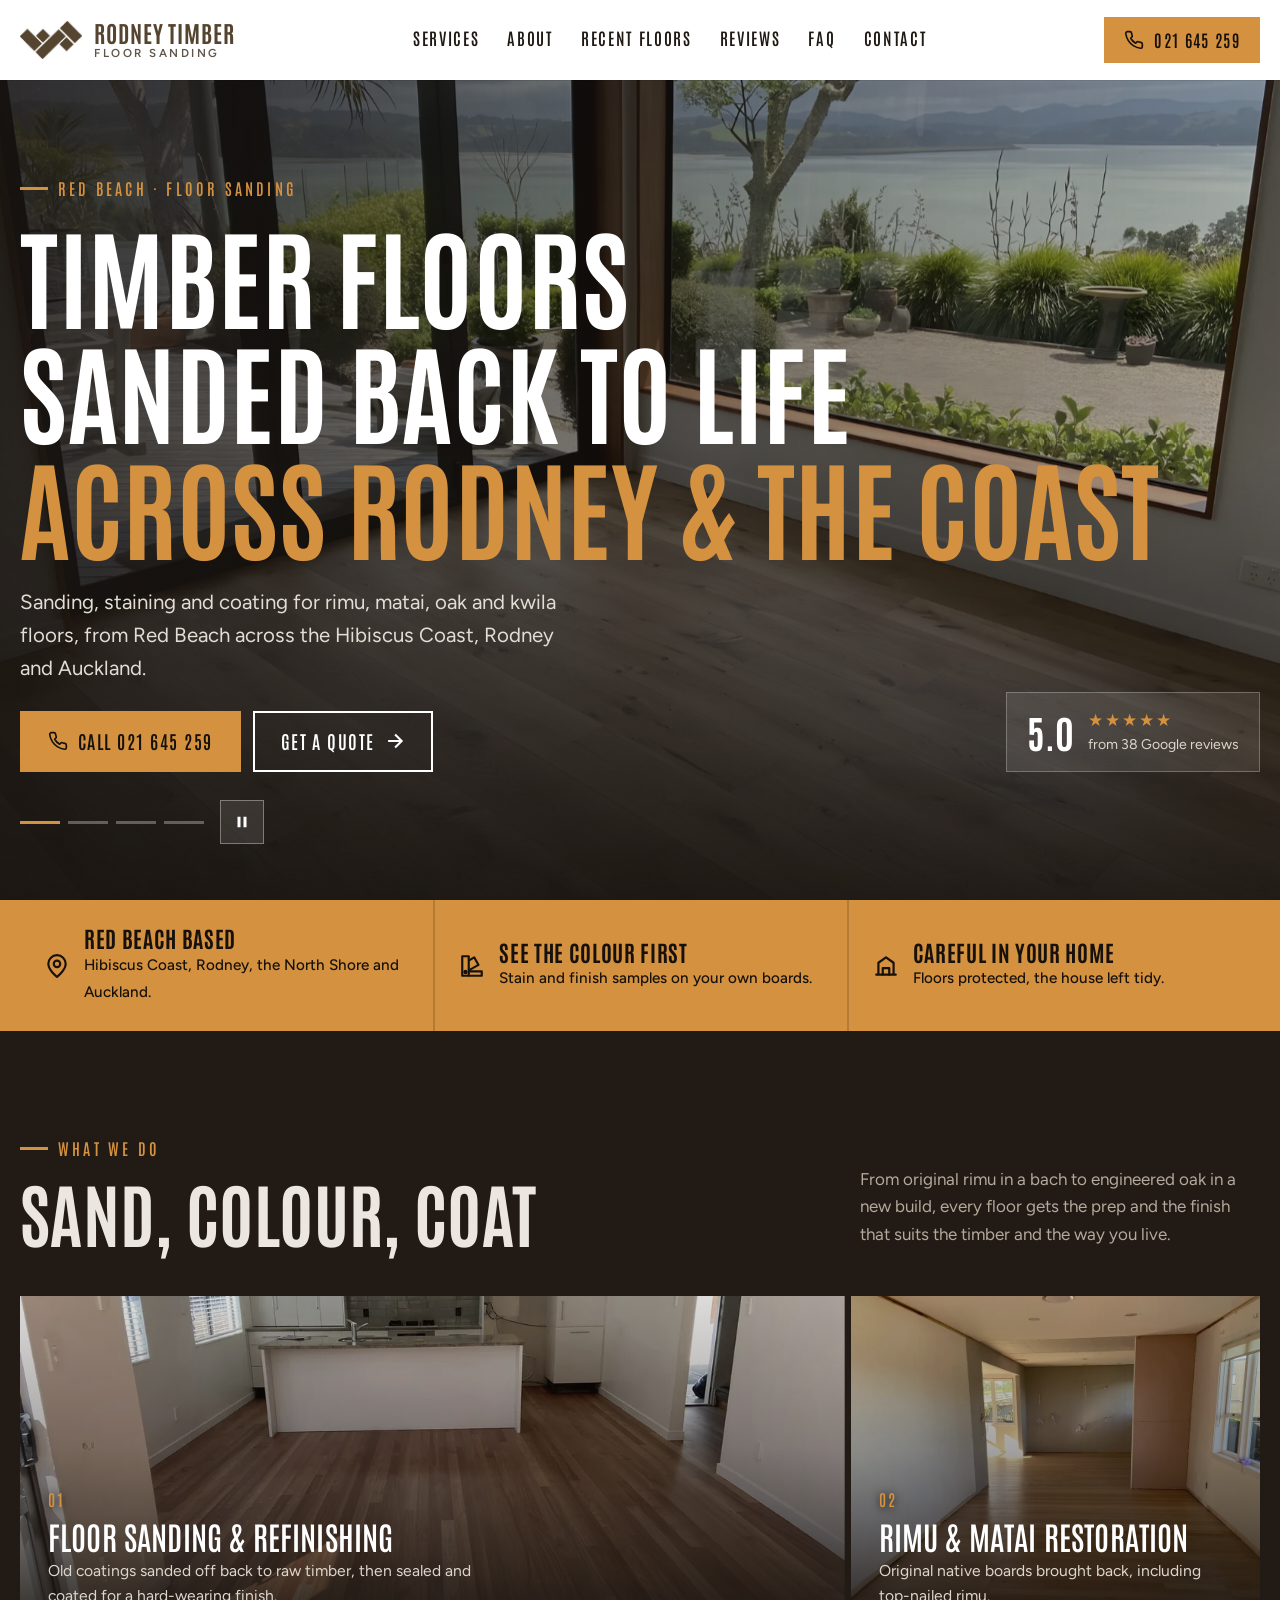
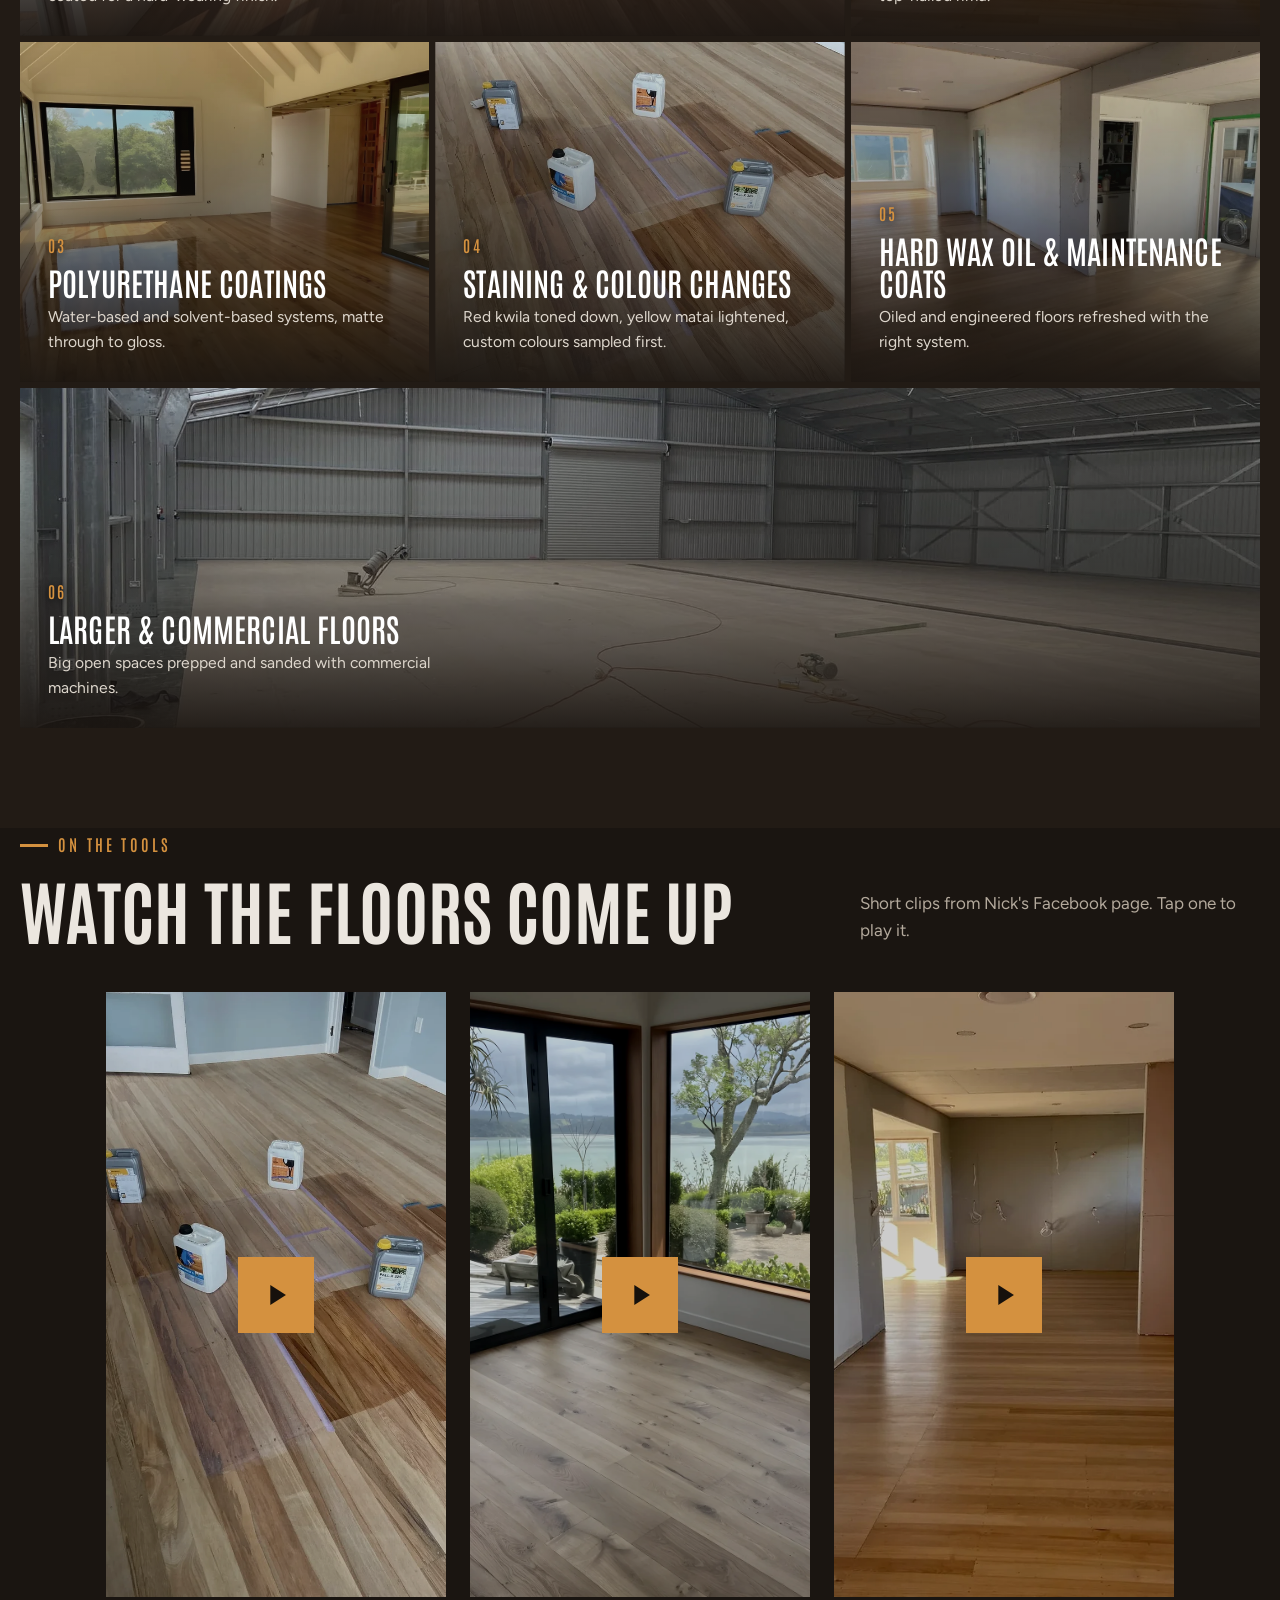
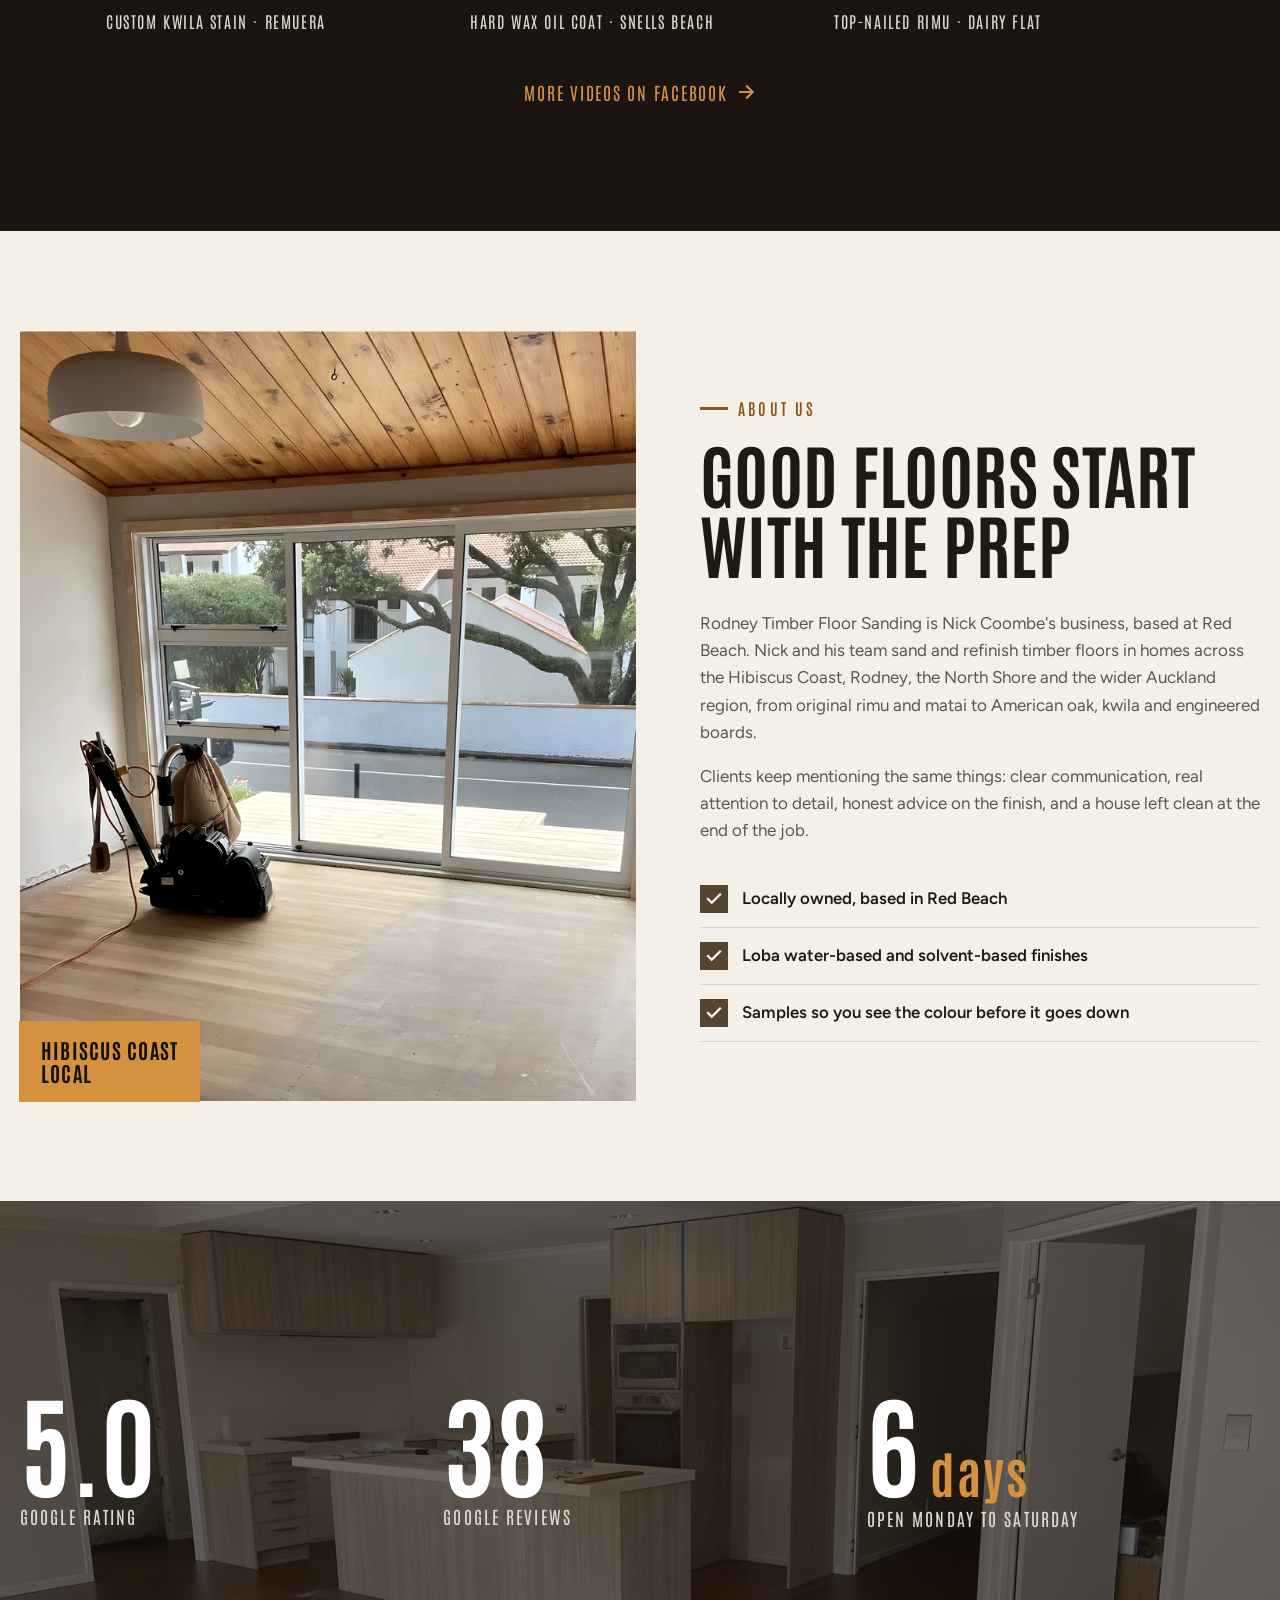
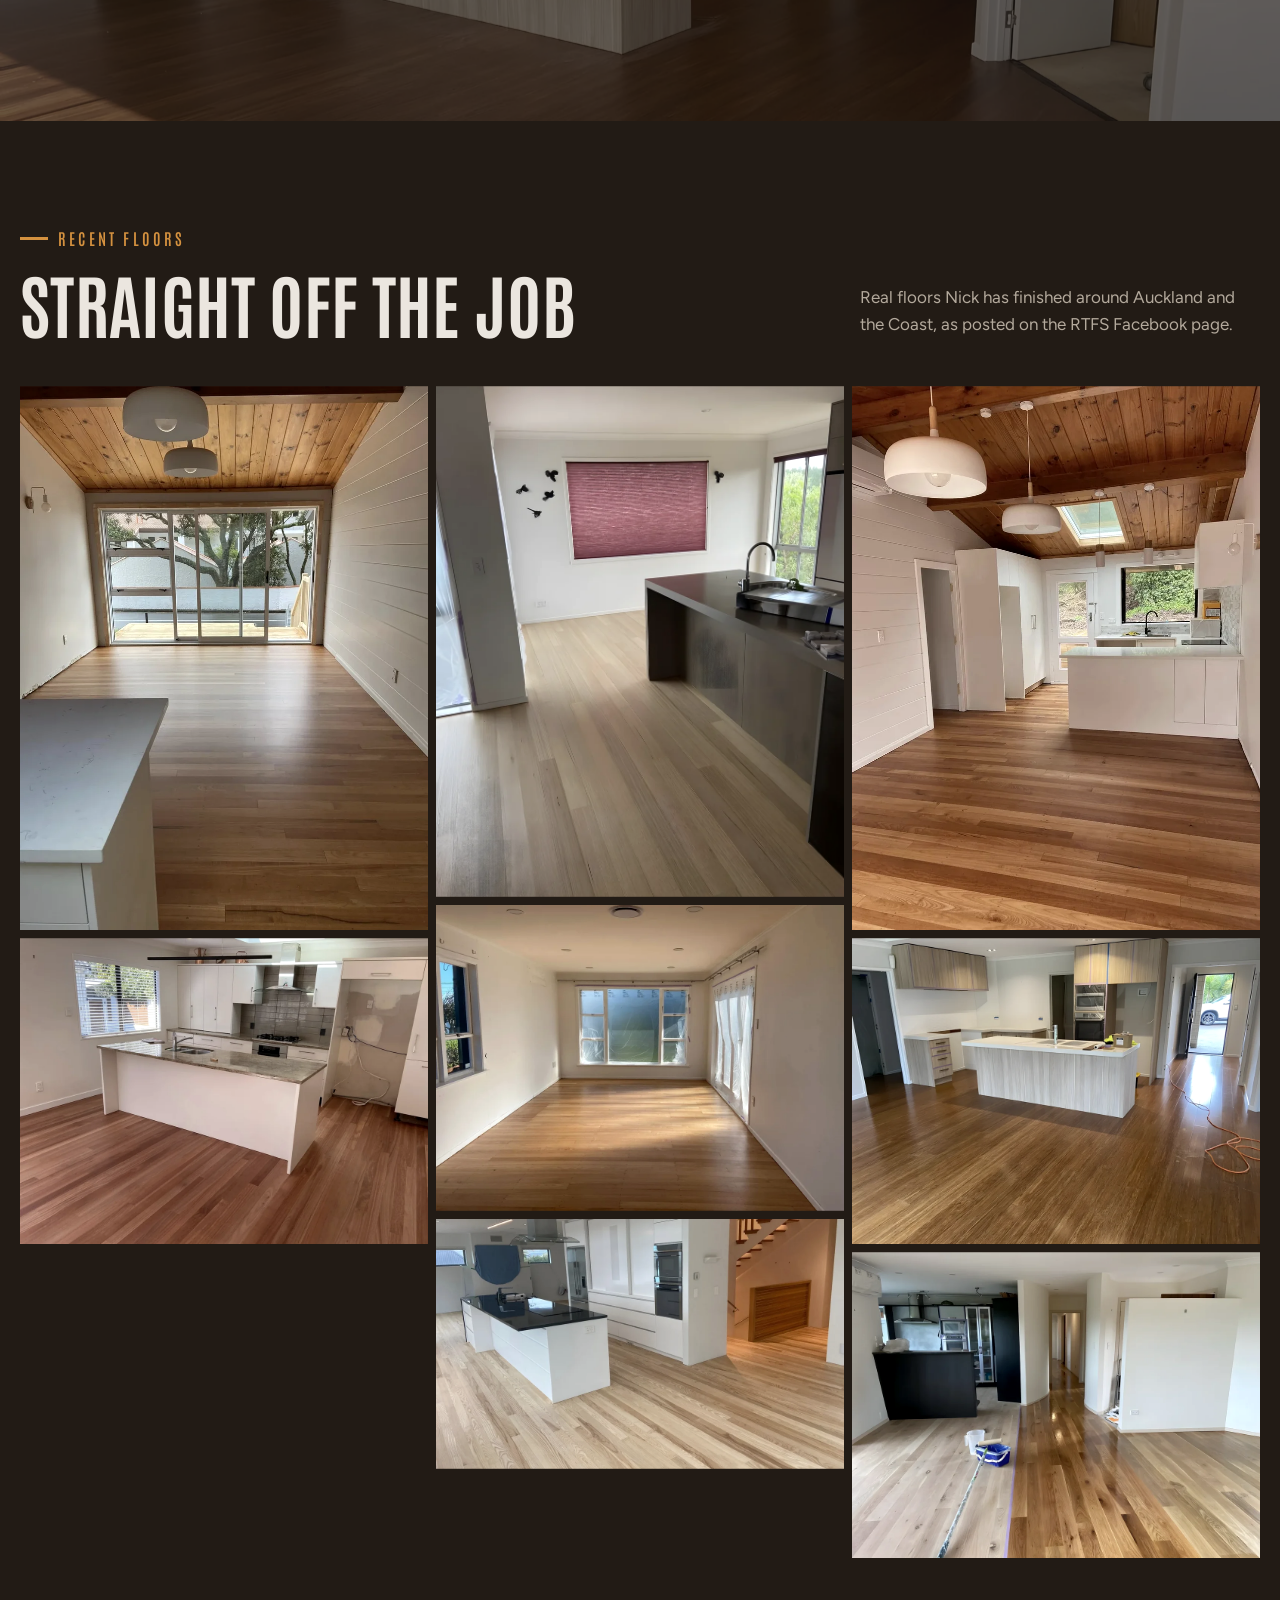
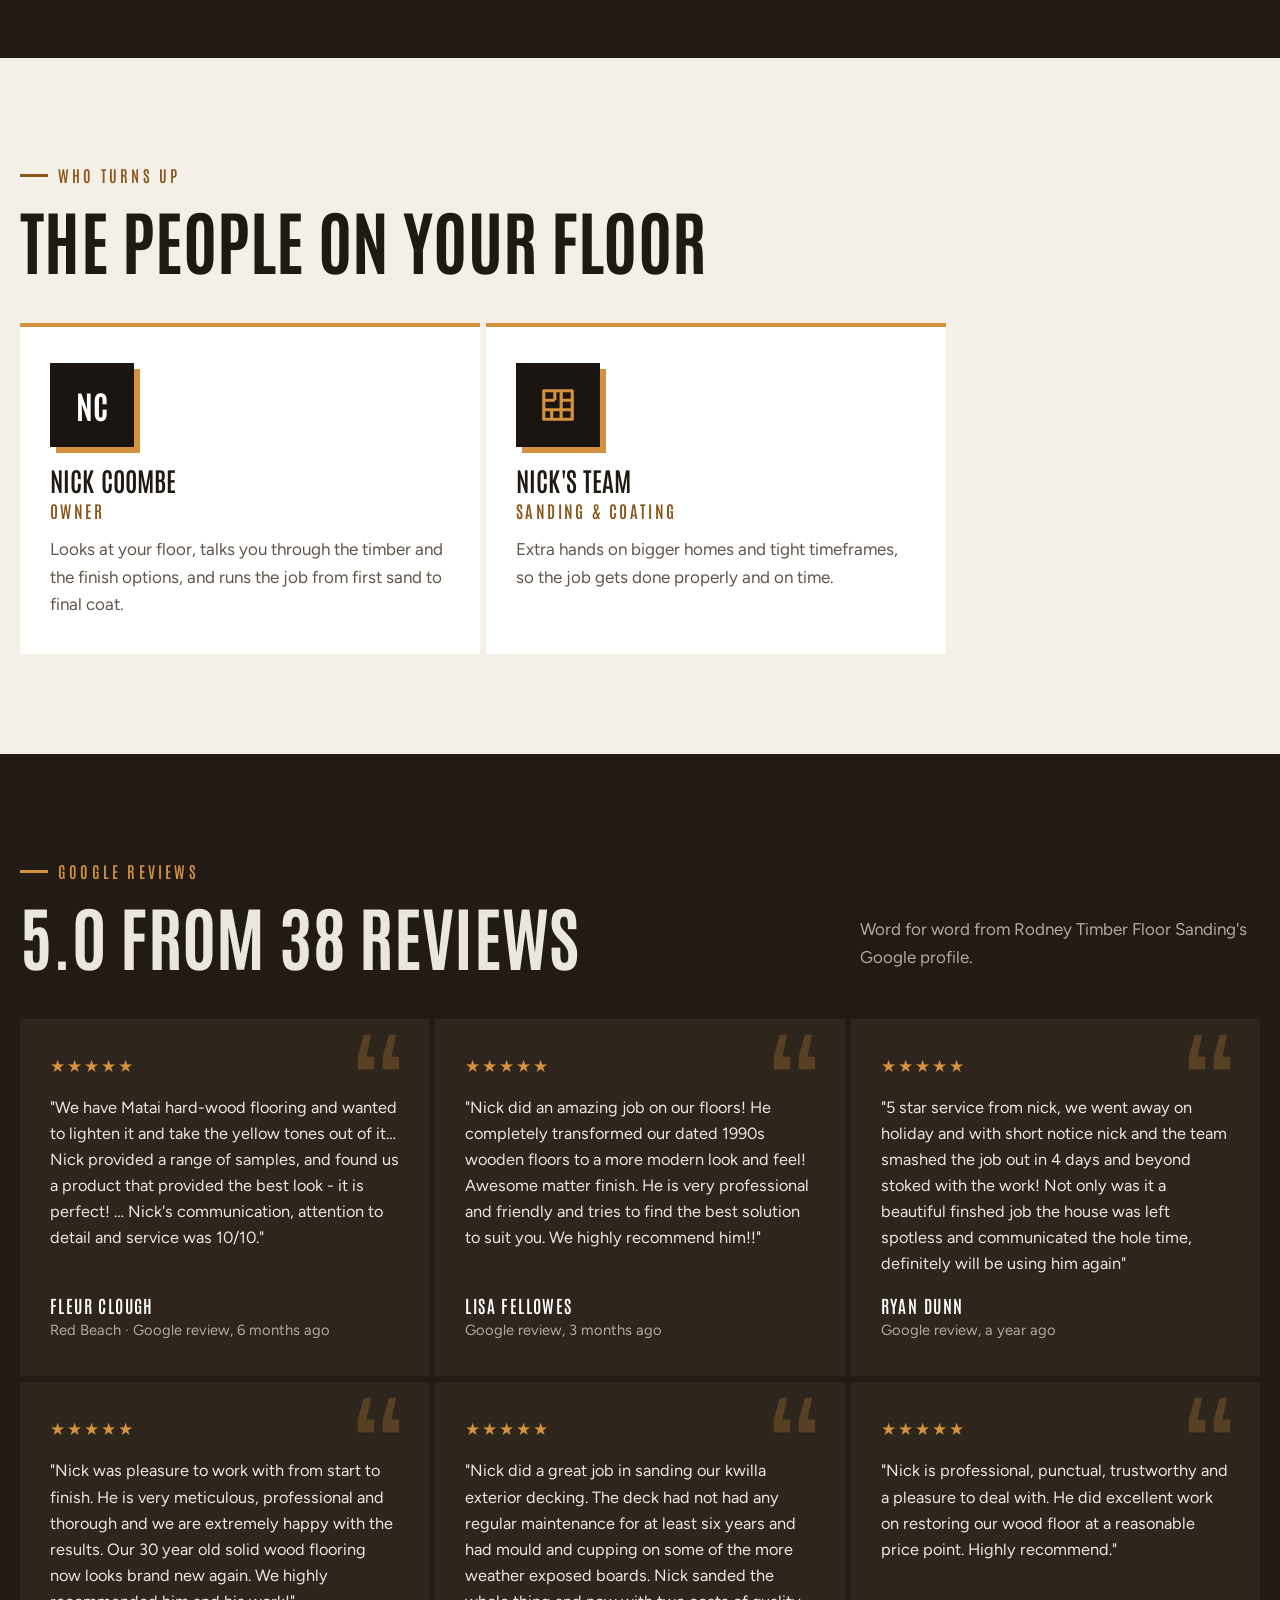
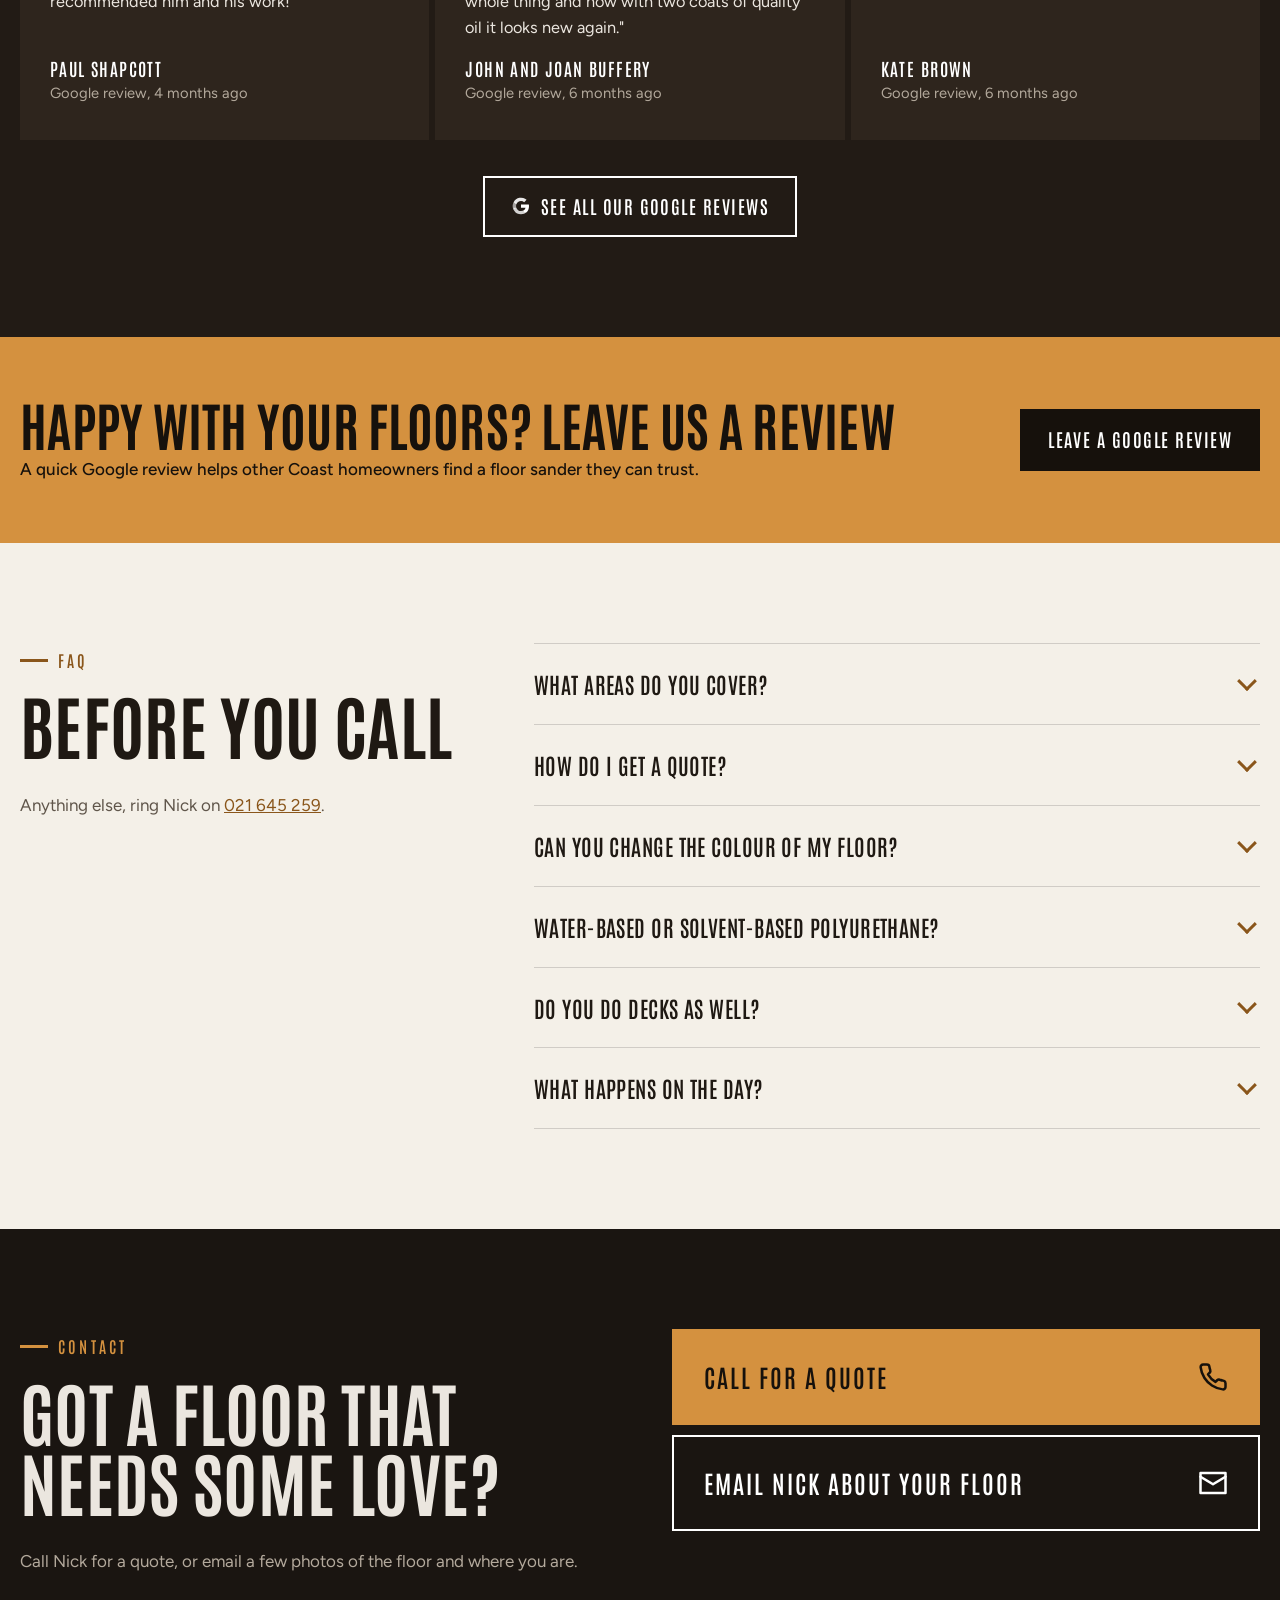
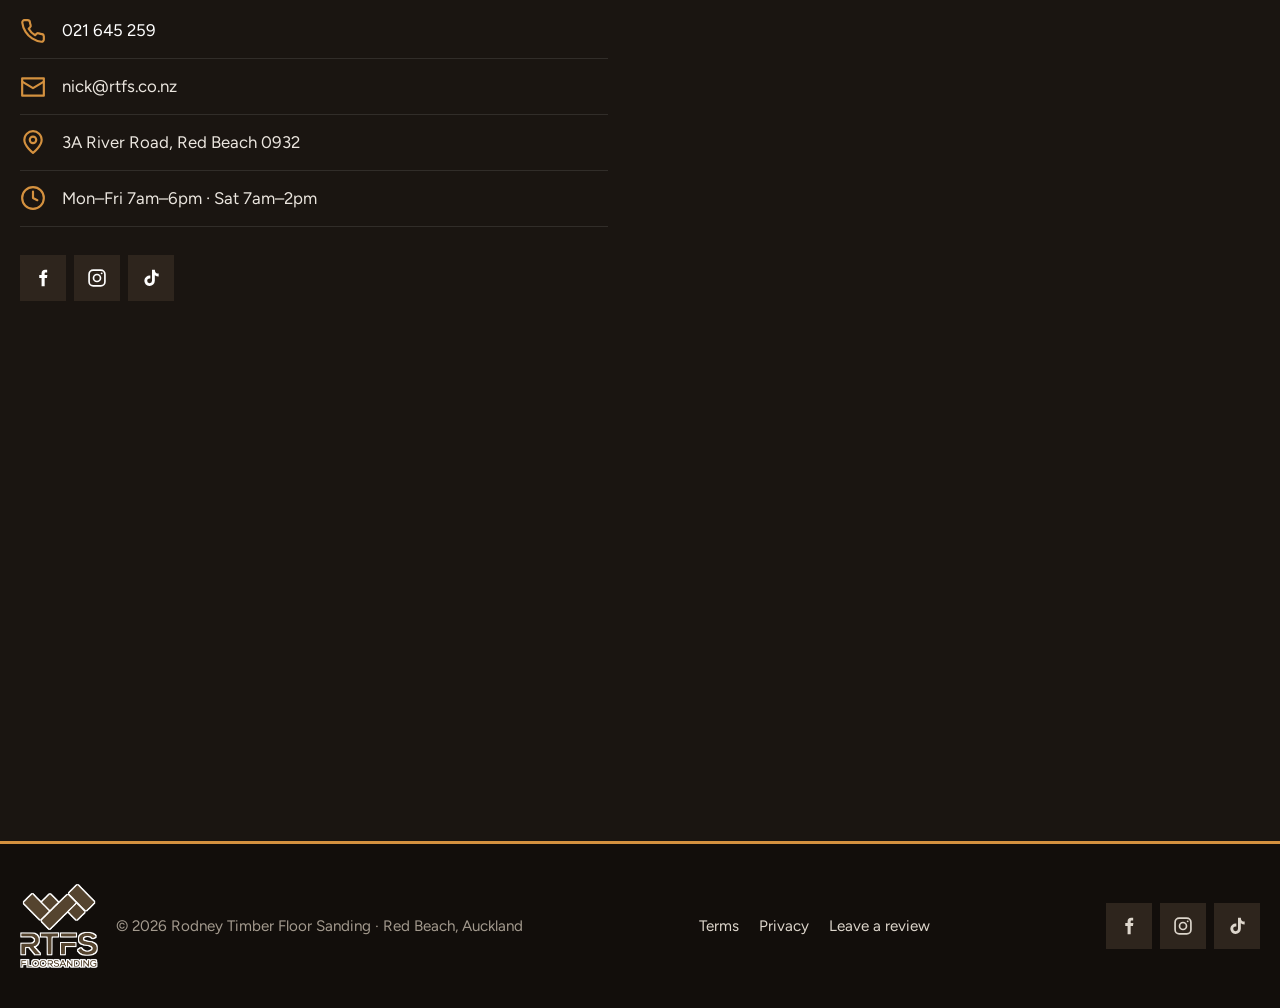
==== commit 24438e6f: "Point Google reviews links at the Maps listing Co-Authored-By: Claude Opus 5.5 <noreply@anthropic.co" ====
--- a/index.html
+++ b/index.html
@@ -92,7 +92,7 @@
           <a class="btn btn-ghost" href="#contact">Get a quote <svg class="icon" aria-hidden="true"><use href="#i-arrow"/></svg></a>
         </div>
       </div>
-      <a class="rating" href="https://search.google.com/local/reviews?placeid=ChIJbYMQaCUlDW0RPW9EjMAUj70" target="_blank" rel="noopener" aria-label="Rated 5.0 from 38 Google reviews, opens Google reviews">
+      <a class="rating" href="https://maps.google.com/?cid=13659159012057575229" target="_blank" rel="noopener" aria-label="Rated 5.0 from 38 Google reviews, opens Google reviews">
         <span class="num">5.0</span>
         <span><span class="stars" aria-hidden="true">★★★★★</span><small>from 38 Google reviews</small></span>
       </a>
@@ -243,7 +243,7 @@
       <article class="review reveal"><div class="stars" aria-label="5 out of 5 stars">★★★★★</div><p>"Nick did a great job in sanding our kwilla exterior decking. The deck had not had any regular maintenance for at least six years and had mould and cupping on some of the more weather exposed boards. Nick sanded the whole thing and now with two coats of quality oil it looks new again."</p><footer><strong>John and Joan Buffery</strong>Google review, 6 months ago</footer></article>
       <article class="review reveal"><div class="stars" aria-label="5 out of 5 stars">★★★★★</div><p>"Nick is professional, punctual, trustworthy and a pleasure to deal with. He did excellent work on restoring our wood floor at a reasonable price point. Highly recommend."</p><footer><strong>Kate Brown</strong>Google review, 6 months ago</footer></article>
     </div>
-    <div class="center reveal"><a class="btn btn-ghost" href="https://search.google.com/local/reviews?placeid=ChIJbYMQaCUlDW0RPW9EjMAUj70" target="_blank" rel="noopener"><svg class="icon" aria-hidden="true"><use href="#i-google"/></svg>See all our Google reviews</a></div>
+    <div class="center reveal"><a class="btn btn-ghost" href="https://maps.google.com/?cid=13659159012057575229" target="_blank" rel="noopener"><svg class="icon" aria-hidden="true"><use href="#i-google"/></svg>See all our Google reviews</a></div>
   </div>
 </section>
 
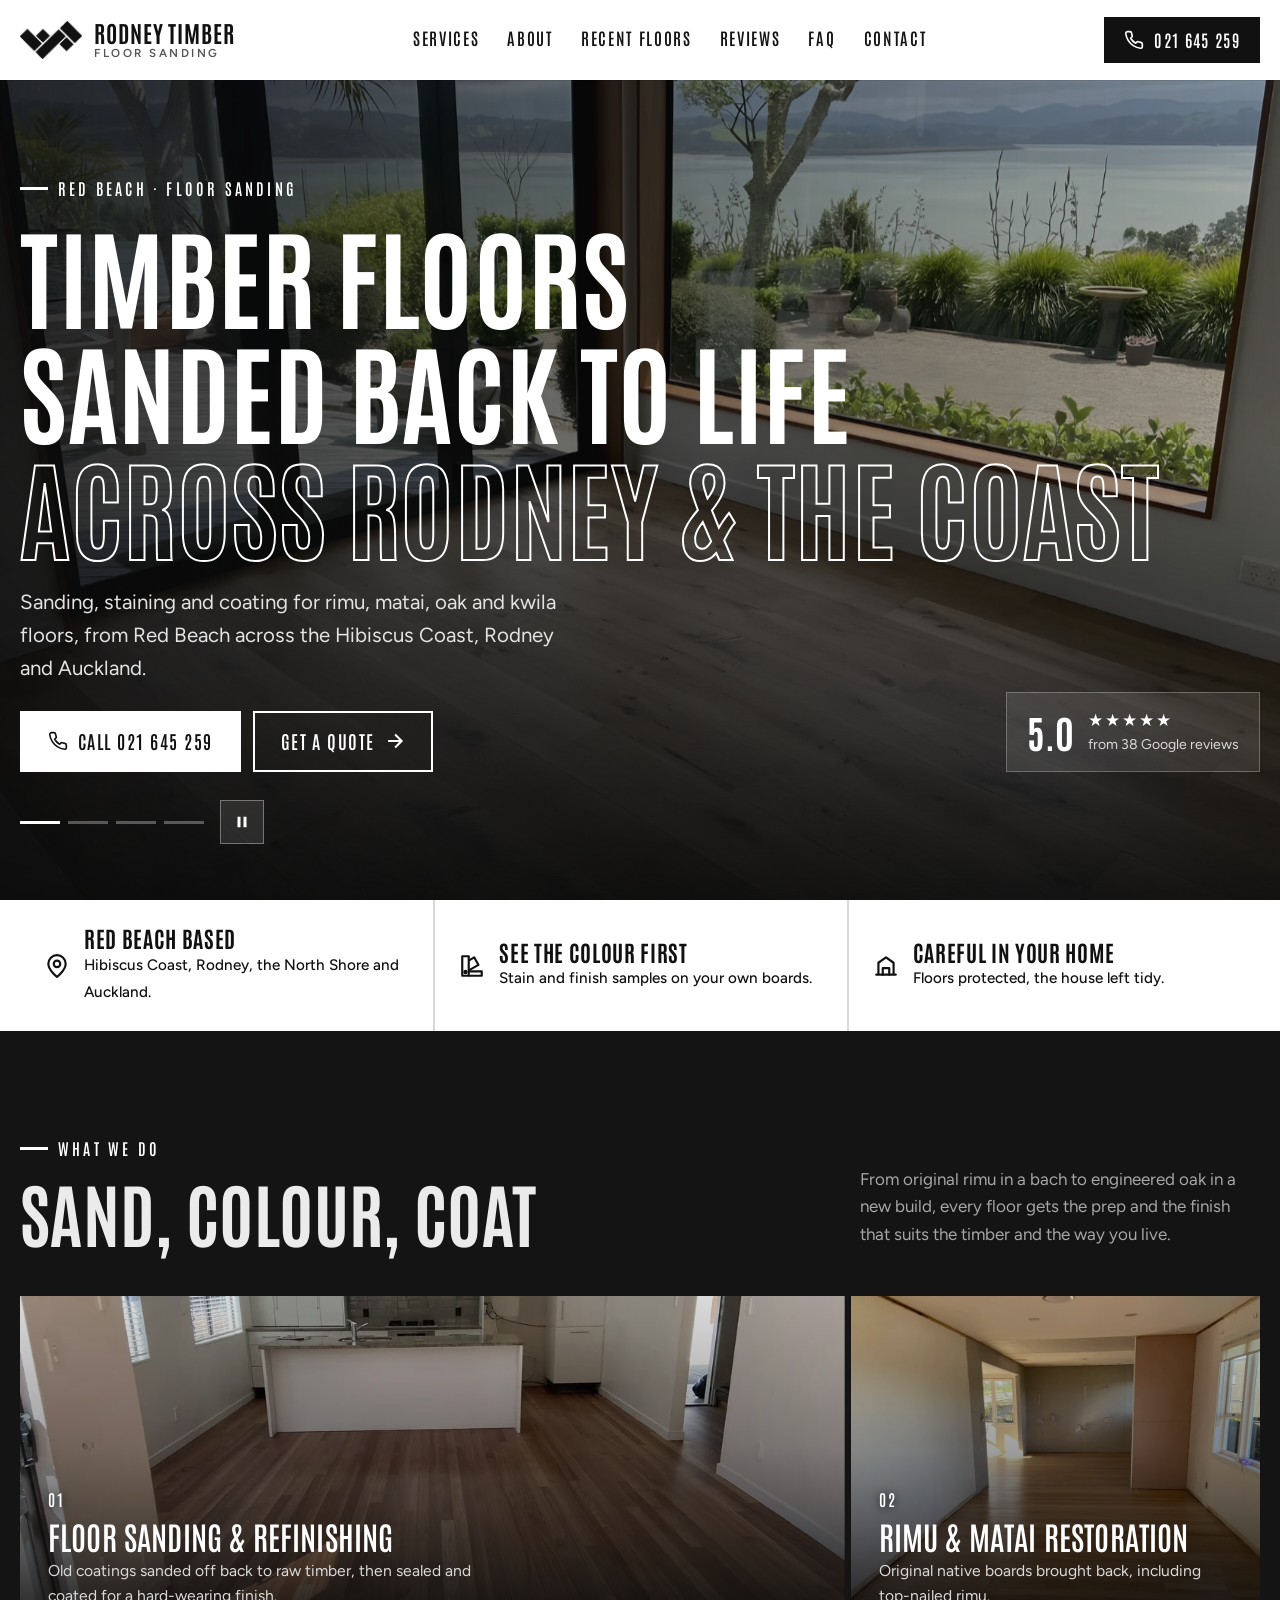
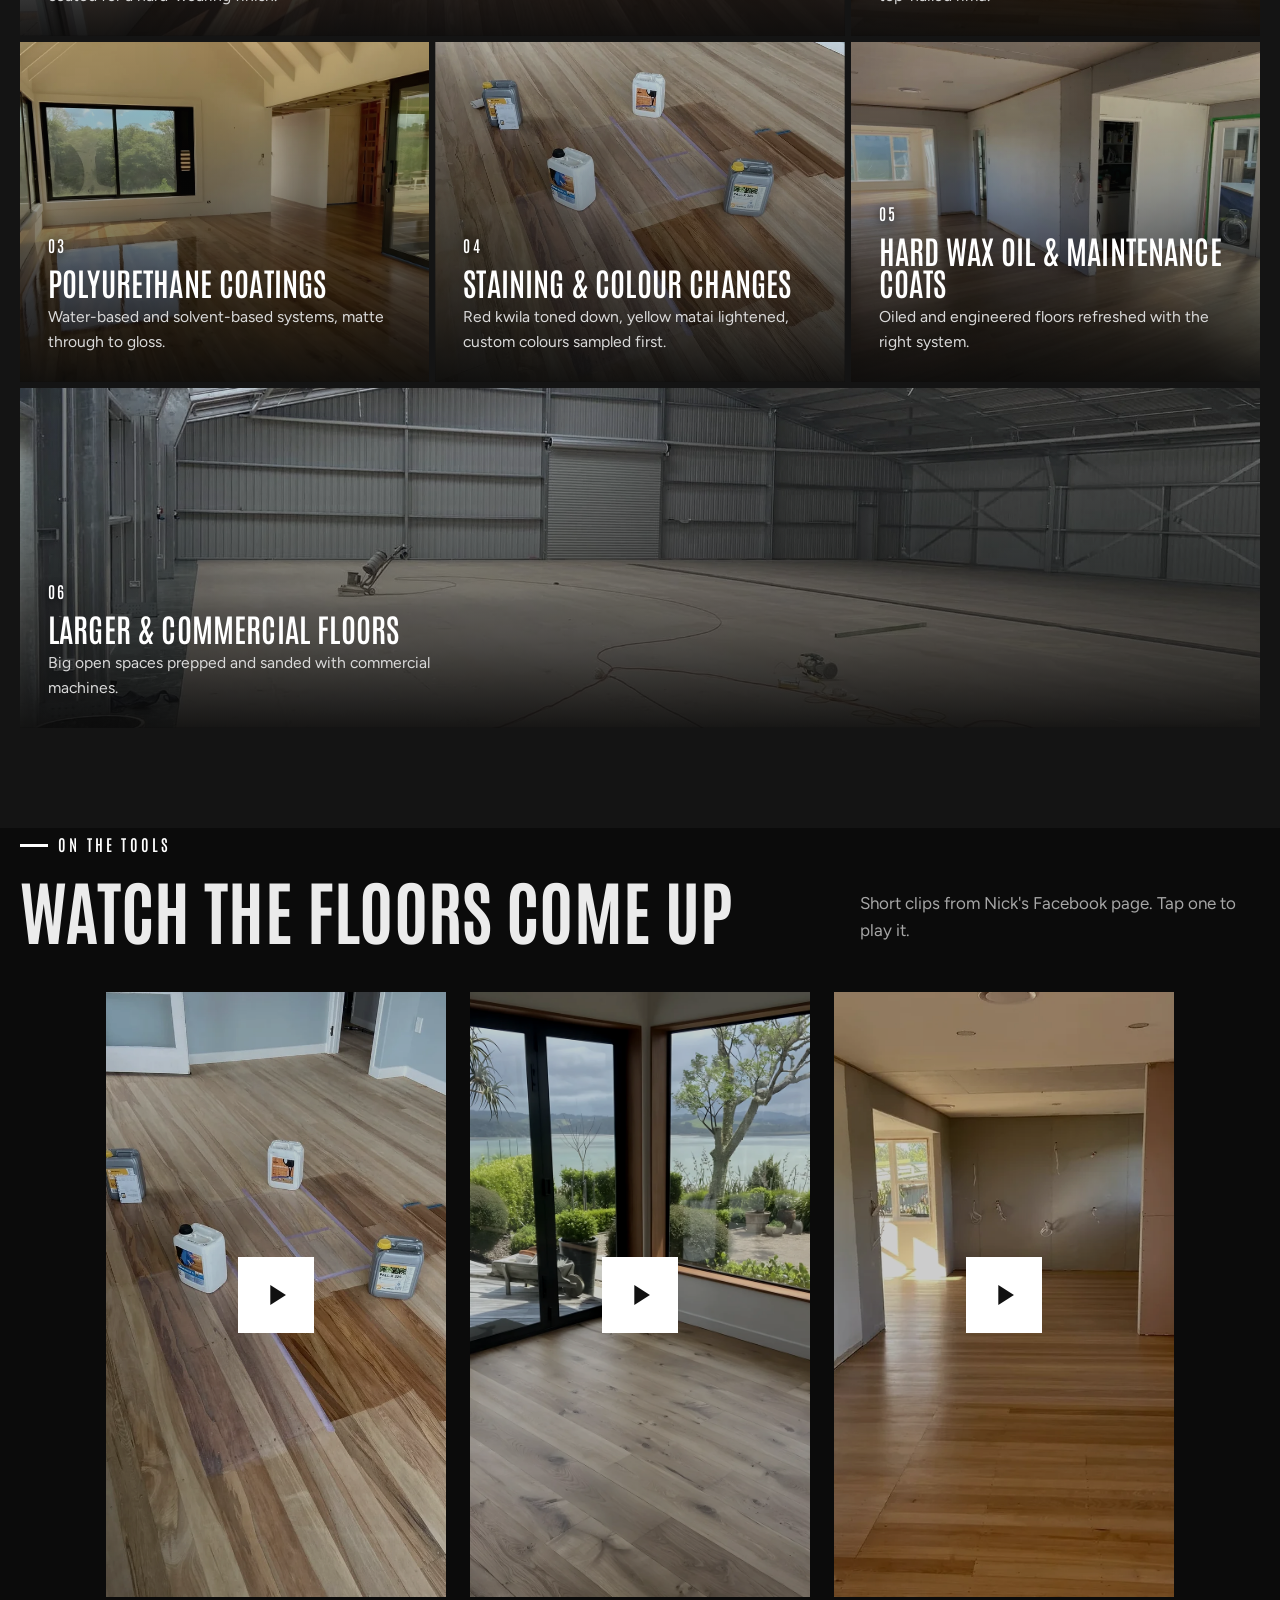
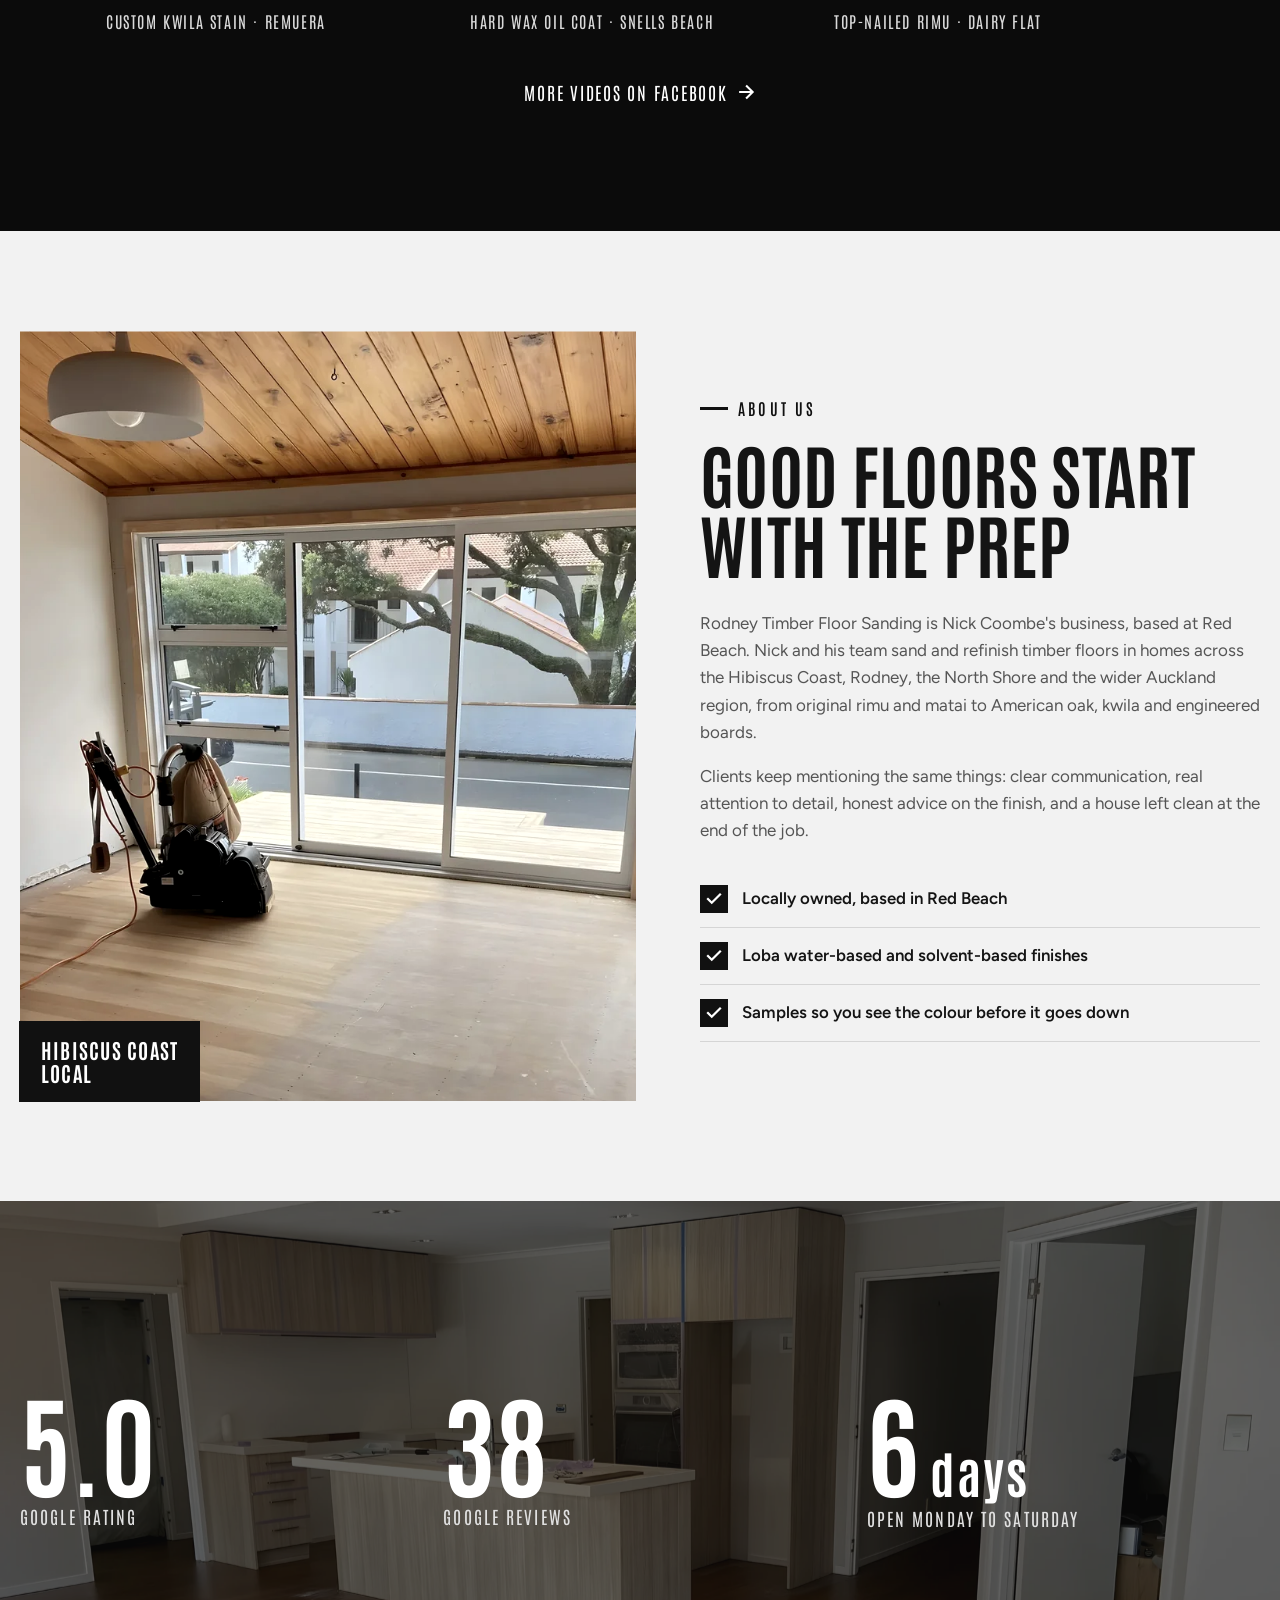
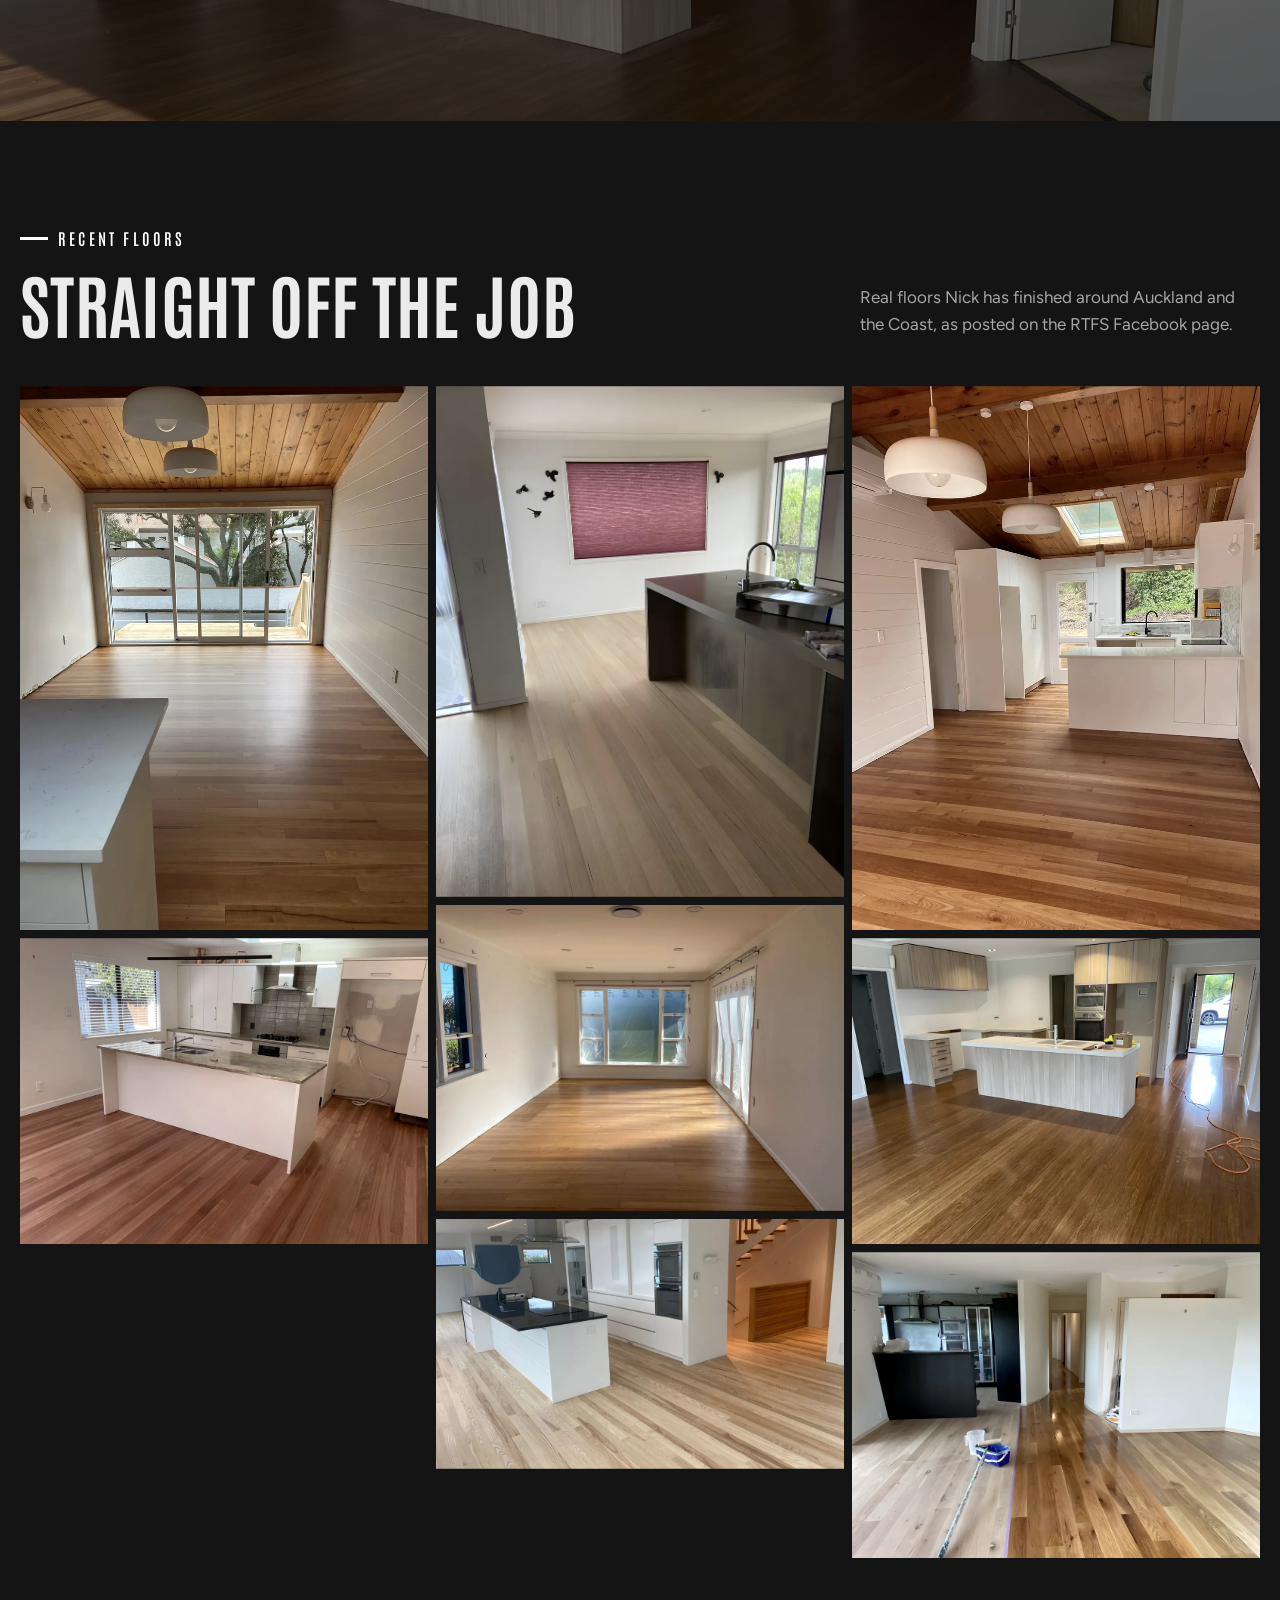
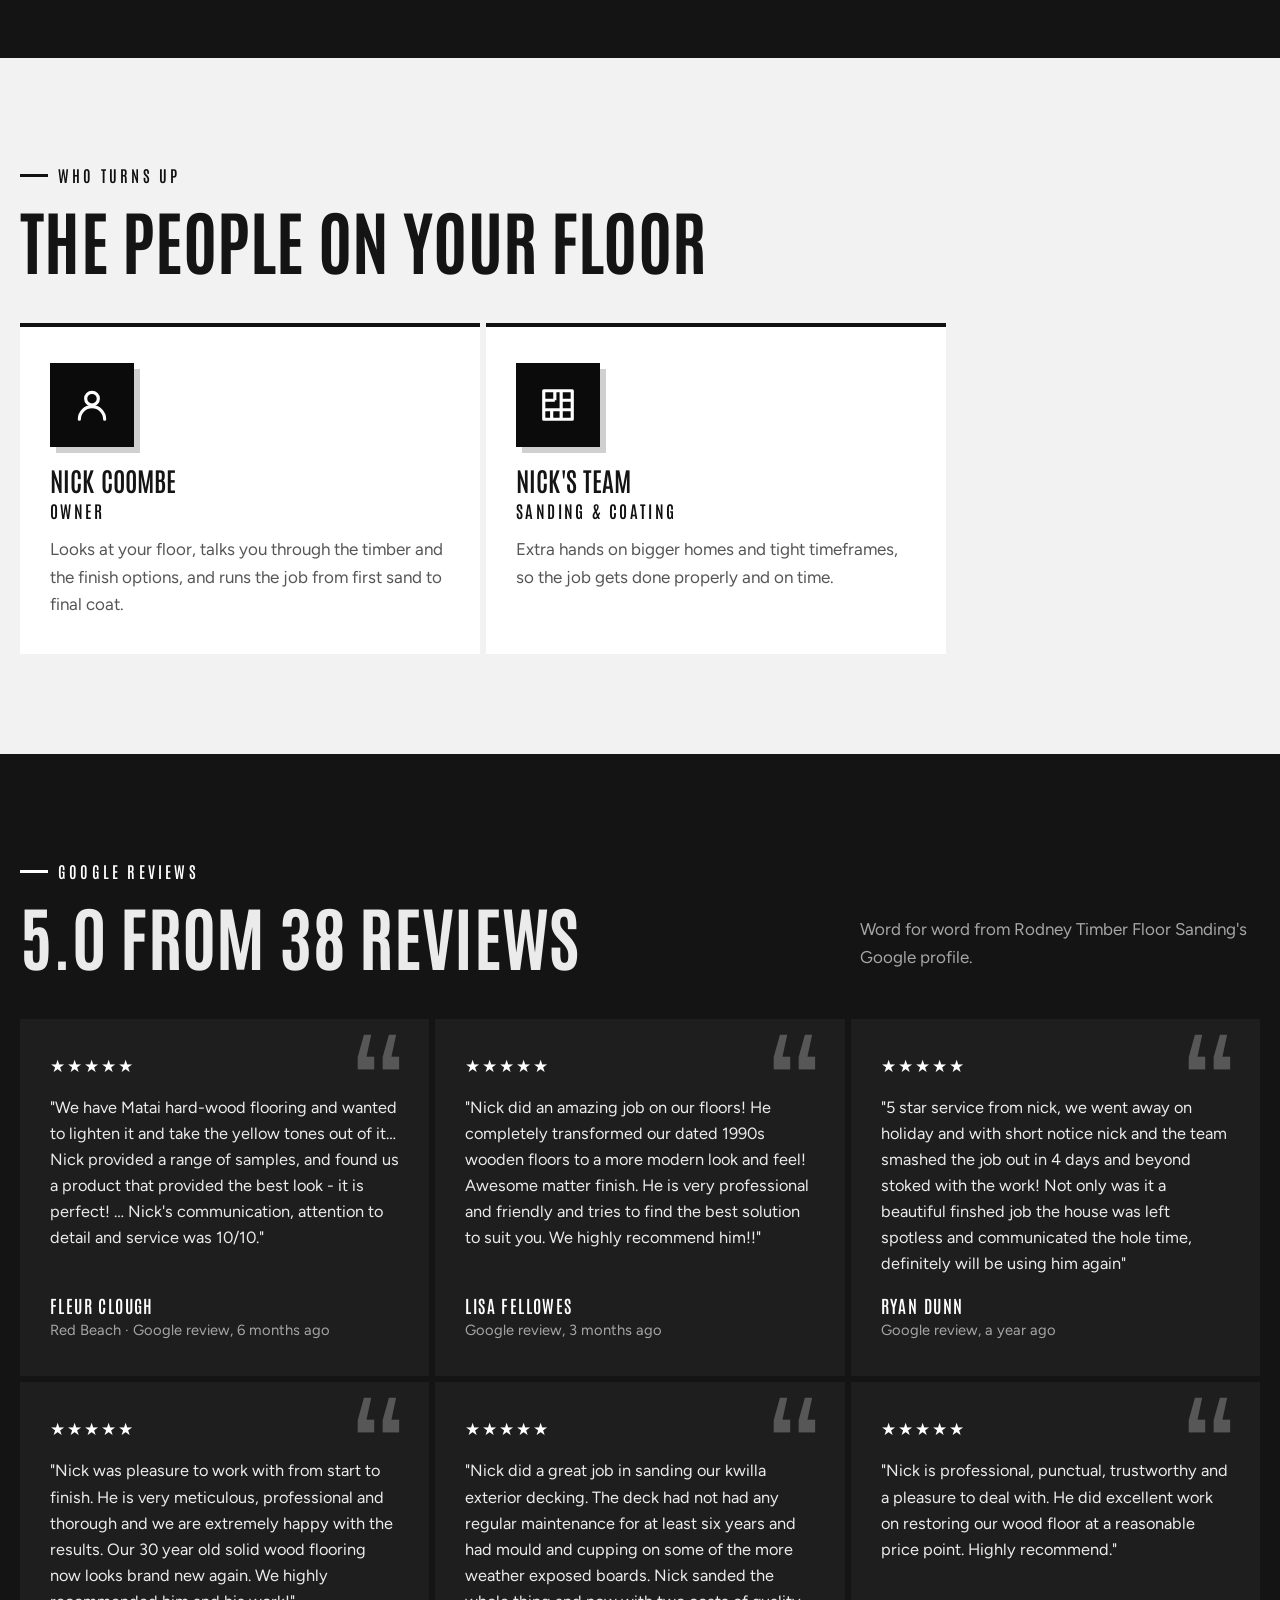
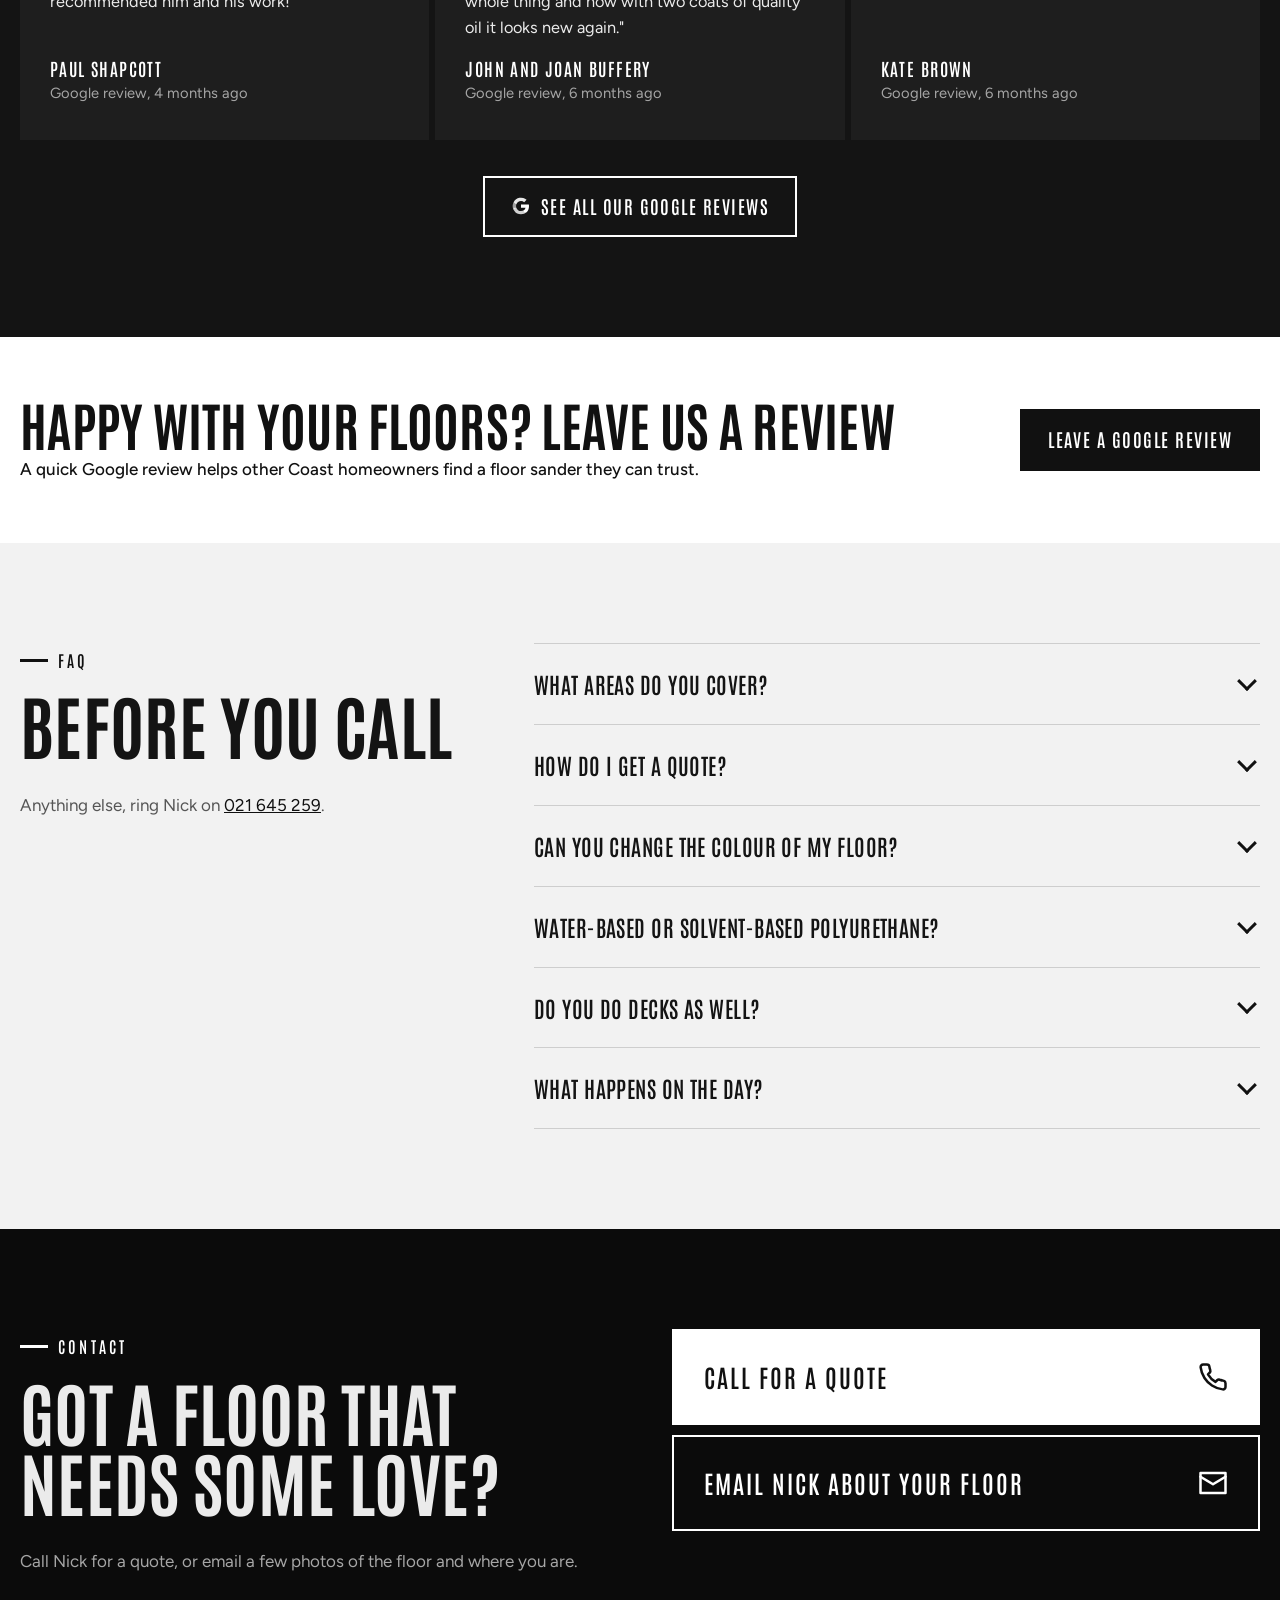
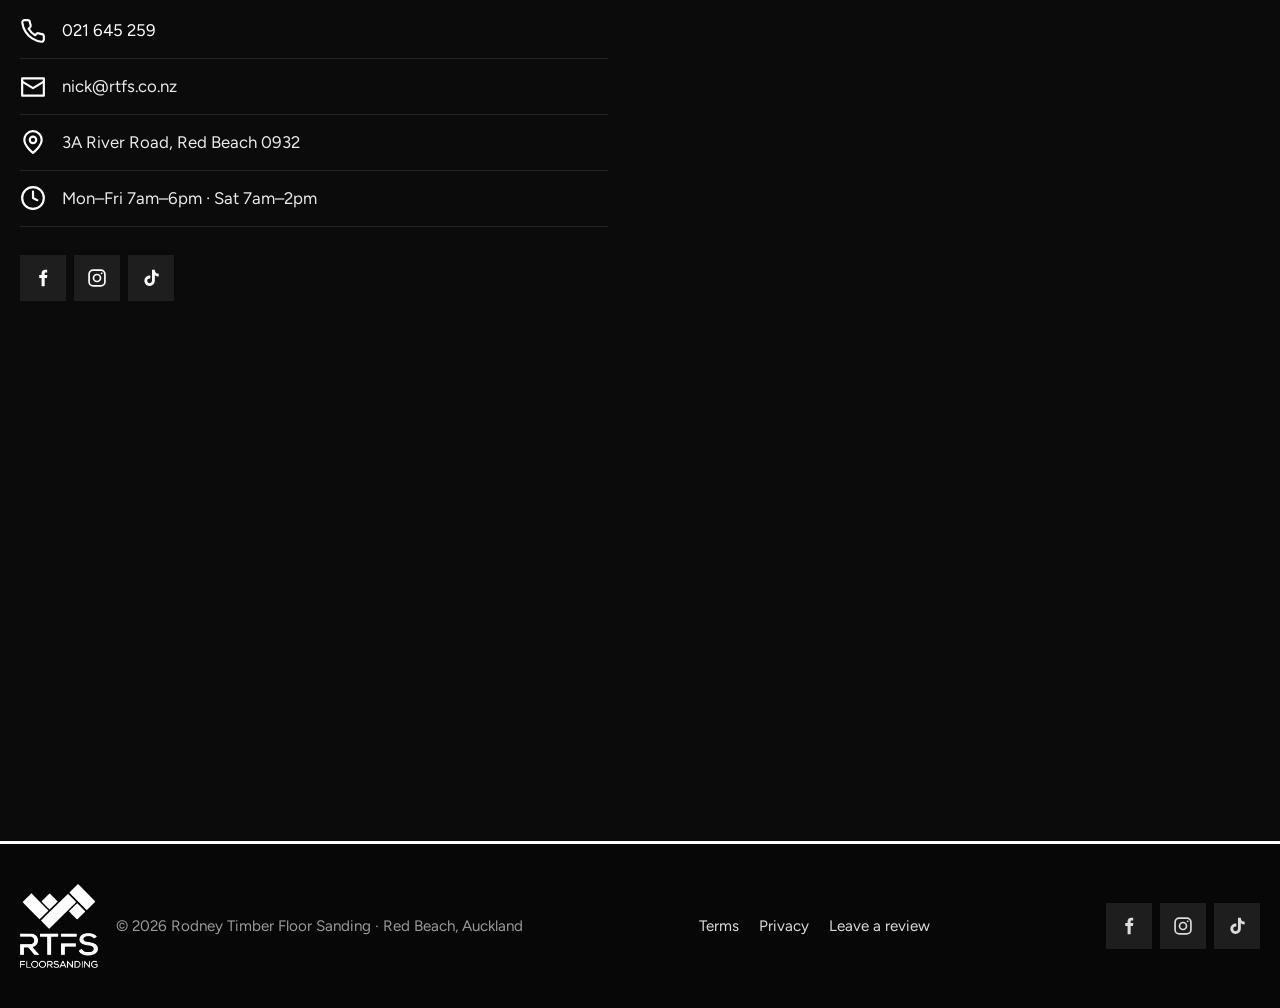
==== commit db78ffb6: "Black and white palette instead of the browns (Nick, 12 Oct) - Colours: the espresso browns and hone" ====
--- a/index.html
+++ b/index.html
@@ -31,6 +31,7 @@
   <symbol id="i-check" viewBox="0 0 24 24" fill="none" stroke="currentColor" stroke-width="3" stroke-linecap="square"><path d="M20 6 9 17l-5-5"/></symbol>
   <symbol id="i-arrow" viewBox="0 0 24 24" fill="none" stroke="currentColor" stroke-width="2.5" stroke-linecap="square"><path d="M5 12h14M13 5l7 7-7 7"/></symbol>
   <symbol id="i-boards" viewBox="0 0 24 24" fill="none" stroke="currentColor" stroke-width="2" stroke-linejoin="round"><path d="M3 3h18v18H3z"/><path d="M3 9h7M10 3v6M14 9h7M14 3v18M3 15h11M8 15v6M14 15h7"/></symbol>
+  <symbol id="i-user" viewBox="0 0 24 24" fill="none" stroke="currentColor" stroke-width="2" stroke-linecap="round" stroke-linejoin="round"><circle cx="12" cy="8" r="4"/><path d="M4 21c0-4.4 3.6-8 8-8s8 3.6 8 8"/></symbol>
   <symbol id="i-swatch" viewBox="0 0 24 24" fill="none" stroke="currentColor" stroke-width="2" stroke-linejoin="round"><rect x="3" y="3" width="6" height="18"/><path d="m9 7 5-3 4 7-9 5"/><path d="M9 17h12v4H9"/><circle cx="6" cy="17.5" r="1" fill="currentColor"/></symbol>
   <symbol id="i-sheet" viewBox="0 0 24 24" fill="none" stroke="currentColor" stroke-width="2" stroke-linejoin="round" stroke-linecap="round"><path d="M3 20h18M5 20V9l7-5 7 5v11"/><path d="M9 20v-6h6v6"/></symbol>
   <symbol id="i-play" viewBox="0 0 24 24" fill="currentColor"><path d="M8 5v14l11-7z"/></symbol>
@@ -222,7 +223,7 @@
       <div><span class="eyebrow reveal">Who turns up</span><h2 class="reveal">The people on your floor</h2></div>
     </div>
     <div class="team-grid">
-      <div class="team-card reveal"><div class="avatar">NC</div><h3>Nick Coombe</h3><p class="role">Owner</p><p>Looks at your floor, talks you through the timber and the finish options, and runs the job from first sand to final coat.</p></div>
+      <div class="team-card reveal"><div class="avatar" aria-hidden="true"><svg class="icon"><use href="#i-user"/></svg></div><h3>Nick Coombe</h3><p class="role">Owner</p><p>Looks at your floor, talks you through the timber and the finish options, and runs the job from first sand to final coat.</p></div>
       <div class="team-card reveal"><div class="avatar" aria-hidden="true"><svg class="icon"><use href="#i-boards"/></svg></div><h3>Nick's team</h3><p class="role">Sanding &amp; coating</p><p>Extra hands on bigger homes and tight timeframes, so the job gets done properly and on time.</p></div>
     </div>
   </div>
@@ -307,7 +308,7 @@
 <footer class="footer">
   <div class="wrap">
     <div class="foot-brand">
-      <img src="img/logo-full-halo.png" alt="RTFS Floorsanding logo" width="1140" height="1227" loading="lazy">
+      <img src="img/logo-full-white.png" alt="RTFS Floorsanding logo" width="1105" height="1192" loading="lazy">
       <span>© <span id="year">2026</span> Rodney Timber Floor Sanding · Red Beach, Auckland</span>
     </div>
     <div class="footer-links">
--- a/style.css
+++ b/style.css
@@ -1,22 +1,22 @@
-/* Rodney Timber Floor Sanding: image-led, espresso + honey timber, Antonio + Figtree */
+/* Rodney Timber Floor Sanding: image-led, black and white (Nick, 12 Oct 2026: black instead of the browns), Antonio + Figtree */
 :root{
-  --accent:#d4913f;        /* honey timber, the one accent */
-  --accent-ink:#8a561b;    /* accent for text on light bands */
-  --brand:#55442f;         /* RTFS logo brown */
-  --char:#1a1511;
-  --char-2:#221b15;
-  --char-3:#2e251d;
-  --cream:#f4f0e8;
-  --ink:#1f1913;
-  --muted:#b3a99c;
-  --muted-dark:#5f554a;
+  --accent:#ffffff;        /* white, the one accent on black */
+  --accent-ink:#111111;    /* accent for text on light bands */
+  --brand:#111111;         /* RTFS logo, in black */
+  --char:#0b0b0b;
+  --char-2:#141414;
+  --char-3:#1e1e1e;
+  --cream:#f2f2f2;
+  --ink:#141414;
+  --muted:#a6a6a6;
+  --muted-dark:#555555;
   --line:rgba(255,255,255,.1);
   --display:'Antonio', 'Arial Narrow', sans-serif;
   --body:'Figtree', Arial, sans-serif;
 }
 *,*::before,*::after{box-sizing:border-box}
 html{scroll-behavior:smooth;scroll-padding-top:76px}
-body{margin:0;font-family:var(--body);font-size:17px;line-height:1.6;color:#ebe6df;background:var(--char);overflow-x:hidden}
+body{margin:0;font-family:var(--body);font-size:17px;line-height:1.6;color:#ebebeb;background:var(--char);overflow-x:hidden}
 img{max-width:100%;height:auto;display:block;image-orientation:from-image}
 a{color:var(--accent)}
 h1,h2,h3{font-family:var(--display);text-transform:uppercase;line-height:1;margin:0 0 .45em;font-weight:700;letter-spacing:.005em}
@@ -41,12 +41,15 @@
 .section-head h2{margin:0;max-width:760px}
 .section-head p{max-width:400px;margin:0}
 .btn{display:inline-flex;align-items:center;justify-content:center;gap:10px;min-height:52px;padding:14px 26px;font-family:var(--display);font-size:1.15rem;font-weight:600;letter-spacing:.08em;text-transform:uppercase;text-decoration:none;border:2px solid transparent;transition:background .2s,color .2s,border-color .2s,transform .2s;cursor:pointer}
-.btn-primary{background:var(--accent);color:#16110c}
-.btn-primary:hover{background:#fff;transform:translateY(-2px)}
+.btn-primary{background:var(--accent);color:#111}
+.btn-primary:hover{background:#d9d9d9;transform:translateY(-2px)}
+.nav .btn-primary,.band-light .btn-primary{background:#111;color:#fff}
+.nav .btn-primary:hover,.band-light .btn-primary:hover{background:#333}
 .btn-ghost{border-color:#fff;color:#fff}
 .btn-ghost:hover{background:#fff;color:#111}
 .btn svg{width:20px;height:20px;flex:none}
 :focus-visible{outline:3px solid var(--accent);outline-offset:3px}
+.nav :focus-visible,.band-light :focus-visible,.trust :focus-visible,.review-banner :focus-visible{outline-color:#111}
 .icon{width:26px;height:26px;flex:none}
 .center{margin-top:36px;text-align:center}
 .text-link{display:inline-flex;align-items:center;gap:8px;font-family:var(--display);font-size:1.1rem;letter-spacing:.1em;text-transform:uppercase;text-decoration:none;min-height:44px}
@@ -62,7 +65,7 @@
 .logo small{display:block;font-family:var(--body);font-weight:600;font-size:.72rem;letter-spacing:.22em;color:var(--muted-dark);margin-top:4px}
 .nav-links{display:flex;gap:28px;list-style:none;margin:0;padding:0}
 .nav-links a{color:var(--ink);text-decoration:none;font-family:var(--display);font-weight:600;font-size:1.05rem;letter-spacing:.1em;text-transform:uppercase;position:relative;padding:4px 0}
-.nav-links a::after{content:"";position:absolute;left:0;bottom:0;height:2px;width:0;background:var(--accent);transition:width .25s}
+.nav-links a::after{content:"";position:absolute;left:0;bottom:0;height:2px;width:0;background:var(--accent-ink);transition:width .25s}
 .nav-links a:hover::after{width:100%}
 .nav-right{display:flex;align-items:center;gap:8px}
 .nav-call{min-height:46px;padding:8px 18px;font-size:1.05rem}
@@ -70,7 +73,7 @@
 .burger{display:none;background:none;border:0;color:var(--ink);width:46px;height:46px;padding:10px;cursor:pointer}
 @media (max-width:1060px){
   .burger{display:block}
-  .nav-links{display:none;position:absolute;top:100%;left:0;right:0;flex-direction:column;gap:0;background:#fff;padding:8px 20px 24px;border-top:3px solid var(--accent);box-shadow:0 14px 30px rgba(0,0,0,.18)}
+  .nav-links{display:none;position:absolute;top:100%;left:0;right:0;flex-direction:column;gap:0;background:#fff;padding:8px 20px 24px;border-top:3px solid var(--accent-ink);box-shadow:0 14px 30px rgba(0,0,0,.18)}
   .nav-links.open{display:flex}
   .nav-links a{display:block;padding:14px 0;border-bottom:1px solid rgba(0,0,0,.08)}
 }
@@ -83,18 +86,19 @@
 .hero-slides img.active{opacity:1;animation:kenburns 8s ease-out forwards}
 .hero.paused .hero-slides img.active{animation-play-state:paused}
 @keyframes kenburns{from{transform:scale(1.02) translate(0,0)}to{transform:scale(1.13) translate(-1.5%,-1%)}}
-.hero::after{content:"";position:absolute;inset:0;background:linear-gradient(90deg,rgba(26,21,17,.86) 0%,rgba(26,21,17,.55) 55%,rgba(26,21,17,.32)),linear-gradient(0deg,rgba(26,21,17,.9),transparent 50%)}
+.hero::after{content:"";position:absolute;inset:0;background:linear-gradient(90deg,rgba(11,11,11,.86) 0%,rgba(11,11,11,.55) 55%,rgba(11,11,11,.32)),linear-gradient(0deg,rgba(11,11,11,.9),transparent 50%)}
 .hero .wrap{position:relative;z-index:2;width:100%}
 .hero h1{font-size:clamp(2.9rem,8.6vw,7.4rem);margin-bottom:22px}
 .hero h1 .line{display:block;overflow:hidden;padding-bottom:.05em}
 .hero h1 .line span{display:block}
-.hero h1 .hl{color:var(--accent)}
+.hero h1 .hl{color:#fff}
+@media (min-width:700px){@supports (-webkit-text-stroke:2px #fff){.hero h1 .hl{color:transparent;-webkit-text-stroke:2px #fff}}}
 .js .hero h1 .line span{transform:translateY(105%);animation:lineUp .9s cubic-bezier(.2,.8,.2,1) forwards}
 .js .hero h1 .line:nth-child(2) span{animation-delay:.15s}
 .js .hero h1 .line:nth-child(3) span{animation-delay:.3s}
 @keyframes lineUp{to{transform:translateY(0)}}
 .hero-bottom{display:flex;justify-content:space-between;align-items:flex-end;gap:30px;flex-wrap:wrap}
-.hero p.lead{font-size:clamp(1.05rem,2vw,1.28rem);color:#e2ddd5;max-width:560px;margin:0}
+.hero p.lead{font-size:clamp(1.05rem,2vw,1.28rem);color:#e3e3e3;max-width:560px;margin:0}
 .hero-ctas{display:flex;flex-wrap:wrap;gap:12px;margin:26px 0 0}
 .js .hero-fade{opacity:0;animation:fadeIn .8s ease .6s forwards}
 @keyframes fadeIn{to{opacity:1}}
@@ -102,7 +106,7 @@
 .rating:hover{background:rgba(255,255,255,.18)}
 .rating .num{font-family:var(--display);font-size:2.4rem;font-weight:700;line-height:1}
 .stars{color:var(--accent);letter-spacing:2px}
-.rating small{display:block;color:#ddd6cc;font-size:.88rem}
+.rating small{display:block;color:#d9d9d9;font-size:.88rem}
 .hero-controls{display:flex;align-items:center;gap:16px;margin-top:28px}
 .slide-dots{display:flex;gap:8px}
 .slide-dots span{width:40px;height:3px;background:rgba(255,255,255,.3);position:relative;overflow:hidden}
@@ -117,7 +121,7 @@
 .slide-toggle[aria-pressed="true"] .i-pause{display:none}
 
 /* ---------- TRUST STRIP ---------- */
-.trust{padding:0;background:var(--accent);color:#16110c}
+.trust{padding:0;background:#fff;color:#111}
 .trust-grid{display:grid;grid-template-columns:repeat(3,1fr)}
 .trust-item{display:flex;gap:14px;align-items:center;padding:26px 24px}
 .trust-item+.trust-item{border-left:2px solid rgba(0,0,0,.15)}
@@ -131,12 +135,12 @@
 .tile.wide{grid-column:span 2}
 .tile.full{grid-column:1/-1}
 .tile img{position:absolute;inset:0;width:100%;height:100%;object-fit:cover;filter:saturate(.85) contrast(1.06);transition:transform .8s cubic-bezier(.2,.8,.2,1)}
-.tile::after{content:"";position:absolute;inset:0;background:linear-gradient(0deg,rgba(26,21,17,.94) 0%,rgba(26,21,17,.4) 55%,rgba(26,21,17,.15))}
+.tile::after{content:"";position:absolute;inset:0;background:linear-gradient(0deg,rgba(11,11,11,.94) 0%,rgba(11,11,11,.4) 55%,rgba(11,11,11,.15))}
 .tile:hover img{transform:scale(1.07)}
 .tile-body{position:relative;z-index:2;padding:28px}
 .tile .num{font-family:var(--display);font-weight:600;color:var(--accent);letter-spacing:.15em;font-size:1rem;text-shadow:0 1px 8px rgba(0,0,0,.85)}
 .tile h3{font-size:2rem;margin:4px 0 6px}
-.tile p{margin:0;color:#ddd6cc;max-width:440px;font-size:.98rem}
+.tile p{margin:0;color:#d9d9d9;max-width:440px;font-size:.98rem}
 @media (max-width:900px){.tiles{grid-template-columns:1fr 1fr;grid-auto-rows:300px}.tile.wide,.tile.full{grid-column:span 2}}
 @media (max-width:600px){.tiles{grid-template-columns:1fr;grid-auto-rows:250px}.tile.wide,.tile.full{grid-column:auto}}
 
@@ -148,17 +152,17 @@
 .video-cover{position:relative;cursor:pointer;overflow:hidden}
 .video-cover img{width:100%;height:100%;object-fit:cover;filter:saturate(.85) contrast(1.06) brightness(.8);transition:transform .6s ease}
 .video-cover:hover img{transform:scale(1.05)}
-.video-cover .play{position:absolute;left:50%;top:50%;width:76px;height:76px;margin:-38px 0 0 -38px;display:grid;place-items:center;background:var(--accent);color:#16110c;transition:transform .2s}
+.video-cover .play{position:absolute;left:50%;top:50%;width:76px;height:76px;margin:-38px 0 0 -38px;display:grid;place-items:center;background:var(--accent);color:#111;transition:transform .2s}
 .video-cover:hover .play{transform:scale(1.08)}
 .video-cover .play svg{width:34px;height:34px}
-.video figcaption{font-family:var(--display);text-transform:uppercase;letter-spacing:.1em;font-size:1rem;color:#ddd6cc;margin-top:12px}
+.video figcaption{font-family:var(--display);text-transform:uppercase;letter-spacing:.1em;font-size:1rem;color:#d9d9d9;margin-top:12px}
 @media (max-width:860px){.video-row{grid-template-columns:minmax(0,260px)}}
 
 /* ---------- ABOUT ---------- */
 .about-grid{display:grid;grid-template-columns:1.1fr 1fr;gap:64px;align-items:center}
 .about-img{position:relative}
 .about-img img{width:100%;aspect-ratio:4/5;object-fit:cover;filter:saturate(.85) contrast(1.06)}
-.corner-tag{position:absolute;left:-1px;bottom:-1px;background:var(--accent);color:#16110c;padding:18px 22px;font-family:var(--display);font-weight:700;font-size:1.3rem;text-transform:uppercase;letter-spacing:.06em;line-height:1.1}
+.corner-tag{position:absolute;left:-1px;bottom:-1px;background:#111;color:#fff;padding:18px 22px;font-family:var(--display);font-weight:700;font-size:1.3rem;text-transform:uppercase;letter-spacing:.06em;line-height:1.1}
 .checklist{list-style:none;padding:0;margin:26px 0 0}
 .checklist li{display:flex;gap:14px;align-items:center;padding:14px 0;border-bottom:1px solid rgba(0,0,0,.12);font-weight:600;font-size:1.05rem}
 .checklist .icon{color:#fff;background:var(--brand);padding:5px;width:28px;height:28px}
@@ -167,12 +171,12 @@
 /* ---------- STATS BAND ---------- */
 .parallax{padding:0;height:520px;overflow:hidden;display:flex;align-items:center;color:#fff}
 .parallax .bg{position:absolute;left:0;right:0;top:-20%;height:140%;background:var(--char-3) url('img/band-1920.webp') center/cover no-repeat;filter:saturate(.8) contrast(1.06);will-change:transform}
-.parallax::after{content:"";position:absolute;inset:0;background:rgba(26,21,17,.66)}
+.parallax::after{content:"";position:absolute;inset:0;background:rgba(11,11,11,.64)}
 .parallax .wrap{position:relative;z-index:2;width:100%}
 .stats{display:grid;grid-template-columns:repeat(3,1fr);gap:30px}
 .stat .n{font-family:var(--display);font-weight:700;font-size:clamp(3.6rem,9vw,7rem);line-height:.9;color:#fff}
 .stat .n em{font-style:normal;color:var(--accent);font-size:.45em;letter-spacing:.04em}
-.stat p{font-family:var(--display);text-transform:uppercase;letter-spacing:.12em;font-size:1.1rem;color:#e0d9cf;margin:10px 0 0}
+.stat p{font-family:var(--display);text-transform:uppercase;letter-spacing:.12em;font-size:1.1rem;color:#e0e0e0;margin:10px 0 0}
 @media (max-width:700px){.parallax{height:auto;padding:90px 0}.stats{grid-template-columns:1fr;gap:34px}}
 
 /* ---------- GALLERY (masonry, natural ratios) ---------- */
@@ -185,8 +189,8 @@
 
 /* ---------- TEAM ---------- */
 .team-grid{display:grid;grid-template-columns:repeat(2,minmax(0,460px));gap:6px}
-.team-card{background:#fff;padding:36px 30px;border-top:4px solid var(--accent)}
-.avatar{width:84px;height:84px;background:var(--char);color:#fff;display:grid;place-items:center;font-family:var(--display);font-size:2rem;font-weight:700;margin-bottom:20px;box-shadow:6px 6px 0 var(--accent)}
+.team-card{background:#fff;padding:36px 30px;border-top:4px solid var(--accent-ink)}
+.avatar{width:84px;height:84px;background:var(--char);color:#fff;display:grid;place-items:center;font-family:var(--display);font-size:2rem;font-weight:700;margin-bottom:20px;box-shadow:6px 6px 0 #d0d0d0}
 .avatar .icon{width:38px;height:38px;color:var(--accent)}
 .team-card h3{color:var(--ink);margin-bottom:4px}
 .team-card .role{font-family:var(--display);text-transform:uppercase;letter-spacing:.14em;color:var(--accent-ink);font-weight:600;margin-bottom:12px}
@@ -204,12 +208,12 @@
 @media (max-width:680px){.reviews-grid{grid-template-columns:1fr}}
 
 /* ---------- LEAVE A REVIEW ---------- */
-.review-banner{background:var(--accent);color:#16110c;padding:60px 0}
+.review-banner{background:#fff;color:#111;padding:60px 0}
 .review-banner .wrap{display:flex;align-items:center;justify-content:space-between;gap:24px;flex-wrap:wrap}
 .review-banner h2{margin:0;font-size:clamp(2rem,5vw,3.3rem)}
 .review-banner p{margin:6px 0 0;font-weight:500}
-.review-banner .btn{background:#16110c;color:#fff}
-.review-banner .btn:hover{background:#fff;color:#16110c}
+.review-banner .btn{background:#111;color:#fff}
+.review-banner .btn:hover{background:#333;color:#fff}
 
 /* ---------- FAQ ---------- */
 .faq-grid{display:grid;grid-template-columns:1fr 1.6fr;gap:60px}
@@ -240,14 +244,14 @@
 
 /* ---------- MAP ---------- */
 .map{padding:0;background:var(--char)}
-.map iframe{width:100%;height:440px;border:0;display:block;filter:grayscale(.5) contrast(1.05)}
+.map iframe{width:100%;height:440px;border:0;display:block;filter:grayscale(1) contrast(1.05)}
 
 /* ---------- FOOTER ---------- */
-.footer{background:#120e0b;color:#a39a8e;padding:40px 0;font-size:.95rem;border-top:3px solid var(--accent)}
+.footer{background:#070707;color:#9a9a9a;padding:40px 0;font-size:.95rem;border-top:3px solid var(--accent)}
 .footer .wrap{display:flex;flex-wrap:wrap;gap:22px;justify-content:space-between;align-items:center}
 .foot-brand{display:flex;align-items:center;gap:18px}
 .foot-brand img{width:78px;height:auto}
-.footer a{color:#ddd6cc;text-decoration:none}
+.footer a{color:#dcdcdc;text-decoration:none}
 .footer a:hover{color:var(--accent)}
 .footer-links{display:flex;flex-wrap:wrap;gap:20px}
 .footer-links a{min-height:44px;display:inline-flex;align-items:center}
@@ -279,3 +283,6 @@
 .legal h2{font-size:1.8rem;margin-top:1.6em}
 .legal p,.legal li{color:var(--muted-dark)}
 .legal a{color:var(--accent-ink)}
+.legal .eyebrow{color:var(--accent-ink)}
+.legal .eyebrow::before{background:var(--accent-ink)}
+.legal :focus-visible{outline-color:#111}
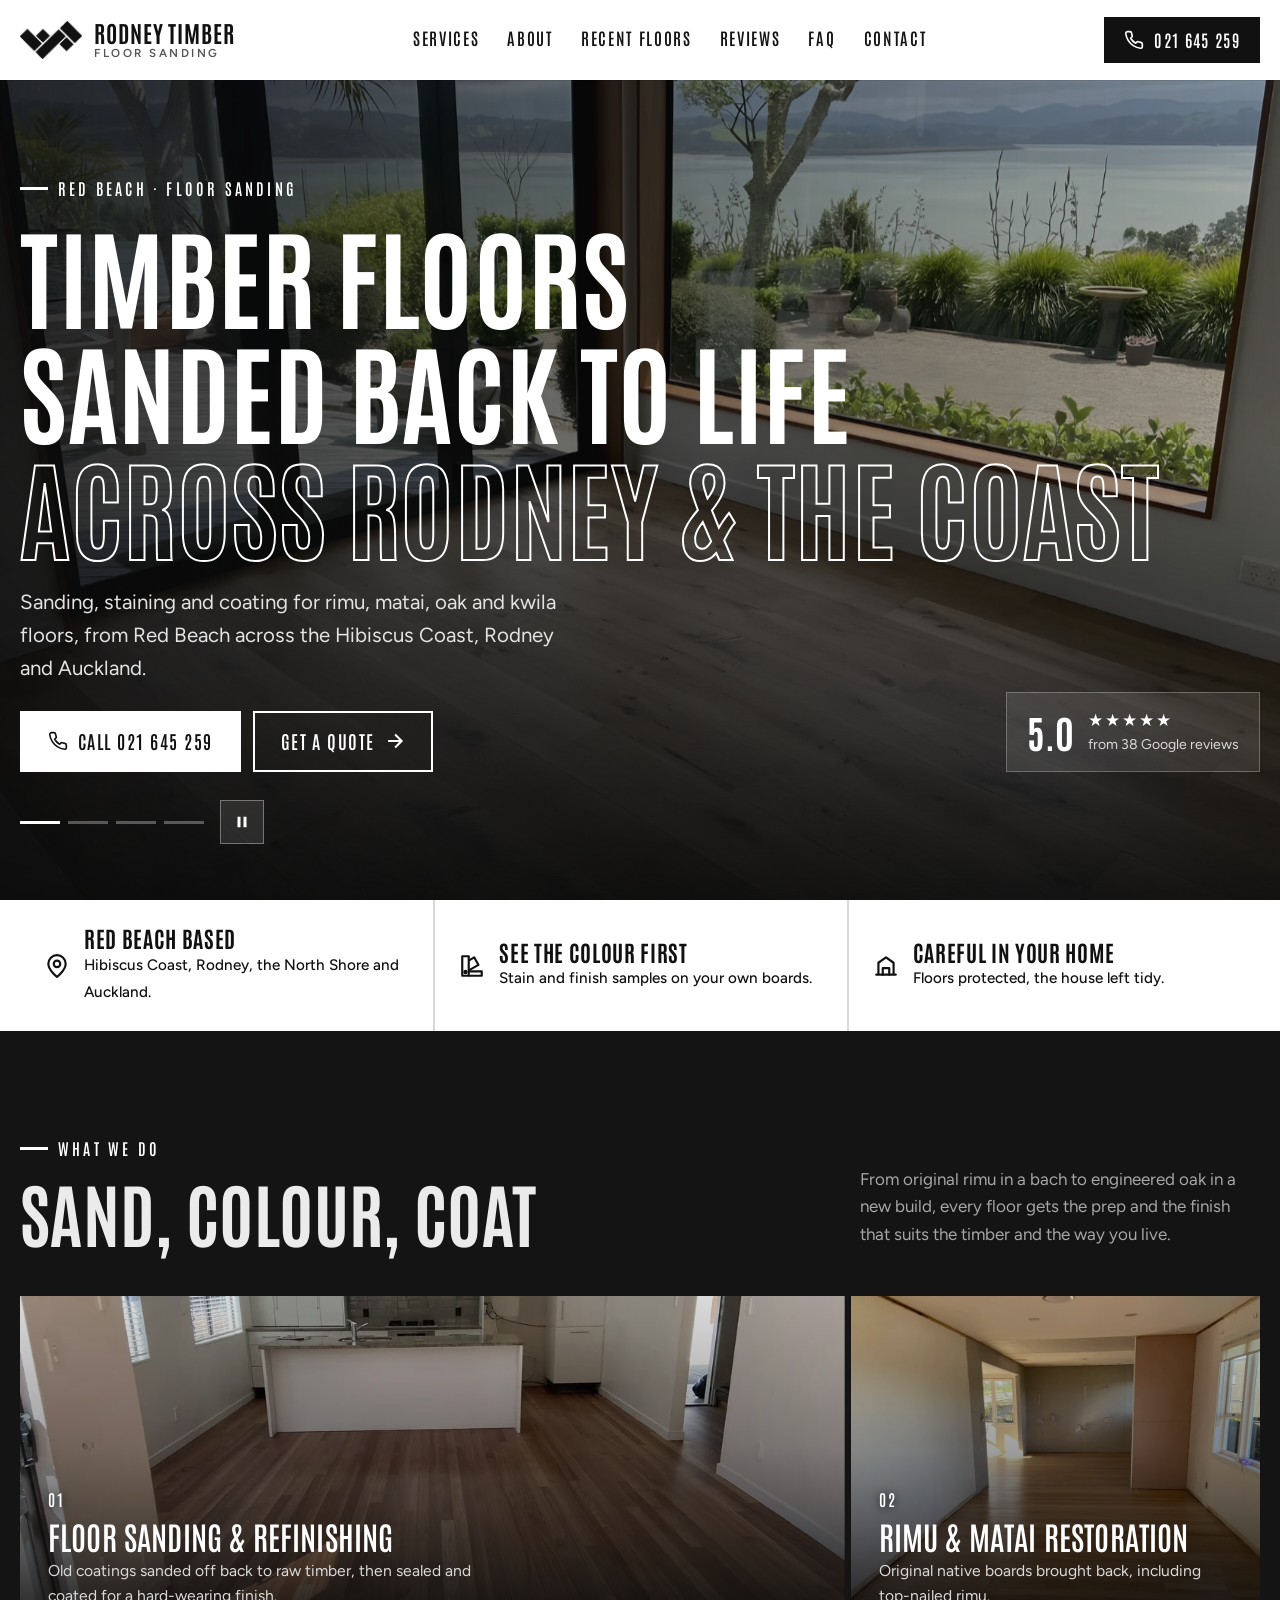
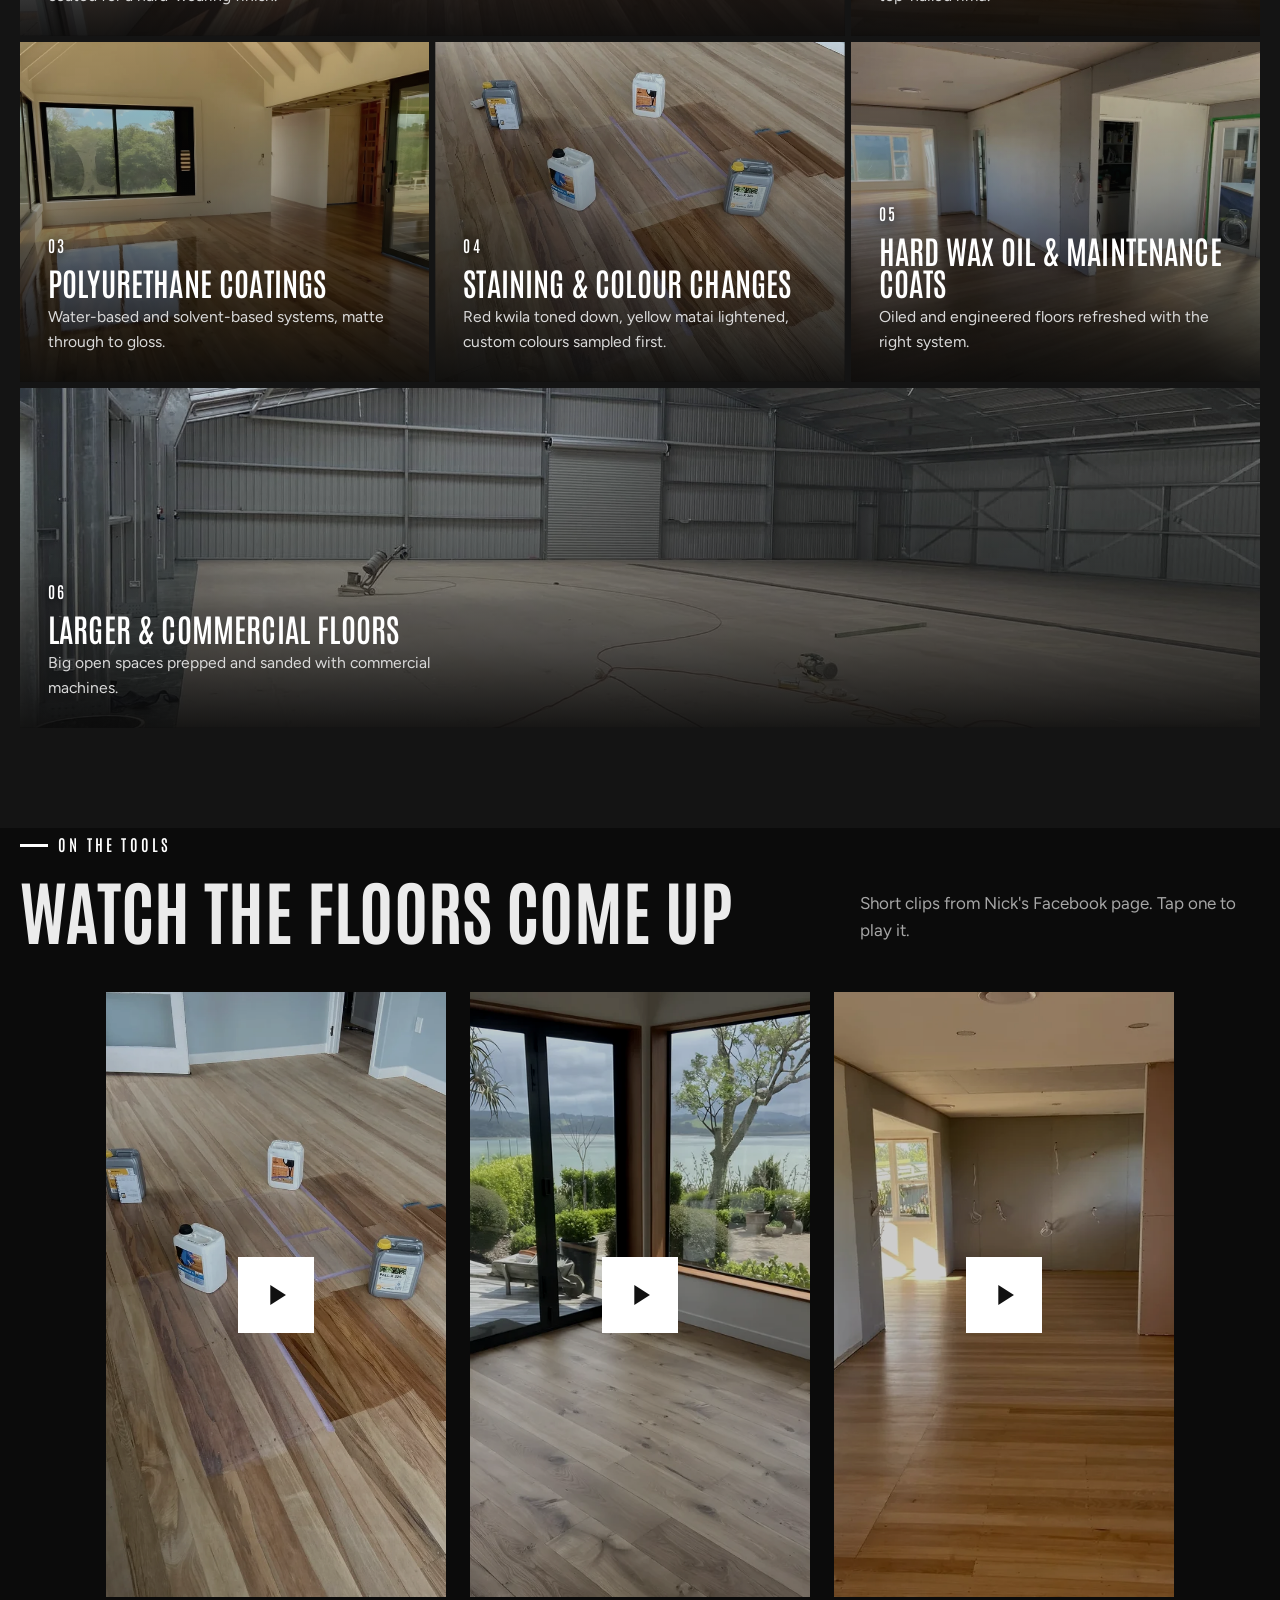
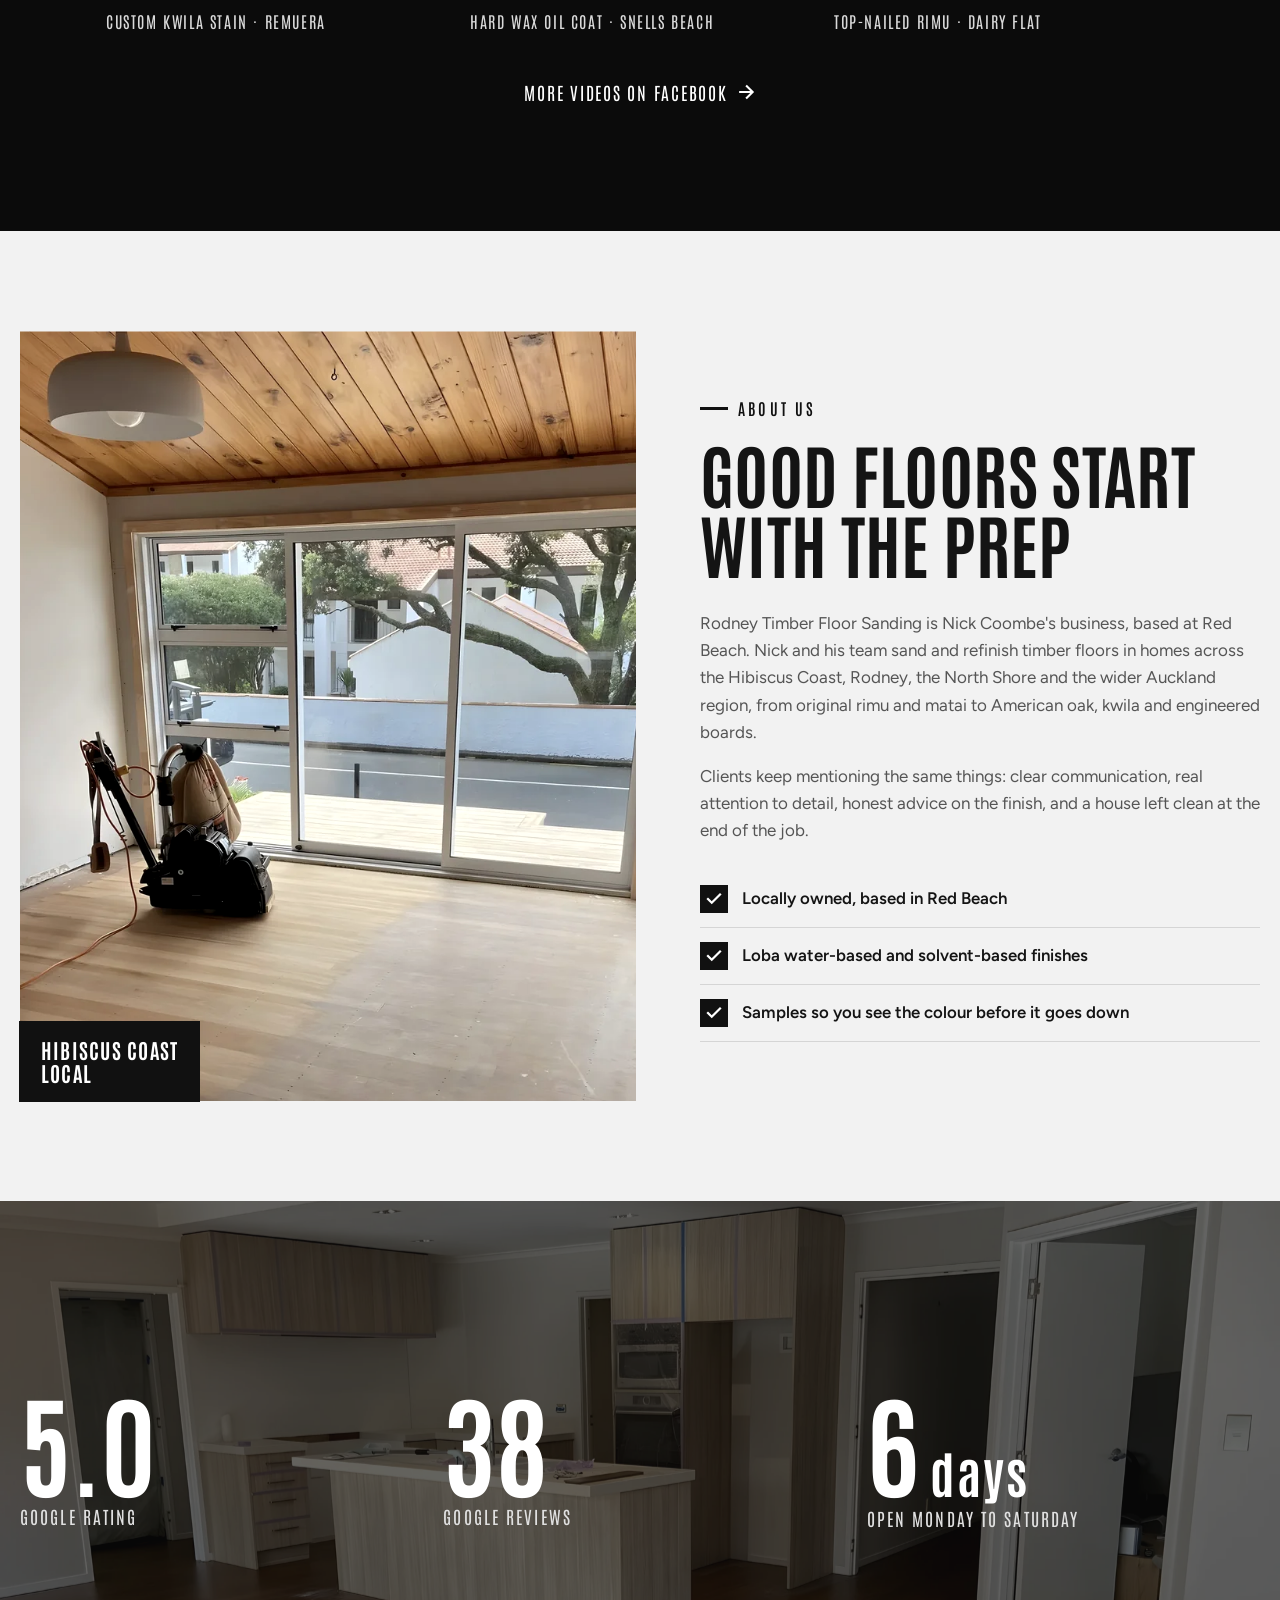
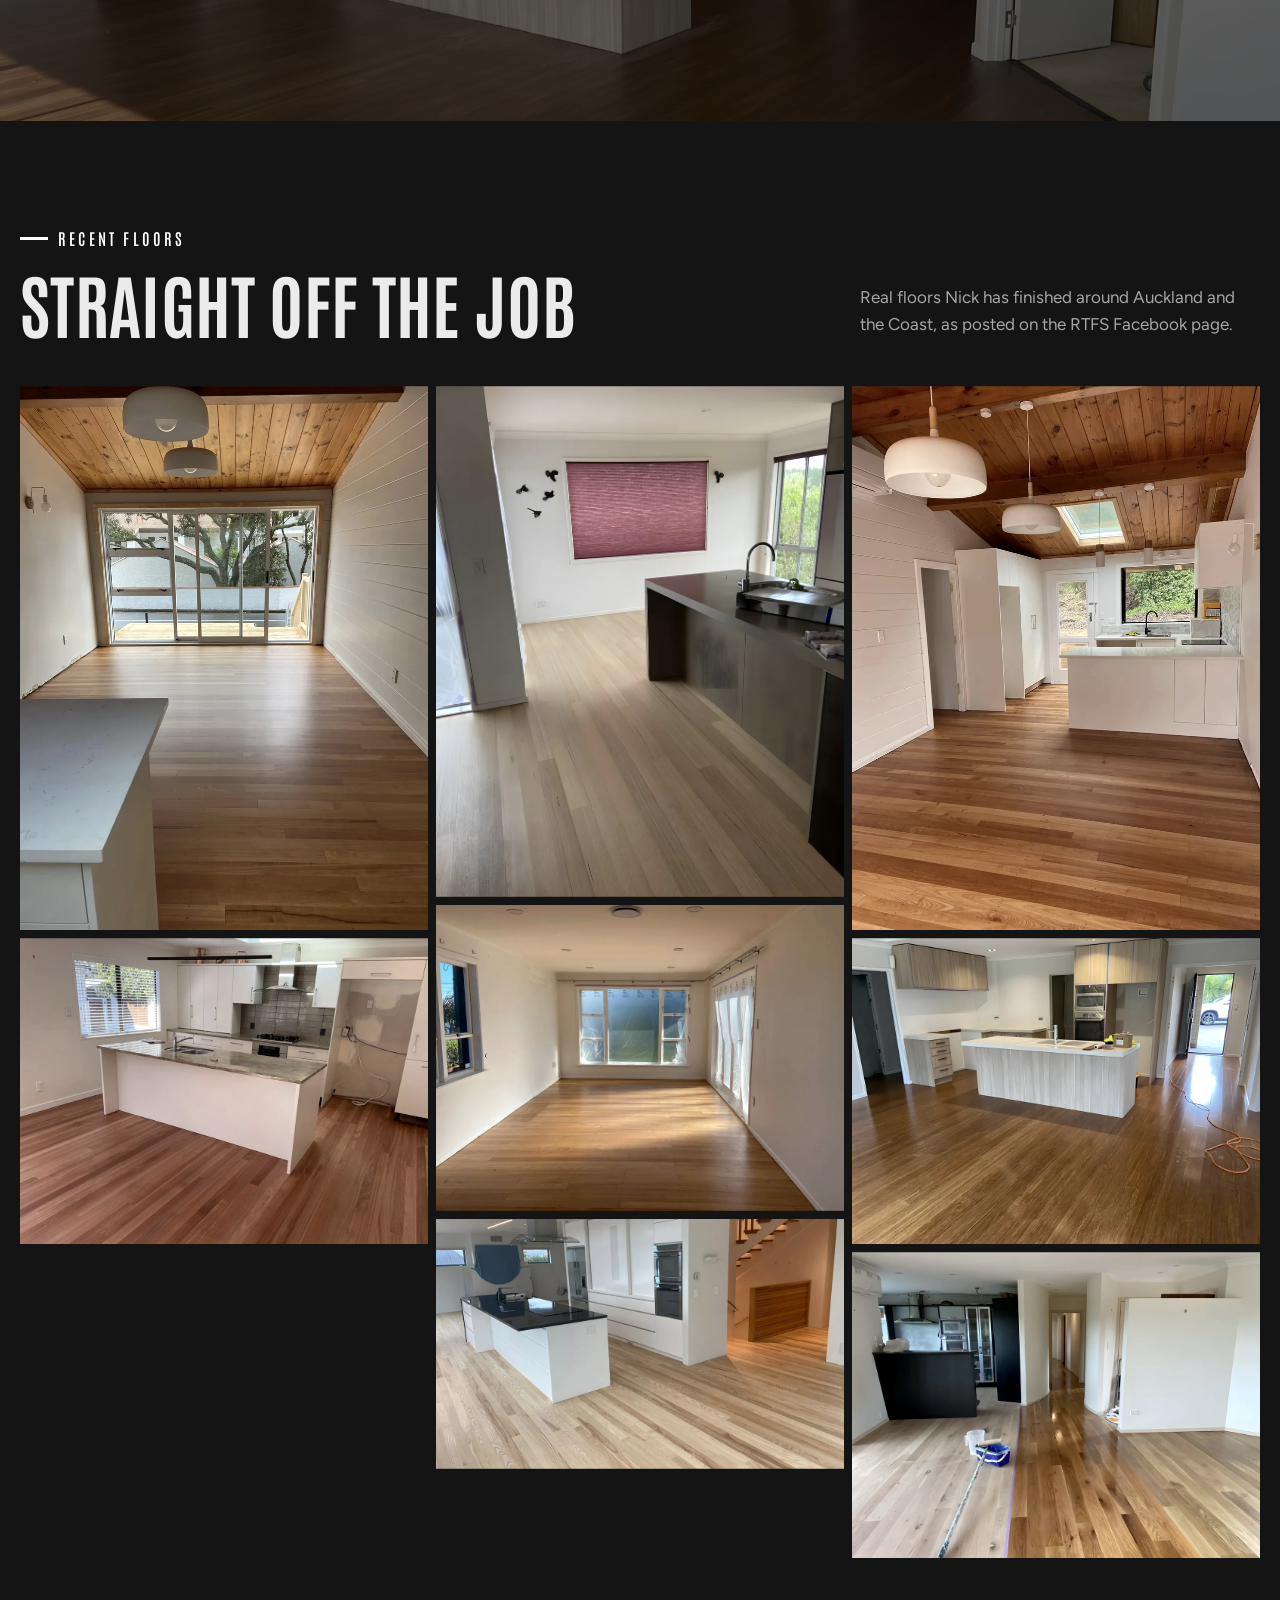
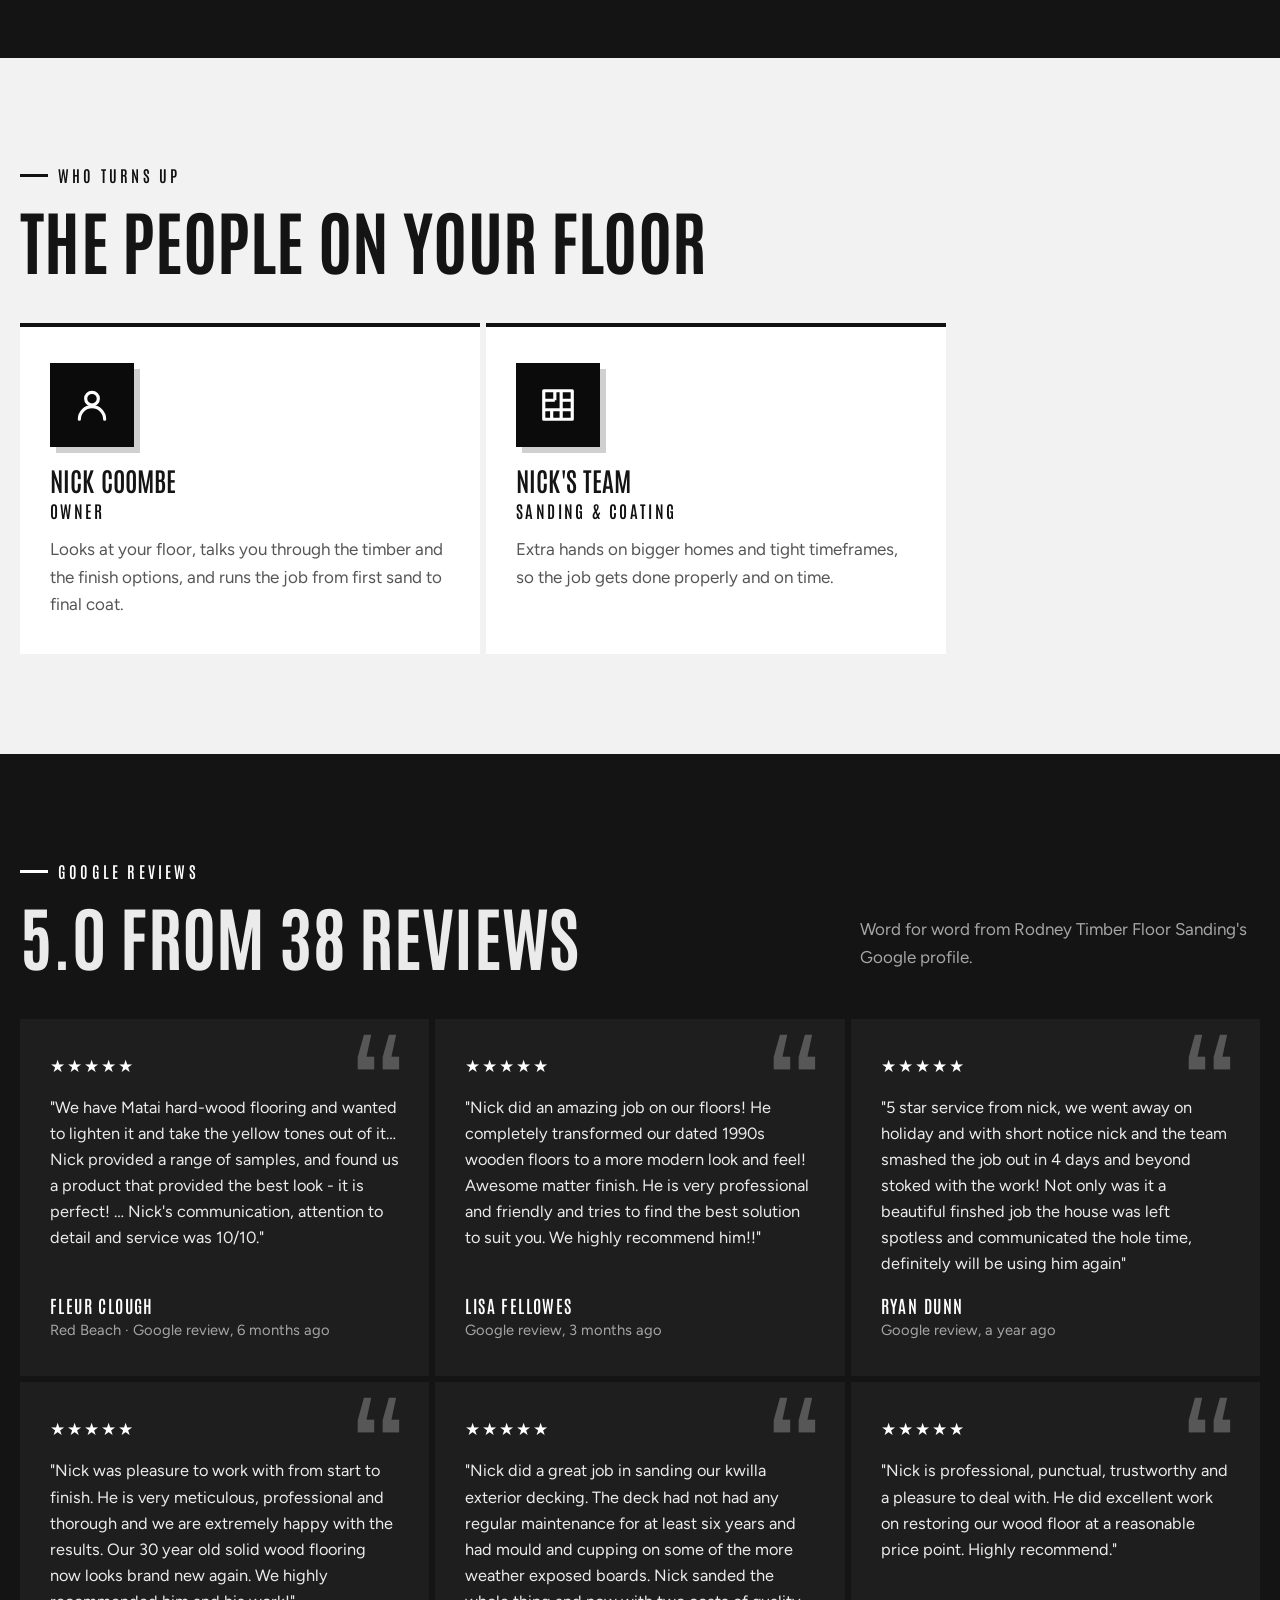
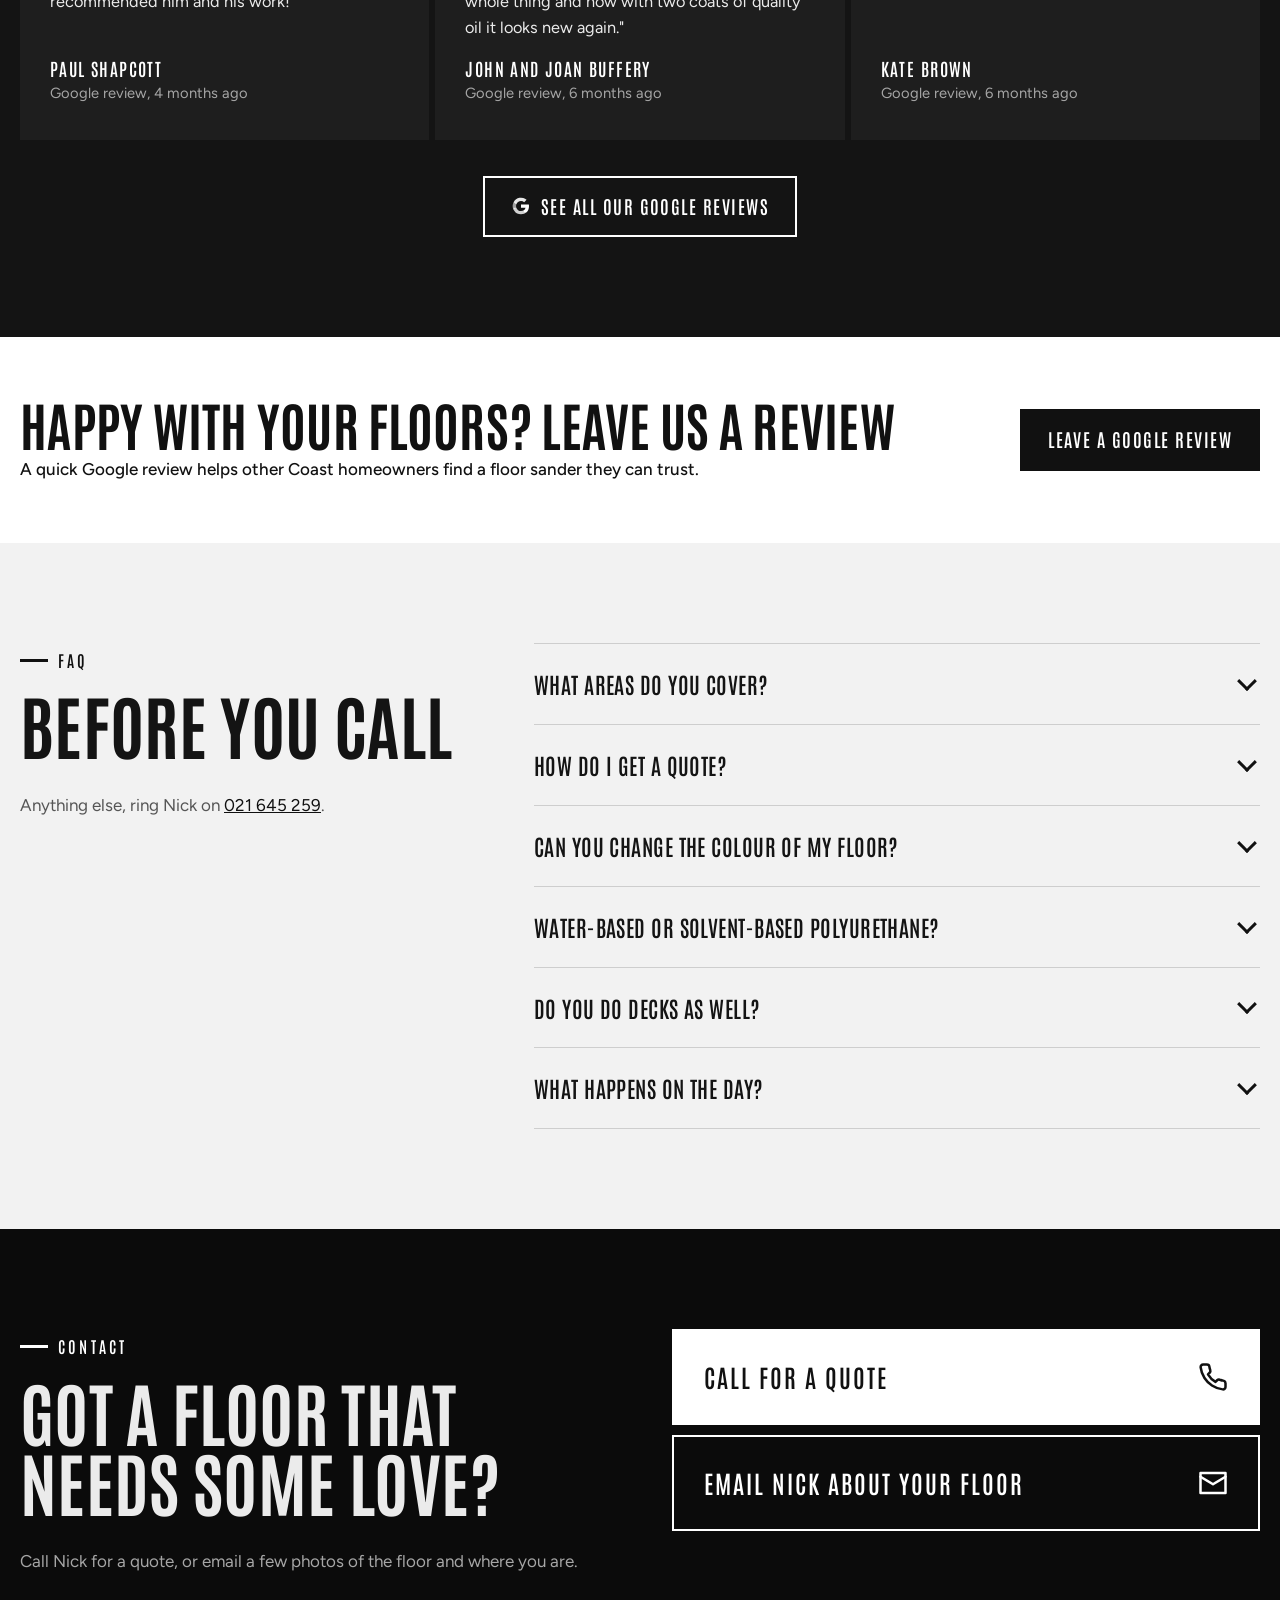
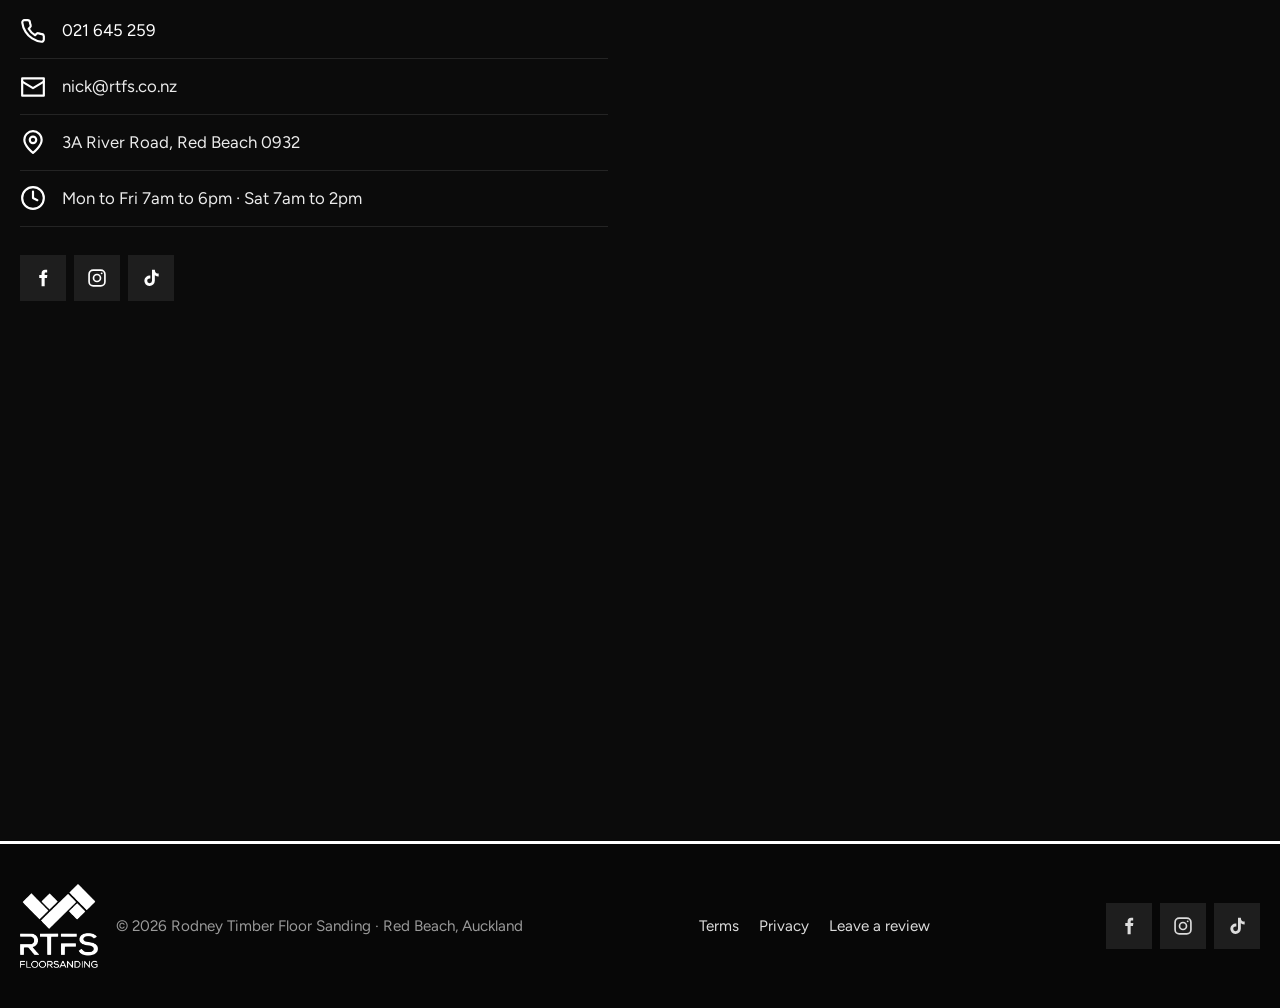
==== commit 30336a99: "Opening hours without dashes: "Mon to Fri 7am to 6pm" Co-Authored-By: Claude Opus 5.5 <noreply@anthr" ====
--- a/index.html
+++ b/index.html
@@ -282,7 +282,7 @@
         <li><svg class="icon" aria-hidden="true"><use href="#i-phone"/></svg><a href="tel:+6421645259">021 645 259</a></li>
         <li><svg class="icon" aria-hidden="true"><use href="#i-mail"/></svg><span id="emailText">nick [at] rtfs.co.nz</span></li>
         <li><svg class="icon" aria-hidden="true"><use href="#i-pin"/></svg><span>3A River Road, Red Beach 0932</span></li>
-        <li><svg class="icon" aria-hidden="true"><use href="#i-clock"/></svg><span>Mon–Fri 7am–6pm · Sat 7am–2pm</span></li>
+        <li><svg class="icon" aria-hidden="true"><use href="#i-clock"/></svg><span>Mon to Fri 7am to 6pm · Sat 7am to 2pm</span></li>
       </ul>
       <div class="socials reveal">
         <a href="https://www.facebook.com/nickRTFS/" target="_blank" rel="noopener" aria-label="Rodney Timber Floor Sanding on Facebook"><svg aria-hidden="true"><use href="#i-fb"/></svg></a>
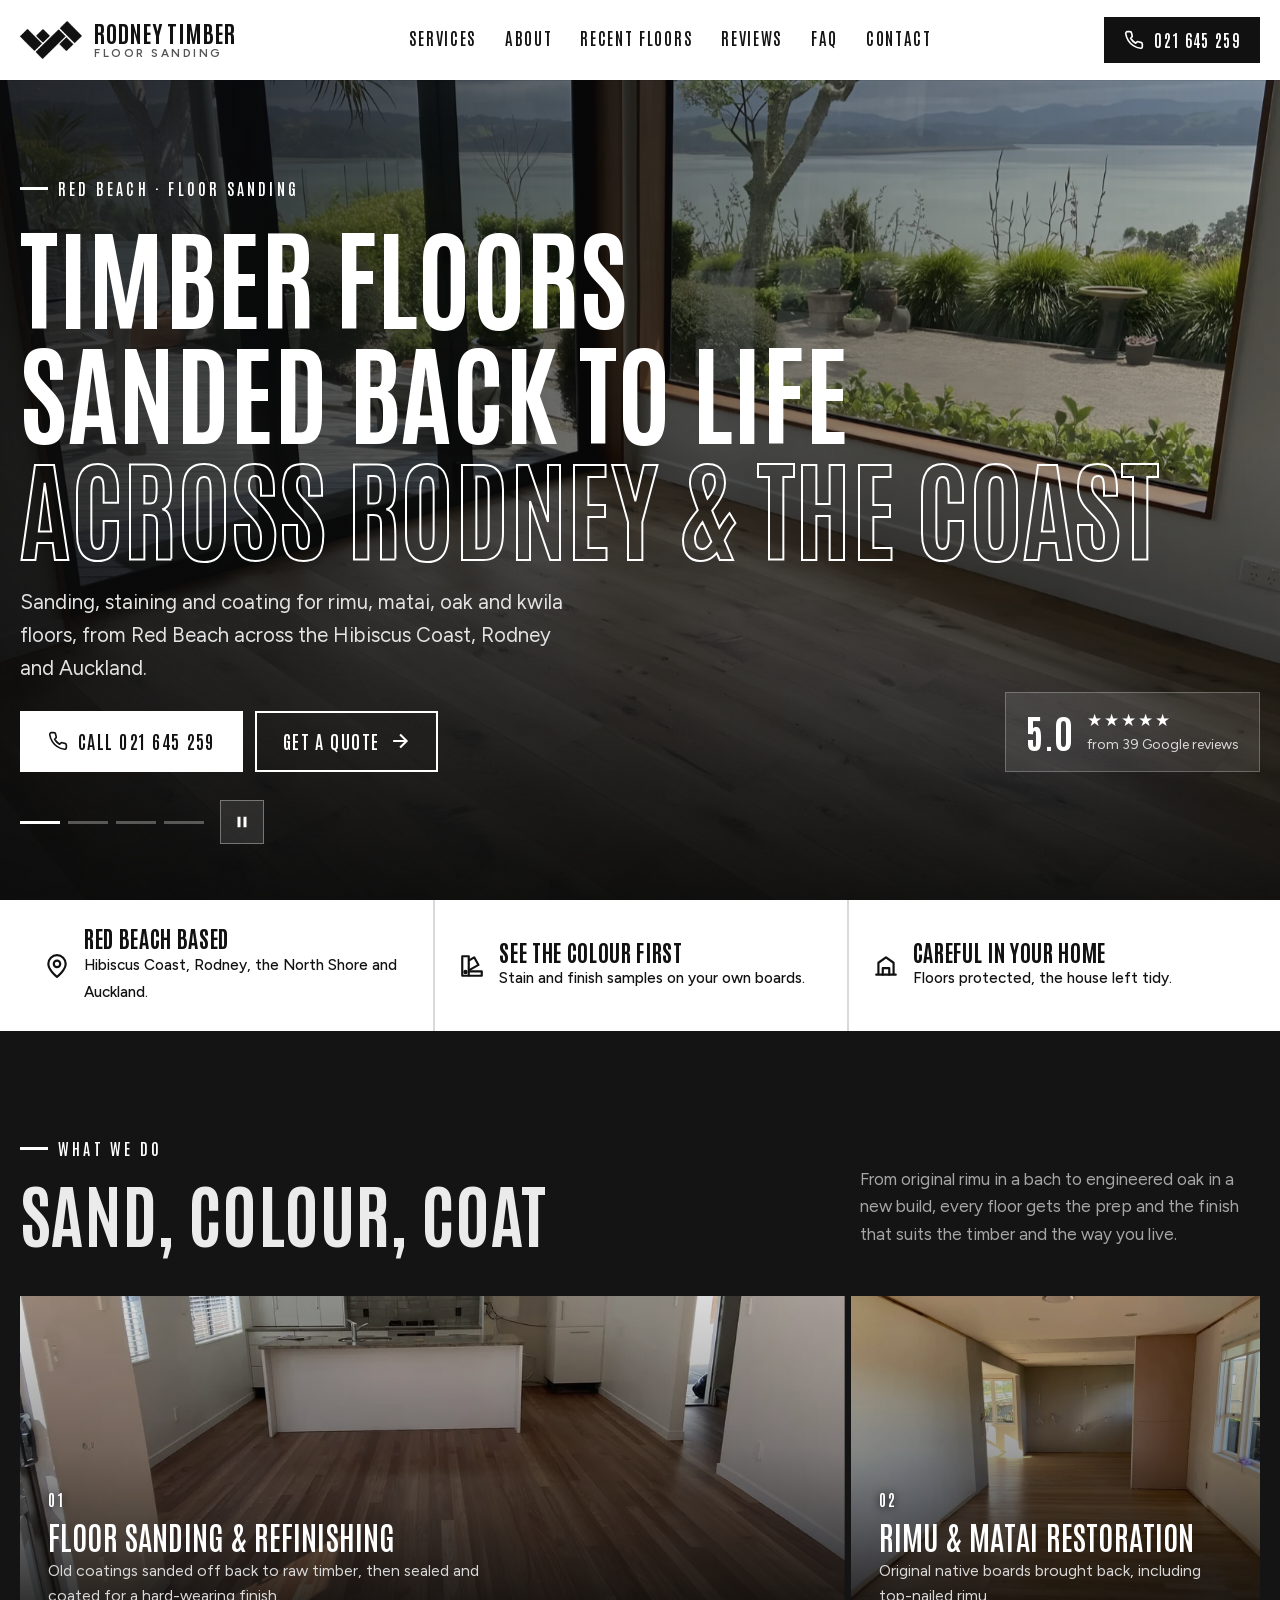
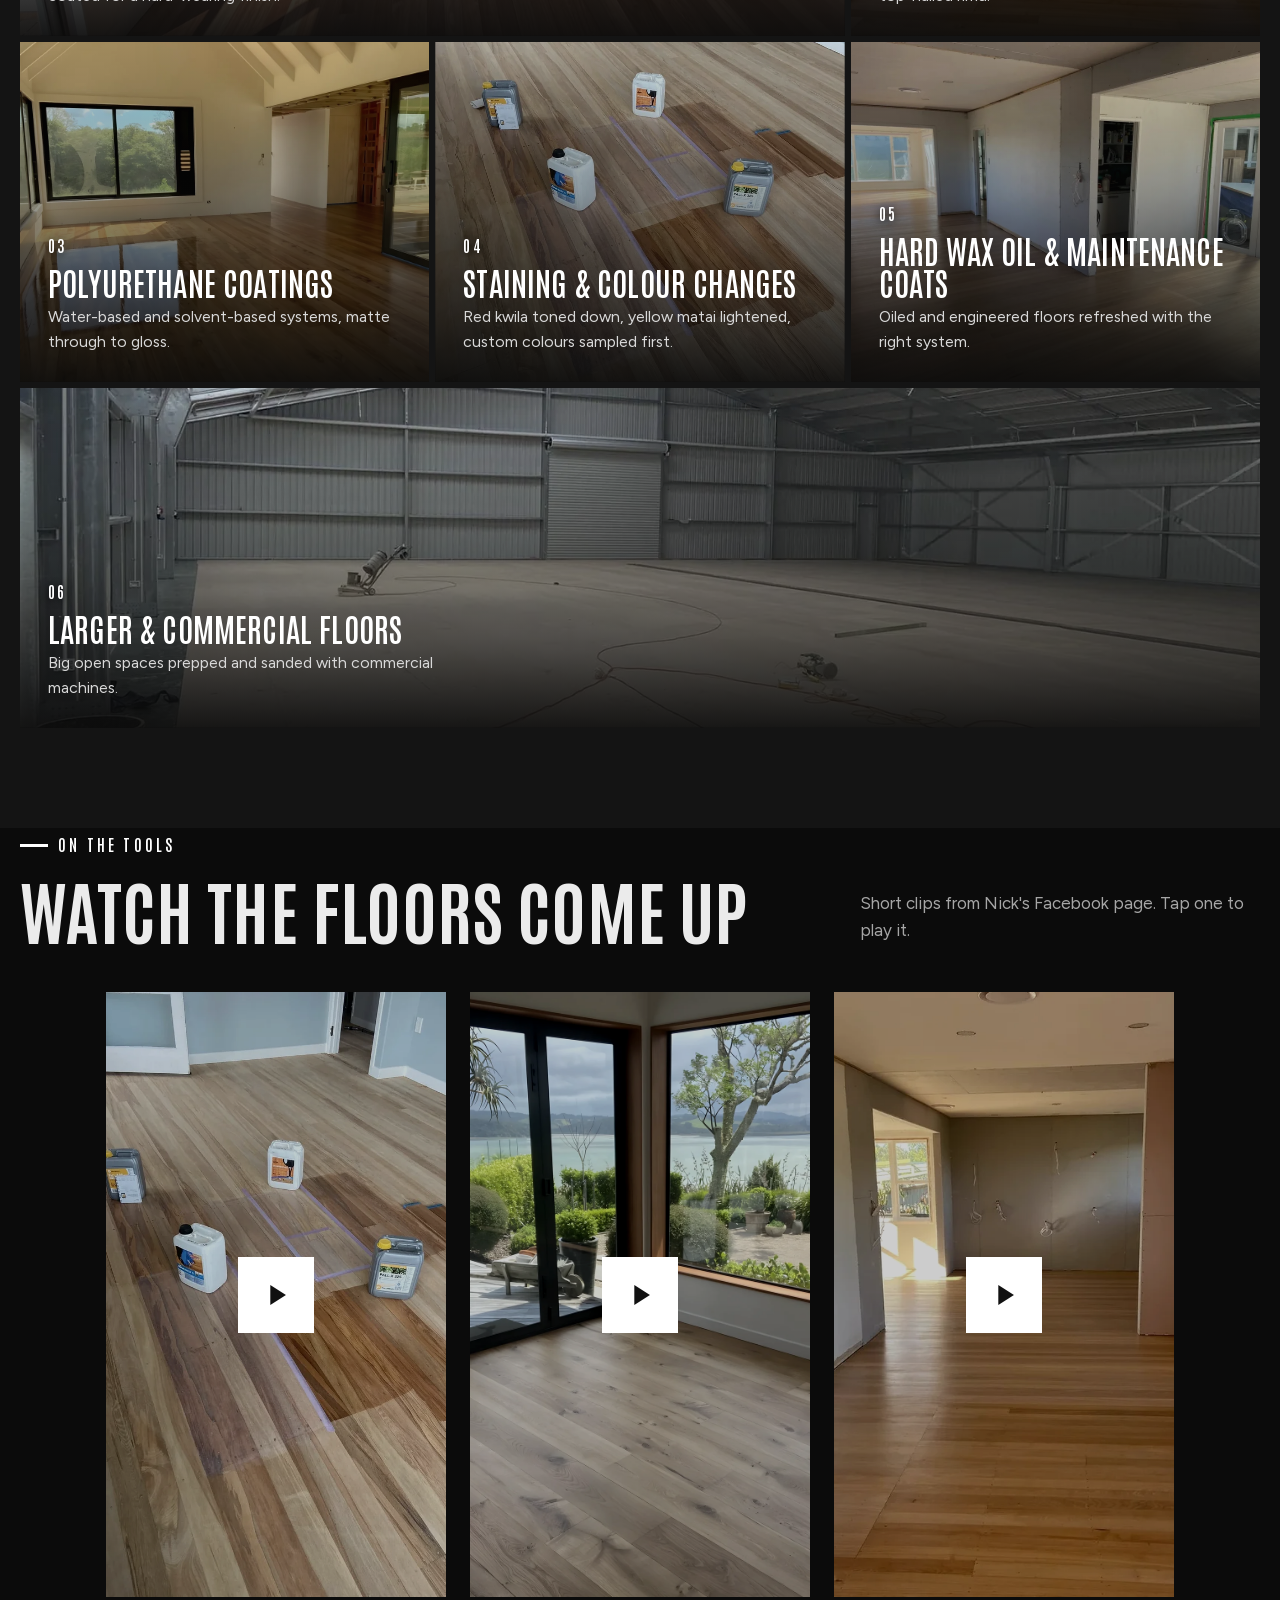
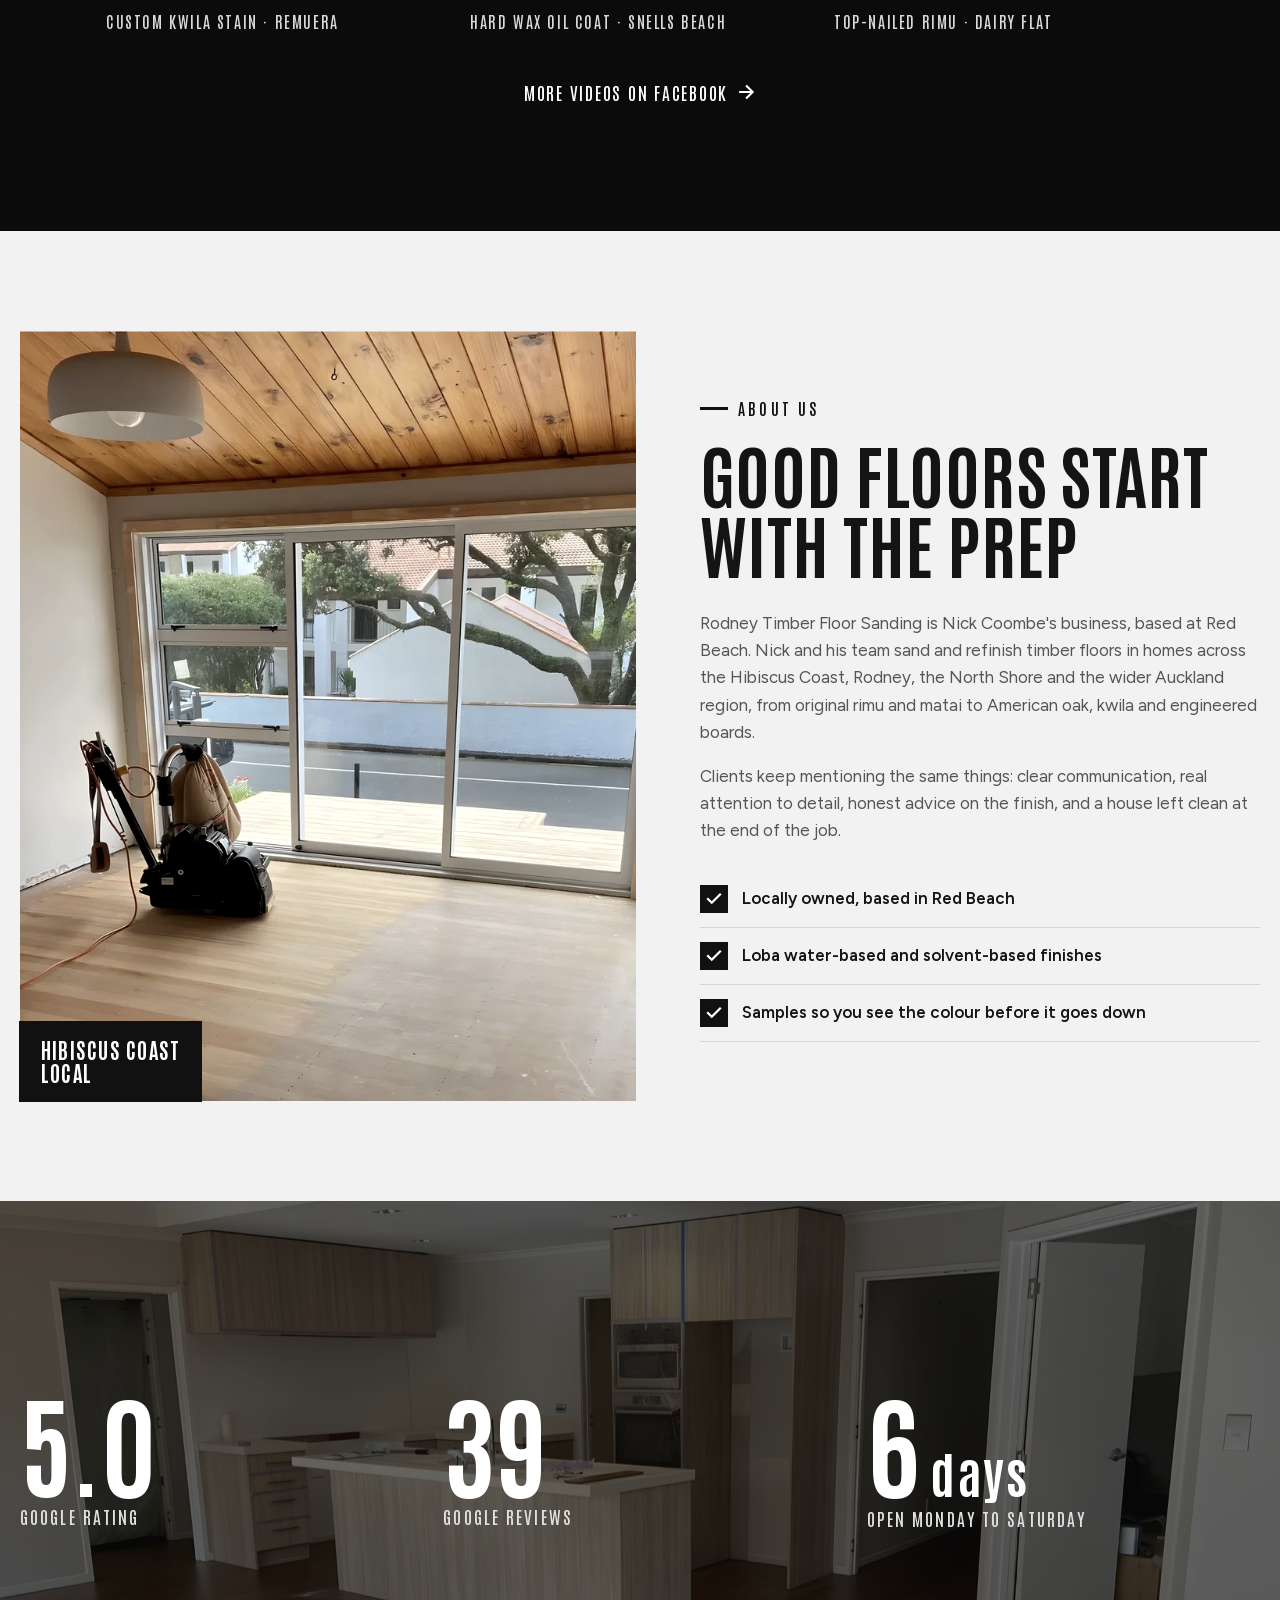
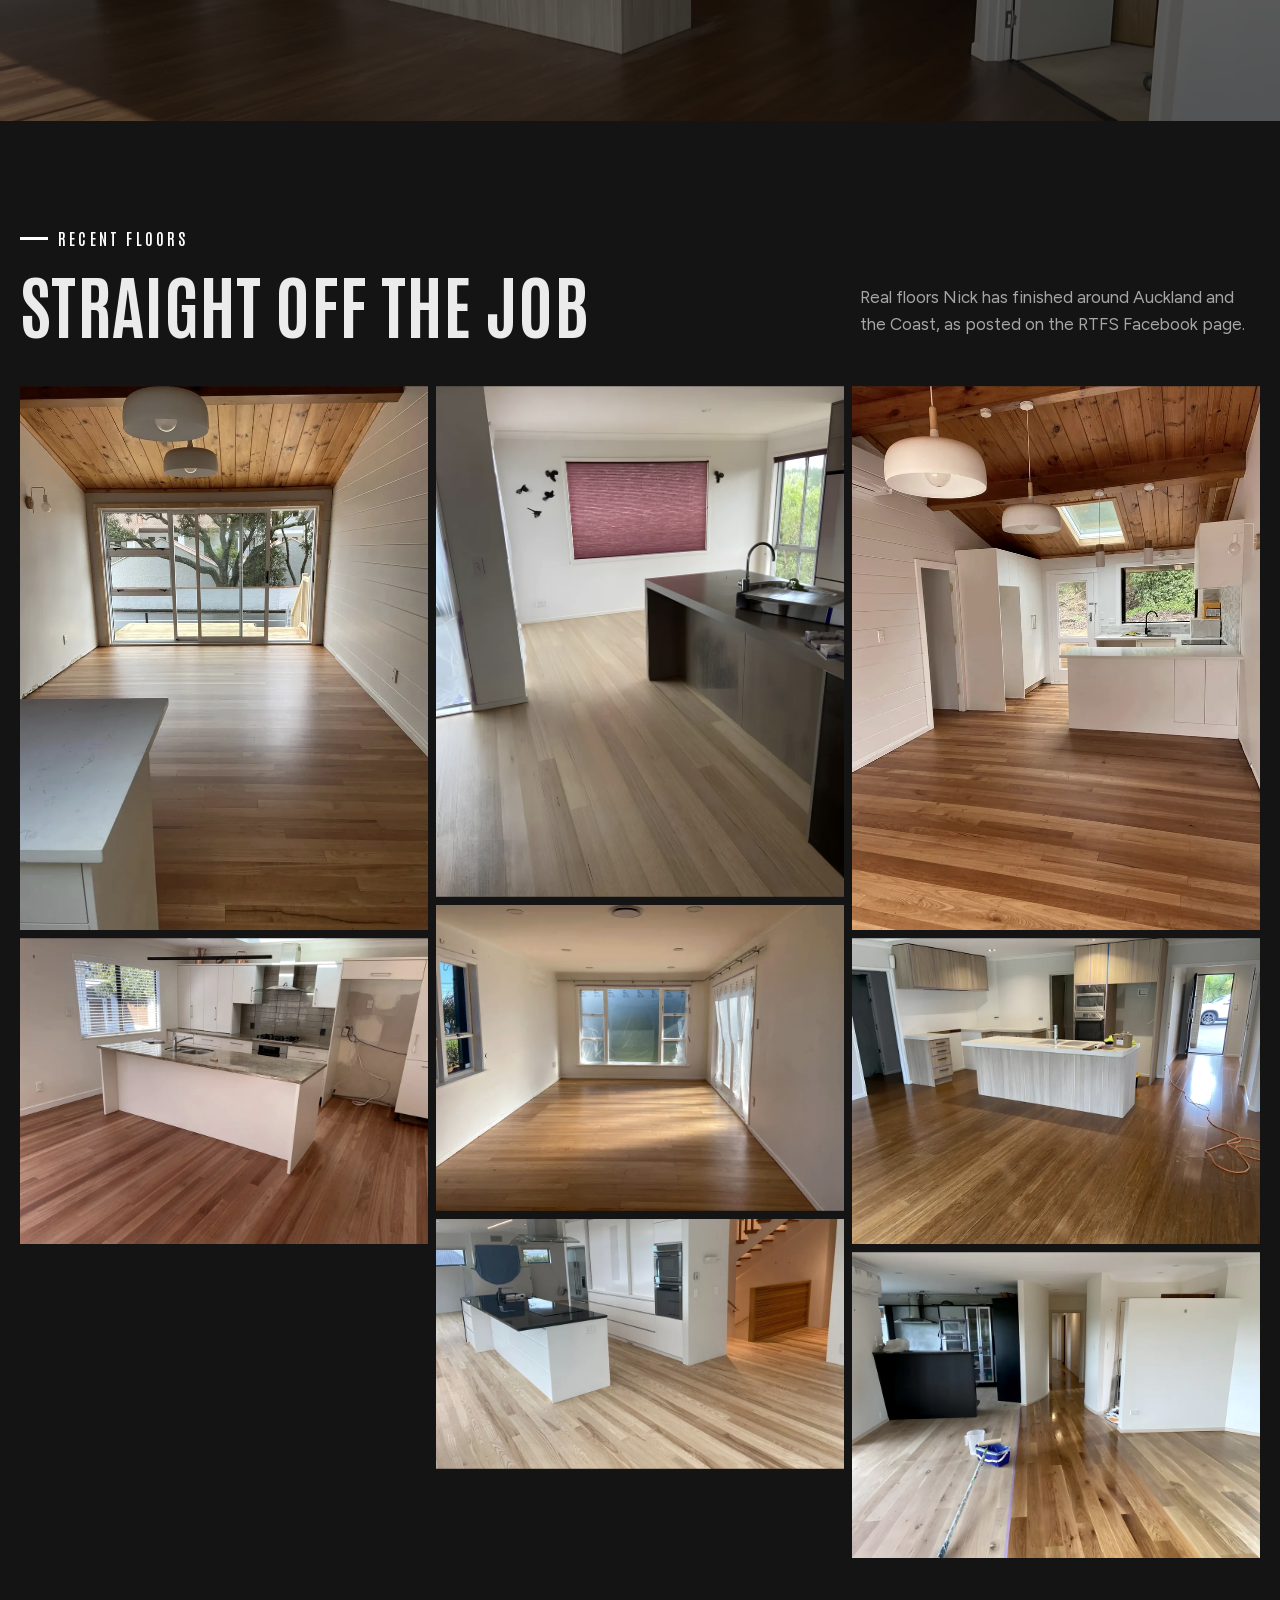
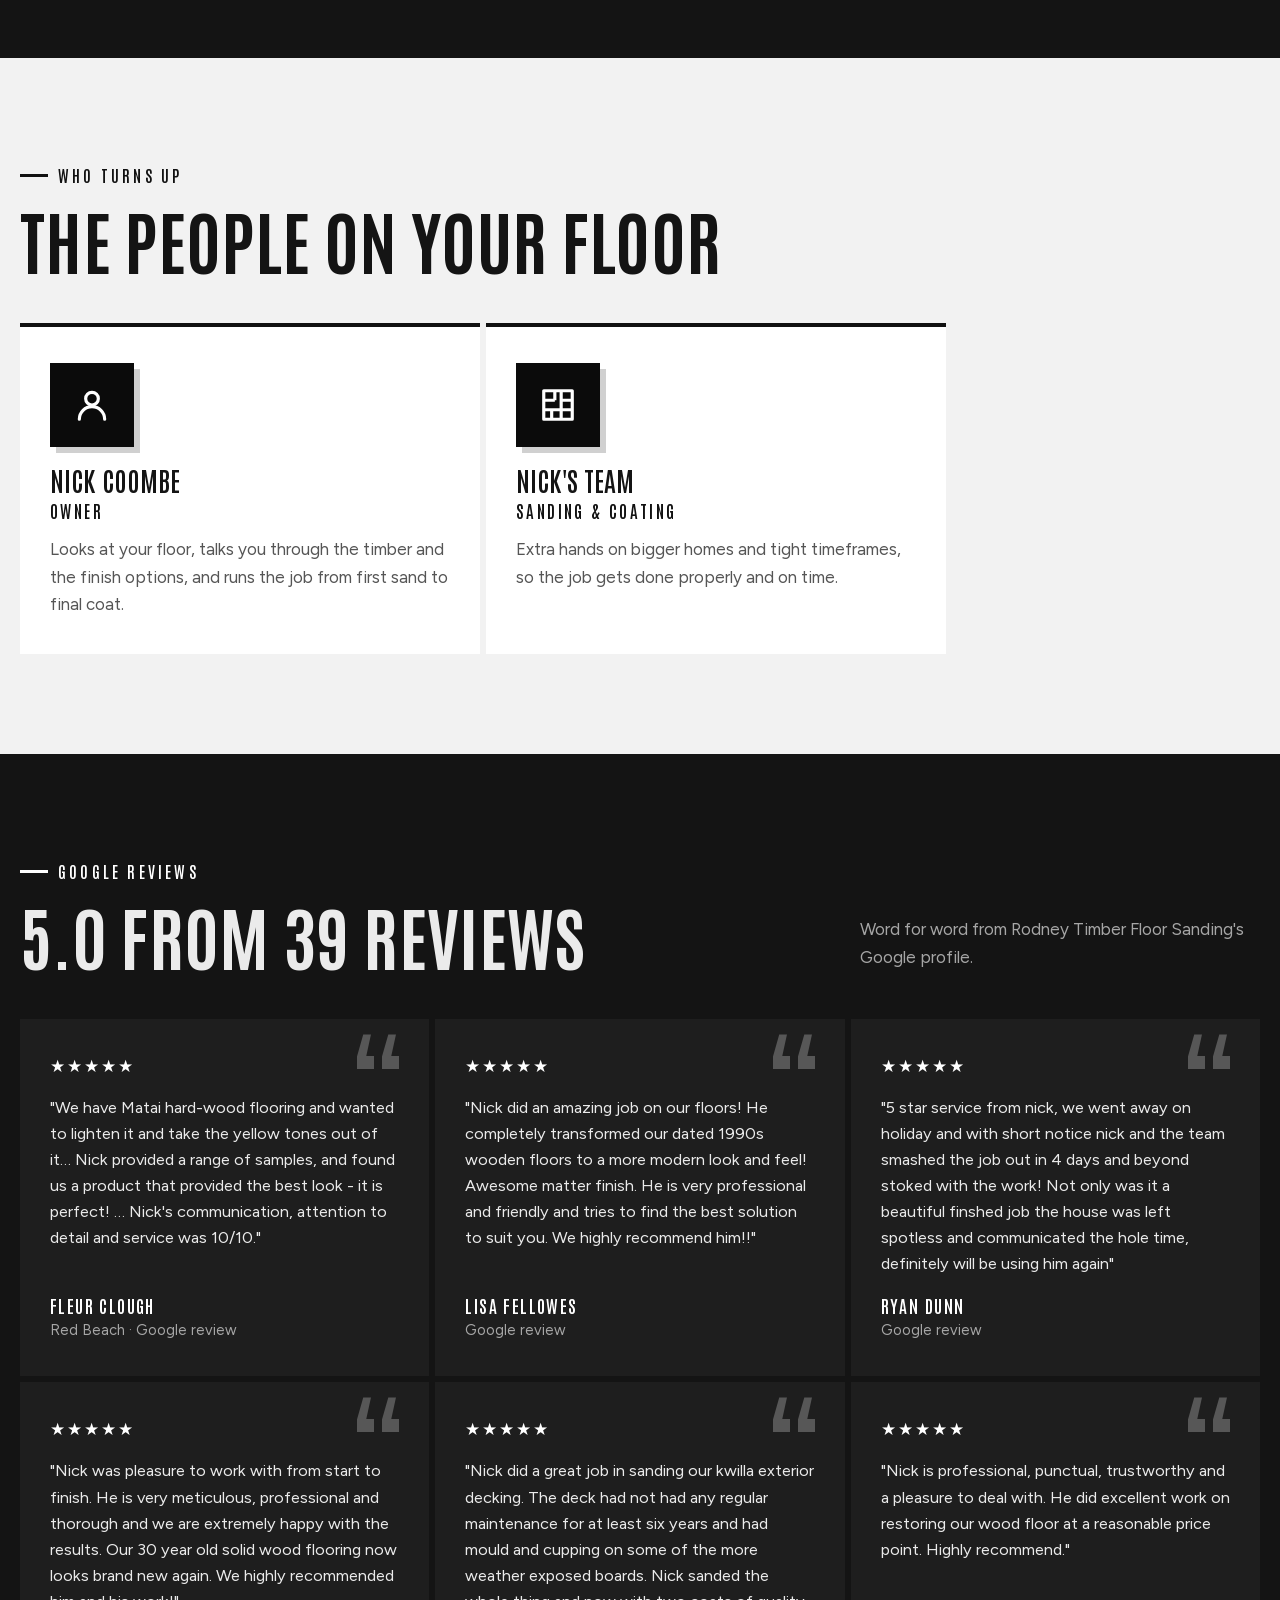
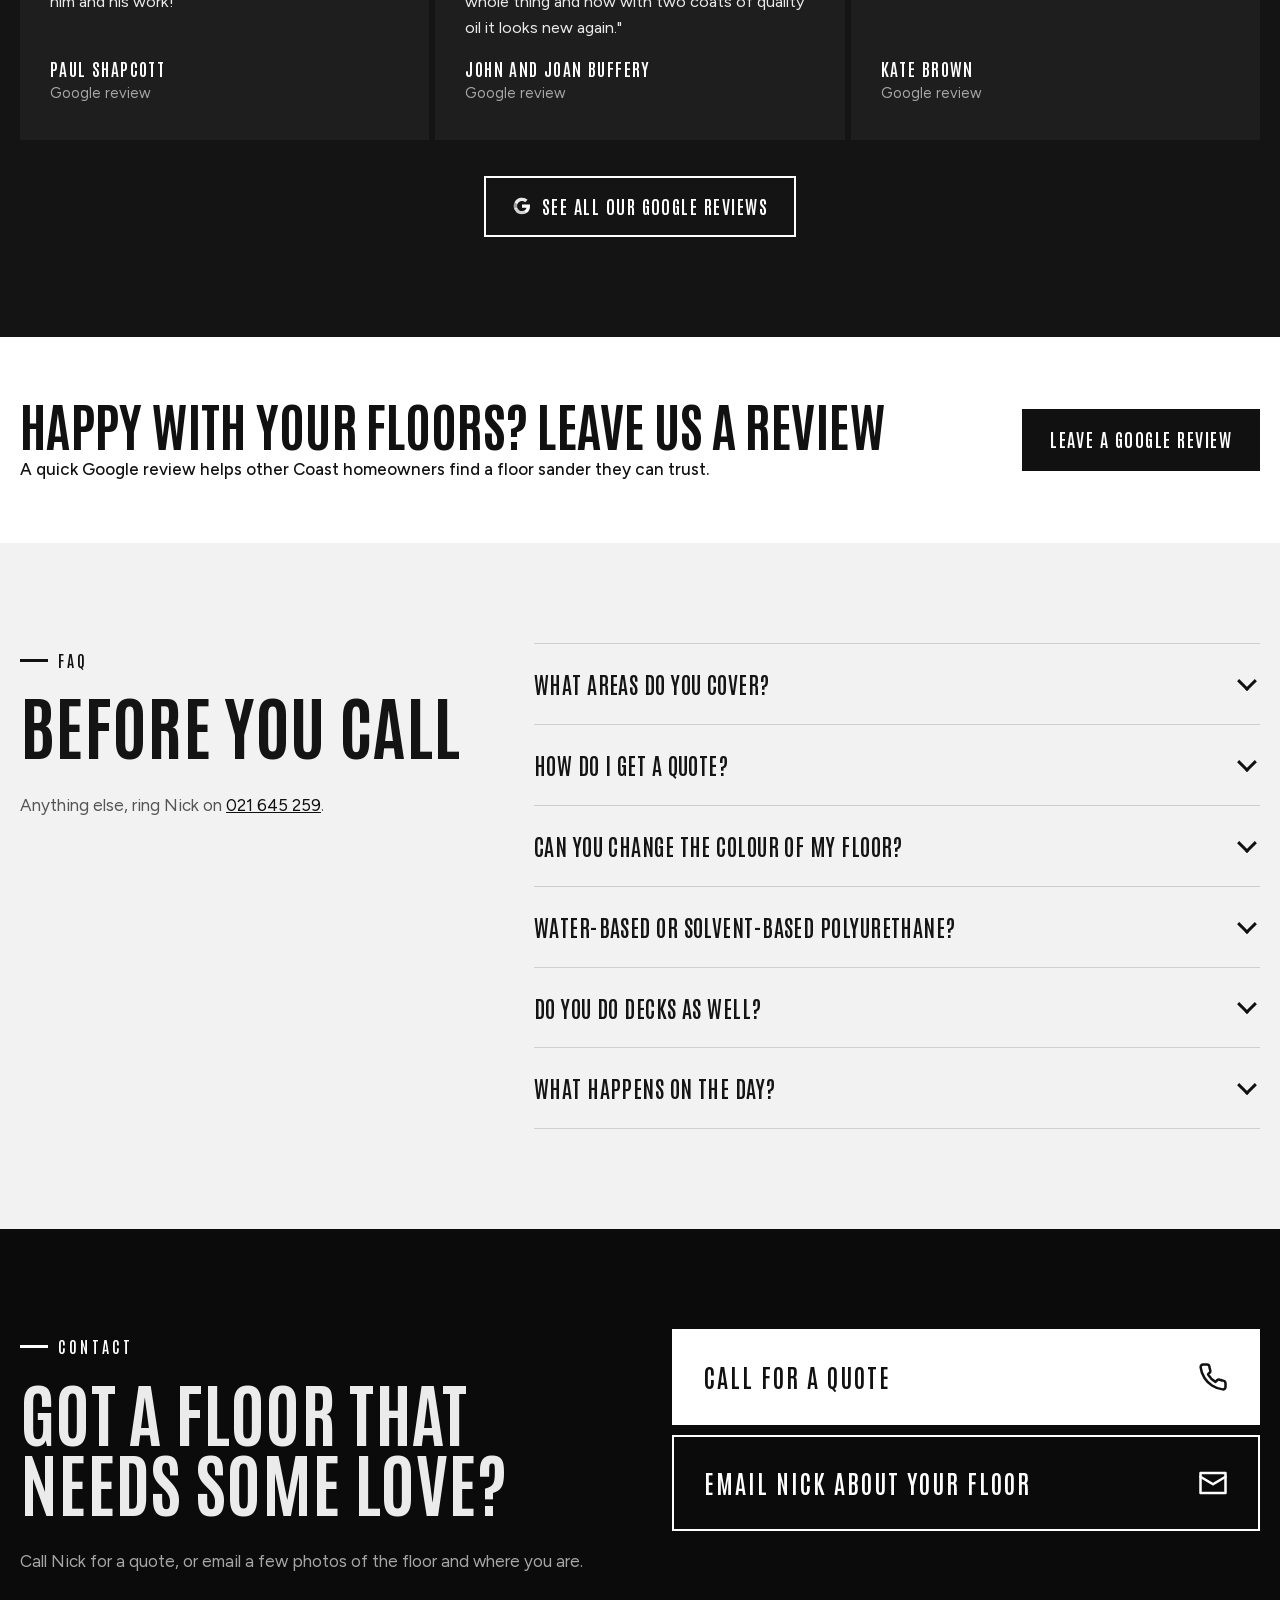
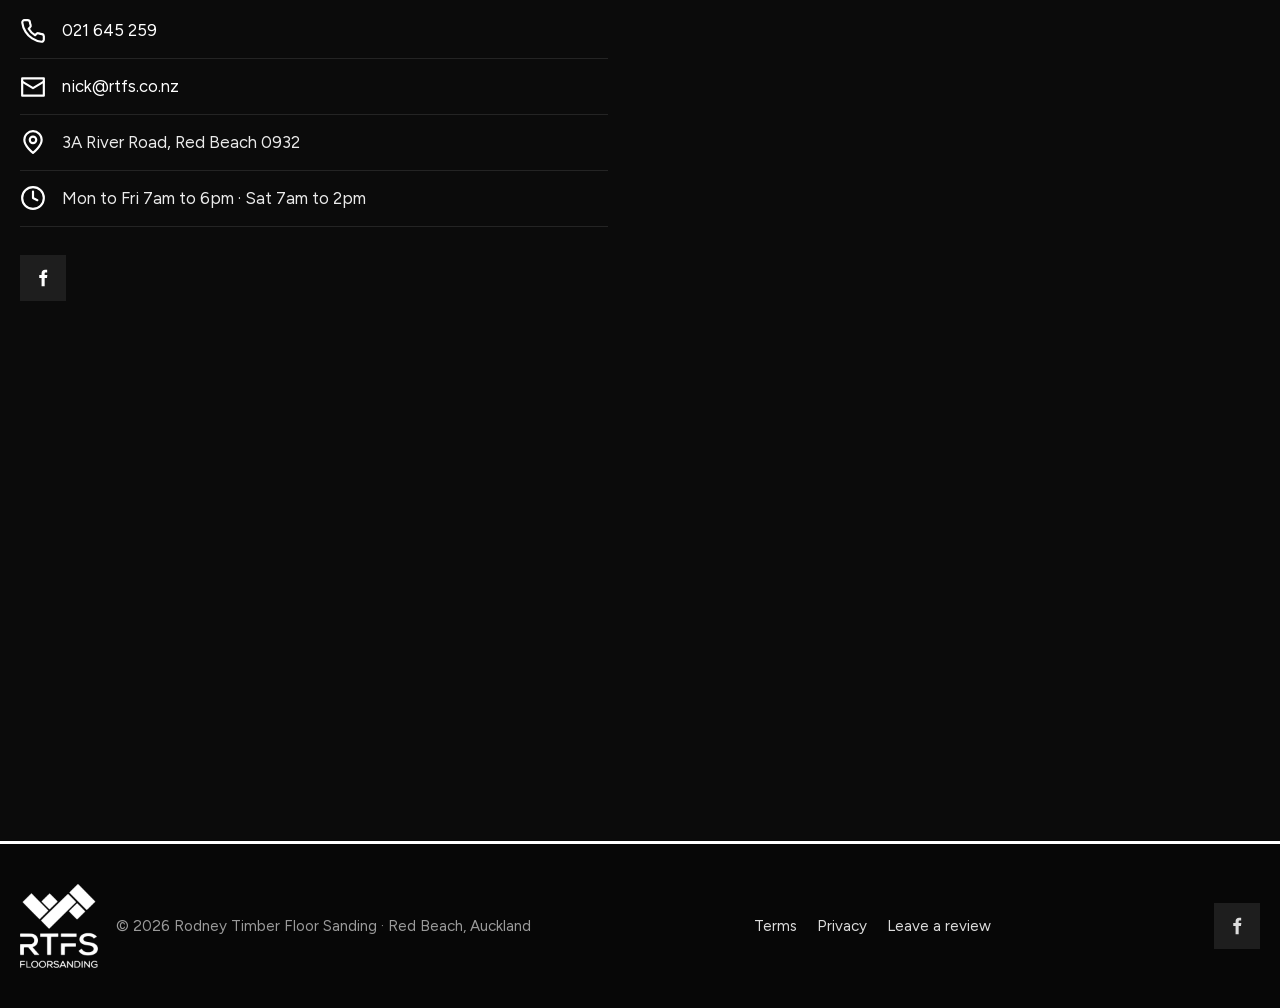
==== commit fddb45f0: "Launch: visible to Google, structured data, faster first load (Nick paid 4 Nov) - Go-live list: noin" ====
--- a/index.html
+++ b/index.html
@@ -3,23 +3,226 @@
 <head>
 <meta charset="utf-8">
 <meta name="viewport" content="width=device-width, initial-scale=1">
-<meta name="robots" content="noindex">
-<title>Rodney Timber Floor Sanding | Floor Sanding &amp; Refinishing, Red Beach</title>
-<meta name="description" content="Timber floor sanding, staining and coating from Red Beach, across Rodney, the Hibiscus Coast and Auckland. Rimu, matai, oak and kwila floors brought back to life. Call Nick on 021 645 259.">
-<meta property="og:title" content="Rodney Timber Floor Sanding | Floor Sanding &amp; Refinishing, Red Beach">
+<title>Rodney Timber Floor Sanding | Red Beach &amp; Hibiscus Coast</title>
+<meta name="description" content="Timber floor sanding, staining and coating from Red Beach across the Hibiscus Coast, Rodney and Auckland. Rimu, matai, oak and kwila. Call Nick on 021 645 259.">
+<link rel="canonical" href="https://rodneytimberfloorsanding.co.nz/">
+<meta property="og:type" content="website">
+<meta property="og:site_name" content="Rodney Timber Floor Sanding">
+<meta property="og:locale" content="en_NZ">
+<meta property="og:url" content="https://rodneytimberfloorsanding.co.nz/">
+<meta property="og:title" content="Rodney Timber Floor Sanding | Red Beach &amp; Hibiscus Coast">
 <meta property="og:description" content="Floor sanding, staining and coating across Rodney, the Hibiscus Coast and Auckland.">
-<meta property="og:image" content="https://rodney-timber-floor-sanding-demo.vercel.app/img/og-image.jpg">
+<meta property="og:image" content="https://rodneytimberfloorsanding.co.nz/img/og-image.jpg">
 <meta property="og:image:width" content="1200">
 <meta property="og:image:height" content="630">
-<meta property="og:type" content="website">
-<link rel="icon" href="img/favicon.png" type="image/png">
+<meta property="og:image:alt" content="Freshly sanded oak floor in a room with sea views">
+<meta name="twitter:card" content="summary_large_image">
+<link rel="icon" href="/favicon.ico" sizes="48x48">
+<link rel="icon" href="img/favicon-96.png" type="image/png" sizes="96x96">
+<link rel="icon" href="img/favicon.png" type="image/png" sizes="64x64">
 <link rel="apple-touch-icon" href="img/apple-touch-icon.png">
-<link rel="preconnect" href="https://fonts.googleapis.com">
-<link rel="preconnect" href="https://fonts.gstatic.com" crossorigin>
-<link href="https://fonts.googleapis.com/css2?family=Antonio:wght@500;600;700&family=Figtree:wght@400;500;600;700&display=swap" rel="stylesheet">
-<link rel="preload" as="image" href="img/hero-1-1920.webp" imagesrcset="img/hero-1-1080.webp 1080w, img/hero-1-1920.webp 1920w, img/hero-1-3840.webp 3840w" imagesizes="100vw">
+<link rel="preload" as="image" href="img/hero-1-1920.webp" imagesrcset="img/hero-1-1080.webp 1080w, img/hero-1-1920.webp 1920w, img/hero-1-2560.webp 2560w" imagesizes="100vw" fetchpriority="high">
+<link rel="preload" href="fonts/antonio-v22-latin.woff2" as="font" type="font/woff2" crossorigin>
 <script>document.documentElement.classList.add('js')</script>
 <link rel="stylesheet" href="style.css">
+<script type="application/ld+json">
+{
+  "@context": "https://schema.org",
+  "@graph": [
+    {
+      "@type": "WebSite",
+      "@id": "https://rodneytimberfloorsanding.co.nz/#website",
+      "url": "https://rodneytimberfloorsanding.co.nz/",
+      "name": "Rodney Timber Floor Sanding",
+      "alternateName": "RTFS",
+      "inLanguage": "en-NZ",
+      "publisher": {
+        "@id": "https://rodneytimberfloorsanding.co.nz/#business"
+      }
+    },
+    {
+      "@type": "HomeAndConstructionBusiness",
+      "@id": "https://rodneytimberfloorsanding.co.nz/#business",
+      "name": "Rodney Timber Floor Sanding",
+      "alternateName": "RTFS",
+      "description": "Sanding, staining and coating for rimu, matai, oak and kwila floors, from Red Beach across the Hibiscus Coast, Rodney and Auckland.",
+      "url": "https://rodneytimberfloorsanding.co.nz/",
+      "telephone": "+64 21 645 259",
+      "image": "https://rodneytimberfloorsanding.co.nz/img/og-image.jpg",
+      "logo": "https://rodneytimberfloorsanding.co.nz/img/apple-touch-icon.png",
+      "address": {
+        "@type": "PostalAddress",
+        "streetAddress": "3A River Road",
+        "addressLocality": "Red Beach",
+        "addressRegion": "Auckland",
+        "postalCode": "0932",
+        "addressCountry": "NZ"
+      },
+      "geo": {
+        "@type": "GeoCoordinates",
+        "latitude": -36.601841,
+        "longitude": 174.693446
+      },
+      "hasMap": "https://maps.google.com/?cid=13659159012057575229",
+      "openingHoursSpecification": [
+        {
+          "@type": "OpeningHoursSpecification",
+          "dayOfWeek": [
+            "Monday",
+            "Tuesday",
+            "Wednesday",
+            "Thursday",
+            "Friday"
+          ],
+          "opens": "07:00",
+          "closes": "18:00"
+        },
+        {
+          "@type": "OpeningHoursSpecification",
+          "dayOfWeek": "Saturday",
+          "opens": "07:00",
+          "closes": "14:00"
+        }
+      ],
+      "areaServed": [
+        {
+          "@type": "Place",
+          "name": "Red Beach"
+        },
+        {
+          "@type": "Place",
+          "name": "Hibiscus Coast"
+        },
+        {
+          "@type": "Place",
+          "name": "Rodney"
+        },
+        {
+          "@type": "Place",
+          "name": "North Shore"
+        },
+        {
+          "@type": "City",
+          "name": "Auckland"
+        }
+      ],
+      "sameAs": [
+        "https://www.facebook.com/nickRTFS/",
+        "https://maps.google.com/?cid=13659159012057575229"
+      ],
+      "hasOfferCatalog": {
+        "@type": "OfferCatalog",
+        "name": "Floor sanding services",
+        "itemListElement": [
+          {
+            "@type": "Offer",
+            "itemOffered": {
+              "@type": "Service",
+              "name": "Floor sanding & refinishing"
+            }
+          },
+          {
+            "@type": "Offer",
+            "itemOffered": {
+              "@type": "Service",
+              "name": "Rimu & matai restoration"
+            }
+          },
+          {
+            "@type": "Offer",
+            "itemOffered": {
+              "@type": "Service",
+              "name": "Polyurethane coatings"
+            }
+          },
+          {
+            "@type": "Offer",
+            "itemOffered": {
+              "@type": "Service",
+              "name": "Staining & colour changes"
+            }
+          },
+          {
+            "@type": "Offer",
+            "itemOffered": {
+              "@type": "Service",
+              "name": "Hard wax oil & maintenance coats"
+            }
+          },
+          {
+            "@type": "Offer",
+            "itemOffered": {
+              "@type": "Service",
+              "name": "Larger & commercial floors"
+            }
+          },
+          {
+            "@type": "Offer",
+            "itemOffered": {
+              "@type": "Service",
+              "name": "Exterior timber decks"
+            }
+          }
+        ]
+      }
+    },
+    {
+      "@type": "FAQPage",
+      "@id": "https://rodneytimberfloorsanding.co.nz/#faq",
+      "mainEntity": [
+        {
+          "@type": "Question",
+          "name": "What areas do you cover?",
+          "acceptedAnswer": {
+            "@type": "Answer",
+            "text": "We're based at Red Beach and work across the Hibiscus Coast, Rodney, the North Shore and the wider Auckland region. Recent jobs include Snells Beach, Dairy Flat, Murrays Bay and Remuera."
+          }
+        },
+        {
+          "@type": "Question",
+          "name": "How do I get a quote?",
+          "acceptedAnswer": {
+            "@type": "Answer",
+            "text": "Call or email with your suburb, roughly how much floor there is, the timber if you know it, and a couple of photos. Nick will come back to you to talk through options and arrange a look at the floor."
+          }
+        },
+        {
+          "@type": "Question",
+          "name": "Can you change the colour of my floor?",
+          "acceptedAnswer": {
+            "@type": "Answer",
+            "text": "Yes. Recent jobs include taking the red tones out of kwila for a warm brown and lightening yellow matai to a sandy, natural look. Samples go down on your boards first so you can choose before the whole floor is done."
+          }
+        },
+        {
+          "@type": "Question",
+          "name": "Water-based or solvent-based polyurethane?",
+          "acceptedAnswer": {
+            "@type": "Answer",
+            "text": "Both are available, along with hard wax oils, in finishes from raw-look matte to gloss. Which suits depends on your timber, the look you want and how the room gets used, so ask Nick to walk you through it when he quotes."
+          }
+        },
+        {
+          "@type": "Question",
+          "name": "Do you do decks as well?",
+          "acceptedAnswer": {
+            "@type": "Answer",
+            "text": "Yes, exterior timber decks too. One recent client had a weathered kwila deck sanded back and oiled. Mention the deck when you get in touch."
+          }
+        },
+        {
+          "@type": "Question",
+          "name": "What happens on the day?",
+          "acceptedAnswer": {
+            "@type": "Answer",
+            "text": "Ask Nick when he quotes how long your floor will take and how long to stay off it between coats, as that depends on the finish. He'll let you know what needs moving and keep you updated through the job."
+          }
+        }
+      ]
+    }
+  ]
+}
+</script>
 </head>
 <body>
 
@@ -37,18 +240,16 @@
   <symbol id="i-play" viewBox="0 0 24 24" fill="currentColor"><path d="M8 5v14l11-7z"/></symbol>
   <symbol id="i-pause" viewBox="0 0 24 24" fill="currentColor"><path d="M6 5h4v14H6zM14 5h4v14h-4z"/></symbol>
   <symbol id="i-fb" viewBox="0 0 24 24" fill="currentColor"><path d="M14 8.5V6.8c0-.8.2-1.3 1.4-1.3H17V2.2c-.3 0-1.3-.1-2.5-.1-2.5 0-4.2 1.5-4.2 4.3v2.1H7.5V12h2.8v10H14V12h2.8l.4-3.5z"/></symbol>
-  <symbol id="i-ig" viewBox="0 0 24 24" fill="none" stroke="currentColor" stroke-width="2"><rect x="2.5" y="2.5" width="19" height="19" rx="5"/><circle cx="12" cy="12" r="4.2"/><circle cx="17.6" cy="6.4" r="1.1" fill="currentColor" stroke="none"/></symbol>
-  <symbol id="i-tt" viewBox="0 0 24 24" fill="currentColor"><path d="M16.6 2h-3.4v13.4a2.9 2.9 0 1 1-2.9-2.9c.3 0 .6 0 .9.1V9.1a6.3 6.3 0 1 0 5.4 6.3V8.6a8 8 0 0 0 4.6 1.5V6.7a4.7 4.7 0 0 1-4.6-4.7z"/></symbol>
   <symbol id="i-google" viewBox="0 0 24 24" fill="currentColor"><path d="M21.6 12.2c0-.7-.1-1.4-.2-2H12v3.8h5.4a4.6 4.6 0 0 1-2 3v2.5h3.2c1.9-1.7 3-4.3 3-7.3z"/><path d="M12 22c2.7 0 5-.9 6.6-2.4l-3.2-2.5c-.9.6-2 1-3.4 1-2.6 0-4.8-1.8-5.6-4.1H3.1v2.6A10 10 0 0 0 12 22z" opacity=".8"/><path d="M6.4 14c-.2-.6-.3-1.3-.3-2s.1-1.4.3-2V7.4H3.1a10 10 0 0 0 0 9.2z" opacity=".6"/><path d="M12 6c1.5 0 2.8.5 3.8 1.5l2.9-2.9A10 10 0 0 0 3.1 7.4L6.4 10C7.2 7.7 9.4 6 12 6z" opacity=".9"/></symbol>
 </svg>
 
-<a class="skip" href="#services">Skip to content</a>
+<a class="skip" href="#top">Skip to content</a>
 
 <!-- 1. NAV -->
 <header class="nav" id="nav">
   <div class="wrap">
     <a href="#top" class="logo" aria-label="Rodney Timber Floor Sanding, back to top">
-      <img src="img/logo-mark.png" alt="" width="1031" height="636">
+      <img src="img/logo-mark-186.png" alt="" width="186" height="115">
       <span>Rodney Timber<small>Floor Sanding</small></span>
     </a>
     <ul class="nav-links" id="navLinks">
@@ -73,10 +274,10 @@
 <!-- 2. HERO -->
 <section class="hero" aria-label="Introduction">
   <div class="hero-slides" id="heroSlides">
-    <img class="active" src="img/hero-1-1920.webp" srcset="img/hero-1-1080.webp 1080w, img/hero-1-1920.webp 1920w, img/hero-1-3840.webp 3840w" sizes="100vw" alt="Freshly sanded oak floor in a room with sea views" width="1920" height="1440" fetchpriority="high">
-    <img src="img/hero-2-1920.webp" srcset="img/hero-2-1080.webp 1080w, img/hero-2-1920.webp 1920w, img/hero-2-3840.webp 3840w" sizes="100vw" alt="Rimu floor with a gloss finish through an open-plan kitchen" width="1920" height="1440" loading="lazy">
-    <img src="img/hero-3-1920.webp" srcset="img/hero-3-1080.webp 1080w, img/hero-3-1920.webp 1920w, img/hero-3-3840.webp 3840w" sizes="100vw" alt="Light oak floor refinished in a modern kitchen" width="1920" height="1440" loading="lazy">
-    <img src="img/hero-4-1920.webp" srcset="img/hero-4-1080.webp 1080w, img/hero-4-1920.webp 1920w, img/hero-4-3840.webp 3840w" sizes="100vw" alt="Newly coated timber floor opening onto a deck" width="1920" height="1440" loading="lazy">
+    <img class="active" src="img/hero-1-1920.webp" srcset="img/hero-1-1080.webp 1080w, img/hero-1-1920.webp 1920w, img/hero-1-2560.webp 2560w" sizes="100vw" alt="Freshly sanded oak floor in a room with sea views" width="1920" height="1440" fetchpriority="high">
+    <img data-src="img/hero-2-1920.webp" data-srcset="img/hero-2-1080.webp 1080w, img/hero-2-1920.webp 1920w, img/hero-2-2560.webp 2560w" sizes="100vw" alt="Rimu floor with a gloss finish through an open-plan kitchen" width="1920" height="1440">
+    <img data-src="img/hero-3-1920.webp" data-srcset="img/hero-3-1080.webp 1080w, img/hero-3-1920.webp 1920w, img/hero-3-2560.webp 2560w" sizes="100vw" alt="Light oak floor refinished in a modern kitchen" width="1920" height="1440">
+    <img data-src="img/hero-4-1920.webp" data-srcset="img/hero-4-1080.webp 1080w, img/hero-4-1920.webp 1920w, img/hero-4-2560.webp 2560w" sizes="100vw" alt="Newly coated timber floor opening onto a deck" width="1920" height="1440">
   </div>
   <div class="wrap">
     <span class="eyebrow hero-fade">Red Beach · Floor sanding</span>
@@ -93,9 +294,9 @@
           <a class="btn btn-ghost" href="#contact">Get a quote <svg class="icon" aria-hidden="true"><use href="#i-arrow"/></svg></a>
         </div>
       </div>
-      <a class="rating" href="https://maps.google.com/?cid=13659159012057575229" target="_blank" rel="noopener" aria-label="Rated 5.0 from 38 Google reviews, opens Google reviews">
+      <a class="rating" href="https://maps.google.com/?cid=13659159012057575229" target="_blank" rel="noopener" aria-label="Rated 5.0 from 39 Google reviews, opens Google reviews">
         <span class="num">5.0</span>
-        <span><span class="stars" aria-hidden="true">★★★★★</span><small>from 38 Google reviews</small></span>
+        <span><span class="stars" aria-hidden="true">★★★★★</span><small>from 39 Google reviews</small></span>
       </a>
     </div>
     <div class="hero-controls hero-fade">
@@ -122,12 +323,12 @@
       <p class="muted reveal">From original rimu in a bach to engineered oak in a new build, every floor gets the prep and the finish that suits the timber and the way you live.</p>
     </div>
     <div class="tiles">
-      <a href="#contact" class="tile wide wipe"><img src="img/svc-sanding-1920.webp" srcset="img/svc-sanding-1080.webp 1080w, img/svc-sanding-1920.webp 1920w" sizes="(max-width:600px) 100vw, 66vw" alt="Rimu floor sanded and coated through a sunny living area" width="1920" height="1440" loading="lazy"><div class="tile-body"><span class="num">01</span><h3>Floor sanding &amp; refinishing</h3><p>Old coatings sanded off back to raw timber, then sealed and coated for a hard-wearing finish.</p></div></a>
-      <a href="#contact" class="tile wipe"><img src="img/svc-native-1920.webp" srcset="img/svc-native-1080.webp 1080w, img/svc-native-1920.webp 1920w" sizes="(max-width:600px) 100vw, 33vw" alt="Restored native timber floorboards in an empty room" width="1920" height="1440" loading="lazy"><div class="tile-body"><span class="num">02</span><h3>Rimu &amp; matai restoration</h3><p>Original native boards brought back, including top-nailed rimu.</p></div></a>
-      <a href="#contact" class="tile wipe"><img src="img/svc-coating-1920.webp" srcset="img/svc-coating-1080.webp 1080w, img/svc-coating-1920.webp 1920w" sizes="(max-width:600px) 100vw, 33vw" alt="High-gloss polyurethane finish reflecting a window" width="1918" height="1920" loading="lazy"><div class="tile-body"><span class="num">03</span><h3>Polyurethane coatings</h3><p>Water-based and solvent-based systems, matte through to gloss.</p></div></a>
+      <a href="#contact" class="tile wide wipe"><img src="img/svc-sanding-1920.webp" srcset="img/svc-sanding-1080.webp 1080w, img/svc-sanding-1440.webp 1440w, img/svc-sanding-1920.webp 1920w" sizes="(max-width:900px) 100vw, 66vw" alt="Rimu floor sanded and coated through a sunny living area" width="1920" height="1440" loading="lazy"><div class="tile-body"><span class="num">01</span><h3>Floor sanding &amp; refinishing</h3><p>Old coatings sanded off back to raw timber, then sealed and coated for a hard-wearing finish.</p></div></a>
+      <a href="#contact" class="tile wipe"><img src="img/svc-native-1920.webp" srcset="img/svc-native-1080.webp 1080w, img/svc-native-1440.webp 1440w, img/svc-native-1920.webp 1920w" sizes="(max-width:600px) 100vw, 33vw" alt="Restored native timber floorboards in an empty room" width="1920" height="1440" loading="lazy"><div class="tile-body"><span class="num">02</span><h3>Rimu &amp; matai restoration</h3><p>Original native boards brought back, including top-nailed rimu.</p></div></a>
+      <a href="#contact" class="tile wipe"><img src="img/svc-coating-1920.webp" srcset="img/svc-coating-1080.webp 1080w, img/svc-coating-1440.webp 1440w, img/svc-coating-1920.webp 1920w" sizes="(max-width:600px) 100vw, 33vw" alt="High-gloss polyurethane finish reflecting a window" width="1918" height="1920" loading="lazy"><div class="tile-body"><span class="num">03</span><h3>Polyurethane coatings</h3><p>Water-based and solvent-based systems, matte through to gloss.</p></div></a>
       <a href="#contact" class="tile wipe"><img src="img/svc-stain-1920.webp" srcset="img/svc-stain-1080.webp 1080w, img/svc-stain-1920.webp 1920w" sizes="(max-width:600px) 100vw, 33vw" alt="Stain sample patches laid out on sanded floorboards" width="1440" height="1920" loading="lazy"><div class="tile-body"><span class="num">04</span><h3>Staining &amp; colour changes</h3><p>Red kwila toned down, yellow matai lightened, custom colours sampled first.</p></div></a>
-      <a href="#contact" class="tile wipe"><img src="img/job-1-1920.webp" srcset="img/job-1-1080.webp 1080w, img/job-1-1920.webp 1920w" sizes="(max-width:600px) 100vw, 33vw" alt="Refinished timber floor through a bright hallway and lounge" width="1920" height="1440" loading="lazy"><div class="tile-body"><span class="num">05</span><h3>Hard wax oil &amp; maintenance coats</h3><p>Oiled and engineered floors refreshed with the right system.</p></div></a>
-      <a href="#contact" class="tile full wipe"><img src="img/svc-commercial-1920.webp" srcset="img/svc-commercial-1080.webp 1080w, img/svc-commercial-1920.webp 1920w" sizes="100vw" alt="Large commercial floor being sanded in a warehouse" width="1920" height="1440" loading="lazy"><div class="tile-body"><span class="num">06</span><h3>Larger &amp; commercial floors</h3><p>Big open spaces prepped and sanded with commercial machines.</p></div></a>
+      <a href="#contact" class="tile wipe"><img src="img/job-1-1920.webp" srcset="img/job-1-1080.webp 1080w, img/job-1-1440.webp 1440w, img/job-1-1920.webp 1920w" sizes="(max-width:600px) 100vw, 33vw" alt="Refinished timber floor through a bright hallway and lounge" width="1920" height="1440" loading="lazy"><div class="tile-body"><span class="num">05</span><h3>Hard wax oil &amp; maintenance coats</h3><p>Oiled and engineered floors refreshed with the right system.</p></div></a>
+      <a href="#contact" class="tile full wipe"><img src="img/svc-commercial-1920.webp" srcset="img/svc-commercial-1080.webp 1080w, img/svc-commercial-1440.webp 1440w, img/svc-commercial-1920.webp 1920w" sizes="100vw" alt="Large commercial floor being sanded in a warehouse" width="1920" height="1440" loading="lazy"><div class="tile-body"><span class="num">06</span><h3>Larger &amp; commercial floors</h3><p>Big open spaces prepped and sanded with commercial machines.</p></div></a>
     </div>
   </div>
 </section>
@@ -186,11 +387,11 @@
 
 <!-- STATS BAND -->
 <section class="parallax" aria-label="By the numbers">
-  <div class="bg" id="parallaxBg"></div>
+  <div class="bg" id="parallaxBg"><img src="img/band-1920.webp" alt="" width="1920" height="1439" loading="lazy" decoding="async"></div>
   <div class="wrap">
     <div class="stats">
       <div class="stat reveal"><div class="n">5.0</div><p>Google rating</p></div>
-      <div class="stat reveal"><div class="n"><span data-count="38">38</span></div><p>Google reviews</p></div>
+      <div class="stat reveal"><div class="n"><span data-count="39">39</span></div><p>Google reviews</p></div>
       <div class="stat reveal"><div class="n"><span data-count="6">6</span><em> days</em></div><p>Open Monday to Saturday</p></div>
     </div>
   </div>
@@ -205,13 +406,13 @@
     </div>
     <div class="masonry">
       <figure class="wipe-up"><img src="img/job-7-1920.webp" srcset="img/job-7-1080.webp 1080w, img/job-7-1920.webp 1920w" sizes="(max-width:520px) 100vw, (max-width:900px) 50vw, 33vw" alt="Refinished floor in a room with a timber-lined ceiling" width="1440" height="1920" loading="lazy"></figure>
-      <figure class="wipe-up"><img src="img/job-3-1920.webp" srcset="img/job-3-1080.webp 1080w, img/job-3-1920.webp 1920w" sizes="(max-width:520px) 100vw, (max-width:900px) 50vw, 33vw" alt="Rimu floor coated around a kitchen island" width="1920" height="1440" loading="lazy"></figure>
+      <figure class="wipe-up"><img src="img/job-3-1920.webp" srcset="img/job-3-1080.webp 1080w, img/job-3-1440.webp 1440w, img/job-3-1920.webp 1920w" sizes="(max-width:520px) 100vw, (max-width:900px) 50vw, 33vw" alt="Rimu floor coated around a kitchen island" width="1920" height="1440" loading="lazy"></figure>
       <figure class="wipe-up"><img src="img/job-9-1920.webp" srcset="img/job-9-1080.webp 1080w, img/job-9-1920.webp 1920w" sizes="(max-width:520px) 100vw, (max-width:900px) 50vw, 33vw" alt="Light matte timber floor beside a dark kitchen bench" width="1535" height="1920" loading="lazy"></figure>
-      <figure class="wipe-up"><img src="img/job-2-1920.webp" srcset="img/job-2-1080.webp 1080w, img/job-2-1920.webp 1920w" sizes="(max-width:520px) 100vw, (max-width:900px) 50vw, 33vw" alt="Sanded and coated floor in a bright lounge" width="1920" height="1440" loading="lazy"></figure>
-      <figure class="wipe-up"><img src="img/job-4-1920.webp" srcset="img/job-4-1080.webp 1080w, img/job-4-1920.webp 1920w" sizes="(max-width:520px) 100vw, (max-width:900px) 50vw, 33vw" alt="Pale oak floor in an open-plan kitchen with stairs" width="1920" height="1177" loading="lazy"></figure>
+      <figure class="wipe-up"><img src="img/job-2-1920.webp" srcset="img/job-2-1080.webp 1080w, img/job-2-1440.webp 1440w, img/job-2-1920.webp 1920w" sizes="(max-width:520px) 100vw, (max-width:900px) 50vw, 33vw" alt="Sanded and coated floor in a bright lounge" width="1920" height="1440" loading="lazy"></figure>
+      <figure class="wipe-up"><img src="img/job-4-1920.webp" srcset="img/job-4-1080.webp 1080w, img/job-4-1440.webp 1440w, img/job-4-1920.webp 1920w" sizes="(max-width:520px) 100vw, (max-width:900px) 50vw, 33vw" alt="Pale oak floor in an open-plan kitchen with stairs" width="1920" height="1177" loading="lazy"></figure>
       <figure class="wipe-up"><img src="img/job-8-1920.webp" srcset="img/job-8-1080.webp 1080w, img/job-8-1920.webp 1920w" sizes="(max-width:520px) 100vw, (max-width:900px) 50vw, 33vw" alt="Warm timber floor running into a kitchen" width="1440" height="1920" loading="lazy"></figure>
-      <figure class="wipe-up"><img src="img/job-5-1920.webp" srcset="img/job-5-1080.webp 1080w, img/job-5-1920.webp 1920w" sizes="(max-width:520px) 100vw, (max-width:900px) 50vw, 33vw" alt="Glossy finished floor with fresh coat drying in a new kitchen" width="1920" height="1440" loading="lazy"></figure>
-      <figure class="wipe-up"><img src="img/job-6-1920.webp" srcset="img/job-6-1080.webp 1080w, img/job-6-1920.webp 1920w" sizes="(max-width:520px) 100vw, (max-width:900px) 50vw, 33vw" alt="Coating going down on a long timber floor" width="1920" height="1440" loading="lazy"></figure>
+      <figure class="wipe-up"><img src="img/job-5-1920.webp" srcset="img/job-5-1080.webp 1080w, img/job-5-1440.webp 1440w, img/job-5-1920.webp 1920w" sizes="(max-width:520px) 100vw, (max-width:900px) 50vw, 33vw" alt="Glossy finished floor with fresh coat drying in a new kitchen" width="1920" height="1440" loading="lazy"></figure>
+      <figure class="wipe-up"><img src="img/job-6-1920.webp" srcset="img/job-6-1080.webp 1080w, img/job-6-1440.webp 1440w, img/job-6-1920.webp 1920w" sizes="(max-width:520px) 100vw, (max-width:900px) 50vw, 33vw" alt="Coating going down on a long timber floor" width="1920" height="1440" loading="lazy"></figure>
     </div>
   </div>
 </section>
@@ -233,16 +434,16 @@
 <section id="reviews" class="band-dark">
   <div class="wrap">
     <div class="section-head">
-      <div><span class="eyebrow reveal">Google reviews</span><h2 class="reveal">5.0 from 38 reviews</h2></div>
+      <div><span class="eyebrow reveal">Google reviews</span><h2 class="reveal">5.0 from 39 reviews</h2></div>
       <p class="muted reveal">Word for word from Rodney Timber Floor Sanding's Google profile.</p>
     </div>
     <div class="reviews-grid">
-      <article class="review reveal"><div class="stars" aria-label="5 out of 5 stars">★★★★★</div><p>"We have Matai hard-wood flooring and wanted to lighten it and take the yellow tones out of it… Nick provided a range of samples, and found us a product that provided the best look - it is perfect! … Nick's communication, attention to detail and service was 10/10."</p><footer><strong>Fleur Clough</strong>Red Beach · Google review, 6 months ago</footer></article>
-      <article class="review reveal"><div class="stars" aria-label="5 out of 5 stars">★★★★★</div><p>"Nick did an amazing job on our floors! He completely transformed our dated 1990s wooden floors to a more modern look and feel! Awesome matter finish. He is very professional and friendly and tries to find the best solution to suit you. We highly recommend him!!"</p><footer><strong>Lisa Fellowes</strong>Google review, 3 months ago</footer></article>
-      <article class="review reveal"><div class="stars" aria-label="5 out of 5 stars">★★★★★</div><p>"5 star service from nick, we went away on holiday and with short notice nick and the team smashed the job out in 4 days and beyond stoked with the work! Not only was it a beautiful finshed job the house was left spotless and communicated the hole time, definitely will be using him again"</p><footer><strong>ryan dunn</strong>Google review, a year ago</footer></article>
-      <article class="review reveal"><div class="stars" aria-label="5 out of 5 stars">★★★★★</div><p>"Nick was pleasure to work with from start to finish. He is very meticulous, professional and thorough and we are extremely happy with the results. Our 30 year old solid wood flooring now looks brand new again. We highly recommended him and his work!"</p><footer><strong>Paul Shapcott</strong>Google review, 4 months ago</footer></article>
-      <article class="review reveal"><div class="stars" aria-label="5 out of 5 stars">★★★★★</div><p>"Nick did a great job in sanding our kwilla exterior decking. The deck had not had any regular maintenance for at least six years and had mould and cupping on some of the more weather exposed boards. Nick sanded the whole thing and now with two coats of quality oil it looks new again."</p><footer><strong>John and Joan Buffery</strong>Google review, 6 months ago</footer></article>
-      <article class="review reveal"><div class="stars" aria-label="5 out of 5 stars">★★★★★</div><p>"Nick is professional, punctual, trustworthy and a pleasure to deal with. He did excellent work on restoring our wood floor at a reasonable price point. Highly recommend."</p><footer><strong>Kate Brown</strong>Google review, 6 months ago</footer></article>
+      <article class="review reveal"><div class="stars" role="img" aria-label="5 out of 5 stars">★★★★★</div><p>"We have Matai hard-wood flooring and wanted to lighten it and take the yellow tones out of it… Nick provided a range of samples, and found us a product that provided the best look - it is perfect! … Nick's communication, attention to detail and service was 10/10."</p><footer><strong>Fleur Clough</strong>Red Beach · Google review</footer></article>
+      <article class="review reveal"><div class="stars" role="img" aria-label="5 out of 5 stars">★★★★★</div><p>"Nick did an amazing job on our floors! He completely transformed our dated 1990s wooden floors to a more modern look and feel! Awesome matter finish. He is very professional and friendly and tries to find the best solution to suit you. We highly recommend him!!"</p><footer><strong>Lisa Fellowes</strong>Google review</footer></article>
+      <article class="review reveal"><div class="stars" role="img" aria-label="5 out of 5 stars">★★★★★</div><p>"5 star service from nick, we went away on holiday and with short notice nick and the team smashed the job out in 4 days and beyond stoked with the work! Not only was it a beautiful finshed job the house was left spotless and communicated the hole time, definitely will be using him again"</p><footer><strong>ryan dunn</strong>Google review</footer></article>
+      <article class="review reveal"><div class="stars" role="img" aria-label="5 out of 5 stars">★★★★★</div><p>"Nick was pleasure to work with from start to finish. He is very meticulous, professional and thorough and we are extremely happy with the results. Our 30 year old solid wood flooring now looks brand new again. We highly recommended him and his work!"</p><footer><strong>Paul Shapcott</strong>Google review</footer></article>
+      <article class="review reveal"><div class="stars" role="img" aria-label="5 out of 5 stars">★★★★★</div><p>"Nick did a great job in sanding our kwilla exterior decking. The deck had not had any regular maintenance for at least six years and had mould and cupping on some of the more weather exposed boards. Nick sanded the whole thing and now with two coats of quality oil it looks new again."</p><footer><strong>John and Joan Buffery</strong>Google review</footer></article>
+      <article class="review reveal"><div class="stars" role="img" aria-label="5 out of 5 stars">★★★★★</div><p>"Nick is professional, punctual, trustworthy and a pleasure to deal with. He did excellent work on restoring our wood floor at a reasonable price point. Highly recommend."</p><footer><strong>Kate Brown</strong>Google review</footer></article>
     </div>
     <div class="center reveal"><a class="btn btn-ghost" href="https://maps.google.com/?cid=13659159012057575229" target="_blank" rel="noopener"><svg class="icon" aria-hidden="true"><use href="#i-google"/></svg>See all our Google reviews</a></div>
   </div>
@@ -280,19 +481,17 @@
       <p class="muted reveal">Call Nick for a quote, or email a few photos of the floor and where you are.</p>
       <ul class="contact-rows reveal">
         <li><svg class="icon" aria-hidden="true"><use href="#i-phone"/></svg><a href="tel:+6421645259">021 645 259</a></li>
-        <li><svg class="icon" aria-hidden="true"><use href="#i-mail"/></svg><span id="emailText">nick [at] rtfs.co.nz</span></li>
+        <li><svg class="icon" aria-hidden="true"><use href="#i-mail"/></svg><a href="https://mail.google.com/mail/?view=cm&amp;fs=1&amp;to=nick%40rtfs.co.nz&amp;su=Floor%20sanding%20quote" target="_blank" rel="noopener">nick&#64;rtfs.co.nz</a></li>
         <li><svg class="icon" aria-hidden="true"><use href="#i-pin"/></svg><span>3A River Road, Red Beach 0932</span></li>
         <li><svg class="icon" aria-hidden="true"><use href="#i-clock"/></svg><span>Mon to Fri 7am to 6pm · Sat 7am to 2pm</span></li>
       </ul>
       <div class="socials reveal">
         <a href="https://www.facebook.com/nickRTFS/" target="_blank" rel="noopener" aria-label="Rodney Timber Floor Sanding on Facebook"><svg aria-hidden="true"><use href="#i-fb"/></svg></a>
-        <a href="https://www.instagram.com/explore/search/keyword/?q=Rodney%20Timber%20Floor%20Sanding" target="_blank" rel="noopener" aria-label="Search Instagram for Rodney Timber Floor Sanding"><svg aria-hidden="true"><use href="#i-ig"/></svg></a>
-        <a href="https://www.tiktok.com/search?q=Rodney%20Timber%20Floor%20Sanding" target="_blank" rel="noopener" aria-label="Search TikTok for Rodney Timber Floor Sanding"><svg aria-hidden="true"><use href="#i-tt"/></svg></a>
       </div>
     </div>
     <div class="contact-actions">
       <a class="btn btn-primary reveal" href="tel:+6421645259">Call for a quote <svg class="icon" aria-hidden="true"><use href="#i-phone"/></svg></a>
-      <a class="btn btn-ghost reveal" href="#" data-gmail data-user="nick" data-domain="rtfs.co.nz" data-su="Floor%20sanding%20quote" data-body="Hi%20Nick%2C%0A%0AI'd%20like%20a%20quote%20for%20my%20timber%20floor.%0A%0ASuburb%3A%0AApprox.%20floor%20area%3A%0ATimber%20(if%20known)%3A%0A%0AI'll%20attach%20a%20couple%20of%20photos.%0A%0AThanks">Email Nick about your floor <svg class="icon" aria-hidden="true"><use href="#i-mail"/></svg></a>
+      <a class="btn btn-ghost reveal" href="https://mail.google.com/mail/?view=cm&amp;fs=1&amp;to=nick%40rtfs.co.nz&amp;su=Floor%20sanding%20quote&amp;body=Hi%20Nick%2C%0A%0AI'd%20like%20a%20quote%20for%20my%20timber%20floor.%0A%0ASuburb%3A%0AApprox.%20floor%20area%3A%0ATimber%20(if%20known)%3A%0A%0AI'll%20attach%20a%20couple%20of%20photos.%0A%0AThanks" target="_blank" rel="noopener">Email Nick about your floor <svg class="icon" aria-hidden="true"><use href="#i-mail"/></svg></a>
     </div>
   </div>
 </section>
@@ -308,7 +507,7 @@
 <footer class="footer">
   <div class="wrap">
     <div class="foot-brand">
-      <img src="img/logo-full-white.png" alt="RTFS Floorsanding logo" width="1105" height="1192" loading="lazy">
+      <img src="img/logo-full-white-234.png" alt="RTFS Floorsanding logo" width="234" height="252" loading="lazy">
       <span>© <span id="year">2026</span> Rodney Timber Floor Sanding · Red Beach, Auckland</span>
     </div>
     <div class="footer-links">
@@ -318,8 +517,6 @@
     </div>
     <div class="socials">
       <a href="https://www.facebook.com/nickRTFS/" target="_blank" rel="noopener" aria-label="Rodney Timber Floor Sanding on Facebook"><svg aria-hidden="true"><use href="#i-fb"/></svg></a>
-      <a href="https://www.instagram.com/explore/search/keyword/?q=Rodney%20Timber%20Floor%20Sanding" target="_blank" rel="noopener" aria-label="Search Instagram for Rodney Timber Floor Sanding"><svg aria-hidden="true"><use href="#i-ig"/></svg></a>
-      <a href="https://www.tiktok.com/search?q=Rodney%20Timber%20Floor%20Sanding" target="_blank" rel="noopener" aria-label="Search TikTok for Rodney Timber Floor Sanding"><svg aria-hidden="true"><use href="#i-tt"/></svg></a>
     </div>
   </div>
 </footer>
--- a/style.css
+++ b/style.css
@@ -1,4 +1,9 @@
 /* Rodney Timber Floor Sanding: image-led, black and white (Nick, 12 Oct 2026: black instead of the browns), Antonio + Figtree */
+/* Fonts served from this site instead of Google Fonts: the same Antonio v22 and Figtree v9 files Google serves. Both are variable fonts under the SIL Open Font License (fonts/OFL-*.txt). */
+@font-face{font-family:'Antonio';font-style:normal;font-weight:500 700;font-display:swap;src:url('fonts/antonio-v22-latin-ext.woff2') format('woff2');unicode-range:U+0100-02BA,U+02BD-02C5,U+02C7-02CC,U+02CE-02D7,U+02DD-02FF,U+0304,U+0308,U+0329,U+1D00-1DBF,U+1E00-1E9F,U+1EF2-1EFF,U+2020,U+20A0-20AB,U+20AD-20C4,U+2113,U+2C60-2C7F,U+A720-A7FF}
+@font-face{font-family:'Antonio';font-style:normal;font-weight:500 700;font-display:swap;src:url('fonts/antonio-v22-latin.woff2') format('woff2');unicode-range:U+0000-00FF,U+0131,U+0152-0153,U+02BB-02BC,U+02C6,U+02DA,U+02DC,U+0304,U+0308,U+0329,U+2000-206F,U+20AC,U+2122,U+2191,U+2193,U+2212,U+2215,U+FEFF,U+FFFD}
+@font-face{font-family:'Figtree';font-style:normal;font-weight:400 700;font-display:swap;src:url('fonts/figtree-v9-latin-ext.woff2') format('woff2');unicode-range:U+0100-02BA,U+02BD-02C5,U+02C7-02CC,U+02CE-02D7,U+02DD-02FF,U+0304,U+0308,U+0329,U+1D00-1DBF,U+1E00-1E9F,U+1EF2-1EFF,U+2020,U+20A0-20AB,U+20AD-20C4,U+2113,U+2C60-2C7F,U+A720-A7FF}
+@font-face{font-family:'Figtree';font-style:normal;font-weight:400 700;font-display:swap;src:url('fonts/figtree-v9-latin.woff2') format('woff2');unicode-range:U+0000-00FF,U+0131,U+0152-0153,U+02BB-02BC,U+02C6,U+02DA,U+02DC,U+0304,U+0308,U+0329,U+2000-206F,U+20AC,U+2122,U+2191,U+2193,U+2212,U+2215,U+FEFF,U+FFFD}
 :root{
   --accent:#ffffff;        /* white, the one accent on black */
   --accent-ink:#111111;    /* accent for text on light bands */
@@ -170,7 +175,8 @@
 
 /* ---------- STATS BAND ---------- */
 .parallax{padding:0;height:520px;overflow:hidden;display:flex;align-items:center;color:#fff}
-.parallax .bg{position:absolute;left:0;right:0;top:-20%;height:140%;background:var(--char-3) url('img/band-1920.webp') center/cover no-repeat;filter:saturate(.8) contrast(1.06);will-change:transform}
+.parallax .bg{position:absolute;left:0;right:0;top:-20%;height:140%;background:var(--char-3);filter:saturate(.8) contrast(1.06);will-change:transform}
+.parallax .bg img{width:100%;height:100%;object-fit:cover}
 .parallax::after{content:"";position:absolute;inset:0;background:rgba(11,11,11,.64)}
 .parallax .wrap{position:relative;z-index:2;width:100%}
 .stats{display:grid;grid-template-columns:repeat(3,1fr);gap:30px}
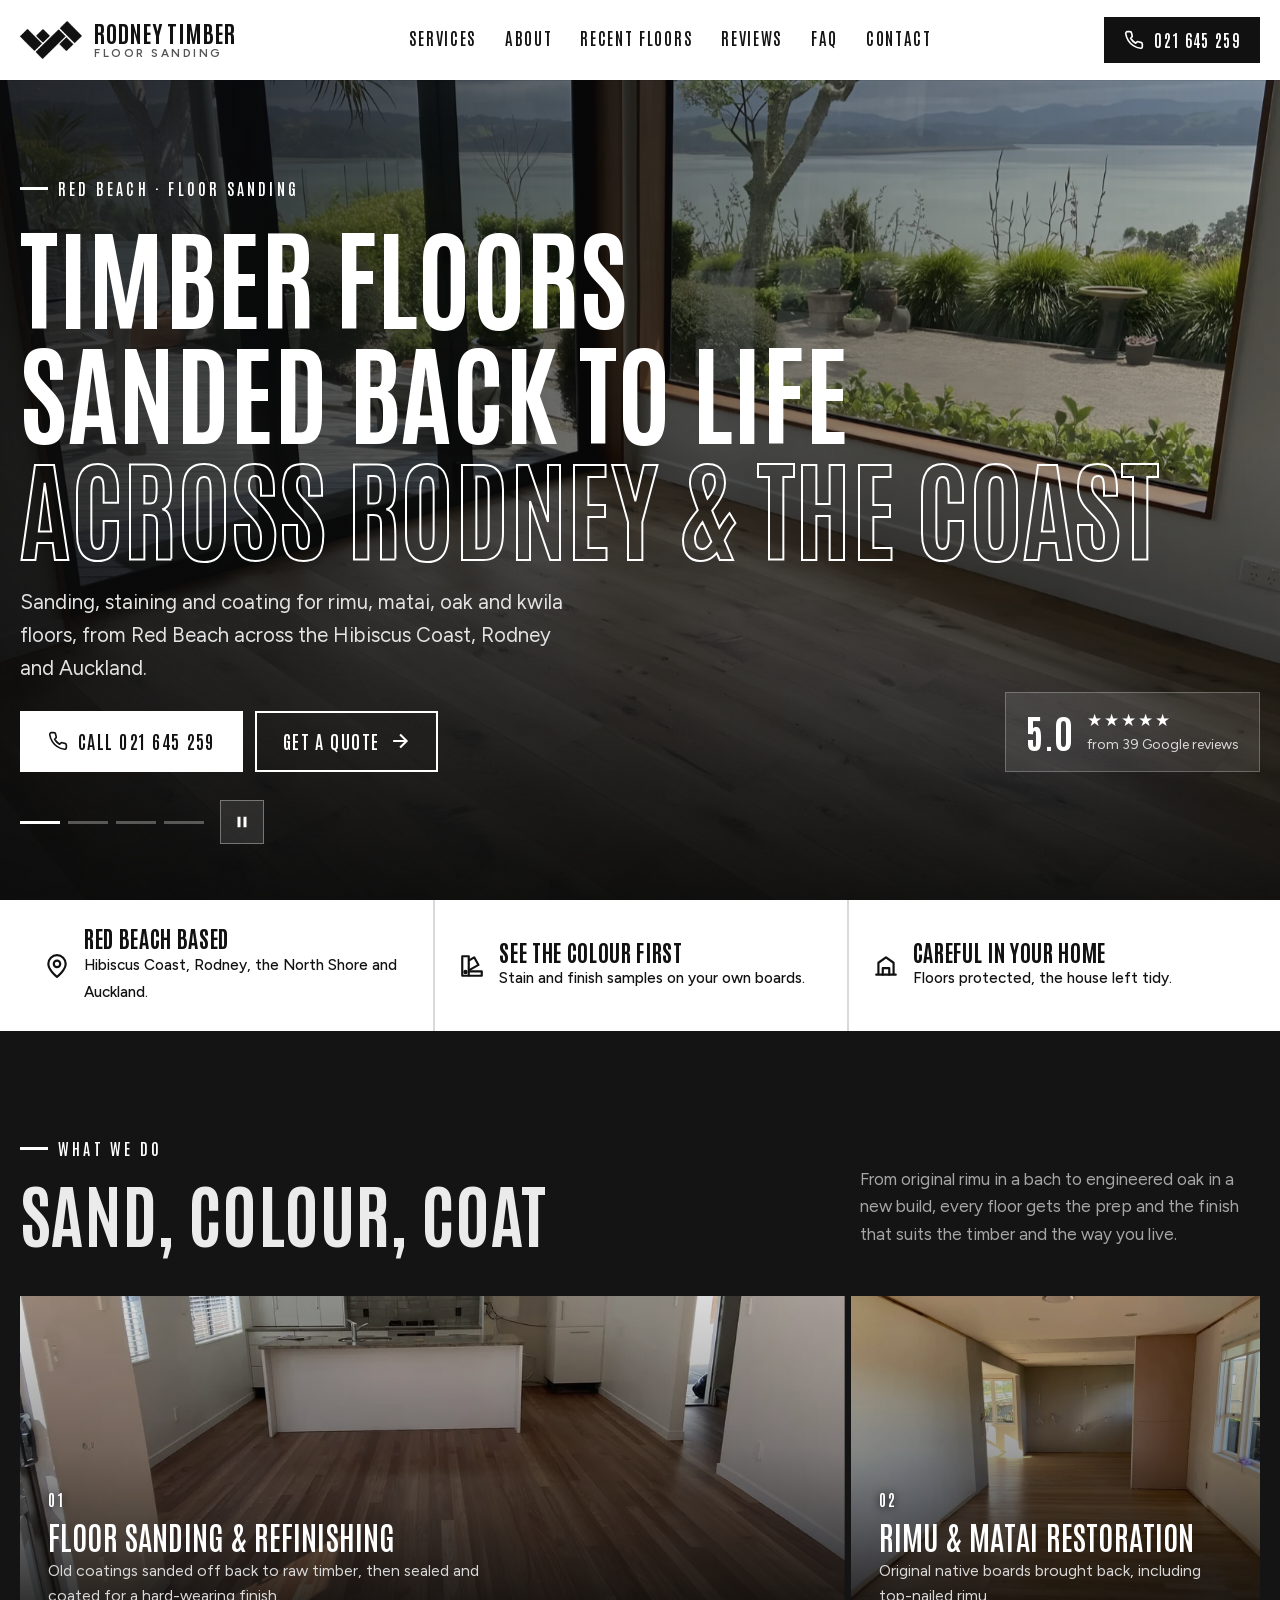
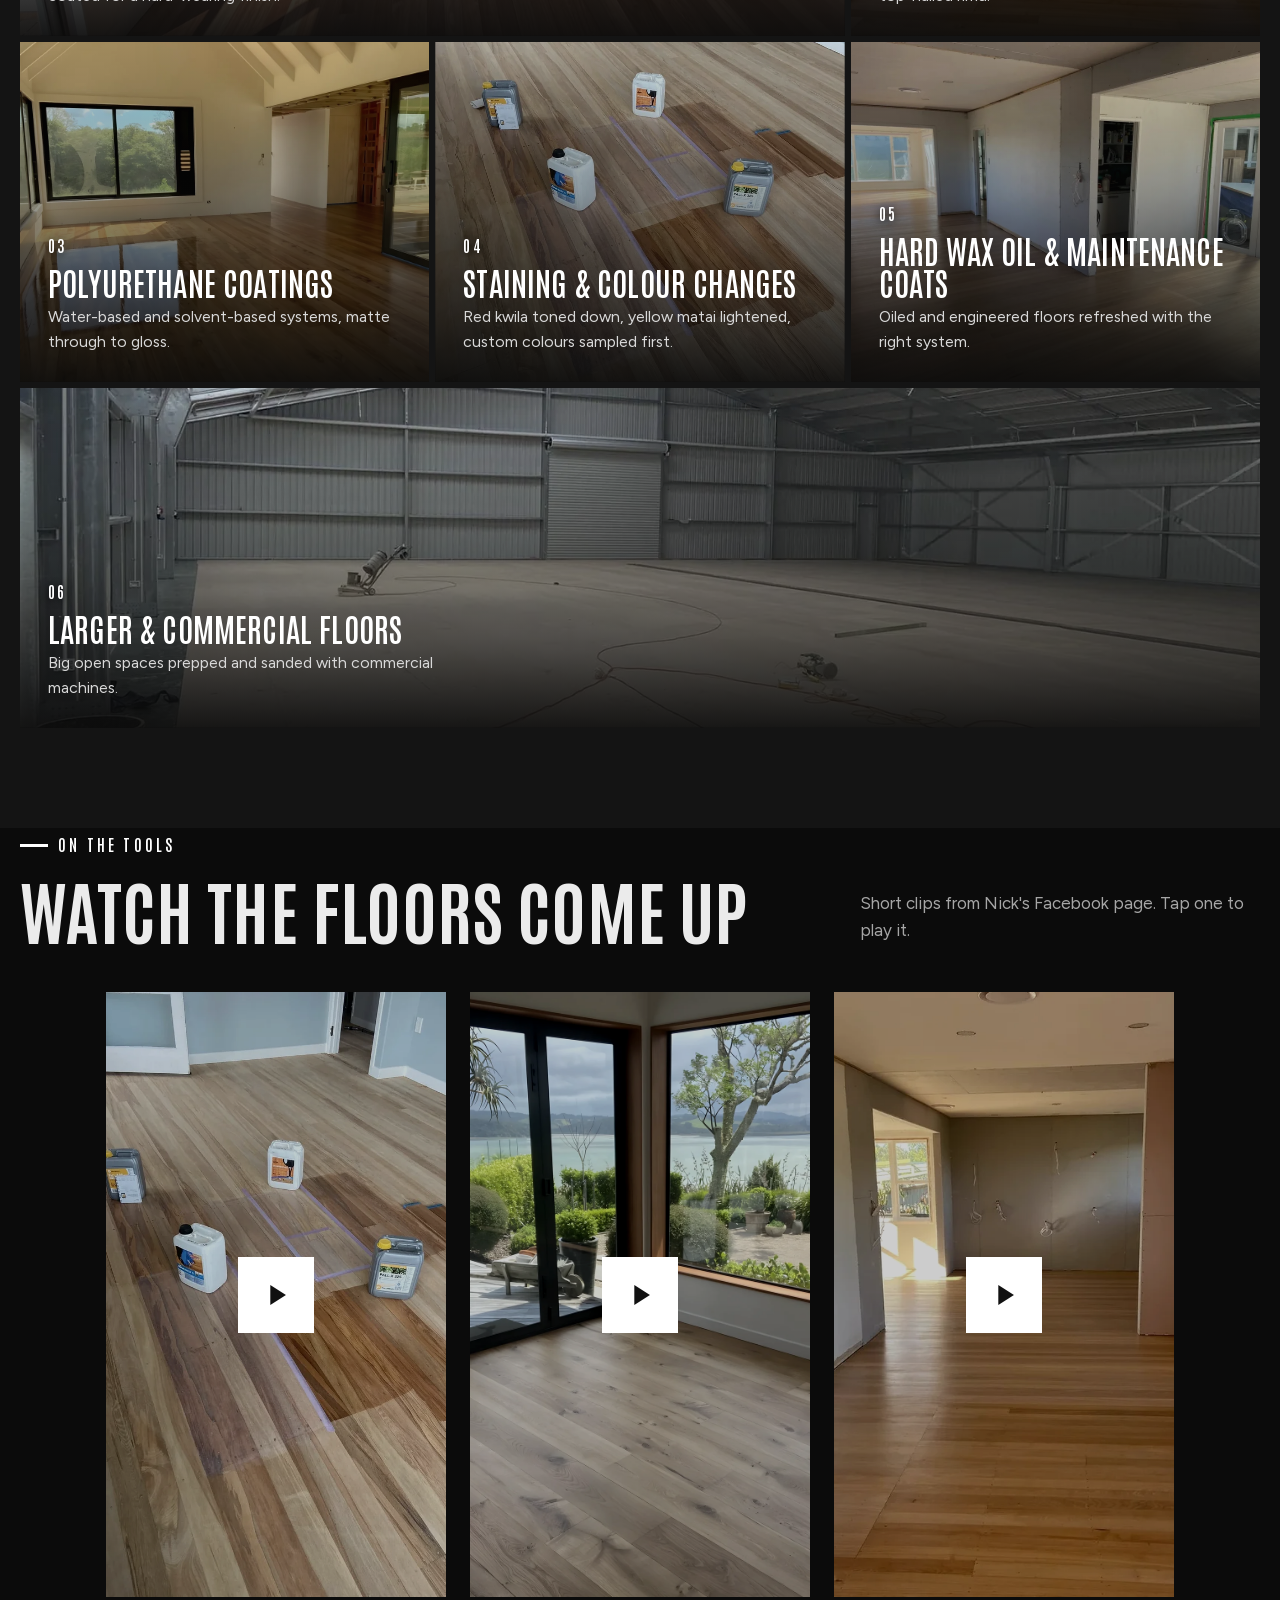
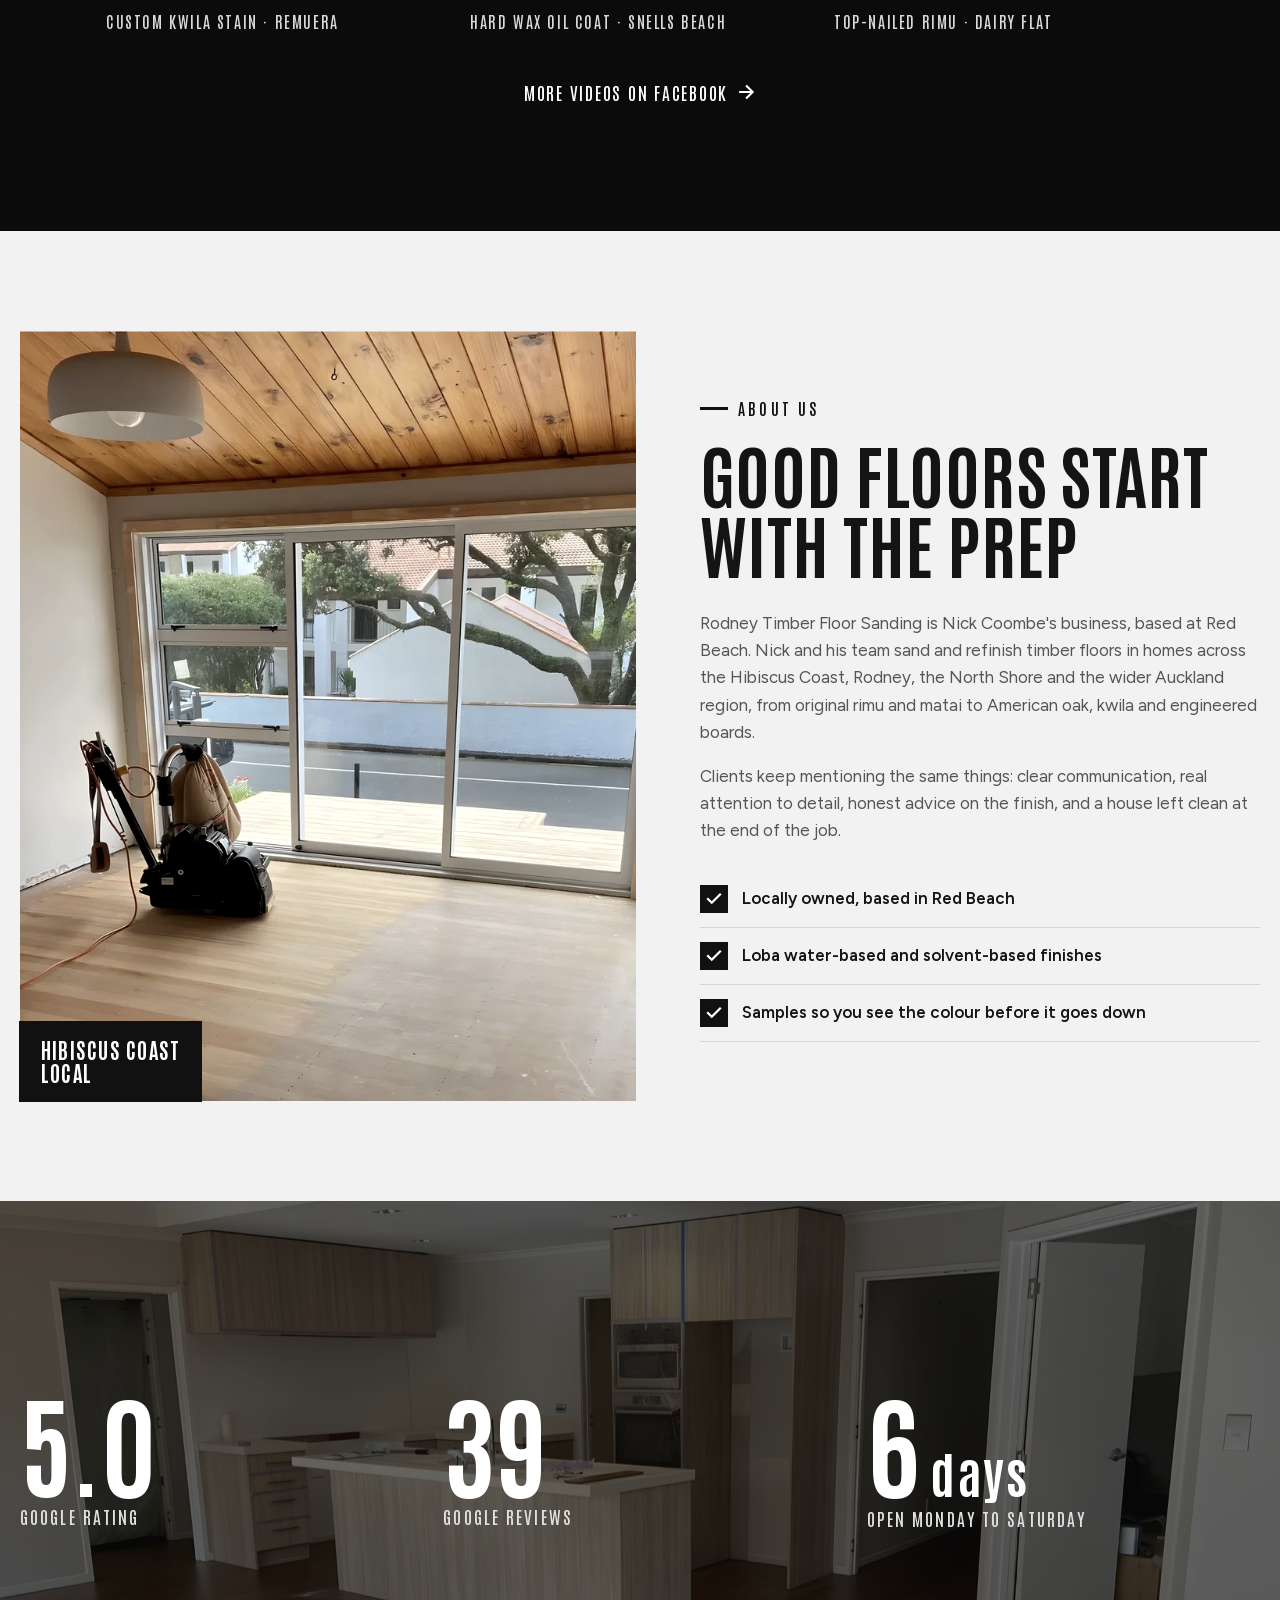
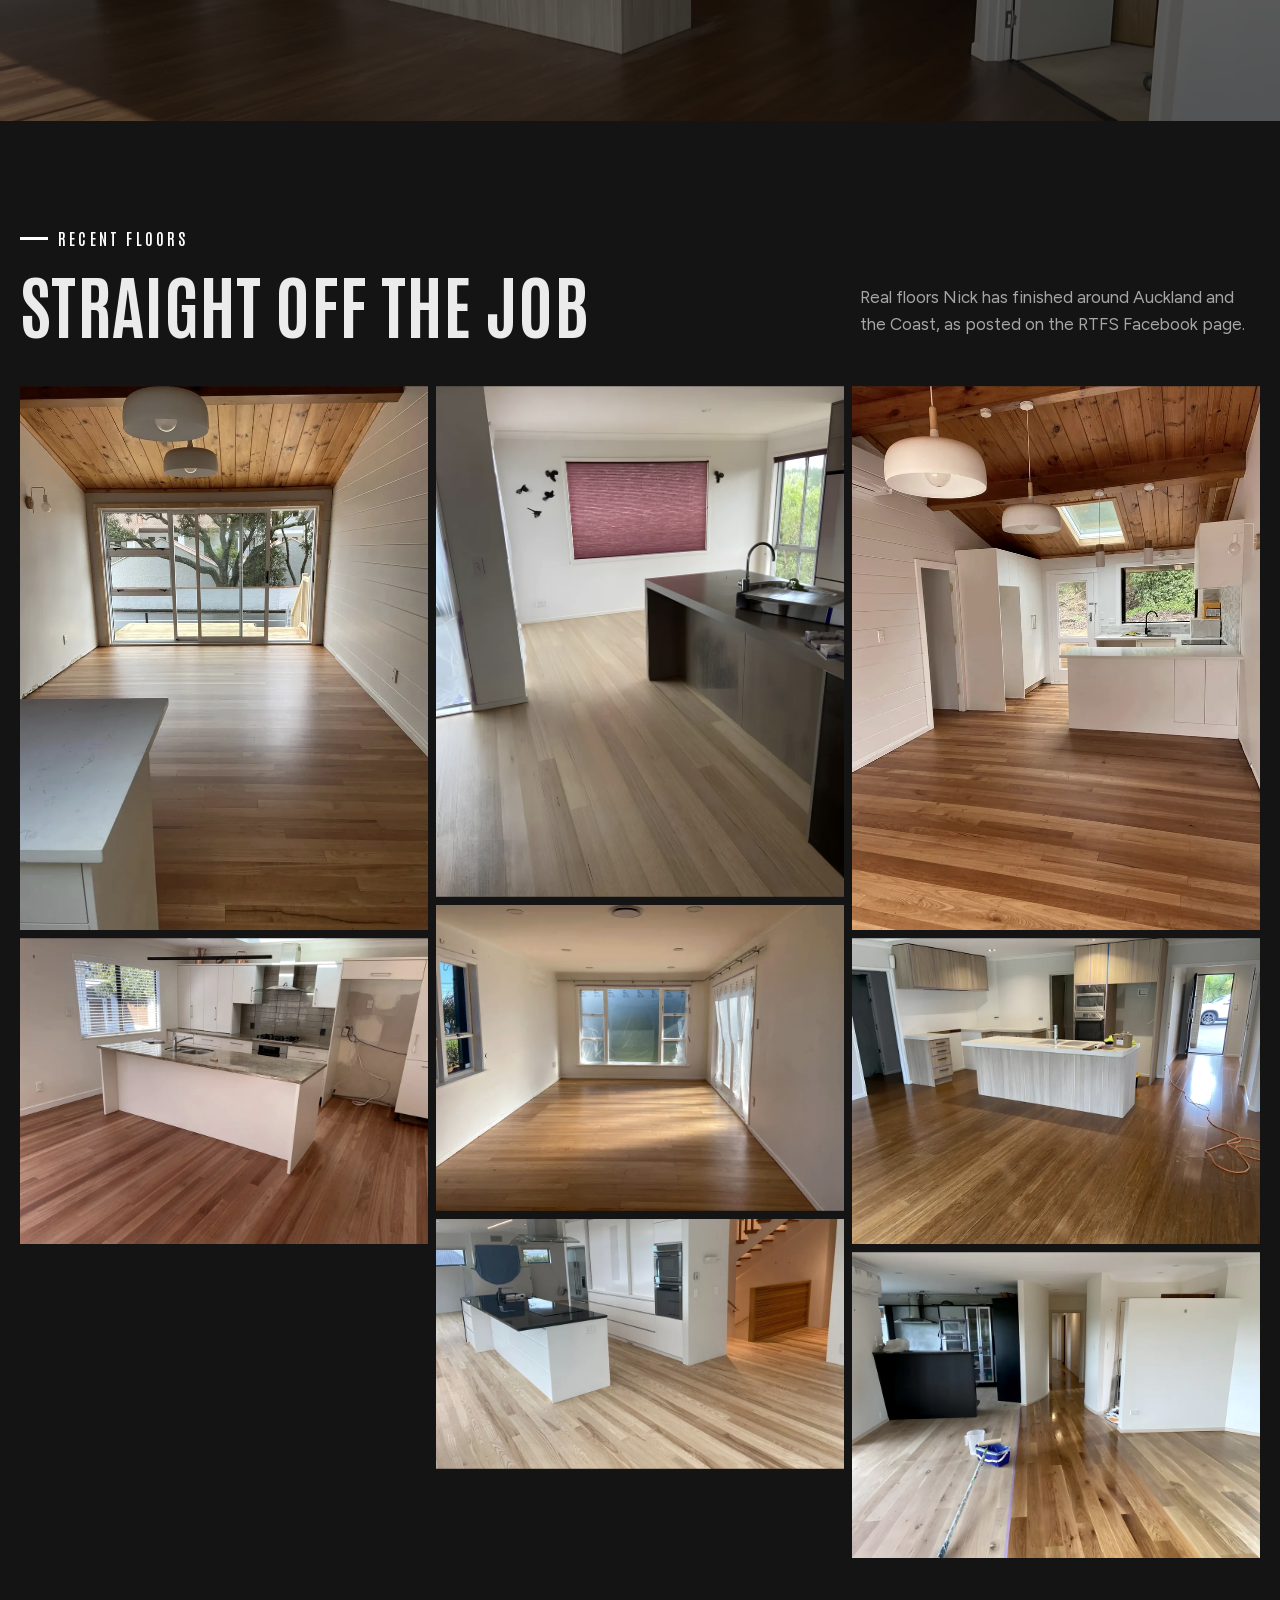
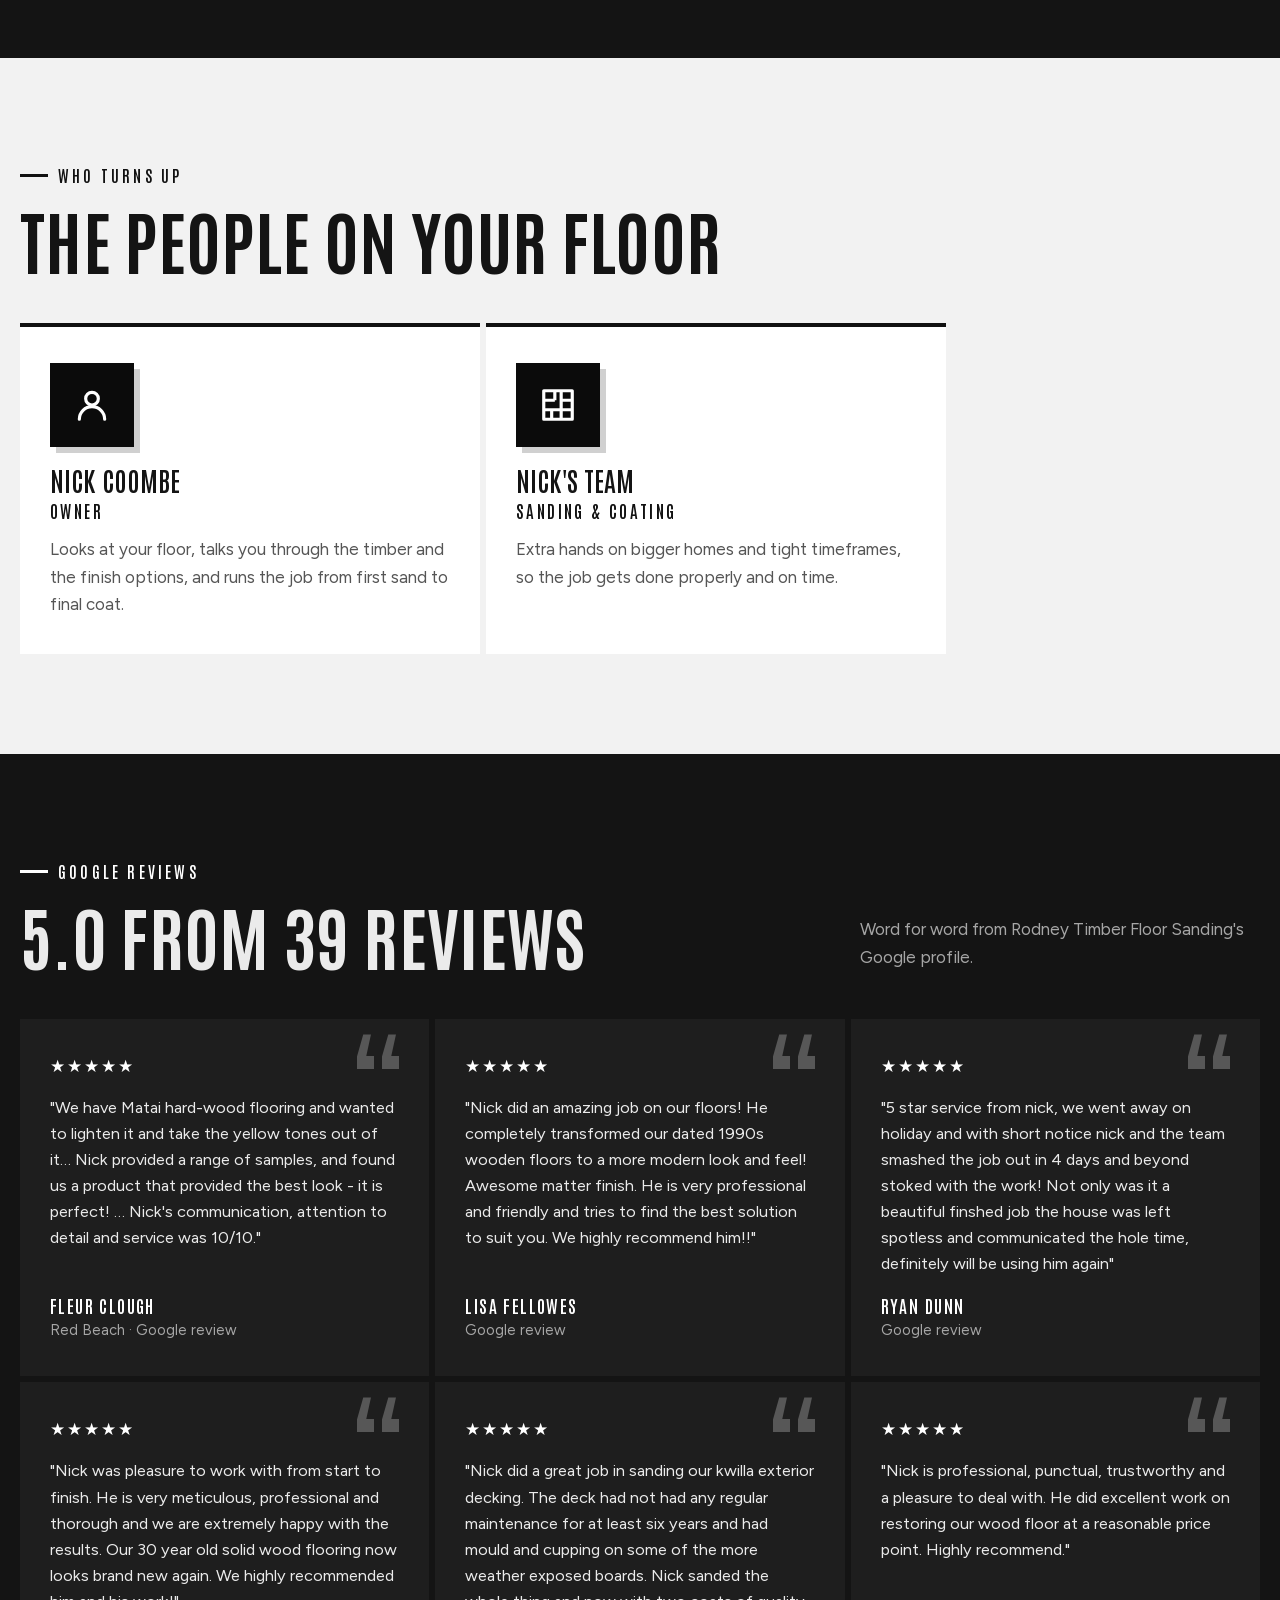
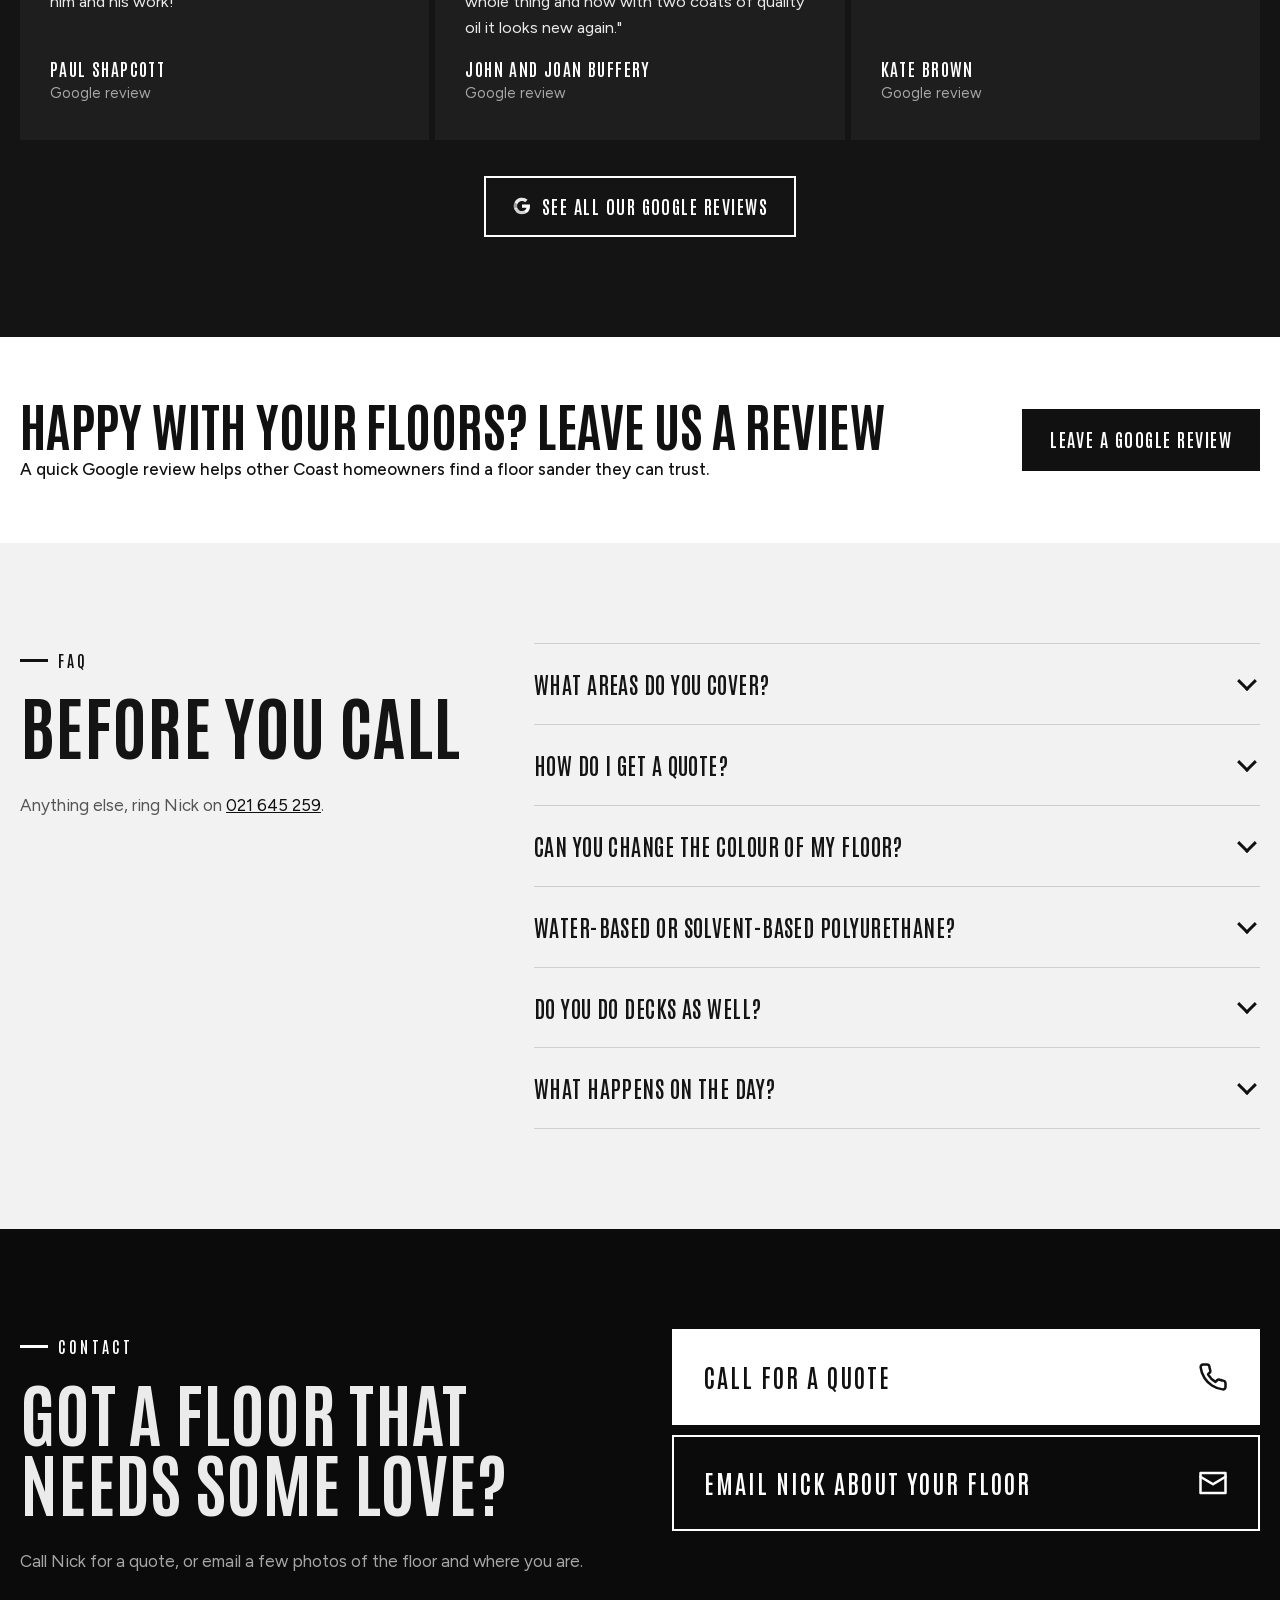
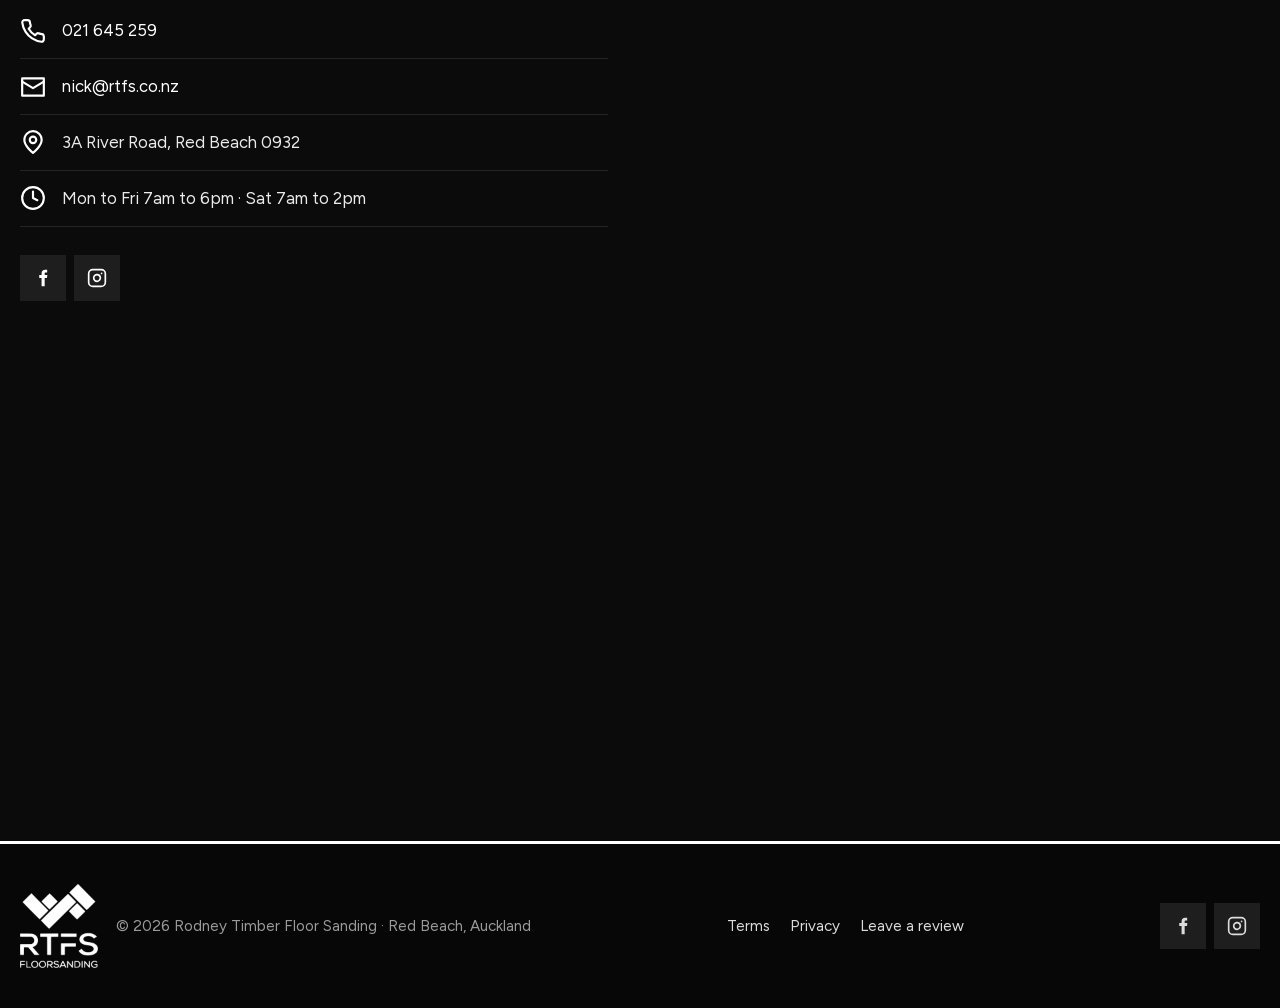
==== commit 6764f07c: "Add Instagram link next to Facebook (Nick, 4 Nov) - Instagram icon linking to instagram.com/rodneyti" ====
--- a/index.html
+++ b/index.html
@@ -108,6 +108,7 @@
       ],
       "sameAs": [
         "https://www.facebook.com/nickRTFS/",
+        "https://www.instagram.com/rodneytimberfloorsanding",
         "https://maps.google.com/?cid=13659159012057575229"
       ],
       "hasOfferCatalog": {
@@ -240,6 +241,7 @@
   <symbol id="i-play" viewBox="0 0 24 24" fill="currentColor"><path d="M8 5v14l11-7z"/></symbol>
   <symbol id="i-pause" viewBox="0 0 24 24" fill="currentColor"><path d="M6 5h4v14H6zM14 5h4v14h-4z"/></symbol>
   <symbol id="i-fb" viewBox="0 0 24 24" fill="currentColor"><path d="M14 8.5V6.8c0-.8.2-1.3 1.4-1.3H17V2.2c-.3 0-1.3-.1-2.5-.1-2.5 0-4.2 1.5-4.2 4.3v2.1H7.5V12h2.8v10H14V12h2.8l.4-3.5z"/></symbol>
+  <symbol id="i-ig" viewBox="0 0 24 24" fill="none" stroke="currentColor" stroke-width="2" stroke-linecap="round" stroke-linejoin="round"><rect x="2" y="2" width="20" height="20" rx="5" ry="5"/><path d="M16 11.37A4 4 0 1 1 12.63 8 4 4 0 0 1 16 11.37z"/><path d="M17.5 6.5h.01"/></symbol>
   <symbol id="i-google" viewBox="0 0 24 24" fill="currentColor"><path d="M21.6 12.2c0-.7-.1-1.4-.2-2H12v3.8h5.4a4.6 4.6 0 0 1-2 3v2.5h3.2c1.9-1.7 3-4.3 3-7.3z"/><path d="M12 22c2.7 0 5-.9 6.6-2.4l-3.2-2.5c-.9.6-2 1-3.4 1-2.6 0-4.8-1.8-5.6-4.1H3.1v2.6A10 10 0 0 0 12 22z" opacity=".8"/><path d="M6.4 14c-.2-.6-.3-1.3-.3-2s.1-1.4.3-2V7.4H3.1a10 10 0 0 0 0 9.2z" opacity=".6"/><path d="M12 6c1.5 0 2.8.5 3.8 1.5l2.9-2.9A10 10 0 0 0 3.1 7.4L6.4 10C7.2 7.7 9.4 6 12 6z" opacity=".9"/></symbol>
 </svg>
 
@@ -487,6 +489,7 @@
       </ul>
       <div class="socials reveal">
         <a href="https://www.facebook.com/nickRTFS/" target="_blank" rel="noopener" aria-label="Rodney Timber Floor Sanding on Facebook"><svg aria-hidden="true"><use href="#i-fb"/></svg></a>
+        <a href="https://www.instagram.com/rodneytimberfloorsanding" target="_blank" rel="noopener" aria-label="Rodney Timber Floor Sanding on Instagram"><svg aria-hidden="true"><use href="#i-ig"/></svg></a>
       </div>
     </div>
     <div class="contact-actions">
@@ -517,6 +520,7 @@
     </div>
     <div class="socials">
       <a href="https://www.facebook.com/nickRTFS/" target="_blank" rel="noopener" aria-label="Rodney Timber Floor Sanding on Facebook"><svg aria-hidden="true"><use href="#i-fb"/></svg></a>
+      <a href="https://www.instagram.com/rodneytimberfloorsanding" target="_blank" rel="noopener" aria-label="Rodney Timber Floor Sanding on Instagram"><svg aria-hidden="true"><use href="#i-ig"/></svg></a>
     </div>
   </div>
 </footer>
